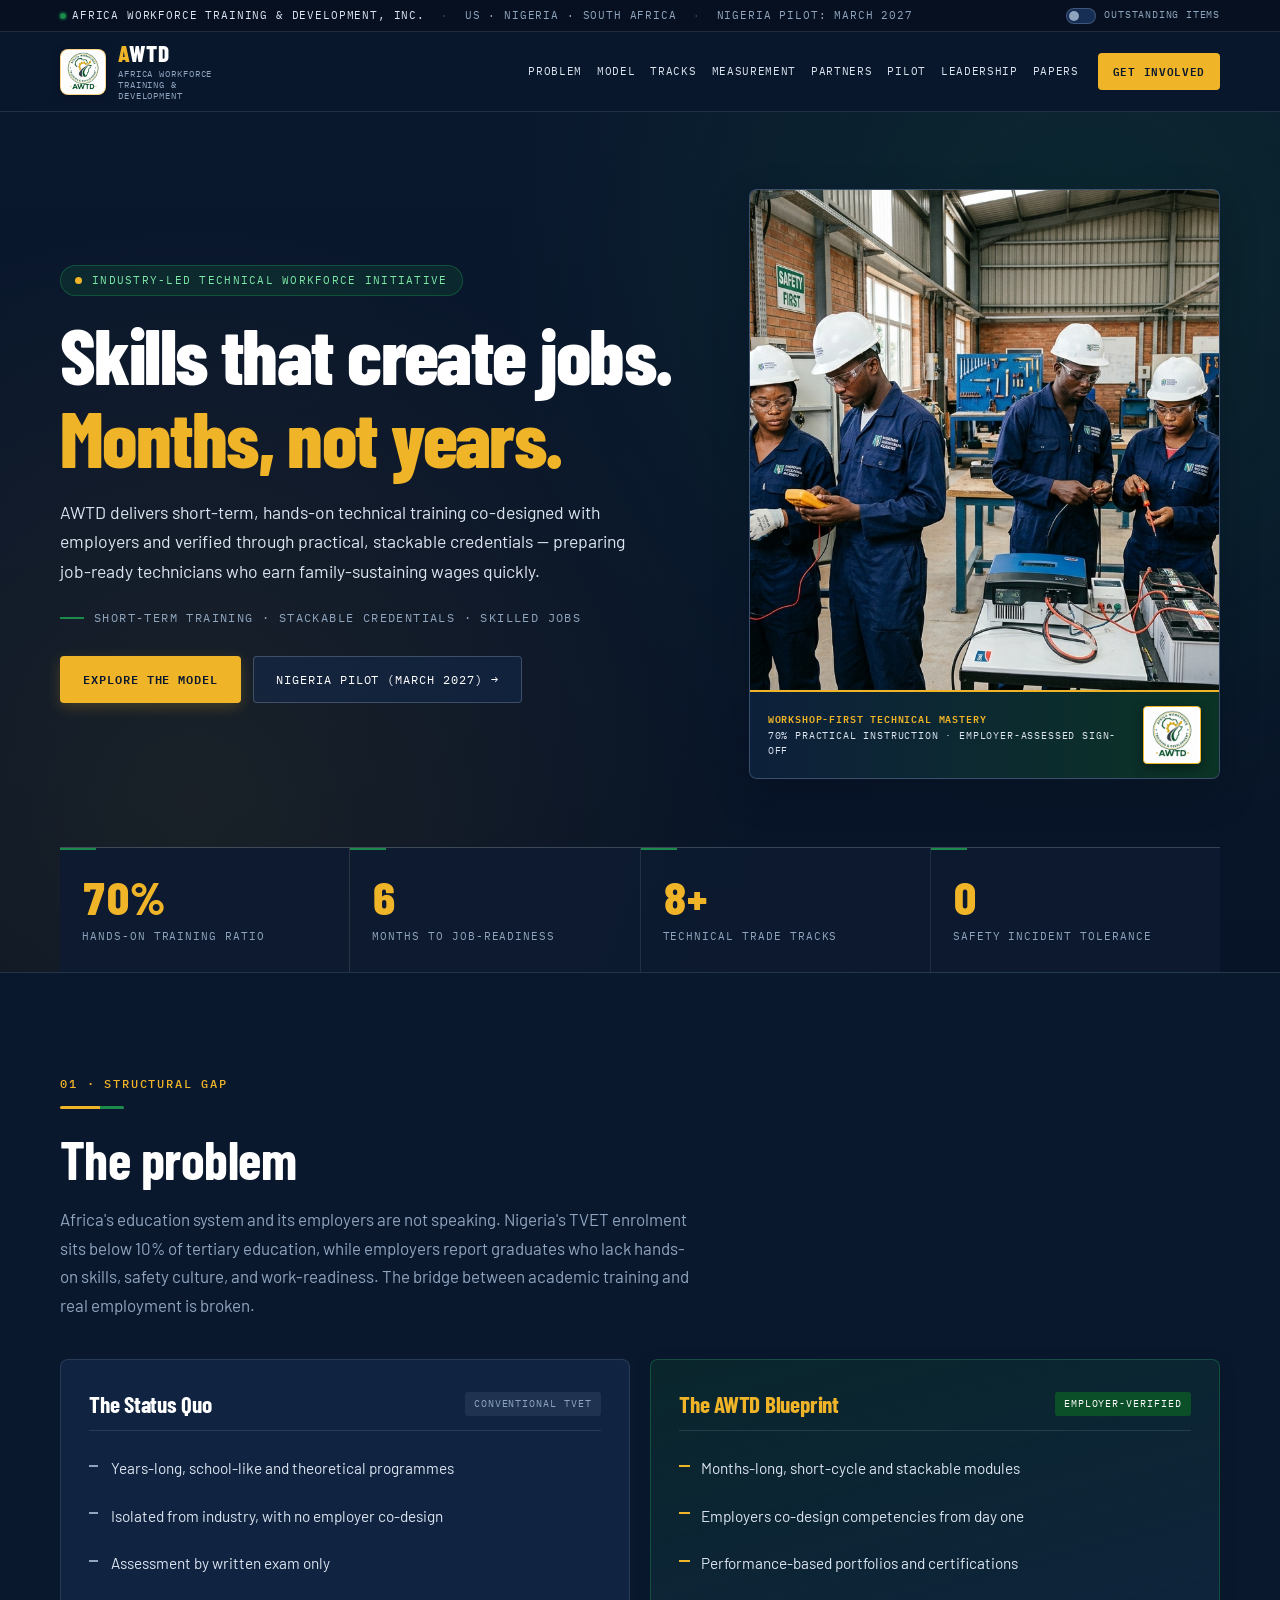
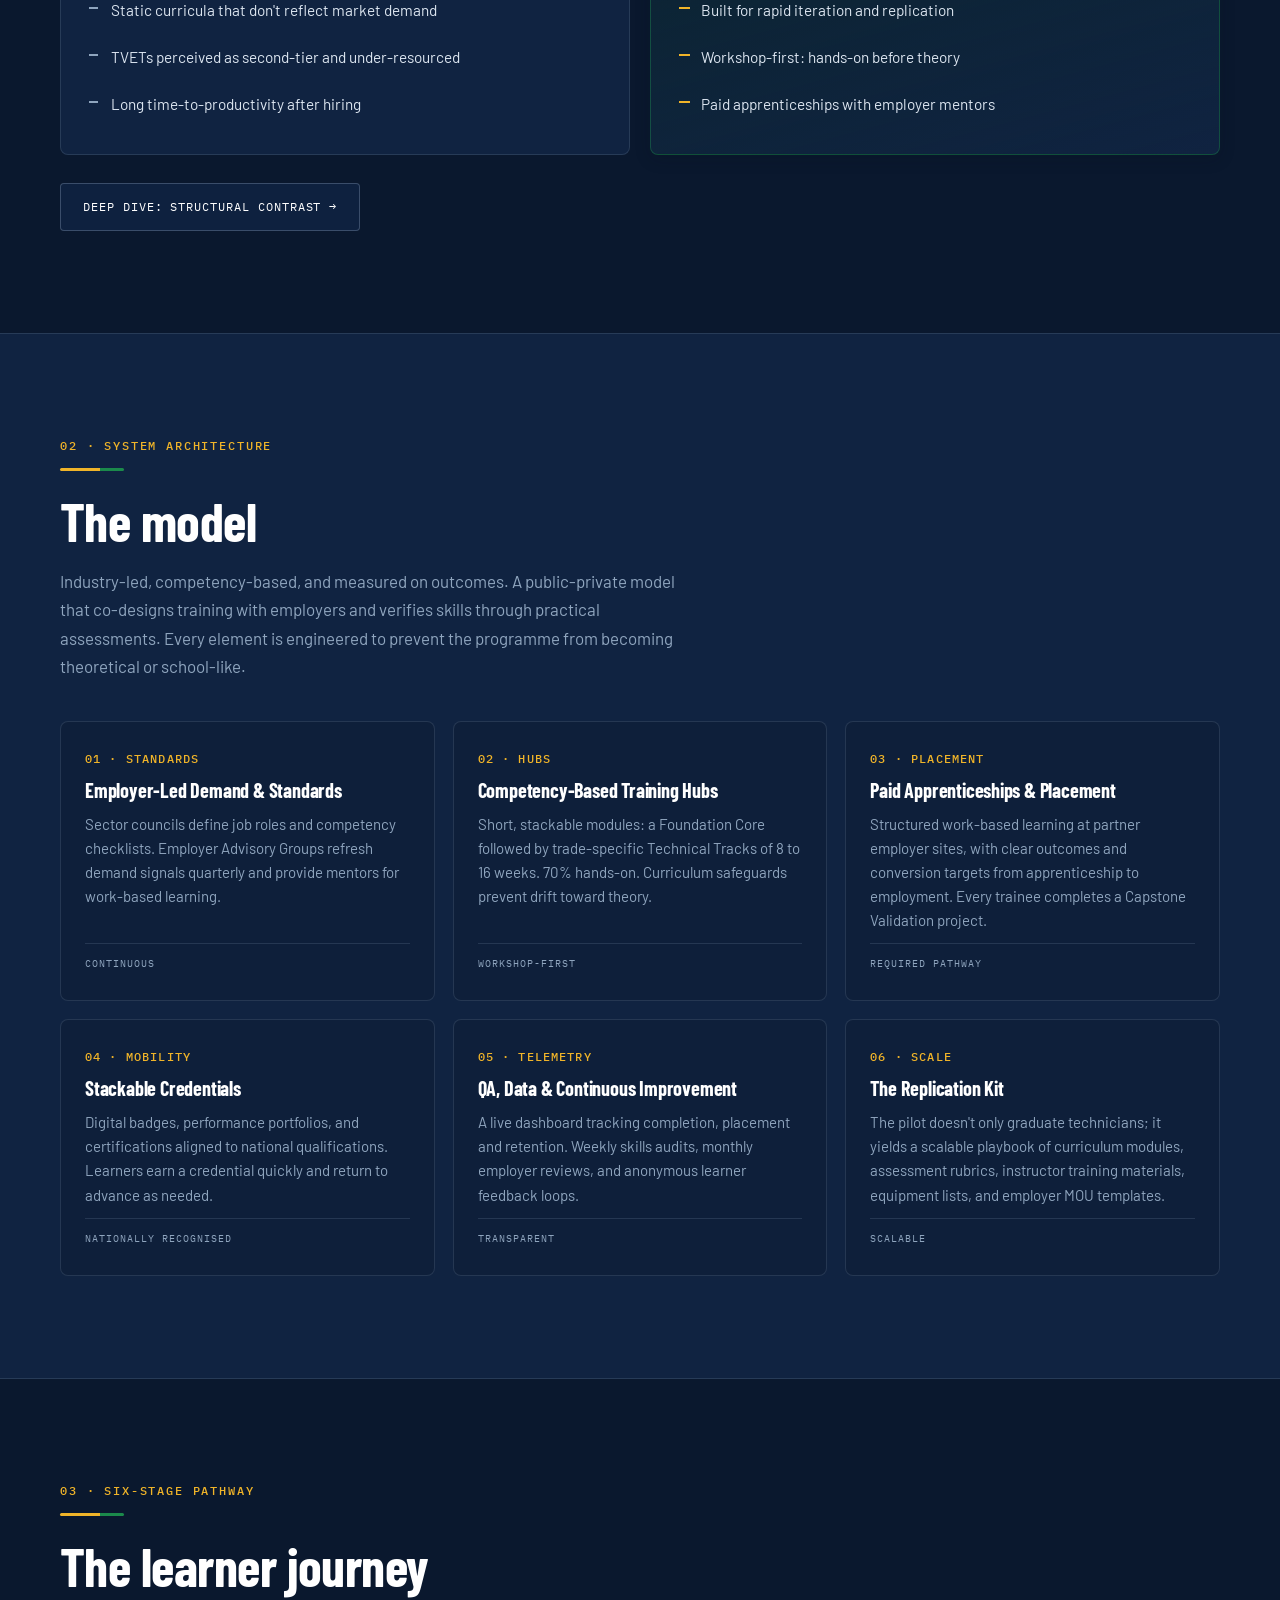
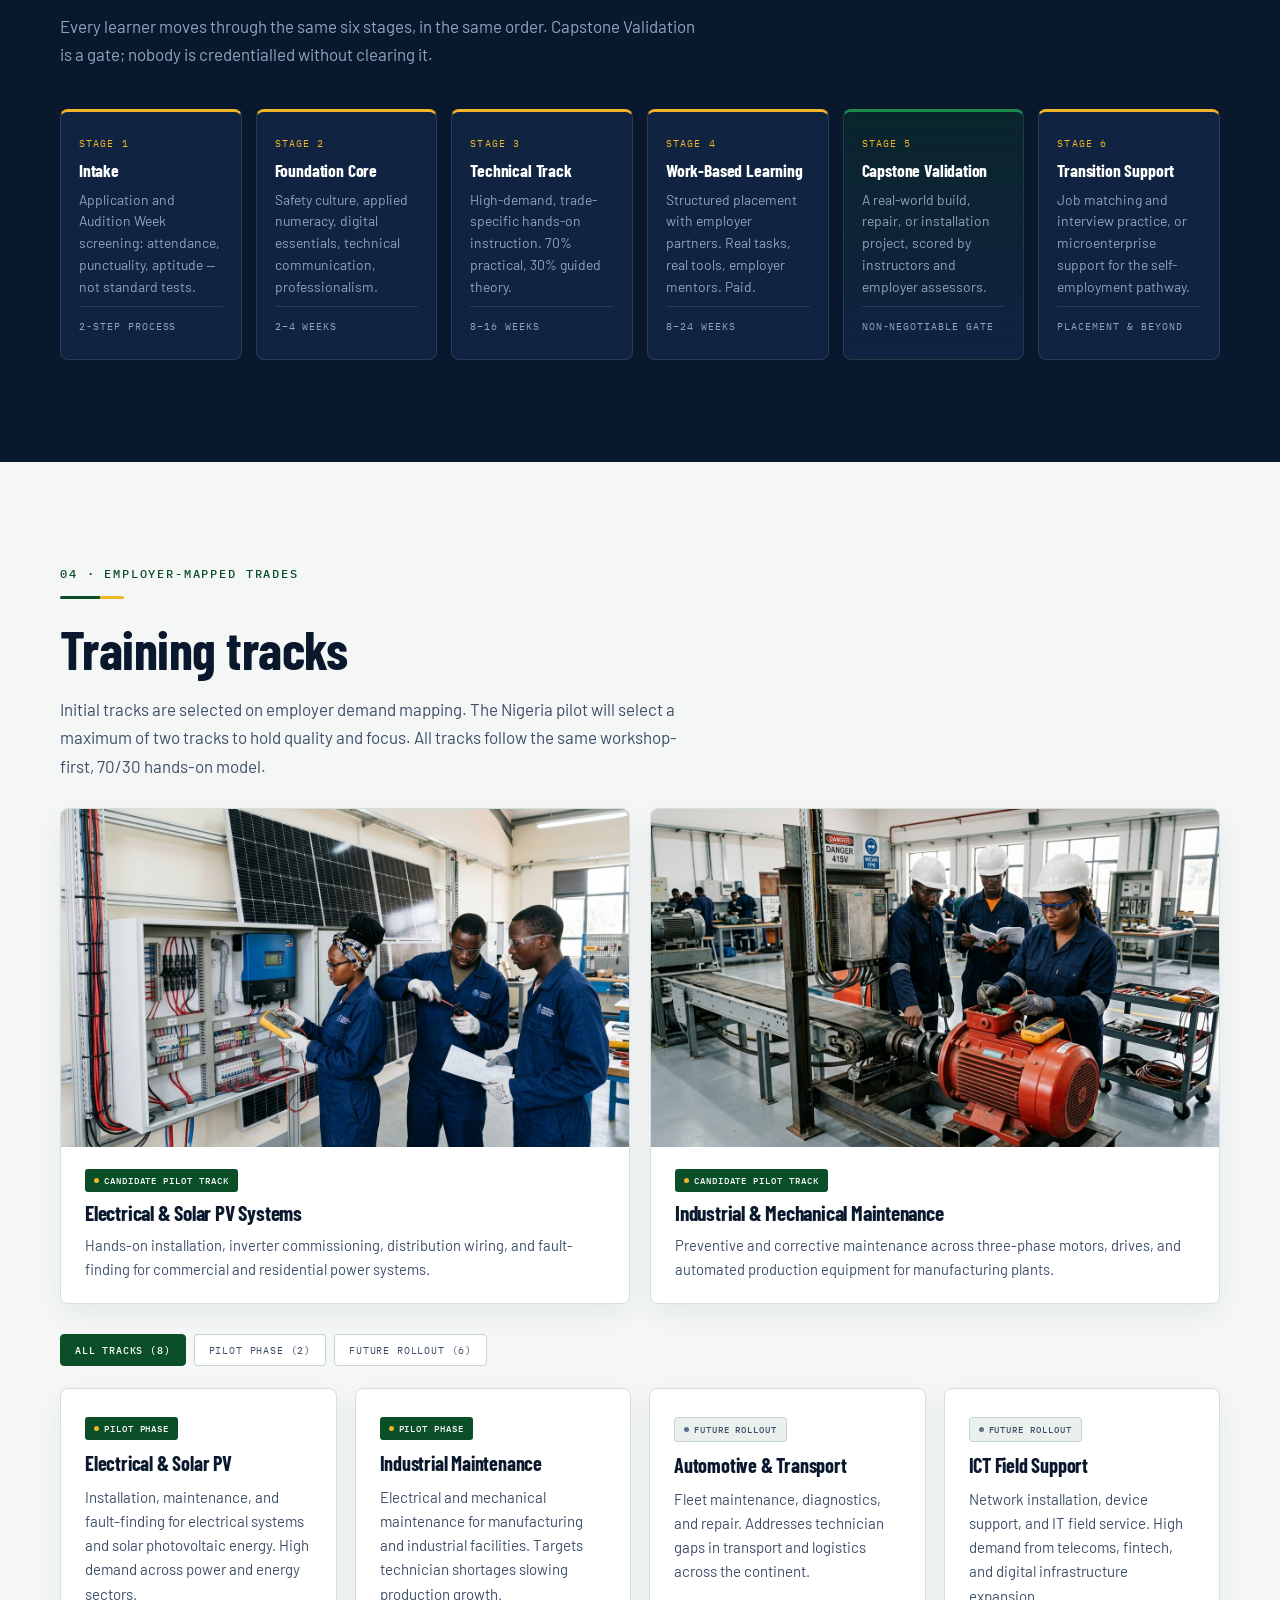
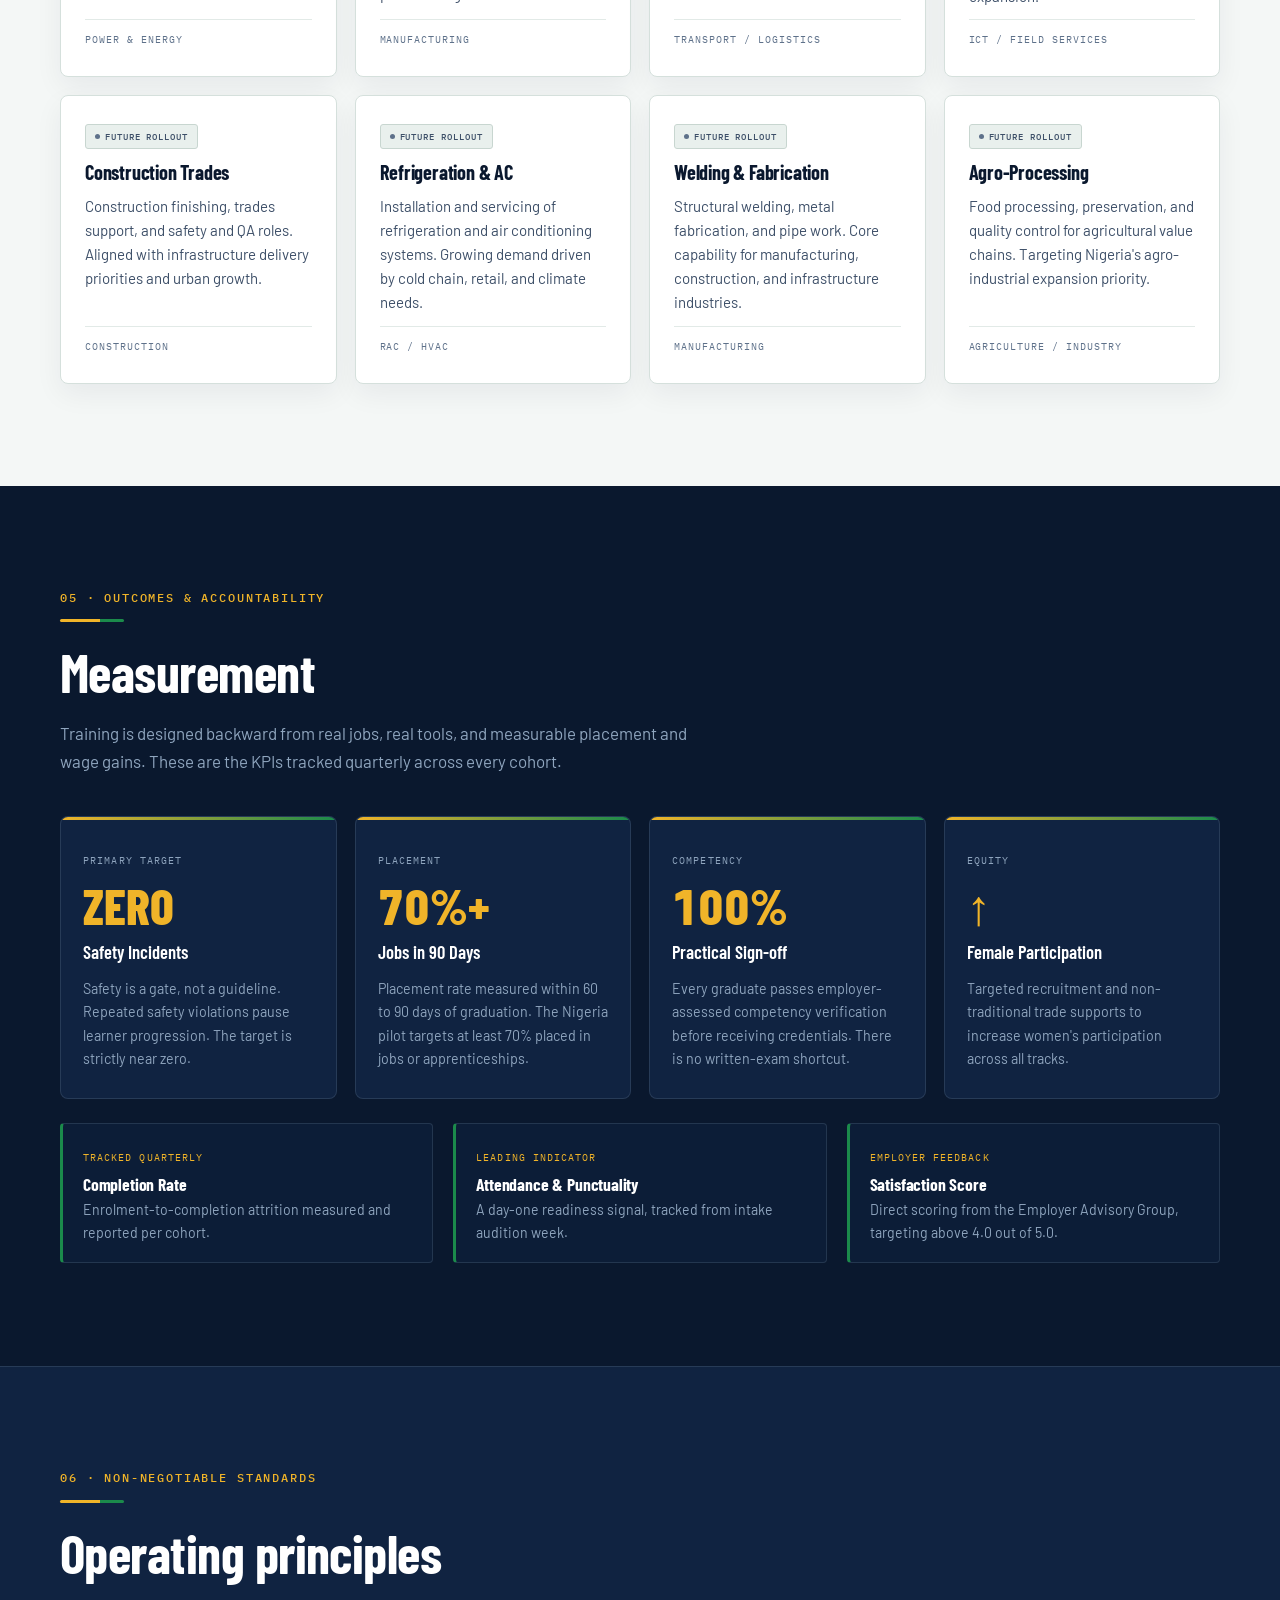
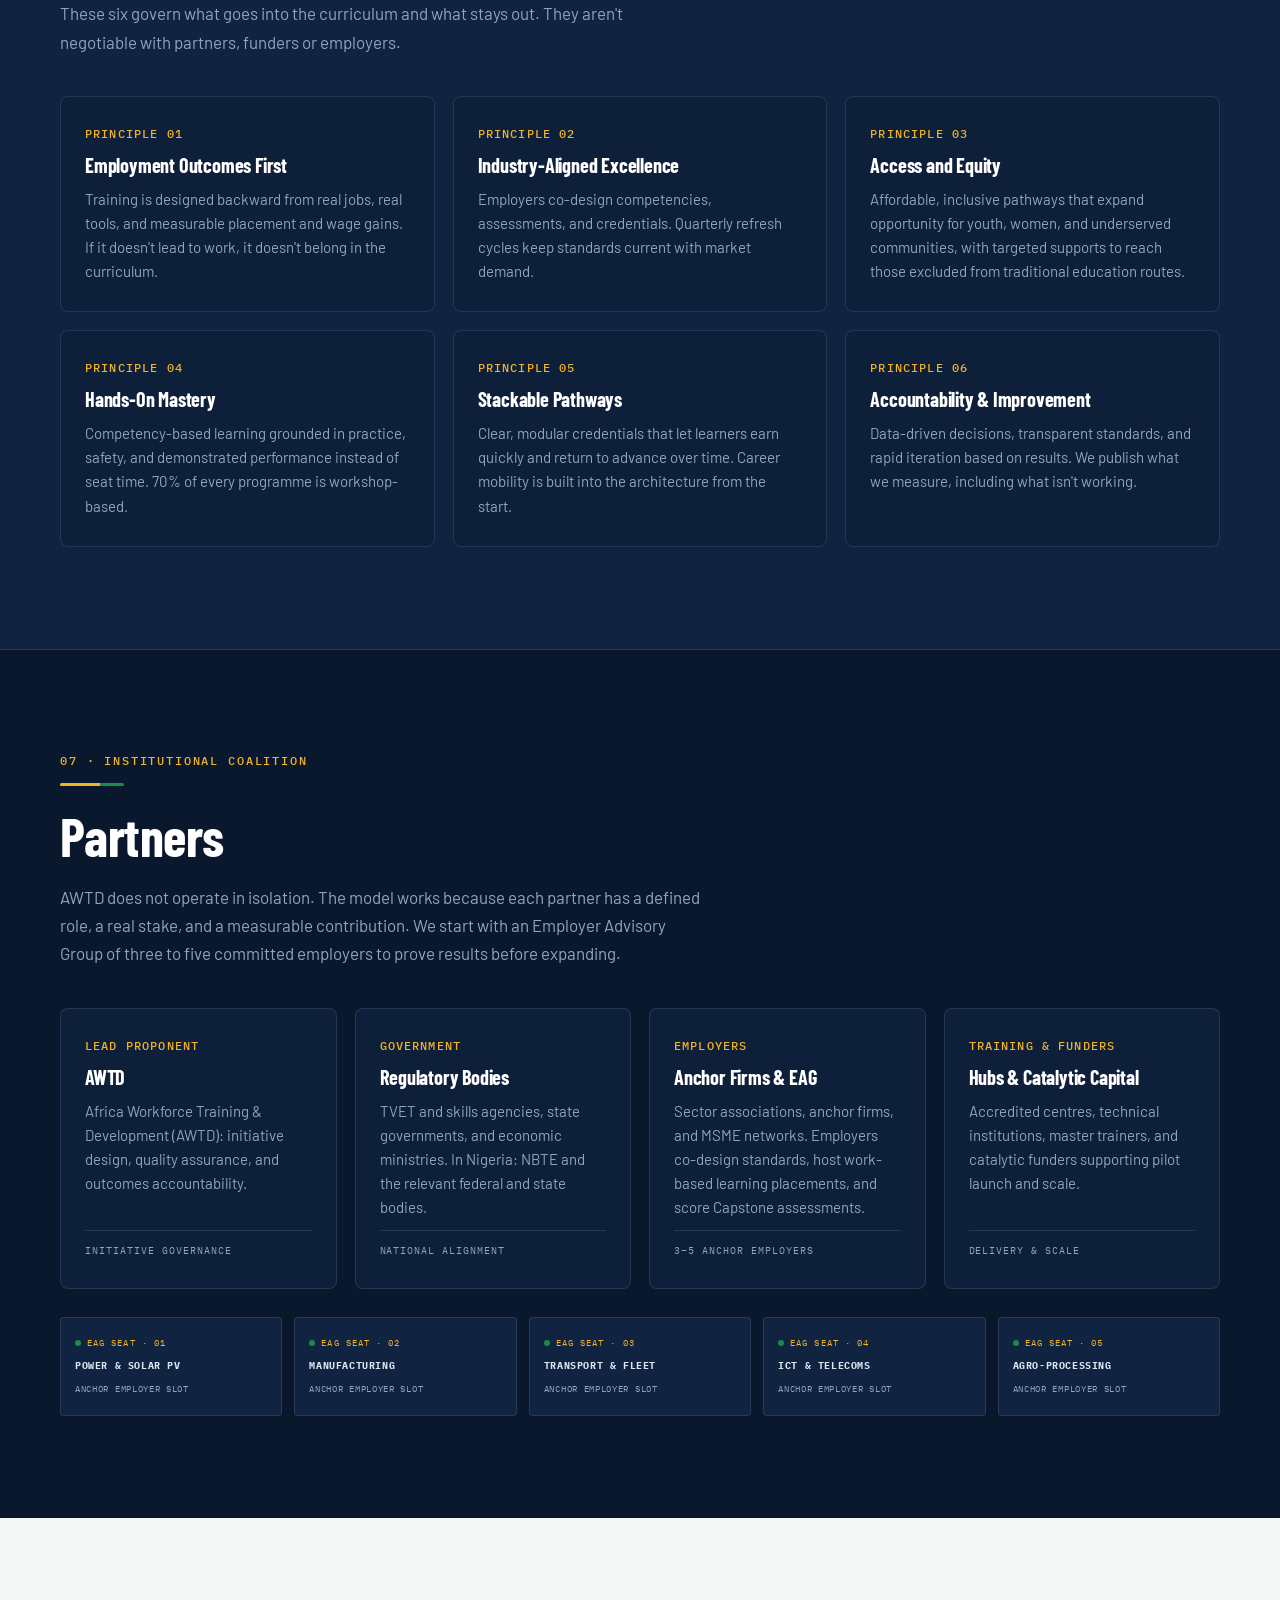
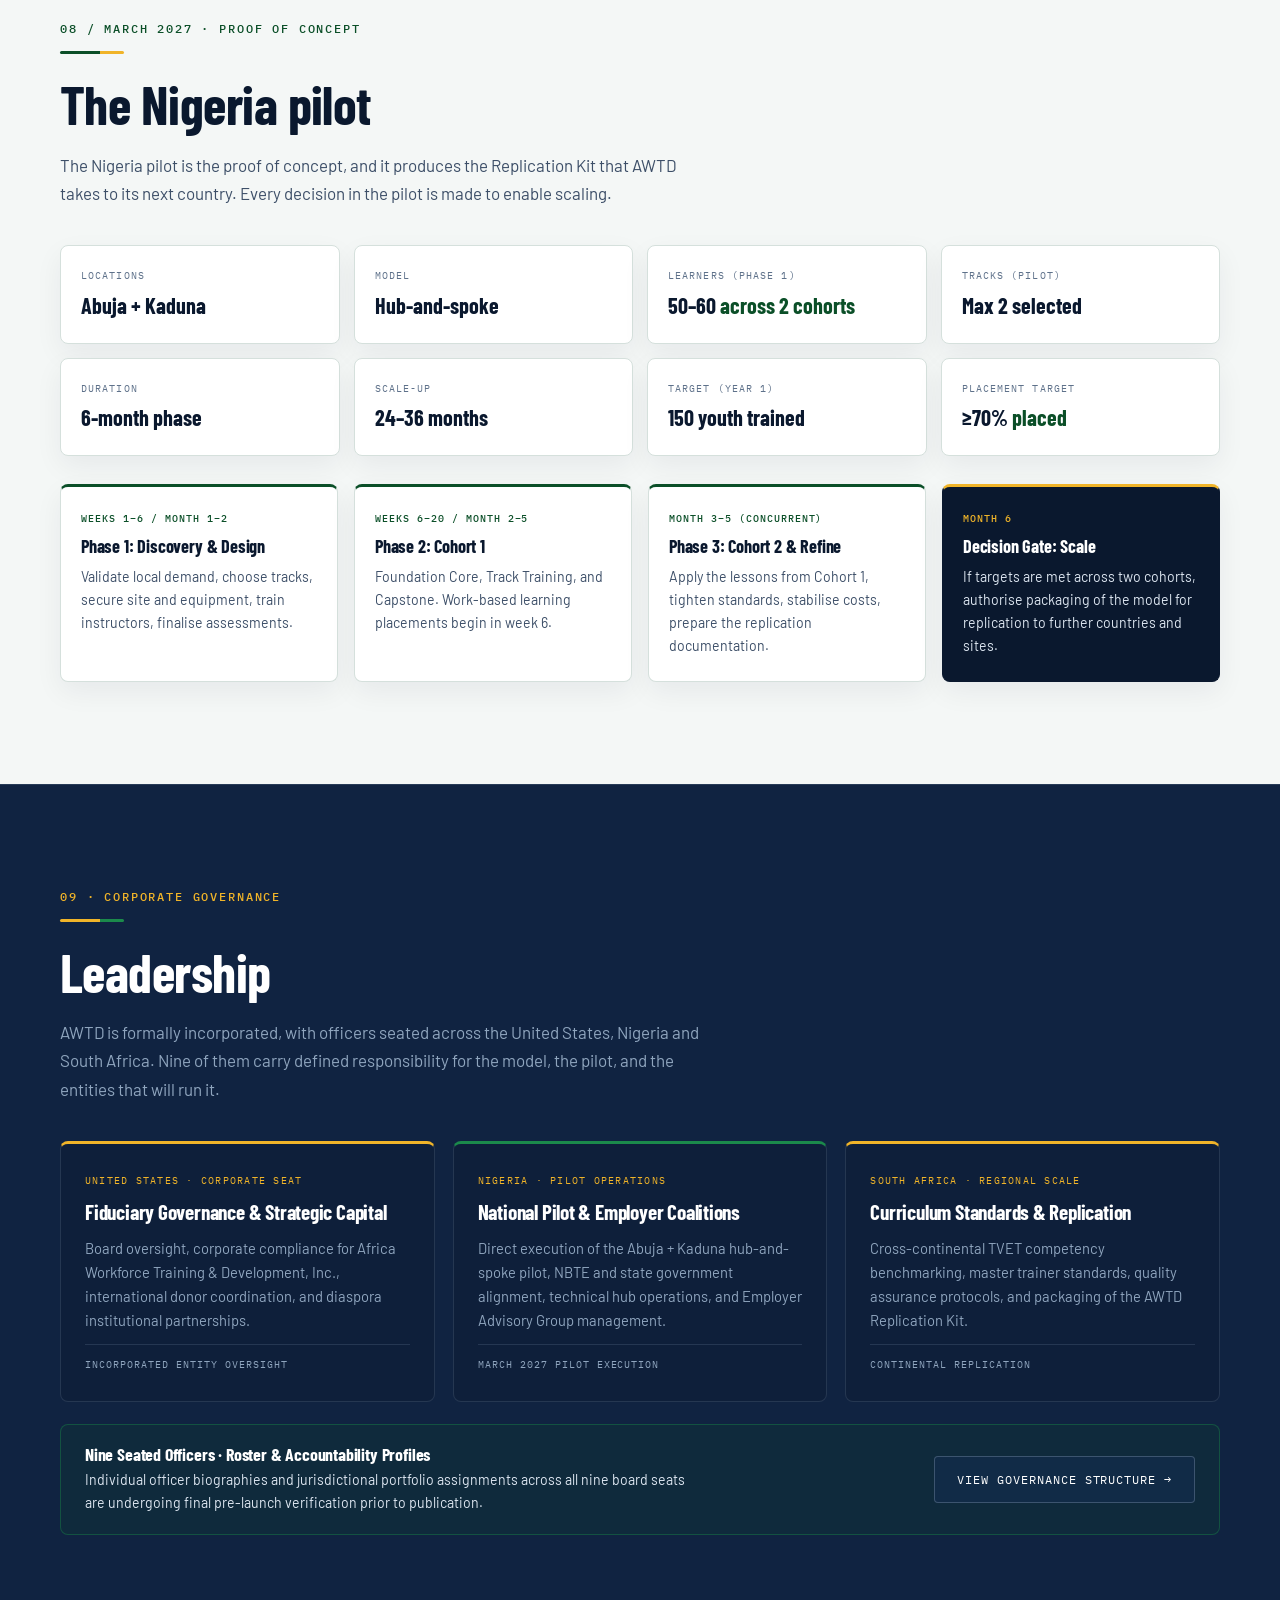
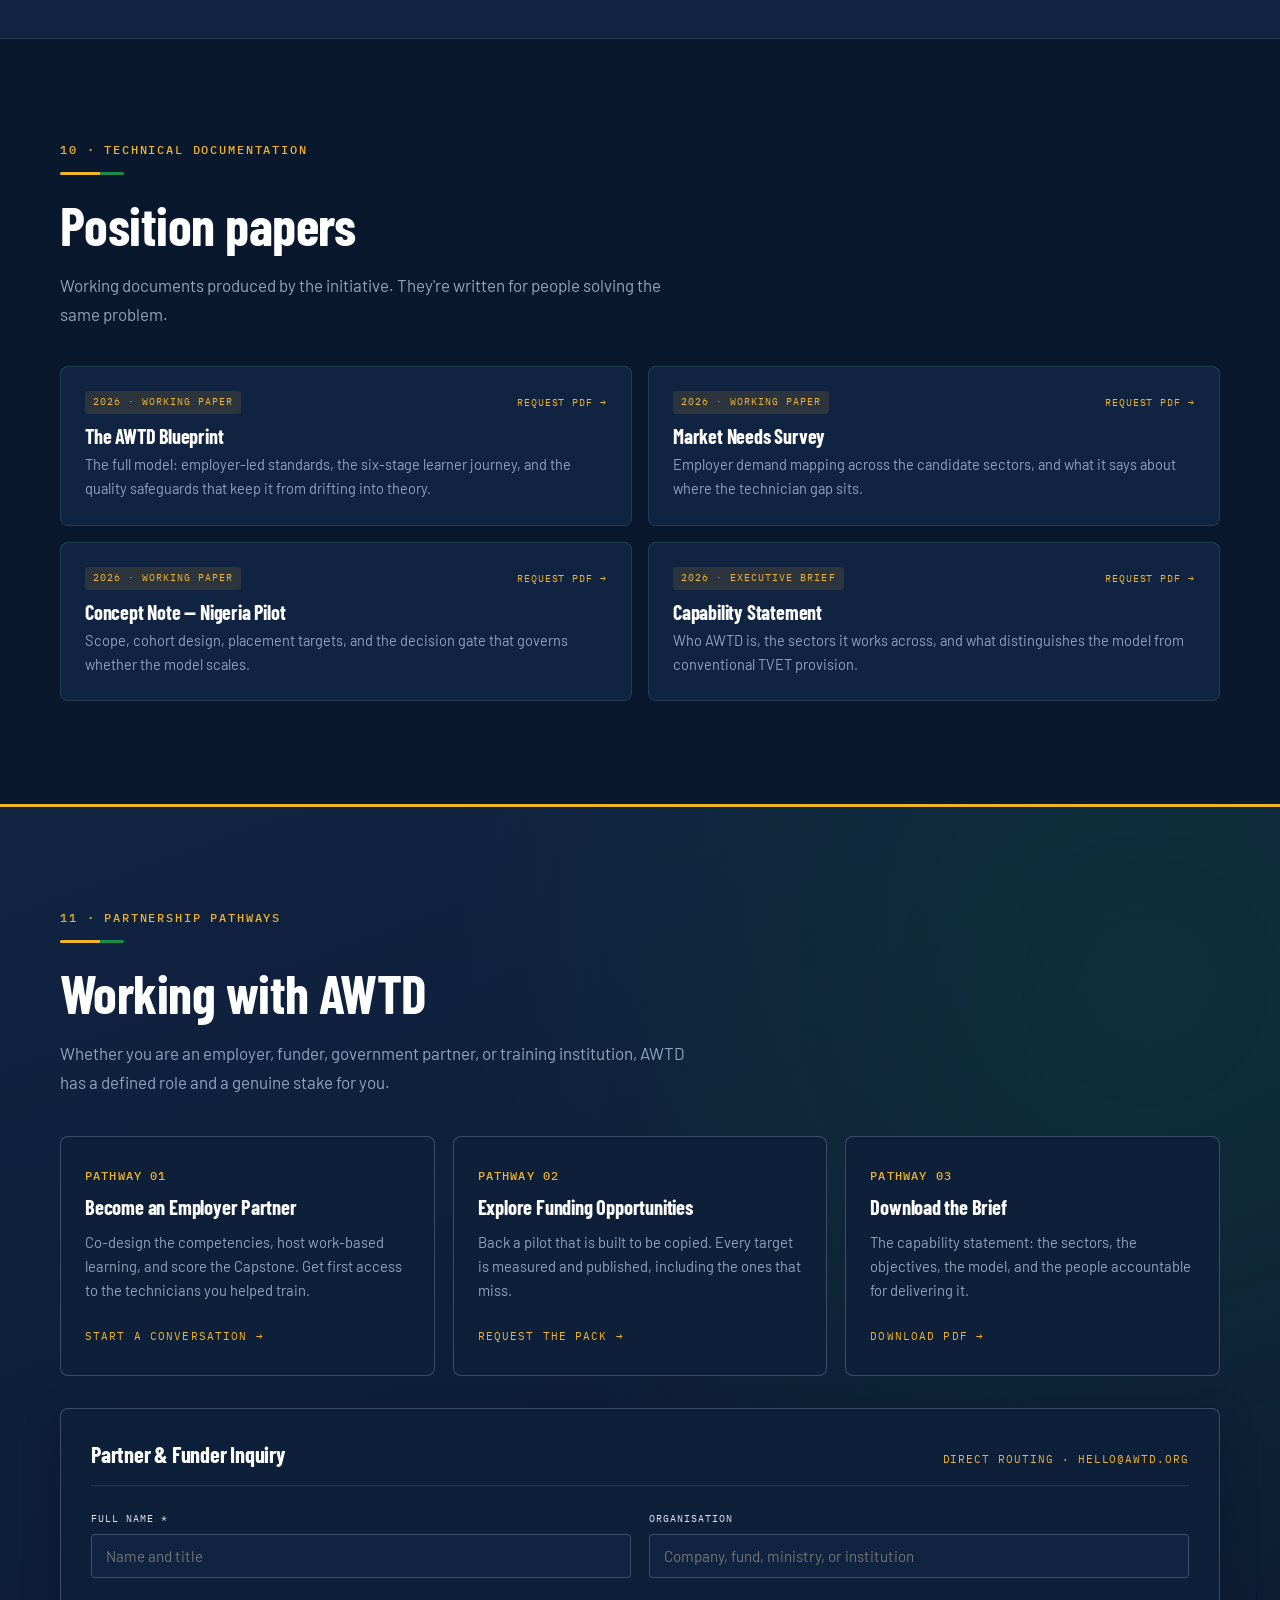
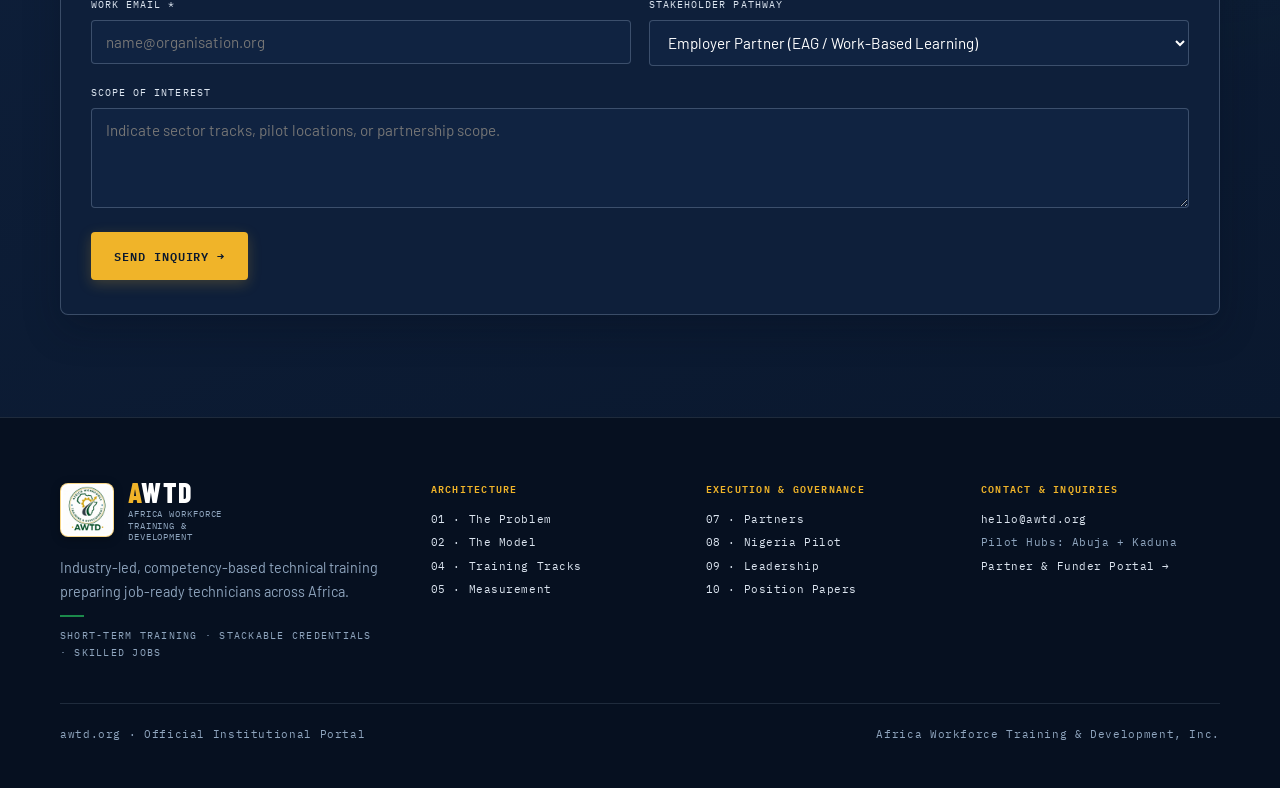
==== index.html @ 16ef82e9 "Upgrade AWTD website with official brand identity, multi-page layout, and responsive design" ====
<!DOCTYPE html>
<html lang="en">
<head>
  <meta charset="UTF-8">
  <meta name="viewport" content="width=device-width, initial-scale=1.0, viewport-fit=cover">
  <meta name="claude:viewport-fit-sides" content="cover">
  <meta name="description" content="Africa Workforce Training & Development (AWTD) — Industry-led technical training delivering short-term, hands-on training and stackable credentials across Africa.">
  <title>AWTD — Africa Workforce Training &amp; Development</title>
  <link rel="icon" type="image/jpeg" href="04%20Logos/awtd-official-logo.jpg">
  <link rel="preconnect" href="https://fonts.gstatic.com" crossorigin>
  <link rel="stylesheet" href="https://fonts.googleapis.com/css2?family=Barlow+Condensed:wght@500;600;700;800&family=Barlow:wght@400;500;600&family=IBM+Plex+Mono:wght@400;500&display=swap">
  <link rel="stylesheet" href="css/styles.css">
</head>
<body>

<a class="skip-link" href="#mainContent">Skip to content</a>

<!-- ── INSTITUTIONAL TOP BAR ─────────────────────────────────── -->
<div class="topbar" role="region" aria-label="Institutional status and governance controls">
  <div class="wrap topbar-in">
    <div class="topbar-meta">
      <span class="topbar-badge">
        <span class="topbar-dot" aria-hidden="true"></span>
        <span>Africa Workforce Training &amp; Development, Inc.</span>
      </span>
      <span class="topbar-sep topbar-hide-sm" aria-hidden="true">·</span>
      <span class="topbar-hide-sm">US · Nigeria · South Africa</span>
      <span class="topbar-sep topbar-hide-sm" aria-hidden="true">·</span>
      <span class="topbar-hide-sm">Nigeria Pilot: March 2027</span>
    </div>
    <label class="switch" title="Highlight slots awaiting final board sign-off or asset clearance">
      <input type="checkbox" id="reviewToggle" role="switch" aria-checked="false">
      <span>Outstanding items</span>
      <span class="switch-count" id="reviewCount" aria-label="Number of outstanding items">9</span>
    </label>
  </div>
</div>

<!-- ── PRIMARY NAVIGATION ────────────────────────────────────── -->
<nav class="nav" aria-label="Primary Navigation">
  <div class="wrap nav-in">
    <a class="mark" href="index.html" aria-label="AWTD — Africa Workforce Training & Development Home">
      <img class="mark-seal" src="04%20Logos/awtd-official-logo.jpg" alt="Official AWTD Logo" width="46" height="46">
      <div class="mark-text">
        <span class="mark-glyph"><em>A</em>WTD</span>
        <span class="mark-sub">Africa Workforce Training &amp; Development</span>
      </div>
    </a>

    <button class="nav-toggle" id="navToggle" type="button" aria-expanded="false" aria-controls="navLinks" aria-label="Toggle navigation menu">
      <span class="nav-toggle-bar"></span>
      <span class="nav-toggle-bar"></span>
      <span class="nav-toggle-bar"></span>
    </button>

    <div class="nav-links" id="navLinks">
      <a href="problem.html">Problem</a>
      <a href="model.html">Model</a>
      <a href="tracks.html">Tracks</a>
      <a href="measurement.html">Measurement</a>
      <a href="partners.html">Partners</a>
      <a href="pilot.html">Pilot</a>
      <a href="leadership.html">Leadership</a>
      <a href="papers.html">Papers</a>
      <a class="nav-cta" href="get-involved.html">Get Involved</a>
    </div>
  </div>

  <div class="review-bar" role="region" aria-label="Outstanding items review bar">
    <div class="wrap review-bar-in">
      <span>BOARD REVIEW MODE ACTIVE · Dashed gold borders mark slots awaiting final asset delivery or board sign-off.</span>
      <div class="review-bar-actions">
        <button type="button" class="review-jump-btn" id="reviewNextBtn">Next outstanding item →</button>
      </div>
    </div>
  </div>
</nav>

<main id="mainContent">
  <!-- ── HERO ──────────────────────────────────────────────────── -->
  <header class="band hero" id="top">
    <div class="wrap">
      <div class="hero-grid">
        <div>
          <div class="hero-badge">
            <span class="hero-badge-dot" aria-hidden="true"></span>
            <span>Industry-Led Technical Workforce Initiative</span>
          </div>
          <h1>Skills that create jobs.<span>Months, not years.</span></h1>
          <p class="hero-lead">AWTD delivers short-term, hands-on technical training co-designed with employers and verified through practical, stackable credentials — preparing job-ready technicians who earn family-sustaining wages quickly.</p>
          <p class="strap">Short-term training · Stackable credentials · Skilled jobs</p>
          <div class="btns">
            <a class="btn btn-p" href="#model">Explore the Model</a>
            <a class="btn btn-s" href="#pilot">Nigeria Pilot (March 2027) →</a>
          </div>
        </div>

        <div class="hero-visual pend">
          <div class="hero-media-card">
            <img class="hero-photo" src="05%20Images/hero-workshop.jpg" alt="Technical trainees wiring an industrial electrical panel and solar inverter under instructor competency supervision" width="800" height="500">
            <div class="hero-media-bar">
              <div class="hero-media-caption">
                <strong>Workshop-First Technical Mastery</strong>
                <span>70% Practical Instruction · Employer-Assessed Sign-Off</span>
              </div>
              <img class="hero-emblem-floater" src="04%20Logos/awtd-official-logo.jpg" alt="Official AWTD Emblem" width="58" height="58">
            </div>
          </div>
          <div class="pend-note">AWAITING · Site-specific photography from Dr Sadique Ishaku's technicon and pilot site board members will be slotted here as received.</div>
        </div>
      </div>

      <div class="stats" aria-label="Key Programme Figures">
        <div class="stat">
          <b data-stat-target="70" data-stat-suffix="%">70%</b>
          <span>Hands-on training ratio</span>
        </div>
        <div class="stat">
          <b data-stat-target="6" data-stat-suffix="">6</b>
          <span>Months to job-readiness</span>
        </div>
        <div class="stat">
          <b data-stat-target="8" data-stat-suffix="+">8+</b>
          <span>Technical trade tracks</span>
        </div>
        <div class="stat">
          <b data-stat-target="0" data-stat-suffix="">0</b>
          <span>Safety incident tolerance</span>
        </div>
      </div>
    </div>
  </header>

  <!-- ── 01 THE PROBLEM ────────────────────────────────────────── -->
  <section class="band reveal" id="problem" aria-labelledby="heading-problem">
    <div class="wrap">
      <div class="sec-head">
        <p class="eyebrow">01 · Structural Gap</p>
        <div class="rule"></div>
        <h2 class="h-sec" id="heading-problem">The problem</h2>
        <p class="lead">Africa's education system and its employers are not speaking. Nigeria's TVET enrolment sits below 10% of tertiary education, while employers report graduates who lack hands-on skills, safety culture, and work-readiness. The bridge between academic training and real employment is broken.</p>
      </div>

      <div class="cols">
        <div class="col">
          <div class="col-header">
            <h3>The Status Quo</h3>
            <span class="col-badge">Conventional TVET</span>
          </div>
          <ul>
            <li data-dim="cycle">Years-long, school-like and theoretical programmes</li>
            <li data-dim="industry">Isolated from industry, with no employer co-design</li>
            <li data-dim="assessment">Assessment by written exam only</li>
            <li data-dim="curriculum">Static curricula that don't reflect market demand</li>
            <li data-dim="workshop">TVETs perceived as second-tier and under-resourced</li>
            <li data-dim="transition">Long time-to-productivity after hiring</li>
          </ul>
        </div>
        <div class="col col--alt">
          <div class="col-header">
            <h3>The AWTD Blueprint</h3>
            <span class="col-badge">Employer-Verified</span>
          </div>
          <ul>
            <li data-dim="cycle">Months-long, short-cycle and stackable modules</li>
            <li data-dim="industry">Employers co-design competencies from day one</li>
            <li data-dim="assessment">Performance-based portfolios and certifications</li>
            <li data-dim="curriculum">Built for rapid iteration and replication</li>
            <li data-dim="workshop">Workshop-first: hands-on before theory</li>
            <li data-dim="transition">Paid apprenticeships with employer mentors</li>
          </ul>
        </div>
      </div>

      <div class="btns" style="margin-top:28px">
        <a class="btn btn-s" href="problem.html">Deep Dive: Structural Contrast →</a>
      </div>
    </div>
  </section>

  <!-- ── 02 THE MODEL ──────────────────────────────────────────── -->
  <section class="band band--mid reveal" id="model" aria-labelledby="heading-model">
    <div class="wrap">
      <div class="sec-head">
        <p class="eyebrow">02 · System Architecture</p>
        <div class="rule"></div>
        <h2 class="h-sec" id="heading-model">The model</h2>
        <p class="lead">Industry-led, competency-based, and measured on outcomes. A public-private model that co-designs training with employers and verifies skills through practical assessments. Every element is engineered to prevent the programme from becoming theoretical or school-like.</p>
      </div>

      <div class="grid g3">
        <article class="card">
          <span class="card-n">01 · Standards</span>
          <h3>Employer-Led Demand &amp; Standards</h3>
          <p>Sector councils define job roles and competency checklists. Employer Advisory Groups refresh demand signals quarterly and provide mentors for work-based learning.</p>
          <span class="tag">Continuous</span>
        </article>
        <article class="card">
          <span class="card-n">02 · Hubs</span>
          <h3>Competency-Based Training Hubs</h3>
          <p>Short, stackable modules: a Foundation Core followed by trade-specific Technical Tracks of 8 to 16 weeks. 70% hands-on. Curriculum safeguards prevent drift toward theory.</p>
          <span class="tag">Workshop-first</span>
        </article>
        <article class="card">
          <span class="card-n">03 · Placement</span>
          <h3>Paid Apprenticeships &amp; Placement</h3>
          <p>Structured work-based learning at partner employer sites, with clear outcomes and conversion targets from apprenticeship to employment. Every trainee completes a Capstone Validation project.</p>
          <span class="tag">Required pathway</span>
        </article>
        <article class="card">
          <span class="card-n">04 · Mobility</span>
          <h3>Stackable Credentials</h3>
          <p>Digital badges, performance portfolios, and certifications aligned to national qualifications. Learners earn a credential quickly and return to advance as needed.</p>
          <span class="tag">Nationally recognised</span>
        </article>
        <article class="card">
          <span class="card-n">05 · Telemetry</span>
          <h3>QA, Data &amp; Continuous Improvement</h3>
          <p>A live dashboard tracking completion, placement and retention. Weekly skills audits, monthly employer reviews, and anonymous learner feedback loops.</p>
          <span class="tag">Transparent</span>
        </article>
        <article class="card">
          <span class="card-n">06 · Scale</span>
          <h3>The Replication Kit</h3>
          <p>The pilot doesn't only graduate technicians; it yields a scalable playbook of curriculum modules, assessment rubrics, instructor training materials, equipment lists, and employer MOU templates.</p>
          <span class="tag">Scalable</span>
        </article>
      </div>
    </div>
  </section>

  <!-- ── 03 THE LEARNER JOURNEY ────────────────────────────────── -->
  <section class="band reveal" id="journey" aria-labelledby="heading-journey">
    <div class="wrap">
      <div class="sec-head">
        <p class="eyebrow">03 · Six-Stage Pathway</p>
        <div class="rule"></div>
        <h2 class="h-sec" id="heading-journey">The learner journey</h2>
        <p class="lead">Every learner moves through the same six stages, in the same order. Capstone Validation is a gate; nobody is credentialled without clearing it.</p>
      </div>

      <div class="pend">
        <div class="journey">
          <div class="step">
            <span class="step-n">Stage 1</span>
            <h3>Intake</h3>
            <p>Application and Audition Week screening: attendance, punctuality, aptitude — not standard tests.</p>
            <span class="tag">2-Step Process</span>
          </div>
          <div class="step">
            <span class="step-n">Stage 2</span>
            <h3>Foundation Core</h3>
            <p>Safety culture, applied numeracy, digital essentials, technical communication, professionalism.</p>
            <span class="tag">2–4 Weeks</span>
          </div>
          <div class="step">
            <span class="step-n">Stage 3</span>
            <h3>Technical Track</h3>
            <p>High-demand, trade-specific hands-on instruction. 70% practical, 30% guided theory.</p>
            <span class="tag">8–16 Weeks</span>
          </div>
          <div class="step">
            <span class="step-n">Stage 4</span>
            <h3>Work-Based Learning</h3>
            <p>Structured placement with employer partners. Real tasks, real tools, employer mentors. Paid.</p>
            <span class="tag">8–24 Weeks</span>
          </div>
          <div class="step">
            <span class="step-n">Stage 5</span>
            <h3>Capstone Validation</h3>
            <p>A real-world build, repair, or installation project, scored by instructors and employer assessors.</p>
            <span class="tag">Non-Negotiable Gate</span>
          </div>
          <div class="step">
            <span class="step-n">Stage 6</span>
            <h3>Transition Support</h3>
            <p>Job matching and interview practice, or microenterprise support for the self-employment pathway.</p>
            <span class="tag">Placement &amp; Beyond</span>
          </div>
        </div>
        <div class="pend-note">DURATION CONFIRMATION · Stages 2 (Foundation Core) and 4 (Work-Based Learning) durations are being confirmed against the updated training design.</div>
      </div>
    </div>
  </section>

  <!-- ── 04 TRAINING TRACKS ────────────────────────────────────── -->
  <section class="band band--light reveal" id="tracks" aria-labelledby="heading-tracks">
    <div class="wrap">
      <div class="sec-head">
        <p class="eyebrow">04 · Employer-Mapped Trades</p>
        <div class="rule"></div>
        <h2 class="h-sec" id="heading-tracks">Training tracks</h2>
        <p class="lead">Initial tracks are selected on employer demand mapping. The Nigeria pilot will select a maximum of two tracks to hold quality and focus. All tracks follow the same workshop-first, 70/30 hands-on model.</p>
      </div>

      <!-- Featured Pilot Track Spotlights -->
      <div class="track-spotlight-grid">
        <div class="track-spotlight">
          <img src="05%20Images/solar-electrical-bay.jpg" alt="Trainees testing solar photovoltaic panels and electrical distribution switchgear" width="600" height="338" loading="lazy">
          <div class="track-spotlight-body">
            <span class="chip">Candidate Pilot Track</span>
            <h3>Electrical &amp; Solar PV Systems</h3>
            <p>Hands-on installation, inverter commissioning, distribution wiring, and fault-finding for commercial and residential power systems.</p>
          </div>
        </div>
        <div class="track-spotlight">
          <img src="05%20Images/industrial-maintenance-bay.jpg" alt="Technicians diagnosing a three-phase industrial motor and automated conveyor system" width="600" height="338" loading="lazy">
          <div class="track-spotlight-body">
            <span class="chip">Candidate Pilot Track</span>
            <h3>Industrial &amp; Mechanical Maintenance</h3>
            <p>Preventive and corrective maintenance across three-phase motors, drives, and automated production equipment for manufacturing plants.</p>
          </div>
        </div>
      </div>

      <div class="tracks-toolbar" aria-label="Filter training tracks">
        <div class="track-filters" role="group" aria-label="Track phase filter">
          <button type="button" class="filter-btn is-active" data-track-filter="all" aria-pressed="true">All Tracks (8)</button>
          <button type="button" class="filter-btn" data-track-filter="pilot" aria-pressed="false">Pilot Phase (<span data-filter-count="pilot">2</span>)</button>
          <button type="button" class="filter-btn" data-track-filter="future" aria-pressed="false">Future Rollout (<span data-filter-count="future">6</span>)</button>
        </div>
        <span id="trackPilotStatus" class="eyebrow" style="margin:0;color:var(--green)" aria-live="polite"></span>
      </div>

      <div class="grid g4 pend" id="tracksGrid" style="margin-top:22px">
        <article class="card track-card" data-track-id="electrical-solar" data-pilot="true">
          <span class="chip">Pilot phase</span>
          <h3>Electrical &amp; Solar PV</h3>
          <p>Installation, maintenance, and fault-finding for electrical systems and solar photovoltaic energy. High demand across power and energy sectors.</p>
          <button type="button" class="track-pilot-toggle">Remove Pilot chip</button>
          <span class="tag">Power &amp; Energy</span>
        </article>
        <article class="card track-card" data-track-id="industrial-maintenance" data-pilot="true">
          <span class="chip">Pilot phase</span>
          <h3>Industrial Maintenance</h3>
          <p>Electrical and mechanical maintenance for manufacturing and industrial facilities. Targets technician shortages slowing production growth.</p>
          <button type="button" class="track-pilot-toggle">Remove Pilot chip</button>
          <span class="tag">Manufacturing</span>
        </article>
        <article class="card track-card" data-track-id="automotive-transport" data-pilot="false">
          <span class="chip chip--future">Future rollout</span>
          <h3>Automotive &amp; Transport</h3>
          <p>Fleet maintenance, diagnostics, and repair. Addresses technician gaps in transport and logistics across the continent.</p>
          <button type="button" class="track-pilot-toggle">Set as Pilot track</button>
          <span class="tag">Transport / Logistics</span>
        </article>
        <article class="card track-card" data-track-id="ict-field-support" data-pilot="false">
          <span class="chip chip--future">Future rollout</span>
          <h3>ICT Field Support</h3>
          <p>Network installation, device support, and IT field service. High demand from telecoms, fintech, and digital infrastructure expansion.</p>
          <button type="button" class="track-pilot-toggle">Set as Pilot track</button>
          <span class="tag">ICT / Field Services</span>
        </article>
        <article class="card track-card" data-track-id="construction-trades" data-pilot="false">
          <span class="chip chip--future">Future rollout</span>
          <h3>Construction Trades</h3>
          <p>Construction finishing, trades support, and safety and QA roles. Aligned with infrastructure delivery priorities and urban growth.</p>
          <button type="button" class="track-pilot-toggle">Set as Pilot track</button>
          <span class="tag">Construction</span>
        </article>
        <article class="card track-card" data-track-id="refrigeration-ac" data-pilot="false">
          <span class="chip chip--future">Future rollout</span>
          <h3>Refrigeration &amp; AC</h3>
          <p>Installation and servicing of refrigeration and air conditioning systems. Growing demand driven by cold chain, retail, and climate needs.</p>
          <button type="button" class="track-pilot-toggle">Set as Pilot track</button>
          <span class="tag">RAC / HVAC</span>
        </article>
        <article class="card track-card" data-track-id="welding-fabrication" data-pilot="false">
          <span class="chip chip--future">Future rollout</span>
          <h3>Welding &amp; Fabrication</h3>
          <p>Structural welding, metal fabrication, and pipe work. Core capability for manufacturing, construction, and infrastructure industries.</p>
          <button type="button" class="track-pilot-toggle">Set as Pilot track</button>
          <span class="tag">Manufacturing</span>
        </article>
        <article class="card track-card" data-track-id="agro-processing" data-pilot="false">
          <span class="chip chip--future">Future rollout</span>
          <h3>Agro-Processing</h3>
          <p>Food processing, preservation, and quality control for agricultural value chains. Targeting Nigeria's agro-industrial expansion priority.</p>
          <button type="button" class="track-pilot-toggle">Set as Pilot track</button>
          <span class="tag">Agriculture / Industry</span>
        </article>
        <div class="pend-note" style="grid-column: 1 / -1;">DECISION OUTSTANDING · The two "Pilot phase" chips are movable. Use the buttons on each card in Review Mode to reassign which two tracks the Nigeria pilot activates.</div>
      </div>
    </div>
  </section>

  <!-- ── 05 MEASUREMENT ────────────────────────────────────────── -->
  <section class="band reveal" id="impact" aria-labelledby="heading-impact">
    <div class="wrap">
      <div class="sec-head">
        <p class="eyebrow">05 · Outcomes &amp; Accountability</p>
        <div class="rule"></div>
        <h2 class="h-sec" id="heading-impact">Measurement</h2>
        <p class="lead">Training is designed backward from real jobs, real tools, and measurable placement and wage gains. These are the KPIs tracked quarterly across every cohort.</p>
      </div>

      <div class="metrics">
        <div class="metric">
          <span class="k">Primary Target</span>
          <div class="v">ZERO</div>
          <div class="l">Safety Incidents</div>
          <p>Safety is a gate, not a guideline. Repeated safety violations pause learner progression. The target is strictly near zero.</p>
        </div>
        <div class="metric">
          <span class="k">Placement</span>
          <div class="v">70%+</div>
          <div class="l">Jobs in 90 Days</div>
          <p>Placement rate measured within 60 to 90 days of graduation. The Nigeria pilot targets at least 70% placed in jobs or apprenticeships.</p>
        </div>
        <div class="metric">
          <span class="k">Competency</span>
          <div class="v">100%</div>
          <div class="l">Practical Sign-off</div>
          <p>Every graduate passes employer-assessed competency verification before receiving credentials. There is no written-exam shortcut.</p>
        </div>
        <div class="metric">
          <span class="k">Equity</span>
          <div class="v">↑</div>
          <div class="l">Female Participation</div>
          <p>Targeted recruitment and non-traditional trade supports to increase women's participation across all tracks.</p>
        </div>
      </div>

      <div class="sub-metrics">
        <div class="sub">
          <span class="k">Tracked Quarterly</span>
          <h4>Completion Rate</h4>
          <p>Enrolment-to-completion attrition measured and reported per cohort.</p>
        </div>
        <div class="sub">
          <span class="k">Leading Indicator</span>
          <h4>Attendance &amp; Punctuality</h4>
          <p>A day-one readiness signal, tracked from intake audition week.</p>
        </div>
        <div class="sub">
          <span class="k">Employer Feedback</span>
          <h4>Satisfaction Score</h4>
          <p>Direct scoring from the Employer Advisory Group, targeting above 4.0 out of 5.0.</p>
        </div>
      </div>
    </div>
  </section>

  <!-- ── 06 OPERATING PRINCIPLES ───────────────────────────────── -->
  <section class="band band--mid reveal" id="principles" aria-labelledby="heading-principles">
    <div class="wrap">
      <div class="sec-head">
        <p class="eyebrow">06 · Non-Negotiable Standards</p>
        <div class="rule"></div>
        <h2 class="h-sec" id="heading-principles">Operating principles</h2>
        <p class="lead">These six govern what goes into the curriculum and what stays out. They aren't negotiable with partners, funders or employers.</p>
      </div>

      <div class="grid g3">
        <article class="card">
          <span class="card-n">Principle 01</span>
          <h3>Employment Outcomes First</h3>
          <p>Training is designed backward from real jobs, real tools, and measurable placement and wage gains. If it doesn't lead to work, it doesn't belong in the curriculum.</p>
        </article>
        <article class="card">
          <span class="card-n">Principle 02</span>
          <h3>Industry-Aligned Excellence</h3>
          <p>Employers co-design competencies, assessments, and credentials. Quarterly refresh cycles keep standards current with market demand.</p>
        </article>
        <article class="card">
          <span class="card-n">Principle 03</span>
          <h3>Access and Equity</h3>
          <p>Affordable, inclusive pathways that expand opportunity for youth, women, and underserved communities, with targeted supports to reach those excluded from traditional education routes.</p>
        </article>
        <article class="card">
          <span class="card-n">Principle 04</span>
          <h3>Hands-On Mastery</h3>
          <p>Competency-based learning grounded in practice, safety, and demonstrated performance instead of seat time. 70% of every programme is workshop-based.</p>
        </article>
        <article class="card">
          <span class="card-n">Principle 05</span>
          <h3>Stackable Pathways</h3>
          <p>Clear, modular credentials that let learners earn quickly and return to advance over time. Career mobility is built into the architecture from the start.</p>
        </article>
        <article class="card">
          <span class="card-n">Principle 06</span>
          <h3>Accountability &amp; Improvement</h3>
          <p>Data-driven decisions, transparent standards, and rapid iteration based on results. We publish what we measure, including what isn't working.</p>
        </article>
      </div>
    </div>
  </section>

  <!-- ── 07 PARTNERS ───────────────────────────────────────────── -->
  <section class="band reveal" id="partners" aria-labelledby="heading-partners">
    <div class="wrap">
      <div class="sec-head">
        <p class="eyebrow">07 · Institutional Coalition</p>
        <div class="rule"></div>
        <h2 class="h-sec" id="heading-partners">Partners</h2>
        <p class="lead">AWTD does not operate in isolation. The model works because each partner has a defined role, a real stake, and a measurable contribution. We start with an Employer Advisory Group of three to five committed employers to prove results before expanding.</p>
      </div>

      <div class="grid g4">
        <div class="card">
          <span class="card-n">Lead Proponent</span>
          <h3>AWTD</h3>
          <p>Africa Workforce Training &amp; Development (AWTD): initiative design, quality assurance, and outcomes accountability.</p>
          <span class="tag">Initiative Governance</span>
        </div>
        <div class="card">
          <span class="card-n">Government</span>
          <h3>Regulatory Bodies</h3>
          <p>TVET and skills agencies, state governments, and economic ministries. In Nigeria: NBTE and the relevant federal and state bodies.</p>
          <span class="tag">National Alignment</span>
        </div>
        <div class="card">
          <span class="card-n">Employers</span>
          <h3>Anchor Firms &amp; EAG</h3>
          <p>Sector associations, anchor firms, and MSME networks. Employers co-design standards, host work-based learning placements, and score Capstone assessments.</p>
          <span class="tag">3–5 Anchor Employers</span>
        </div>
        <div class="card">
          <span class="card-n">Training &amp; Funders</span>
          <h3>Hubs &amp; Catalytic Capital</h3>
          <p>Accredited centres, technical institutions, master trainers, and catalytic funders supporting pilot launch and scale.</p>
          <span class="tag">Delivery &amp; Scale</span>
        </div>
      </div>

      <div class="pend">
        <div class="logos" aria-label="Employer Advisory Group Anchor Sector Seats">
          <div class="logo-slot">
            <span class="logo-slot-idx">EAG Seat · 01</span>
            <strong>Power &amp; Solar PV</strong>
            <span class="logo-slot-status">Anchor Employer Slot</span>
          </div>
          <div class="logo-slot">
            <span class="logo-slot-idx">EAG Seat · 02</span>
            <strong>Manufacturing</strong>
            <span class="logo-slot-status">Anchor Employer Slot</span>
          </div>
          <div class="logo-slot">
            <span class="logo-slot-idx">EAG Seat · 03</span>
            <strong>Transport &amp; Fleet</strong>
            <span class="logo-slot-status">Anchor Employer Slot</span>
          </div>
          <div class="logo-slot">
            <span class="logo-slot-idx">EAG Seat · 04</span>
            <strong>ICT &amp; Telecoms</strong>
            <span class="logo-slot-status">Anchor Employer Slot</span>
          </div>
          <div class="logo-slot">
            <span class="logo-slot-idx">EAG Seat · 05</span>
            <strong>Agro-Processing</strong>
            <span class="logo-slot-status">Anchor Employer Slot</span>
          </div>
        </div>
        <div class="pend-note">AWAITING PERMISSION · Anchor employers are not named publicly until formal co-branding consent is signed off.</div>
      </div>
    </div>
  </section>

  <!-- ── 08 THE NIGERIA PILOT ──────────────────────────────────── -->
  <section class="band band--light reveal" id="pilot" aria-labelledby="heading-pilot">
    <div class="wrap">
      <div class="sec-head">
        <p class="eyebrow">08 / March 2027 · Proof of Concept</p>
        <div class="rule"></div>
        <h2 class="h-sec" id="heading-pilot">The Nigeria pilot</h2>
        <p class="lead">The Nigeria pilot is the proof of concept, and it produces the Replication Kit that AWTD takes to its next country. Every decision in the pilot is made to enable scaling.</p>
      </div>

      <div class="specs">
        <div class="spec"><span class="k">Locations</span><span class="v" data-config="pilot-cities">Abuja + Kaduna</span></div>
        <div class="spec"><span class="k">Model</span><span class="v">Hub-and-spoke</span></div>
        <div class="spec"><span class="k">Learners (Phase 1)</span><span class="v">50–60 <em>across 2 cohorts</em></span></div>
        <div class="spec"><span class="k">Tracks (Pilot)</span><span class="v">Max 2 selected</span></div>
        <div class="spec"><span class="k">Duration</span><span class="v">6-month phase</span></div>
        <div class="spec"><span class="k">Scale-up</span><span class="v">24–36 months</span></div>
        <div class="spec"><span class="k">Target (Year 1)</span><span class="v">150 youth trained</span></div>
        <div class="spec"><span class="k">Placement Target</span><span class="v">≥70% <em>placed</em></span></div>
      </div>

      <div class="pend" style="margin-top:16px">
        <div class="pend-note">TWO ITEMS · Cities (<span data-config="pilot-cities">Abuja + Kaduna</span>) are wired to a single configuration field (<code>AWTD_CONFIG.pilotCities</code>). No budget figure appears on the public site.</div>
      </div>

      <div class="phases">
        <div class="phase">
          <span class="k">Weeks 1–6 / Month 1–2</span>
          <h4>Phase 1: Discovery &amp; Design</h4>
          <p>Validate local demand, choose tracks, secure site and equipment, train instructors, finalise assessments.</p>
        </div>
        <div class="phase">
          <span class="k">Weeks 6–20 / Month 2–5</span>
          <h4>Phase 2: Cohort 1</h4>
          <p>Foundation Core, Track Training, and Capstone. Work-based learning placements begin in week 6.</p>
        </div>
        <div class="phase">
          <span class="k">Month 3–5 (concurrent)</span>
          <h4>Phase 3: Cohort 2 &amp; Refine</h4>
          <p>Apply the lessons from Cohort 1, tighten standards, stabilise costs, prepare the replication documentation.</p>
        </div>
        <div class="phase phase--gate">
          <span class="k">Month 6</span>
          <h4>Decision Gate: Scale</h4>
          <p>If targets are met across two cohorts, authorise packaging of the model for replication to further countries and sites.</p>
        </div>
      </div>
    </div>
  </section>

  <!-- ── 09 LEADERSHIP ─────────────────────────────────────────── -->
  <section class="band band--mid reveal" id="team" aria-labelledby="heading-team">
    <div class="wrap">
      <div class="sec-head">
        <p class="eyebrow">09 · Corporate Governance</p>
        <div class="rule"></div>
        <h2 class="h-sec" id="heading-team">Leadership</h2>
        <p class="lead">AWTD is formally incorporated, with officers seated across the United States, Nigeria and South Africa. Nine of them carry defined responsibility for the model, the pilot, and the entities that will run it.</p>
      </div>

      <div class="pend">
        <div class="gov-grid">
          <article class="gov-card">
            <span class="gov-jurisdiction">United States · Corporate Seat</span>
            <h3>Fiduciary Governance &amp; Strategic Capital</h3>
            <p>Board oversight, corporate compliance for Africa Workforce Training &amp; Development, Inc., international donor coordination, and diaspora institutional partnerships.</p>
            <span class="tag">Incorporated Entity Oversight</span>
          </article>
          <article class="gov-card">
            <span class="gov-jurisdiction">Nigeria · Pilot Operations</span>
            <h3>National Pilot &amp; Employer Coalitions</h3>
            <p>Direct execution of the <span data-config="pilot-cities">Abuja + Kaduna</span> hub-and-spoke pilot, NBTE and state government alignment, technical hub operations, and Employer Advisory Group management.</p>
            <span class="tag">March 2027 Pilot Execution</span>
          </article>
          <article class="gov-card">
            <span class="gov-jurisdiction">South Africa · Regional Scale</span>
            <h3>Curriculum Standards &amp; Replication</h3>
            <p>Cross-continental TVET competency benchmarking, master trainer standards, quality assurance protocols, and packaging of the AWTD Replication Kit.</p>
            <span class="tag">Continental Replication</span>
          </article>
        </div>

        <div class="gov-roster-bar">
          <div class="gov-roster-text">
            <h4>Nine Seated Officers · Roster &amp; Accountability Profiles</h4>
            <p>Individual officer biographies and jurisdictional portfolio assignments across all nine board seats are undergoing final pre-launch verification prior to publication.</p>
          </div>
          <a class="btn btn-s" href="leadership.html">View Governance Structure →</a>
        </div>

        <div class="pend-note">LAUNCH GATE · Nine officers across the US, Nigeria, and South Africa. Individual officer names, titles, and 2–3 line biographies are withheld pending final reconciliation of the officer table across internal governance documents.</div>
      </div>
    </div>
  </section>

  <!-- ── 10 POSITION PAPERS ────────────────────────────────────── -->
  <section class="band reveal" id="insights" aria-labelledby="heading-insights">
    <div class="wrap">
      <div class="sec-head">
        <p class="eyebrow">10 · Technical Documentation</p>
        <div class="rule"></div>
        <h2 class="h-sec" id="heading-insights">Position papers</h2>
        <p class="lead">Working documents produced by the initiative. They're written for people solving the same problem.</p>
      </div>

      <div class="pend">
        <div class="papers">
          <div class="paper" role="button" tabindex="0" data-doc-id="blueprint" aria-label="View status for The AWTD Blueprint PDF">
            <div>
              <div class="paper-top">
                <span class="date">2026 · Working Paper</span>
                <span class="dl">Request PDF →</span>
              </div>
              <h4 style="margin-top:12px">The AWTD Blueprint</h4>
              <p>The full model: employer-led standards, the six-stage learner journey, and the quality safeguards that keep it from drifting into theory.</p>
            </div>
          </div>

          <div class="paper" role="button" tabindex="0" data-doc-id="market-survey" aria-label="View status for Market Needs Survey PDF">
            <div>
              <div class="paper-top">
                <span class="date">2026 · Working Paper</span>
                <span class="dl">Request PDF →</span>
              </div>
              <h4 style="margin-top:12px">Market Needs Survey</h4>
              <p>Employer demand mapping across the candidate sectors, and what it says about where the technician gap sits.</p>
            </div>
          </div>

          <div class="paper" role="button" tabindex="0" data-doc-id="concept-note" aria-label="View status for Concept Note, Nigeria Pilot PDF">
            <div>
              <div class="paper-top">
                <span class="date">2026 · Working Paper</span>
                <span class="dl">Request PDF →</span>
              </div>
              <h4 style="margin-top:12px">Concept Note — Nigeria Pilot</h4>
              <p>Scope, cohort design, placement targets, and the decision gate that governs whether the model scales.</p>
            </div>
          </div>

          <div class="paper" role="button" tabindex="0" data-doc-id="capability-statement" aria-label="View status for Capability Statement PDF">
            <div>
              <div class="paper-top">
                <span class="date">2026 · Executive Brief</span>
                <span class="dl">Request PDF →</span>
              </div>
              <h4 style="margin-top:12px">Capability Statement</h4>
              <p>Who AWTD is, the sectors it works across, and what distinguishes the model from conventional TVET provision.</p>
            </div>
          </div>
        </div>
        <div class="pend-note">PROPOSED, NOT CLEARED · These four working documents are awaiting final public release clearance. Selecting any document opens the release status modal and inquiry routing.</div>
      </div>
    </div>
  </section>

  <!-- ── 11 WORKING WITH AWTD ──────────────────────────────────── -->
  <section class="band cta-band reveal" id="cta" aria-labelledby="heading-cta">
    <div class="wrap">
      <div class="sec-head">
        <p class="eyebrow">11 · Partnership Pathways</p>
        <div class="rule"></div>
        <h2 class="h-sec" id="heading-cta">Working with AWTD</h2>
        <p class="lead">Whether you are an employer, funder, government partner, or training institution, AWTD has a defined role and a genuine stake for you.</p>
      </div>

      <div class="cta-grid pend">
        <button type="button" class="cta-c" data-inquiry-topic="Employer Partner">
          <span class="card-n">Pathway 01</span>
          <h3>Become an Employer Partner</h3>
          <p>Co-design the competencies, host work-based learning, and score the Capstone. Get first access to the technicians you helped train.</p>
          <span class="go">Start a conversation →</span>
        </button>
        <button type="button" class="cta-c" data-inquiry-topic="Funding &amp; Catalytic Support">
          <span class="card-n">Pathway 02</span>
          <h3>Explore Funding Opportunities</h3>
          <p>Back a pilot that is built to be copied. Every target is measured and published, including the ones that miss.</p>
          <span class="go">Request the pack →</span>
        </button>
        <button type="button" class="cta-c" data-doc-id="capability-statement">
          <span class="card-n">Pathway 03</span>
          <h3>Download the Brief</h3>
          <p>The capability statement: the sectors, the objectives, the model, and the people accountable for delivering it.</p>
          <span class="go">Download PDF →</span>
        </button>
        <div class="pend-note" style="grid-column: 1 / -1;">DESTINATIONS OUTSTANDING · Unified inquiry form below routes directly to the single AWTD inbox (<span data-config="contact-email">hello@awtd.org</span>).</div>
      </div>

      <!-- Single-Inbox Partner & Funder Form -->
      <div class="inquiry-panel" id="inquiryPanel">
        <div class="inquiry-head">
          <h3>Partner &amp; Funder Inquiry</h3>
          <span>Direct routing · <span data-config="contact-email">hello@awtd.org</span></span>
        </div>
        <form class="inquiry-form" id="awtdInquiryForm" novalidate>
          <div class="form-field">
            <label for="inquiryName">Full Name *</label>
            <input type="text" id="inquiryName" name="name" required autocomplete="name" placeholder="Name and title">
          </div>
          <div class="form-field">
            <label for="inquiryOrg">Organisation</label>
            <input type="text" id="inquiryOrg" name="organisation" autocomplete="organization" placeholder="Company, fund, ministry, or institution">
          </div>
          <div class="form-field">
            <label for="inquiryEmail">Work Email *</label>
            <input type="email" id="inquiryEmail" name="email" required autocomplete="email" placeholder="name@organisation.org">
          </div>
          <div class="form-field">
            <label for="inquiryRole">Stakeholder Pathway</label>
            <select id="inquiryRole" name="role">
              <option value="Employer Partner">Employer Partner (EAG / Work-Based Learning)</option>
              <option value="Funding &amp; Catalytic Support">Funding &amp; Catalytic Support</option>
              <option value="Government &amp; Regulatory Partner">Government &amp; Regulatory Partner</option>
              <option value="Training Institution">Training Institution / Technical Hub</option>
              <option value="Brief / Position Paper Request">Brief / Position Paper Request</option>
            </select>
          </div>
          <div class="form-field form-field--full">
            <label for="inquiryMessage">Scope of Interest</label>
            <textarea id="inquiryMessage" name="message" placeholder="Indicate sector tracks, pilot locations, or partnership scope."></textarea>
          </div>
          <div class="form-actions">
            <button type="submit" class="btn btn-p">Send Inquiry →</button>
            <span class="form-status" id="inquiryStatus" role="status" aria-live="polite"></span>
          </div>
        </form>
      </div>
    </div>
  </section>
</main>

<!-- ── DOCUMENT / CAPABILITY BRIEF MODAL ─────────────────────── -->
<div class="modal-backdrop" id="docModalBackdrop" aria-hidden="true" role="dialog" aria-modal="true" aria-labelledby="docModalTitle">
  <div class="modal">
    <div class="modal-eyebrow" id="docModalStatus">2026 · Pre-Release</div>
    <h3 id="docModalTitle">Capability Statement</h3>
    <p id="docModalDesc">Who AWTD is, the sectors it works across, and what distinguishes the model from conventional TVET provision.</p>
    <div class="modal-actions">
      <button type="button" class="btn btn-s" id="docModalClose">Close</button>
      <button type="button" class="btn btn-p" id="docModalRequest">Request Release Copy →</button>
    </div>
  </div>
</div>

<!-- ── 12 FOOTER ─────────────────────────────────────────────── -->
<footer class="foot">
  <div class="wrap">
    <div class="foot-in">
      <div class="foot-brand">
        <div class="foot-brand-mark">
          <img class="mark-seal" src="04%20Logos/awtd-official-logo.jpg" alt="Official AWTD Logo" width="54" height="54">
          <div class="mark-text">
            <span class="mark-glyph"><em>A</em>WTD</span>
            <span class="mark-sub">Africa Workforce Training &amp; Development</span>
          </div>
        </div>
        <p>Industry-led, competency-based technical training preparing job-ready technicians across Africa.</p>
        <p class="strap">Short-term training · Stackable credentials · Skilled jobs</p>
      </div>

      <div class="foot-meta">
        <b>Architecture</b>
        <a href="problem.html">01 · The Problem</a><br>
        <a href="model.html">02 · The Model</a><br>
        <a href="tracks.html">04 · Training Tracks</a><br>
        <a href="measurement.html">05 · Measurement</a>
      </div>

      <div class="foot-meta">
        <b>Execution &amp; Governance</b>
        <a href="partners.html">07 · Partners</a><br>
        <a href="pilot.html">08 · Nigeria Pilot</a><br>
        <a href="leadership.html">09 · Leadership</a><br>
        <a href="papers.html">10 · Position Papers</a>
      </div>

      <div class="foot-meta pend">
        <b>Contact &amp; Inquiries</b>
        <a href="mailto:hello@awtd.org" data-config="contact-email">hello@awtd.org</a><br>
        <span>Pilot Hubs: <span data-config="pilot-cities">Abuja + Kaduna</span></span><br>
        <a href="get-involved.html">Partner &amp; Funder Portal →</a>
        <div class="pend-note">AWAITING · Final public contact details to be confirmed prior to launch. No personal mobile numbers published.</div>
      </div>
    </div>

    <div class="foot-base">
      <span>awtd.org · Official Institutional Portal</span>
      <span class="pend" style="display:inline-block">
        <span data-config="legal-name">Africa Workforce Training &amp; Development, Inc.</span>
        <span class="pend-note">CONFIRM · Filed legal entity name is Africa Workforce Training &amp; Development, Inc.</span>
      </span>
    </div>
  </div>
</footer>

<script src="js/main.js"></script>
</body>
</html>
---- css/styles.css ----
/* ==========================================================================
   AWTD — Africa Workforce Training & Development
   Executive Corporate & Institutional Design System (css/styles.css)
   Visual Identity: Official AWTD Emblem Palette (Navy, Forest Green & Gold)
   ========================================================================== */

:root {
  /* Core Institutional Grounds */
  --navy: #0A182E;
  --navy-mid: #102341;
  --navy-lift: #162E54;
  --navy-card: #0E1F3A;

  /* Official AWTD Logo Brand Colors (Forest Green, Harvest Gold, Cerulean) */
  --green: #0B4F28;
  --green-mid: #126B38;
  --green-bright: #1B8A4B;
  --green-soft: rgba(18, 107, 56, 0.18);
  --green-border: rgba(27, 138, 75, 0.42);

  --gold: #F0B429;
  --gold-dim: #C8941E;
  --gold-deep: #8A640F;
  --gold-soft: rgba(240, 180, 41, 0.14);

  --accent: #29B6F0;
  --cerulean: #0F5C7E;

  /* Typography & Surface Neutrals */
  --white: #FFFFFF;
  --off-white: #F4F7F6;
  --off-white-alt: #EAEFEC;
  --text: #DCE5F0;
  --muted: #8FA5BE;
  --ink: #0A182E;
  --ink-soft: #3D4F68;
  --ink-muted: #5E718A;

  /* Structural Hairlines & Shadows */
  --line: rgba(143, 165, 190, 0.18);
  --line-strong: rgba(143, 165, 190, 0.34);
  --line-light: #D5E0DC;
  --shadow-sm: 0 4px 16px rgba(6, 15, 30, 0.18);
  --shadow-md: 0 14px 36px rgba(6, 15, 30, 0.28);
  --shadow-light: 0 10px 28px rgba(10, 24, 46, 0.06);

  /* Typography Families */
  --f-display: 'Barlow Condensed', "Haettenschweiler", "Arial Narrow", sans-serif;
  --f-body: 'Barlow', -apple-system, BlinkMacSystemFont, "Segoe UI", Roboto, sans-serif;
  --f-mono: 'IBM Plex Mono', ui-monospace, "SFMono-Regular", Menlo, monospace;

  /* Spacing & Transitions */
  --gut: max(20px, env(safe-area-inset-left, 0px));
  --gutr: max(20px, env(safe-area-inset-right, 0px));
  --radius-sm: 4px;
  --radius-md: 8px;
  --ease-out: cubic-bezier(0.22, 1, 0.36, 1);
  color-scheme: dark;
}

*, *::before, *::after {
  box-sizing: border-box;
}

html {
  scroll-behavior: smooth;
  scroll-padding-top: 84px;
}

body {
  margin: 0;
  background: var(--navy);
  color: var(--text);
  font-family: var(--f-body);
  font-size: 16px;
  line-height: 1.64;
  -webkit-font-smoothing: antialiased;
  -moz-osx-font-smoothing: grayscale;
  overflow-x: hidden;
}

img {
  max-width: 100%;
  display: block;
}

h1, h2, h3, h4 {
  font-family: var(--f-display);
  font-weight: 700;
  line-height: 1.05;
  letter-spacing: -0.01em;
  text-wrap: balance;
  margin: 0;
}

p {
  margin: 0;
}

a {
  color: inherit;
}

:focus-visible {
  outline: 2px solid var(--gold);
  outline-offset: 3px;
  border-radius: 2px;
}

/* ---- Accessibility Skip Link ---- */
.skip-link {
  position: absolute;
  top: -100px;
  left: 16px;
  z-index: 200;
  background: var(--gold);
  color: var(--navy);
  font-family: var(--f-mono);
  font-size: 0.75rem;
  font-weight: 600;
  letter-spacing: 0.08em;
  text-transform: uppercase;
  padding: 10px 16px;
  text-decoration: none;
  border-radius: var(--radius-sm);
  transition: top 0.2s var(--ease-out);
}

.skip-link:focus {
  top: 12px;
}

/* ---- Layout Containers & Section Bands ---- */
.wrap {
  max-width: 1200px;
  margin: 0 auto;
  padding-left: var(--gut);
  padding-right: var(--gutr);
}

.band {
  padding-block: clamp(68px, 8vw, 112px);
  position: relative;
}

.band--light {
  background: var(--off-white);
  color: var(--ink);
}

.band--mid {
  background: var(--navy-mid);
  border-top: 1px solid var(--line);
  border-bottom: 1px solid var(--line);
}

.band--light h1,
.band--light h2,
.band--light h3,
.band--light h4 {
  color: var(--ink);
}

.band--light .eyebrow {
  color: var(--green);
}

.band--light .lead {
  color: var(--ink-soft);
}

.sec-head {
  display: flex;
  flex-direction: column;
  align-items: flex-start;
  max-width: 760px;
}

.eyebrow {
  font-family: var(--f-mono);
  font-size: 0.72rem;
  font-weight: 500;
  letter-spacing: 0.16em;
  text-transform: uppercase;
  color: var(--gold);
  margin: 0 0 12px;
  display: inline-flex;
  align-items: center;
  gap: 8px;
}

.h-sec {
  font-size: clamp(2.15rem, 4.8vw, 3.35rem);
  color: var(--white);
}

.lead {
  max-width: 64ch;
  margin-top: 18px;
  color: var(--muted);
  font-size: 1.06rem;
  line-height: 1.68;
}

/* Dual-tone brand rule inspired by the AWTD logo (Harvest Gold + Forest Green) */
.rule {
  height: 3px;
  width: 64px;
  background: linear-gradient(90deg, var(--gold) 0%, var(--gold) 62%, var(--green-bright) 62%, var(--green-bright) 100%);
  margin: 0 0 22px;
  border-radius: 2px;
}

.band--light .rule {
  background: linear-gradient(90deg, var(--green) 0%, var(--green) 62%, var(--gold) 62%, var(--gold) 100%);
}

/* ---- Subtle Scroll Reveal Animations ---- */
.reveal {
  opacity: 0;
  transform: translateY(16px);
  transition: opacity 0.55s var(--ease-out), transform 0.55s var(--ease-out);
}

.reveal.is-visible {
  opacity: 1;
  transform: translateY(0);
}

/* ---- Institutional Top Utility Strip ---- */
.topbar {
  background: #061020;
  border-bottom: 1px solid var(--line);
  font-family: var(--f-mono);
  font-size: 0.66rem;
  letter-spacing: 0.08em;
  text-transform: uppercase;
  color: var(--muted);
  padding-block: 7px;
}

.topbar-in {
  display: flex;
  align-items: center;
  justify-content: space-between;
  gap: 16px;
  flex-wrap: wrap;
}

.topbar-meta {
  display: flex;
  align-items: center;
  gap: 16px;
  flex-wrap: wrap;
}

.topbar-badge {
  display: inline-flex;
  align-items: center;
  gap: 6px;
  color: var(--text);
}

.topbar-dot {
  width: 6px;
  height: 6px;
  border-radius: 50%;
  background: var(--green-bright);
  box-shadow: 0 0 0 2px rgba(27, 138, 75, 0.25);
}

.topbar-sep {
  color: var(--line-strong);
}

/* ---- Primary Sticky Navigation ---- */
.nav {
  position: sticky;
  top: env(safe-area-inset-top, 0px);
  z-index: 100;
  background: rgba(10, 24, 46, 0.95);
  backdrop-filter: blur(12px);
  -webkit-backdrop-filter: blur(12px);
  border-bottom: 1px solid var(--line);
  transition: border-color 0.25s var(--ease-out), box-shadow 0.25s var(--ease-out);
}

.nav.is-scrolled {
  border-bottom-color: var(--line-strong);
  box-shadow: 0 12px 32px rgba(4, 10, 22, 0.48);
}

.nav-in {
  display: flex;
  align-items: center;
  justify-content: space-between;
  gap: 16px;
  min-height: 72px;
  padding-block: 10px;
}

/* Official Logo Lockup — Unaltered Proportions & Colors */
.mark {
  display: flex;
  align-items: center;
  gap: 12px;
  text-decoration: none;
  flex: 0 0 auto;
  transition: opacity 0.2s var(--ease-out);
}

.mark:hover {
  opacity: 0.94;
}

.mark-seal {
  width: 46px;
  height: 46px;
  object-fit: contain;
  border-radius: 8px;
  background: var(--white);
  padding: 2px;
  border: 1.5px solid rgba(240, 180, 41, 0.55);
  box-shadow: 0 2px 10px rgba(0, 0, 0, 0.28);
  flex: 0 0 auto;
}

.mark-text {
  display: flex;
  flex-direction: column;
  gap: 2px;
}

.mark-glyph {
  font-family: var(--f-display);
  font-weight: 800;
  font-size: 1.45rem;
  letter-spacing: 0.05em;
  color: var(--white);
  line-height: 1;
}

.mark-glyph em {
  font-style: normal;
  color: var(--gold);
}

.mark-sub {
  font-family: var(--f-mono);
  font-size: 0.56rem;
  letter-spacing: 0.1em;
  text-transform: uppercase;
  color: var(--muted);
  line-height: 1.25;
  max-width: 24ch;
}

.nav-links {
  display: flex;
  gap: 15px;
  align-items: center;
  margin-left: auto;
}

.nav-links a {
  font-family: var(--f-mono);
  font-size: 0.71rem;
  letter-spacing: 0.06em;
  text-transform: uppercase;
  color: var(--text);
  text-decoration: none;
  position: relative;
  padding-block: 6px;
  white-space: nowrap;
  transition: color 0.2s var(--ease-out);
}

.nav-links a:not(.nav-cta)::after {
  content: "";
  position: absolute;
  left: 0;
  right: 0;
  bottom: 0;
  height: 2px;
  background: var(--gold);
  transform: scaleX(0);
  transform-origin: left center;
  transition: transform 0.22s var(--ease-out);
}

.nav-links a:hover,
.nav-links a.is-active {
  color: var(--gold);
}

.nav-links a:not(.nav-cta):hover::after,
.nav-links a:not(.nav-cta).is-active::after {
  transform: scaleX(1);
}

.nav-cta {
  font-family: var(--f-mono);
  font-size: 0.71rem;
  letter-spacing: 0.07em;
  text-transform: uppercase;
  color: var(--navy) !important;
  background: var(--gold);
  padding: 9px 15px !important;
  border-radius: var(--radius-sm);
  text-decoration: none;
  white-space: nowrap;
  font-weight: 600;
  margin-left: 4px;
  transition: background-color 0.2s var(--ease-out), transform 0.18s var(--ease-out);
}

.nav-cta:hover {
  background: var(--gold-dim);
  color: var(--navy) !important;
  transform: translateY(-1px);
}

/* ---- Mobile Menu Toggle ---- */
.nav-toggle {
  display: none;
  appearance: none;
  background: var(--navy-mid);
  border: 1px solid var(--line-strong);
  border-radius: var(--radius-sm);
  color: var(--text);
  width: 40px;
  height: 36px;
  padding: 0;
  cursor: pointer;
  align-items: center;
  justify-content: center;
  flex-direction: column;
  gap: 5px;
  margin-left: auto;
  transition: border-color 0.2s var(--ease-out), color 0.2s var(--ease-out);
}

.nav-toggle:hover {
  border-color: var(--gold);
  color: var(--gold);
}

.nav-toggle-bar {
  display: block;
  width: 18px;
  height: 1.5px;
  background: currentColor;
  transition: transform 0.22s var(--ease-out), opacity 0.22s var(--ease-out);
}

.nav-toggle[aria-expanded="true"] .nav-toggle-bar:nth-child(1) {
  transform: translateY(6.5px) rotate(45deg);
}

.nav-toggle[aria-expanded="true"] .nav-toggle-bar:nth-child(2) {
  opacity: 0;
}

.nav-toggle[aria-expanded="true"] .nav-toggle-bar:nth-child(3) {
  transform: translateY(-6.5px) rotate(-45deg);
}

/* ---- Review Switch ("Board Review / Outstanding Items") ---- */
.switch {
  display: inline-flex;
  align-items: center;
  gap: 8px;
  font-family: var(--f-mono);
  font-size: 0.63rem;
  letter-spacing: 0.08em;
  text-transform: uppercase;
  color: var(--muted);
  cursor: pointer;
  user-select: none;
  transition: color 0.2s var(--ease-out);
}

.switch:hover {
  color: var(--white);
}

.switch input {
  appearance: none;
  width: 30px;
  height: 16px;
  background: var(--navy-lift);
  border: 1px solid var(--line-strong);
  border-radius: 20px;
  position: relative;
  cursor: pointer;
  flex: 0 0 auto;
  margin: 0;
  transition: background-color 0.2s var(--ease-out), border-color 0.2s var(--ease-out);
}

.switch input::after {
  content: "";
  position: absolute;
  top: 2px;
  left: 2px;
  width: 10px;
  height: 10px;
  border-radius: 50%;
  background: var(--muted);
  transition: 0.18s var(--ease-out);
}

.switch input:checked {
  background: var(--gold-dim);
  border-color: var(--gold);
}

.switch input:checked::after {
  left: 16px;
  background: var(--navy);
}

.switch-count {
  display: none;
  background: rgba(240, 180, 41, 0.18);
  color: var(--gold);
  border: 1px solid var(--gold-dim);
  border-radius: 3px;
  font-size: 0.56rem;
  padding: 1px 5px;
  line-height: 1.2;
}

body.review .switch {
  color: var(--gold);
}

body.review .switch-count {
  display: inline-block;
}

/* ---- Pending Markers: Clean by default, highlighted when Review Mode is ON ---- */
.pend {
  position: relative;
  transition: outline-color 0.2s var(--ease-out);
}

.pend-note {
  display: none;
}

body.review .pend {
  outline: 1px dashed var(--gold-dim);
  outline-offset: 6px;
  border-radius: var(--radius-sm);
}

body.review .pend-note {
  display: block;
  font-family: var(--f-mono);
  font-size: 0.68rem;
  line-height: 1.55;
  letter-spacing: 0.02em;
  color: #FFD98A;
  background: rgba(240, 180, 41, 0.11);
  border-left: 3px solid var(--gold);
  padding: 10px 14px;
  margin-top: 14px;
  border-radius: 0 var(--radius-sm) var(--radius-sm) 0;
  animation: noteFadeIn 0.25s var(--ease-out);
}

.band--light .pend-note {
  color: #5C4500 !important;
  background: rgba(240, 180, 41, 0.16) !important;
}

@keyframes noteFadeIn {
  from {
    opacity: 0;
    transform: translateY(-4px);
  }
  to {
    opacity: 1;
    transform: translateY(0);
  }
}

/* ---- Review Status Bar ---- */
.review-bar {
  display: none;
  background: rgba(240, 180, 41, 0.12);
  border-bottom: 1px solid var(--gold-dim);
  font-family: var(--f-mono);
  font-size: 0.68rem;
  letter-spacing: 0.05em;
  color: #FFD98A;
  padding-block: 8px;
}

body.review .review-bar {
  display: block;
}

.review-bar-in {
  display: flex;
  align-items: center;
  justify-content: space-between;
  gap: 16px;
  flex-wrap: wrap;
}

.review-bar-actions {
  display: flex;
  align-items: center;
  gap: 10px;
}

.review-jump-btn {
  appearance: none;
  background: var(--navy-lift);
  border: 1px solid var(--gold-dim);
  border-radius: var(--radius-sm);
  color: var(--gold);
  font-family: var(--f-mono);
  font-size: 0.62rem;
  letter-spacing: 0.08em;
  text-transform: uppercase;
  padding: 5px 11px;
  cursor: pointer;
  transition: background-color 0.2s var(--ease-out), color 0.2s var(--ease-out);
}

.review-jump-btn:hover {
  background: var(--gold);
  color: var(--navy);
}

/* ---- Hero Section ---- */
.hero {
  padding-top: clamp(48px, 6vw, 84px);
  padding-bottom: 0;
  background:
    radial-gradient(circle at 85% 18%, rgba(18, 107, 56, 0.20) 0%, transparent 45%),
    radial-gradient(circle at 15% 80%, rgba(240, 180, 41, 0.08) 0%, transparent 45%),
    linear-gradient(180deg, var(--navy) 0%, #071326 100%);
  border-bottom: 1px solid var(--line);
}

.hero-grid {
  display: grid;
  grid-template-columns: 1.15fr 0.85fr;
  gap: clamp(28px, 4vw, 52px);
  align-items: center;
}

.hero-badge {
  display: inline-flex;
  align-items: center;
  gap: 10px;
  background: rgba(18, 107, 56, 0.22);
  border: 1px solid var(--green-border);
  border-radius: 100px;
  padding: 6px 14px;
  font-family: var(--f-mono);
  font-size: 0.66rem;
  letter-spacing: 0.12em;
  text-transform: uppercase;
  color: #7CE8A6;
  margin-bottom: 20px;
}

.hero-badge-dot {
  width: 7px;
  height: 7px;
  border-radius: 50%;
  background: var(--gold);
}

.hero h1 {
  font-size: clamp(2.8rem, 6.8vw, 4.9rem);
  color: var(--white);
  font-weight: 800;
  letter-spacing: -0.02em;
  line-height: 0.98;
}

.hero h1 span {
  display: block;
  color: var(--gold);
  margin-top: 6px;
}

.hero-lead {
  max-width: 58ch;
  margin-top: 22px;
  font-size: 1.1rem;
  line-height: 1.68;
  color: var(--text);
}

.strap {
  font-family: var(--f-mono);
  font-size: 0.73rem;
  letter-spacing: 0.12em;
  text-transform: uppercase;
  color: var(--muted);
  margin-top: 22px;
  display: flex;
  align-items: center;
  gap: 10px;
  flex-wrap: wrap;
}

.strap::before {
  content: "";
  width: 24px;
  height: 2px;
  background: var(--green-bright);
  display: inline-block;
}

.btns {
  display: flex;
  gap: 12px;
  flex-wrap: wrap;
  margin-top: 28px;
}

.btn {
  font-family: var(--f-mono);
  font-size: 0.74rem;
  letter-spacing: 0.08em;
  text-transform: uppercase;
  padding: 13px 22px;
  border-radius: var(--radius-sm);
  text-decoration: none;
  display: inline-flex;
  align-items: center;
  gap: 8px;
  cursor: pointer;
  border: 1px solid transparent;
  transition: background-color 0.2s var(--ease-out), border-color 0.2s var(--ease-out), color 0.2s var(--ease-out), transform 0.2s var(--ease-out), box-shadow 0.2s var(--ease-out);
}

.btn-p {
  background: var(--gold);
  color: var(--navy);
  font-weight: 600;
  box-shadow: 0 4px 14px rgba(240, 180, 41, 0.22);
}

.btn-p:hover {
  background: var(--gold-dim);
  transform: translateY(-1px);
}

.btn-s {
  background: rgba(22, 46, 84, 0.45);
  border: 1px solid var(--line-strong);
  color: var(--white);
}

.btn-s:hover {
  border-color: var(--gold);
  color: var(--gold);
  transform: translateY(-1px);
}

.band--light .btn-s {
  background: var(--white);
  border-color: #BCCAD8;
  color: var(--ink);
}

.band--light .btn-s:hover {
  border-color: var(--green);
  color: var(--green);
}

/* ---- Hero Visual Card & Official Brand Emblem Lockup ---- */
.hero-visual {
  position: relative;
}

.hero-media-card {
  background: var(--navy-mid);
  border: 1px solid var(--line-strong);
  border-radius: var(--radius-md);
  overflow: hidden;
  box-shadow: var(--shadow-md);
  position: relative;
}

.hero-media-card img.hero-photo {
  width: 100%;
  aspect-ratio: 16 / 10;
  object-fit: cover;
  display: block;
}

.hero-media-bar {
  display: flex;
  align-items: center;
  justify-content: space-between;
  gap: 14px;
  padding: 14px 18px;
  background: linear-gradient(90deg, #0D203B 0%, #0B3325 100%);
  border-top: 2px solid var(--gold);
}

.hero-media-caption {
  font-family: var(--f-mono);
  font-size: 0.65rem;
  letter-spacing: 0.08em;
  text-transform: uppercase;
  color: var(--text);
  line-height: 1.45;
}

.hero-media-caption strong {
  display: block;
  color: var(--gold);
  font-weight: 600;
  margin-bottom: 2px;
}

.hero-emblem-floater {
  width: 58px;
  height: 58px;
  border-radius: var(--radius-sm);
  background: var(--white);
  padding: 3px;
  border: 1.5px solid var(--gold);
  box-shadow: 0 4px 12px rgba(0, 0, 0, 0.35);
  flex: 0 0 auto;
  object-fit: contain;
}

/* ---- Key Stats Strip ---- */
.stats {
  display: grid;
  grid-template-columns: repeat(4, 1fr);
  gap: 1px;
  background: var(--line);
  border-top: 1px solid var(--line);
  margin-top: clamp(44px, 5.5vw, 68px);
}

.stat {
  background: rgba(10, 24, 46, 0.9);
  padding: 26px 22px;
  position: relative;
  transition: background-color 0.25s var(--ease-out);
}

.stat::before {
  content: "";
  position: absolute;
  top: 0;
  left: 0;
  width: 36px;
  height: 2px;
  background: var(--green-bright);
}

.stat:hover {
  background: var(--navy-mid);
}

.stat b {
  display: block;
  font-family: var(--f-display);
  font-size: clamp(2.1rem, 4.2vw, 2.9rem);
  font-weight: 800;
  color: var(--gold);
  line-height: 1;
  font-variant-numeric: tabular-nums;
}

.stat span {
  display: block;
  font-family: var(--f-mono);
  font-size: 0.66rem;
  letter-spacing: 0.09em;
  text-transform: uppercase;
  color: var(--muted);
  margin-top: 8px;
}

/* ---- Featured Documentary Image Frame (Inside Sections) ---- */
.media-showcase {
  margin-top: 42px;
  background: var(--navy-mid);
  border: 1px solid var(--line-strong);
  border-radius: var(--radius-md);
  overflow: hidden;
  box-shadow: var(--shadow-sm);
}

.band--light .media-showcase {
  background: var(--white);
  border-color: var(--line-light);
  box-shadow: var(--shadow-light);
}

.media-showcase-grid {
  display: grid;
  grid-template-columns: 1.35fr 0.65fr;
  align-items: stretch;
}

.media-showcase-img {
  width: 100%;
  height: 100%;
  min-height: 280px;
  max-height: 400px;
  object-fit: cover;
}

.media-showcase-body {
  padding: 28px 26px;
  display: flex;
  flex-direction: column;
  justify-content: center;
  gap: 12px;
  border-left: 1px solid var(--line);
}

.band--light .media-showcase-body {
  border-left-color: var(--line-light);
}

.media-showcase-body .k {
  font-family: var(--f-mono);
  font-size: 0.64rem;
  letter-spacing: 0.12em;
  text-transform: uppercase;
  color: var(--gold);
}

.band--light .media-showcase-body .k {
  color: var(--green);
}

.media-showcase-body h3 {
  font-size: 1.45rem;
  color: var(--white);
}

.band--light .media-showcase-body h3 {
  color: var(--ink);
}

.media-showcase-body p {
  font-size: 0.93rem;
  color: var(--muted);
}

.band--light .media-showcase-body p {
  color: var(--ink-soft);
}

/* ---- Two-Column Contrast (01 The Problem) ---- */
.cols {
  display: grid;
  grid-template-columns: 1fr 1fr;
  gap: 20px;
  margin-top: 40px;
}

.col {
  background: var(--navy-mid);
  border: 1px solid var(--line);
  border-radius: var(--radius-md);
  padding: 32px 28px;
  min-width: 0;
  transition: border-color 0.25s var(--ease-out), box-shadow 0.25s var(--ease-out);
}

.col--alt {
  background: linear-gradient(165deg, rgba(11, 79, 40, 0.26) 0%, var(--navy-mid) 100%);
  border: 1px solid var(--green-border);
  box-shadow: var(--shadow-sm);
}

.col-header {
  display: flex;
  align-items: center;
  justify-content: space-between;
  gap: 12px;
  margin-bottom: 20px;
  padding-bottom: 14px;
  border-bottom: 1px solid var(--line);
}

.col h3 {
  font-size: 1.45rem;
  color: var(--white);
}

.col--alt h3 {
  color: var(--gold);
}

.col-badge {
  font-family: var(--f-mono);
  font-size: 0.6rem;
  letter-spacing: 0.1em;
  text-transform: uppercase;
  padding: 4px 9px;
  border-radius: 3px;
  background: rgba(143, 165, 190, 0.12);
  color: var(--muted);
}

.col--alt .col-badge {
  background: var(--green);
  color: var(--white);
}

.col ul {
  list-style: none;
  margin: 0;
  padding: 0;
  display: flex;
  flex-direction: column;
  gap: 12px;
}

.col li {
  padding-left: 22px;
  position: relative;
  font-size: 0.96rem;
  color: var(--text);
  padding-block: 5px;
  transition: color 0.2s var(--ease-out), transform 0.2s var(--ease-out), opacity 0.2s var(--ease-out);
}

.col li::before {
  content: "";
  position: absolute;
  left: 0;
  top: 0.9em;
  width: 9px;
  height: 2px;
  background: var(--muted);
  transition: width 0.2s var(--ease-out), background-color 0.2s var(--ease-out);
}

.col--alt li::before {
  background: var(--gold);
  width: 11px;
}

.col li.is-dimmed {
  opacity: 0.32;
}

.col li.is-highlighted {
  color: var(--white);
  transform: translateX(4px);
}

.col--alt li.is-highlighted {
  color: var(--gold);
}

.col li.is-highlighted::before {
  width: 15px;
  background: var(--gold);
}

/* ---- Standalone Page Header & Breadcrumb ---- */
.page-hero {
  padding-top: clamp(44px, 5.5vw, 76px);
  padding-bottom: clamp(44px, 5.5vw, 68px);
  background:
    radial-gradient(circle at 85% 20%, rgba(18, 107, 56, 0.18) 0%, transparent 45%),
    linear-gradient(180deg, var(--navy) 0%, #071326 100%);
  border-bottom: 1px solid var(--line);
}

.breadcrumb {
  display: flex;
  align-items: center;
  gap: 10px;
  font-family: var(--f-mono);
  font-size: 0.67rem;
  letter-spacing: 0.11em;
  text-transform: uppercase;
  color: var(--muted);
  margin-bottom: 18px;
}

.breadcrumb a {
  text-decoration: none;
  color: var(--muted);
  transition: color 0.2s var(--ease-out);
}

.breadcrumb a:hover {
  color: var(--gold);
}

.breadcrumb-sep {
  color: var(--gold);
}

.contrast-toolbar {
  display: flex;
  align-items: center;
  justify-content: space-between;
  gap: 14px;
  flex-wrap: wrap;
  margin-top: 32px;
}

.contrast-filters {
  display: flex;
  gap: 8px;
  flex-wrap: wrap;
}

.contrast-btn {
  appearance: none;
  background: var(--navy-mid);
  border: 1px solid var(--line-strong);
  border-radius: var(--radius-sm);
  color: var(--muted);
  font-family: var(--f-mono);
  font-size: 0.63rem;
  letter-spacing: 0.08em;
  text-transform: uppercase;
  padding: 7px 12px;
  cursor: pointer;
  transition: background-color 0.2s var(--ease-out), border-color 0.2s var(--ease-out), color 0.2s var(--ease-out);
}

.contrast-btn:hover {
  border-color: var(--gold);
  color: var(--white);
}

.contrast-btn.is-active {
  background: var(--gold);
  border-color: var(--gold);
  color: var(--navy);
  font-weight: 600;
}

.next-band {
  background: linear-gradient(90deg, var(--navy-mid) 0%, #0C2524 100%);
  border-top: 1px solid var(--line);
  padding-block: clamp(44px, 5vw, 64px);
}

.next-band-in {
  display: flex;
  align-items: center;
  justify-content: space-between;
  gap: 24px;
  flex-wrap: wrap;
}

/* ---- Card Grids (02 Model, 04 Tracks, 06 Operating Principles, 07 Partners) ---- */
.grid {
  display: grid;
  gap: 18px;
  margin-top: 40px;
}

.g2 {
  grid-template-columns: repeat(2, 1fr);
}

.g3 {
  grid-template-columns: repeat(3, 1fr);
}

.g4 {
  grid-template-columns: repeat(4, 1fr);
}

.card {
  background: var(--navy-card);
  border: 1px solid var(--line);
  border-radius: var(--radius-md);
  padding: 28px 24px;
  min-width: 0;
  display: flex;
  flex-direction: column;
  gap: 11px;
  position: relative;
  overflow: hidden;
  transition: background-color 0.25s var(--ease-out), border-color 0.25s var(--ease-out), transform 0.25s var(--ease-out), box-shadow 0.25s var(--ease-out);
}

.card::before {
  content: "";
  position: absolute;
  top: 0;
  left: 0;
  right: 0;
  height: 3px;
  background: linear-gradient(90deg, var(--gold) 0%, var(--green-bright) 100%);
  transform: scaleX(0);
  transform-origin: left center;
  transition: transform 0.28s var(--ease-out);
}

.card:hover {
  background: var(--navy-lift);
  border-color: var(--line-strong);
  transform: translateY(-2px);
  box-shadow: var(--shadow-sm);
}

.card:hover::before {
  transform: scaleX(1);
}

.band--light .card {
  background: var(--white);
  border-color: var(--line-light);
  box-shadow: var(--shadow-light);
}

.band--light .card:hover {
  background: var(--white);
  border-color: var(--green-mid);
  box-shadow: 0 14px 34px rgba(10, 24, 46, 0.1);
}

.band--light .card p {
  color: var(--ink-soft);
}

.card-n {
  font-family: var(--f-mono);
  font-size: 0.72rem;
  font-weight: 500;
  color: var(--gold);
  letter-spacing: 0.1em;
  text-transform: uppercase;
}

.band--light .card-n {
  color: var(--green);
}

.card h3 {
  font-size: 1.26rem;
  color: var(--white);
}

.band--light .card h3 {
  color: var(--ink);
}

.card p {
  font-size: 0.94rem;
  color: var(--muted);
  margin: 0;
  line-height: 1.6;
}

.tag {
  font-family: var(--f-mono);
  font-size: 0.62rem;
  letter-spacing: 0.1em;
  text-transform: uppercase;
  color: var(--muted);
  border-top: 1px solid var(--line);
  padding-top: 12px;
  margin-top: auto;
}

.band--light .tag {
  border-color: #E2EAE7;
  color: var(--ink-muted);
}

.chip {
  display: inline-flex;
  align-items: center;
  gap: 5px;
  font-family: var(--f-mono);
  font-size: 0.58rem;
  letter-spacing: 0.1em;
  text-transform: uppercase;
  background: var(--green);
  color: var(--white);
  padding: 4px 9px;
  border-radius: 3px;
  margin-bottom: 2px;
  align-self: flex-start;
  font-weight: 500;
}

.chip::before {
  content: "";
  width: 5px;
  height: 5px;
  border-radius: 50%;
  background: var(--gold);
}

.chip--future {
  background: #E9F0ED;
  color: var(--ink-soft);
  border: 1px solid #C8D6D0;
}

.chip--future::before {
  background: var(--ink-muted);
}

/* ---- Track Filter Bar & Movable Pilot Chip Controls ---- */
.tracks-toolbar {
  display: flex;
  align-items: center;
  justify-content: space-between;
  gap: 16px;
  flex-wrap: wrap;
  margin-top: 30px;
}

.track-filters {
  display: flex;
  gap: 8px;
  flex-wrap: wrap;
}

.filter-btn {
  appearance: none;
  background: var(--white);
  border: 1px solid #C5D4CE;
  border-radius: var(--radius-sm);
  color: var(--ink-soft);
  font-family: var(--f-mono);
  font-size: 0.65rem;
  letter-spacing: 0.08em;
  text-transform: uppercase;
  padding: 8px 14px;
  cursor: pointer;
  transition: background-color 0.2s var(--ease-out), border-color 0.2s var(--ease-out), color 0.2s var(--ease-out);
}

.filter-btn:hover {
  border-color: var(--green);
  color: var(--green);
}

.filter-btn.is-active {
  background: var(--green);
  border-color: var(--green);
  color: var(--white);
  font-weight: 500;
}

.track-card.is-hidden {
  display: none;
}

.track-pilot-toggle {
  display: none;
  appearance: none;
  background: transparent;
  border: 1px dashed var(--gold-dim);
  border-radius: 3px;
  color: #6B5200;
  font-family: var(--f-mono);
  font-size: 0.58rem;
  letter-spacing: 0.08em;
  text-transform: uppercase;
  padding: 4px 8px;
  cursor: pointer;
  align-self: flex-start;
  margin-top: 6px;
  transition: background-color 0.2s var(--ease-out);
}

.track-pilot-toggle:hover {
  background: rgba(240, 180, 41, 0.2);
}

body.review .track-pilot-toggle {
  display: inline-block;
}

/* ---- Featured Track Showcase Split (Solar PV & Industrial Maintenance) ---- */
.track-spotlight-grid {
  display: grid;
  grid-template-columns: repeat(2, 1fr);
  gap: 20px;
  margin-top: 28px;
}

.track-spotlight {
  background: var(--white);
  border: 1px solid var(--line-light);
  border-radius: var(--radius-md);
  overflow: hidden;
  box-shadow: var(--shadow-light);
  display: flex;
  flex-direction: column;
}

.track-spotlight img {
  width: 100%;
  aspect-ratio: 16 / 9;
  object-fit: cover;
}

.track-spotlight-body {
  padding: 22px 24px;
  display: flex;
  flex-direction: column;
  gap: 8px;
  flex: 1;
}

.track-spotlight-body h3 {
  font-size: 1.32rem;
  color: var(--ink);
}

.track-spotlight-body p {
  font-size: 0.92rem;
  color: var(--ink-soft);
}

/* ---- Learner Journey (03) ---- */
.journey {
  display: grid;
  grid-template-columns: repeat(6, 1fr);
  gap: 14px;
  margin-top: 40px;
}

.step {
  background: var(--navy-mid);
  border: 1px solid var(--line);
  border-top: 3px solid var(--gold);
  border-radius: var(--radius-md);
  padding: 24px 18px;
  min-width: 0;
  display: flex;
  flex-direction: column;
  gap: 9px;
  transition: background-color 0.25s var(--ease-out), transform 0.25s var(--ease-out), border-color 0.25s var(--ease-out);
}

.step:nth-child(5) {
  border-top-color: var(--green-bright);
  background: linear-gradient(180deg, rgba(11, 79, 40, 0.24) 0%, var(--navy-mid) 100%);
}

.step:hover {
  background: var(--navy-lift);
  transform: translateY(-2px);
}

.step-n {
  font-family: var(--f-mono);
  font-size: 0.63rem;
  letter-spacing: 0.11em;
  text-transform: uppercase;
  color: var(--gold);
}

.step h3 {
  font-size: 1.1rem;
  color: var(--white);
}

.step p {
  font-size: 0.87rem;
  color: var(--muted);
  line-height: 1.56;
}

.step .tag {
  font-size: 0.6rem;
}

/* ---- Measurement Metrics (05) ---- */
.metrics {
  display: grid;
  grid-template-columns: repeat(4, 1fr);
  gap: 18px;
  margin-top: 40px;
}

.metric {
  background: var(--navy-mid);
  border: 1px solid var(--line);
  border-radius: var(--radius-md);
  padding: 28px 22px;
  min-width: 0;
  position: relative;
  overflow: hidden;
  transition: background-color 0.25s var(--ease-out), border-color 0.25s var(--ease-out);
}

.metric::after {
  content: "";
  position: absolute;
  top: 0;
  left: 0;
  width: 100%;
  height: 3px;
  background: linear-gradient(90deg, var(--gold), var(--green-bright));
}

.metric:hover {
  background: var(--navy-lift);
  border-color: var(--line-strong);
}

.metric .k {
  font-family: var(--f-mono);
  font-size: 0.63rem;
  letter-spacing: 0.11em;
  text-transform: uppercase;
  color: var(--muted);
}

.metric .v {
  font-family: var(--f-display);
  font-size: clamp(2.3rem, 4.2vw, 3.1rem);
  font-weight: 800;
  color: var(--gold);
  line-height: 1;
  margin: 10px 0 6px;
  font-variant-numeric: tabular-nums;
}

.metric .l {
  font-family: var(--f-display);
  font-size: 1.16rem;
  font-weight: 600;
  color: var(--white);
  margin-bottom: 10px;
}

.metric p {
  font-size: 0.89rem;
  color: var(--muted);
}

.sub-metrics {
  display: grid;
  grid-template-columns: repeat(3, 1fr);
  gap: 20px;
  margin-top: 24px;
}

.sub {
  background: rgba(16, 35, 65, 0.55);
  border: 1px solid var(--line);
  border-left: 3px solid var(--green-bright);
  border-radius: var(--radius-sm);
  padding: 18px 20px;
  min-width: 0;
  transition: border-color 0.25s var(--ease-out);
}

.sub:hover {
  border-left-color: var(--gold);
}

.sub .k {
  font-family: var(--f-mono);
  font-size: 0.6rem;
  letter-spacing: 0.11em;
  text-transform: uppercase;
  color: var(--gold);
}

.sub h4 {
  font-size: 1.1rem;
  color: var(--white);
  margin: 6px 0 5px;
}

.sub p {
  font-size: 0.88rem;
  color: var(--muted);
}

/* ---- Partners & EAG Sector Seats (07) ---- */
.logos {
  display: grid;
  grid-template-columns: repeat(5, 1fr);
  gap: 12px;
  margin-top: 28px;
}

.logo-slot {
  background: var(--navy-mid);
  border: 1px solid var(--line);
  border-radius: var(--radius-sm);
  padding: 18px 14px;
  display: flex;
  flex-direction: column;
  align-items: flex-start;
  justify-content: space-between;
  gap: 8px;
  font-family: var(--f-mono);
  font-size: 0.62rem;
  letter-spacing: 0.06em;
  text-transform: uppercase;
  color: var(--text);
  position: relative;
  overflow: hidden;
  transition: background-color 0.25s var(--ease-out), border-color 0.25s var(--ease-out);
}

.logo-slot:hover {
  background: var(--navy-lift);
  border-color: var(--gold-dim);
}

.logo-slot-idx {
  font-size: 0.56rem;
  color: var(--gold);
  letter-spacing: 0.12em;
  display: inline-flex;
  align-items: center;
  gap: 6px;
}

.logo-slot-idx::before {
  content: "";
  width: 6px;
  height: 6px;
  border-radius: 50%;
  background: var(--green-bright);
}

.logo-slot-status {
  font-size: 0.54rem;
  color: var(--muted);
  letter-spacing: 0.08em;
}

/* ---- Nigeria Pilot (08) ---- */
.specs {
  display: grid;
  grid-template-columns: repeat(4, 1fr);
  gap: 14px;
  margin-top: 38px;
}

.spec {
  background: var(--white);
  border: 1px solid var(--line-light);
  border-radius: var(--radius-md);
  padding: 22px 20px;
  min-width: 0;
  box-shadow: var(--shadow-light);
  transition: transform 0.2s var(--ease-out), border-color 0.2s var(--ease-out);
}

.spec:hover {
  border-color: var(--green);
  transform: translateY(-2px);
}

.spec .k {
  font-family: var(--f-mono);
  font-size: 0.62rem;
  letter-spacing: 0.11em;
  text-transform: uppercase;
  color: var(--ink-muted);
  display: block;
  margin-bottom: 8px;
}

.spec .v {
  font-family: var(--f-display);
  font-size: 1.38rem;
  font-weight: 700;
  color: var(--ink);
  line-height: 1.15;
}

.spec .v em {
  font-style: normal;
  color: var(--green);
}

.phases {
  display: grid;
  grid-template-columns: repeat(4, 1fr);
  gap: 16px;
  margin-top: 28px;
}

.phase {
  background: var(--white);
  border: 1px solid var(--line-light);
  border-top: 3px solid var(--green);
  border-radius: var(--radius-md);
  padding: 24px 20px;
  min-width: 0;
  display: flex;
  flex-direction: column;
  gap: 9px;
  box-shadow: var(--shadow-light);
}

.phase .k {
  font-family: var(--f-mono);
  font-size: 0.61rem;
  letter-spacing: 0.1em;
  text-transform: uppercase;
  color: var(--green);
  font-weight: 500;
}

.phase h4 {
  font-size: 1.14rem;
  color: var(--ink);
}

.phase p {
  font-size: 0.88rem;
  color: var(--ink-soft);
}

.phase--gate {
  background: var(--navy);
  border-color: var(--navy);
  border-top: 3px solid var(--gold);
}

.phase--gate .k {
  color: var(--gold);
}

.phase--gate h4 {
  color: var(--white) !important;
}

.phase--gate p {
  color: var(--text) !important;
}

/* ---- Leadership & Governance Architecture (09) ---- */
.gov-grid {
  display: grid;
  grid-template-columns: repeat(3, 1fr);
  gap: 18px;
  margin-top: 38px;
}

.gov-card {
  background: var(--navy-card);
  border: 1px solid var(--line);
  border-top: 3px solid var(--gold);
  border-radius: var(--radius-md);
  padding: 28px 24px;
  display: flex;
  flex-direction: column;
  gap: 12px;
}

.gov-card:nth-child(2) {
  border-top-color: var(--green-bright);
}

.gov-jurisdiction {
  display: inline-flex;
  align-items: center;
  gap: 8px;
  font-family: var(--f-mono);
  font-size: 0.65rem;
  letter-spacing: 0.12em;
  text-transform: uppercase;
  color: var(--gold);
}

.gov-card h3 {
  font-size: 1.32rem;
  color: var(--white);
}

.gov-card p {
  font-size: 0.92rem;
  color: var(--muted);
}

.gov-roster-bar {
  margin-top: 22px;
  background: rgba(11, 79, 40, 0.18);
  border: 1px solid var(--green-border);
  border-radius: var(--radius-md);
  padding: 20px 24px;
  display: flex;
  align-items: center;
  justify-content: space-between;
  gap: 20px;
  flex-wrap: wrap;
}

.gov-roster-text {
  max-width: 68ch;
}

.gov-roster-text h4 {
  font-size: 1.12rem;
  color: var(--white);
  margin-bottom: 4px;
}

.gov-roster-text p {
  font-size: 0.88rem;
  color: var(--text);
}

/* ---- Position Papers / Working Documents (10) ---- */
.papers {
  display: grid;
  grid-template-columns: repeat(2, 1fr);
  gap: 16px;
  margin-top: 38px;
}

.paper {
  background: var(--navy-mid);
  border: 1px solid var(--line);
  border-radius: var(--radius-md);
  padding: 24px 24px;
  display: flex;
  flex-direction: column;
  justify-content: space-between;
  gap: 14px;
  text-decoration: none;
  cursor: pointer;
  transition: background-color 0.22s var(--ease-out), border-color 0.22s var(--ease-out), transform 0.22s var(--ease-out);
}

.paper:hover {
  background: var(--navy-lift);
  border-color: var(--gold-dim);
  transform: translateY(-2px);
}

.paper-top {
  display: flex;
  align-items: center;
  justify-content: space-between;
  gap: 12px;
}

.paper .date {
  font-family: var(--f-mono);
  font-size: 0.64rem;
  letter-spacing: 0.1em;
  text-transform: uppercase;
  color: var(--gold);
  background: rgba(240, 180, 41, 0.12);
  padding: 3px 8px;
  border-radius: 3px;
}

.paper h4 {
  font-size: 1.26rem;
  color: var(--white);
  margin-bottom: 6px;
  transition: color 0.2s var(--ease-out);
}

.paper:hover h4 {
  color: var(--gold);
}

.paper p {
  font-size: 0.91rem;
  color: var(--muted);
}

.paper .dl {
  font-family: var(--f-mono);
  font-size: 0.65rem;
  letter-spacing: 0.09em;
  text-transform: uppercase;
  color: var(--gold);
  white-space: nowrap;
  transition: transform 0.2s var(--ease-out);
}

.paper:hover .dl {
  transform: translateX(3px);
}

/* ---- Working with AWTD CTA Band & Inquiry Form (11) ---- */
.cta-band {
  background:
    radial-gradient(circle at 90% 15%, rgba(18, 107, 56, 0.22) 0%, transparent 45%),
    linear-gradient(160deg, var(--navy-mid) 0%, var(--navy) 100%);
  border-top: 3px solid var(--gold);
}

.cta-grid {
  display: grid;
  grid-template-columns: repeat(3, 1fr);
  gap: 18px;
  margin-top: 40px;
}

.cta-c {
  background: var(--navy-card);
  border: 1px solid var(--line-strong);
  border-radius: var(--radius-md);
  padding: 30px 24px;
  min-width: 0;
  display: flex;
  flex-direction: column;
  gap: 11px;
  text-decoration: none;
  cursor: pointer;
  text-align: left;
  font: inherit;
  color: inherit;
  transition: background-color 0.25s var(--ease-out), border-color 0.25s var(--ease-out), transform 0.25s var(--ease-out);
}

.cta-c:hover {
  background: var(--navy-lift);
  border-color: var(--gold);
  transform: translateY(-2px);
}

.cta-c h3 {
  font-size: 1.28rem;
  color: var(--white);
}

.cta-c p {
  font-size: 0.92rem;
  color: var(--muted);
}

.cta-c .go {
  font-family: var(--f-mono);
  font-size: 0.7rem;
  letter-spacing: 0.1em;
  text-transform: uppercase;
  color: var(--gold);
  margin-top: auto;
  padding-top: 14px;
  display: inline-flex;
  align-items: center;
  gap: 6px;
  transition: transform 0.2s var(--ease-out);
}

.cta-c:hover .go {
  transform: translateX(4px);
}

/* ---- Single-Inbox Partner & Funder Inquiry Panel ---- */
.inquiry-panel {
  margin-top: 32px;
  background: var(--navy-card);
  border: 1px solid var(--line-strong);
  border-radius: var(--radius-md);
  padding: 34px 30px;
  box-shadow: var(--shadow-md);
}

.inquiry-head {
  display: flex;
  justify-content: space-between;
  align-items: baseline;
  gap: 16px;
  flex-wrap: wrap;
  margin-bottom: 24px;
  border-bottom: 1px solid var(--line);
  padding-bottom: 16px;
}

.inquiry-head h3 {
  font-size: 1.4rem;
  color: var(--white);
}

.inquiry-head span {
  font-family: var(--f-mono);
  font-size: 0.66rem;
  letter-spacing: 0.09em;
  text-transform: uppercase;
  color: var(--gold);
}

.inquiry-form {
  display: grid;
  grid-template-columns: repeat(2, 1fr);
  gap: 18px;
}

.form-field {
  display: flex;
  flex-direction: column;
  gap: 7px;
}

.form-field--full {
  grid-column: 1 / -1;
}

.form-field label {
  font-family: var(--f-mono);
  font-size: 0.65rem;
  letter-spacing: 0.1em;
  text-transform: uppercase;
  color: var(--text);
}

.form-field input,
.form-field select,
.form-field textarea {
  background: var(--navy-mid);
  border: 1px solid var(--line-strong);
  border-radius: var(--radius-sm);
  color: var(--white);
  font-family: var(--f-body);
  font-size: 0.95rem;
  padding: 12px 14px;
  transition: border-color 0.2s var(--ease-out), background-color 0.2s var(--ease-out);
}

.form-field input:focus,
.form-field select:focus,
.form-field textarea:focus {
  outline: none;
  border-color: var(--gold);
  background: var(--navy-lift);
}

.form-field textarea {
  min-height: 100px;
  resize: vertical;
}

.form-actions {
  grid-column: 1 / -1;
  display: flex;
  align-items: center;
  justify-content: space-between;
  gap: 16px;
  flex-wrap: wrap;
  margin-top: 6px;
}

.form-status {
  font-family: var(--f-mono);
  font-size: 0.72rem;
  letter-spacing: 0.04em;
  color: var(--gold);
}

.form-status.is-error {
  color: #FFD98A;
}

/* ---- Document / Brief Status Modal ---- */
.modal-backdrop {
  position: fixed;
  inset: 0;
  z-index: 150;
  background: rgba(6, 15, 30, 0.84);
  backdrop-filter: blur(5px);
  display: none;
  align-items: center;
  justify-content: center;
  padding: 20px;
}

.modal-backdrop.is-open {
  display: flex;
}

.modal {
  background: var(--navy-mid);
  border: 1px solid var(--line-strong);
  border-top: 3px solid var(--gold);
  border-radius: var(--radius-md);
  max-width: 520px;
  width: 100%;
  padding: 30px 28px;
  box-shadow: 0 24px 60px rgba(0, 0, 0, 0.6);
}

.modal-eyebrow {
  font-family: var(--f-mono);
  font-size: 0.64rem;
  letter-spacing: 0.14em;
  text-transform: uppercase;
  color: var(--gold);
  margin-bottom: 8px;
}

.modal h3 {
  font-size: 1.5rem;
  color: var(--white);
  margin-bottom: 12px;
}

.modal p {
  font-size: 0.95rem;
  color: var(--text);
  margin-bottom: 22px;
}

.modal-actions {
  display: flex;
  gap: 12px;
  flex-wrap: wrap;
  justify-content: flex-end;
}

/* ---- Footer ---- */
.foot {
  background: #061020;
  border-top: 1px solid var(--line);
  padding-block: 60px 44px;
}

.foot-in {
  display: grid;
  grid-template-columns: 1.4fr 1fr 1fr 1fr;
  gap: 36px;
  align-items: start;
}

.foot-brand {
  max-width: 36ch;
}

.foot-brand-mark {
  display: flex;
  align-items: center;
  gap: 14px;
}

.foot-brand-mark .mark-seal {
  width: 54px;
  height: 54px;
}

.foot .mark-glyph {
  font-size: 1.75rem;
}

.foot p {
  font-size: 0.9rem;
  color: var(--muted);
  margin-top: 14px;
}

.foot .strap {
  margin-top: 12px;
  font-size: 0.65rem;
}

.foot-meta {
  font-family: var(--f-mono);
  font-size: 0.7rem;
  line-height: 2.1;
  letter-spacing: 0.05em;
  color: var(--muted);
}

.foot-meta b {
  display: block;
  color: var(--gold);
  font-weight: 600;
  font-size: 0.64rem;
  letter-spacing: 0.12em;
  text-transform: uppercase;
  margin-bottom: 8px;
}

.foot-meta a {
  text-decoration: none;
  color: var(--text);
  transition: color 0.2s var(--ease-out);
}

.foot-meta a:hover {
  color: var(--gold);
}

.foot-base {
  border-top: 1px solid var(--line);
  margin-top: 42px;
  padding-top: 22px;
  font-family: var(--f-mono);
  font-size: 0.66rem;
  letter-spacing: 0.06em;
  color: var(--muted);
  display: flex;
  gap: 18px;
  flex-wrap: wrap;
  justify-content: space-between;
  align-items: center;
}

/* ---- Responsive Breakpoints ---- */
@media (max-width: 1080px) {
  .hero-grid {
    grid-template-columns: 1fr;
  }
  .media-showcase-grid {
    grid-template-columns: 1fr;
  }
  .media-showcase-body {
    border-left: none;
    border-top: 1px solid var(--line);
  }
  .g4,
  .metrics,
  .specs,
  .phases {
    grid-template-columns: repeat(2, 1fr);
  }
  .journey {
    grid-template-columns: repeat(3, 1fr);
  }
  .g3,
  .gov-grid,
  .cta-grid {
    grid-template-columns: repeat(2, 1fr);
  }
  .logos {
    grid-template-columns: repeat(3, 1fr);
  }
  .foot-in {
    grid-template-columns: repeat(2, 1fr);
  }
}

@media (max-width: 920px) {
  .nav-toggle {
    display: inline-flex;
  }
  .nav-in {
    flex-wrap: wrap;
  }
  .nav-links {
    display: none;
    width: 100%;
    flex-direction: column;
    align-items: flex-start;
    gap: 10px;
    padding-top: 14px;
    padding-bottom: 10px;
    border-top: 1px solid var(--line);
    margin-top: 8px;
  }
  .nav-links.is-open {
    display: flex;
  }
  .nav-cta {
    margin-left: 0;
    margin-top: 4px;
  }
  .sub-metrics,
  .track-spotlight-grid,
  .papers {
    grid-template-columns: 1fr;
  }
}

@media (max-width: 640px) {
  .topbar-meta .topbar-hide-sm {
    display: none;
  }
  .stats {
    grid-template-columns: repeat(2, 1fr);
  }
  .cols,
  .g2,
  .g3,
  .g4,
  .metrics,
  .specs,
  .phases,
  .journey,
  .gov-grid,
  .cta-grid,
  .inquiry-form,
  .foot-in {
    grid-template-columns: 1fr;
  }
  .logos {
    grid-template-columns: repeat(2, 1fr);
  }
}

@media (prefers-reduced-motion: reduce) {
  *,
  *::before,
  *::after {
    transition: none !important;
    animation: none !important;
    scroll-behavior: auto !important;
  }
  .reveal {
    opacity: 1 !important;
    transform: none !important;
  }
}
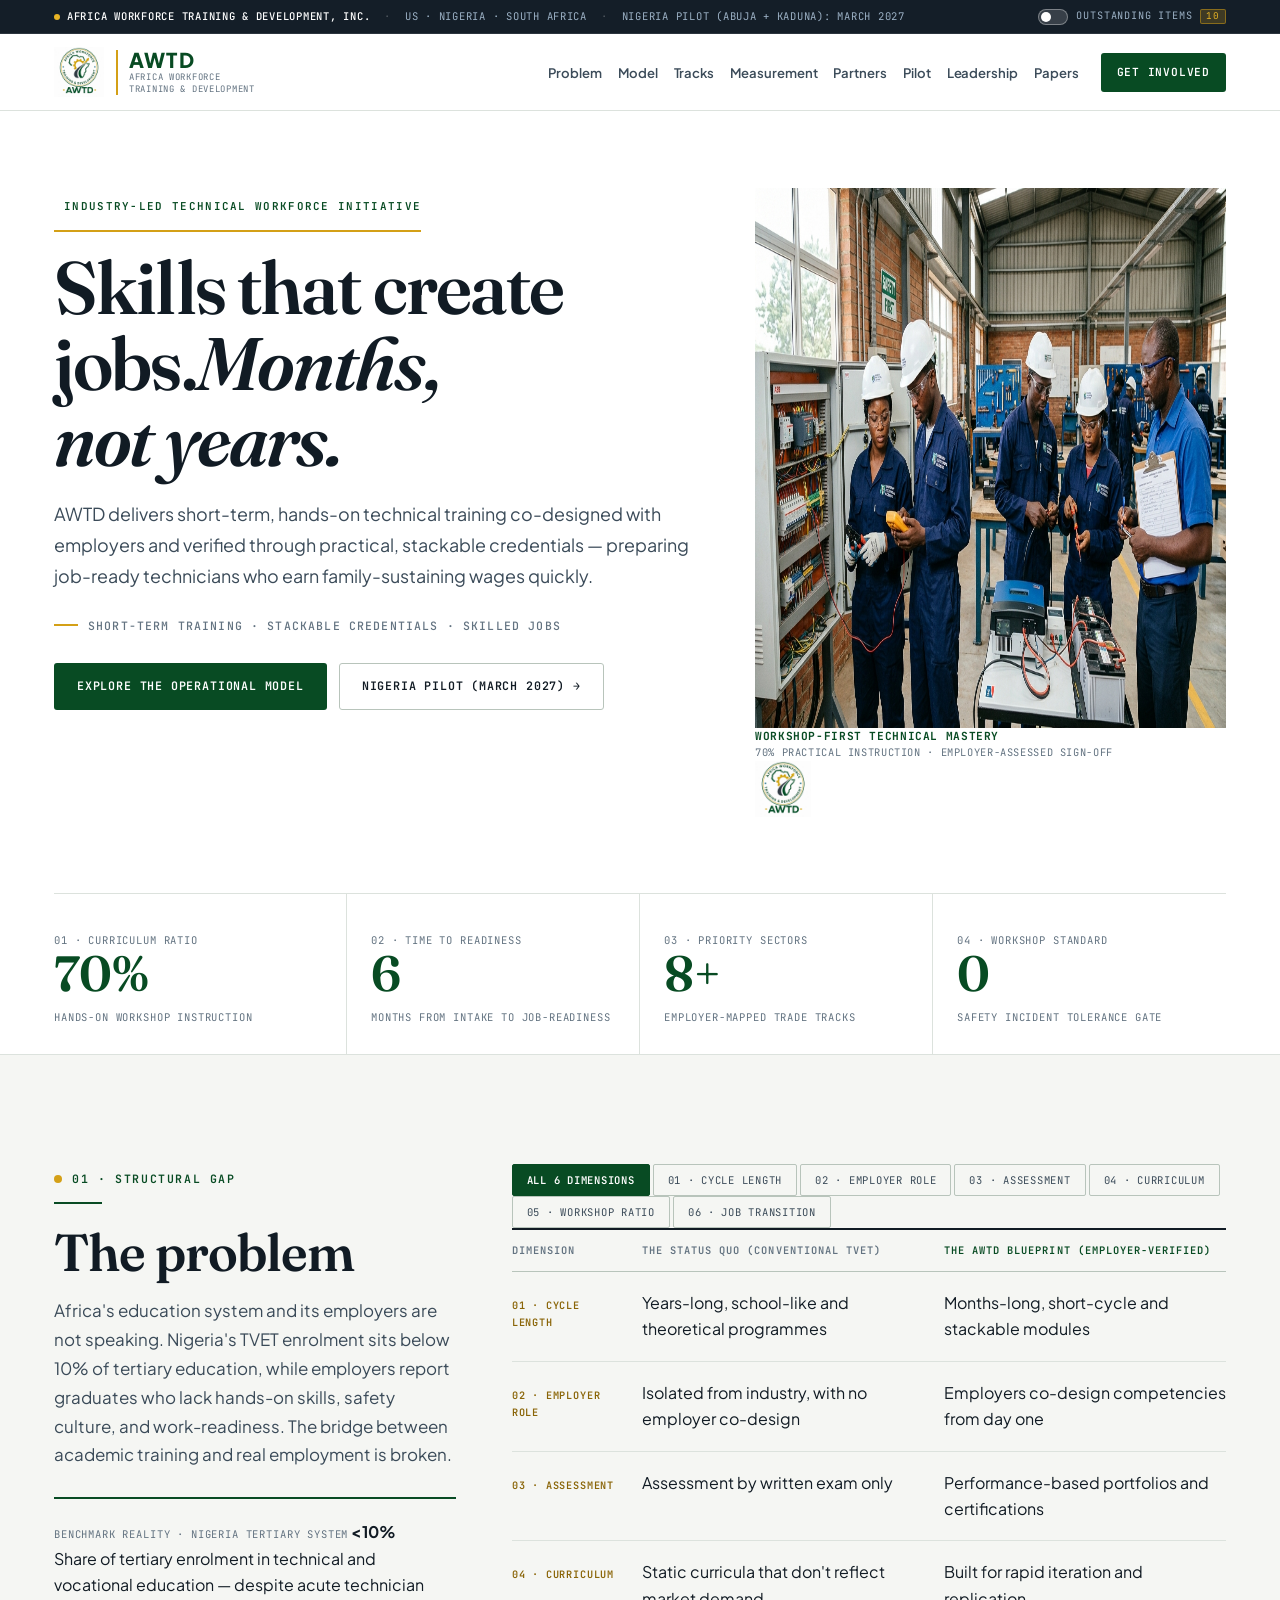
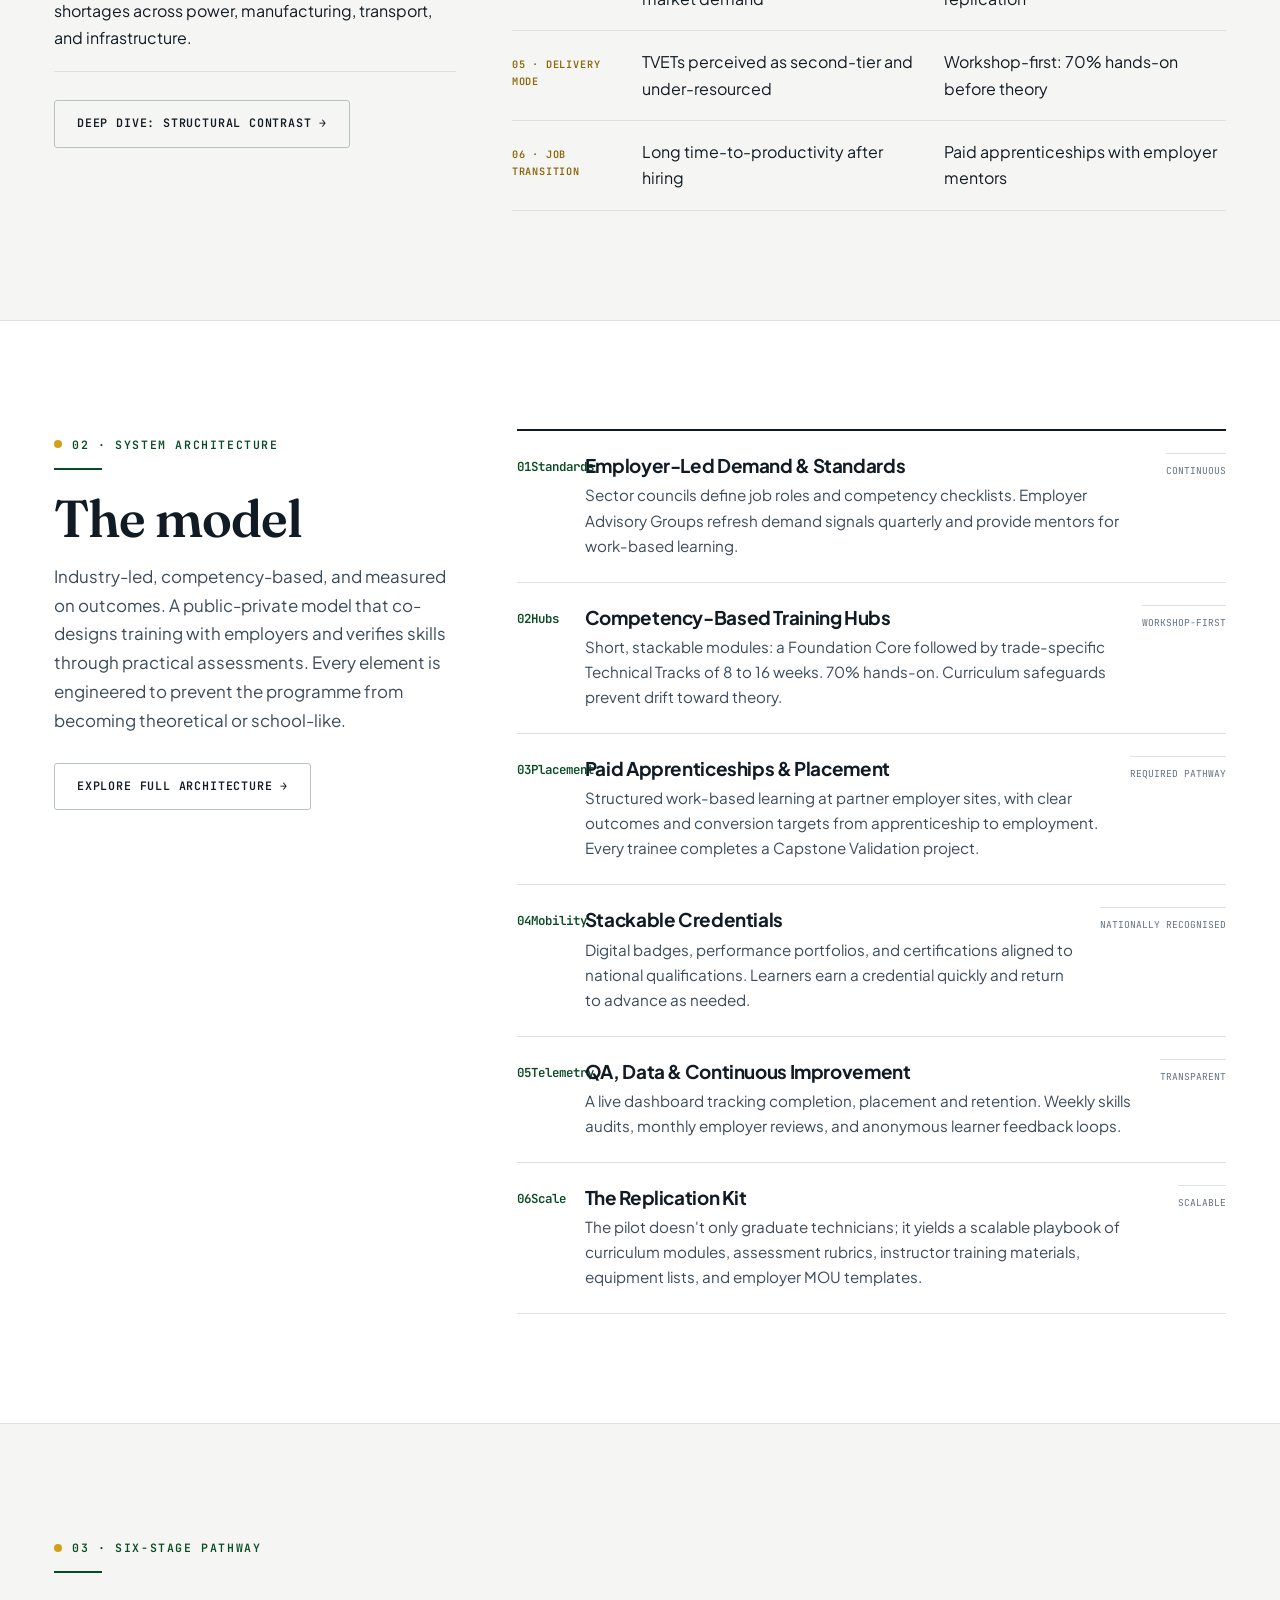
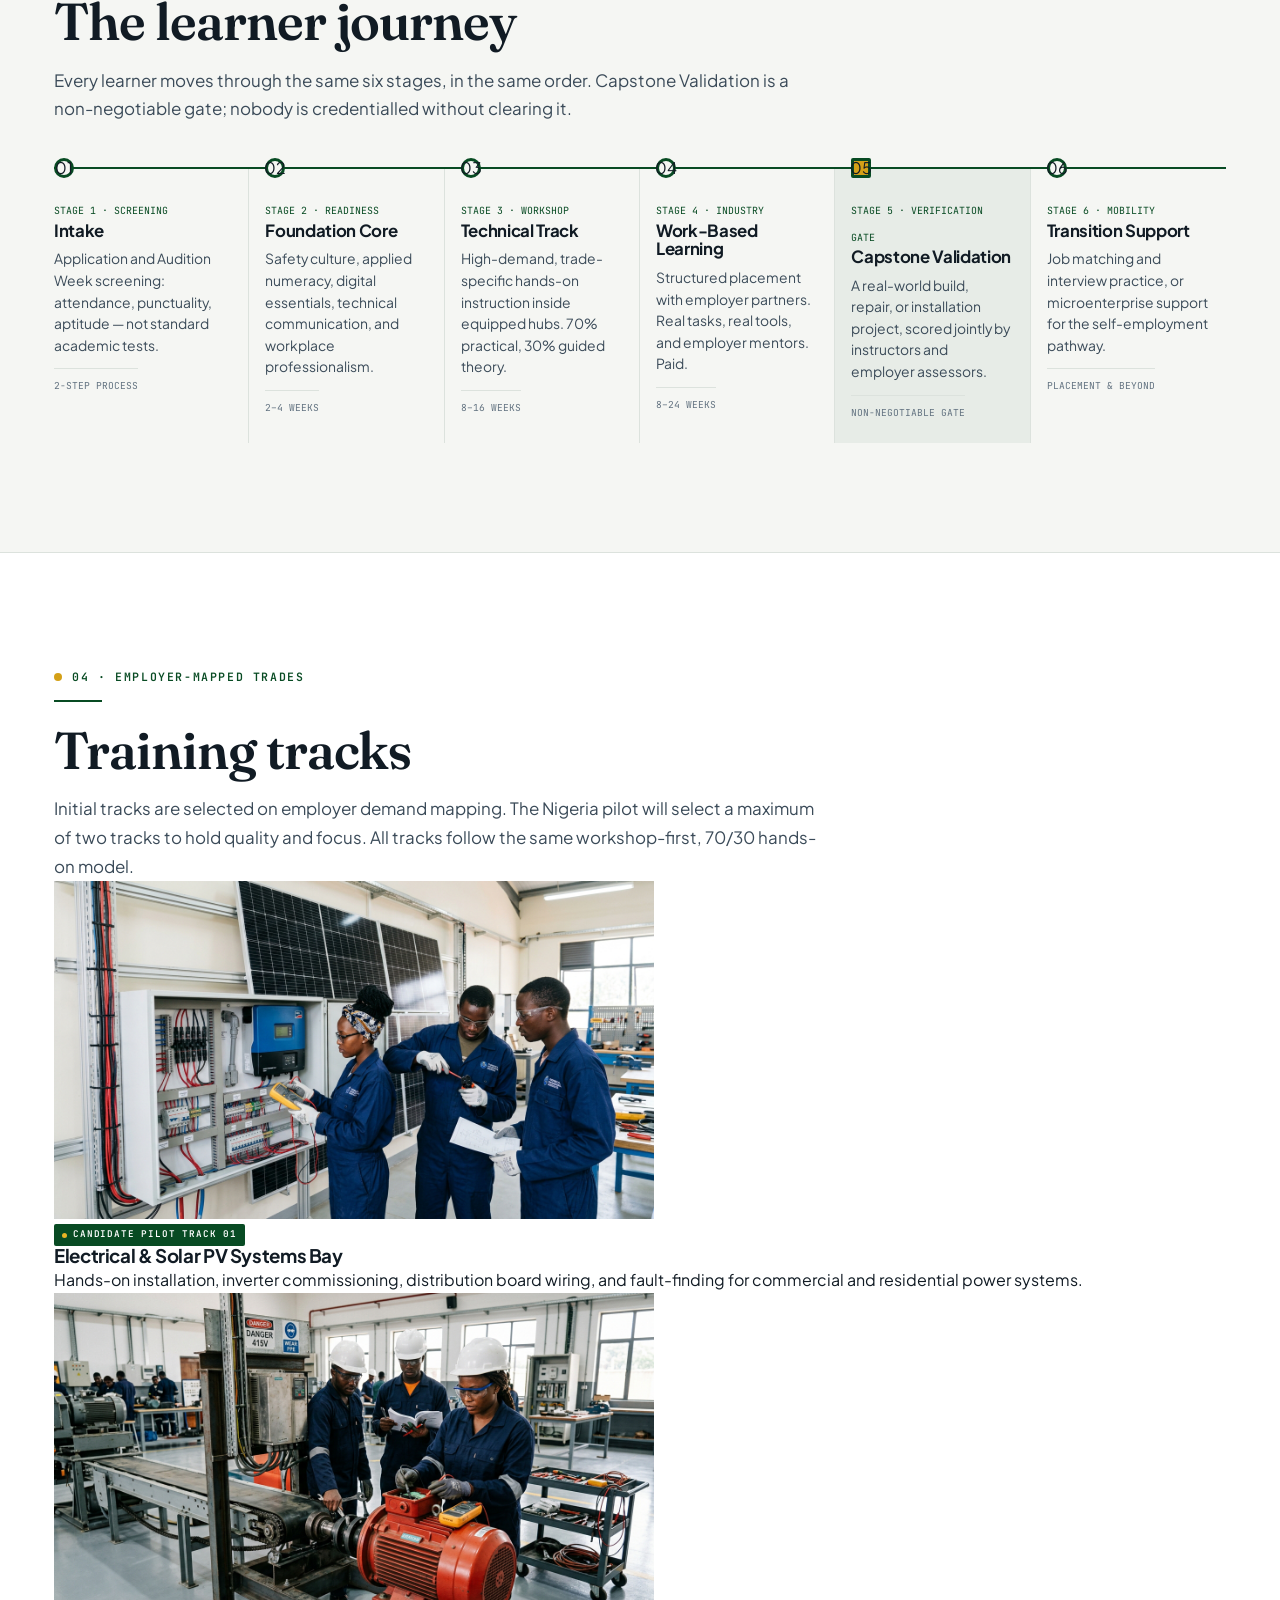
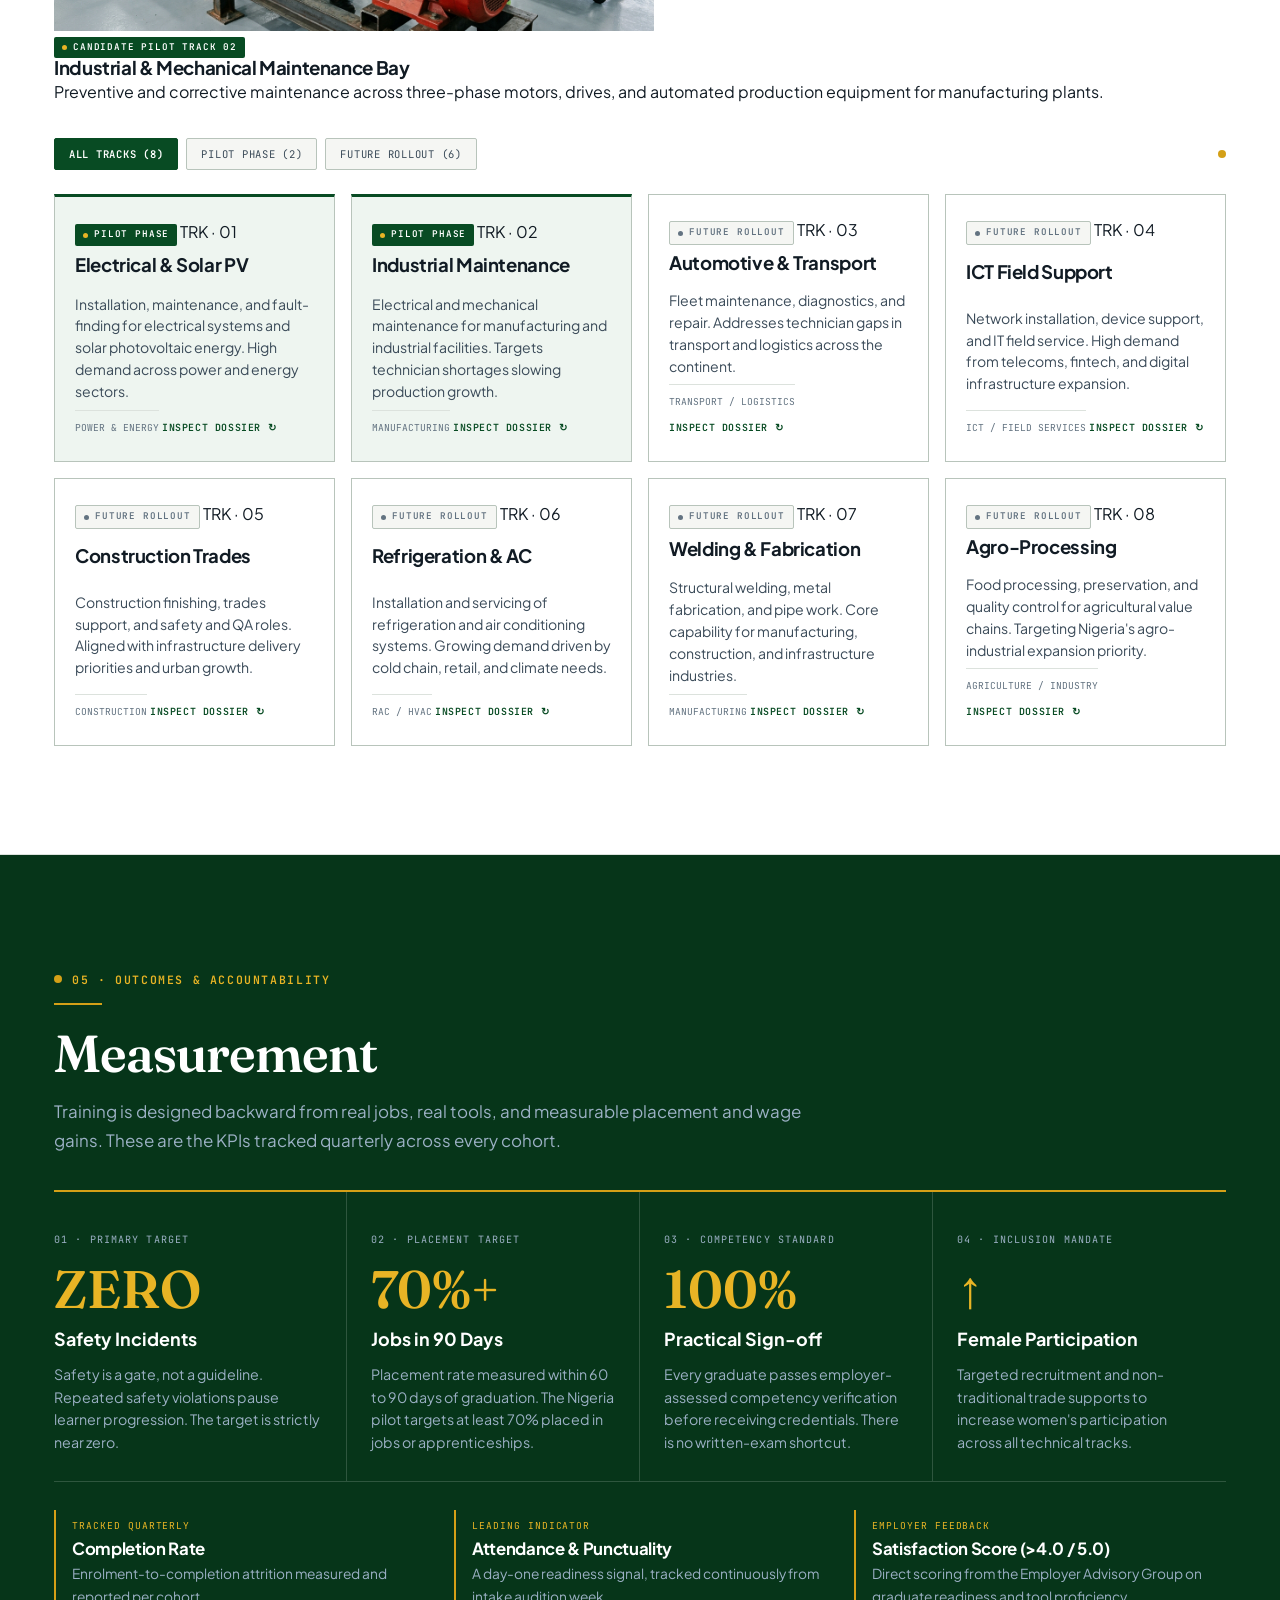
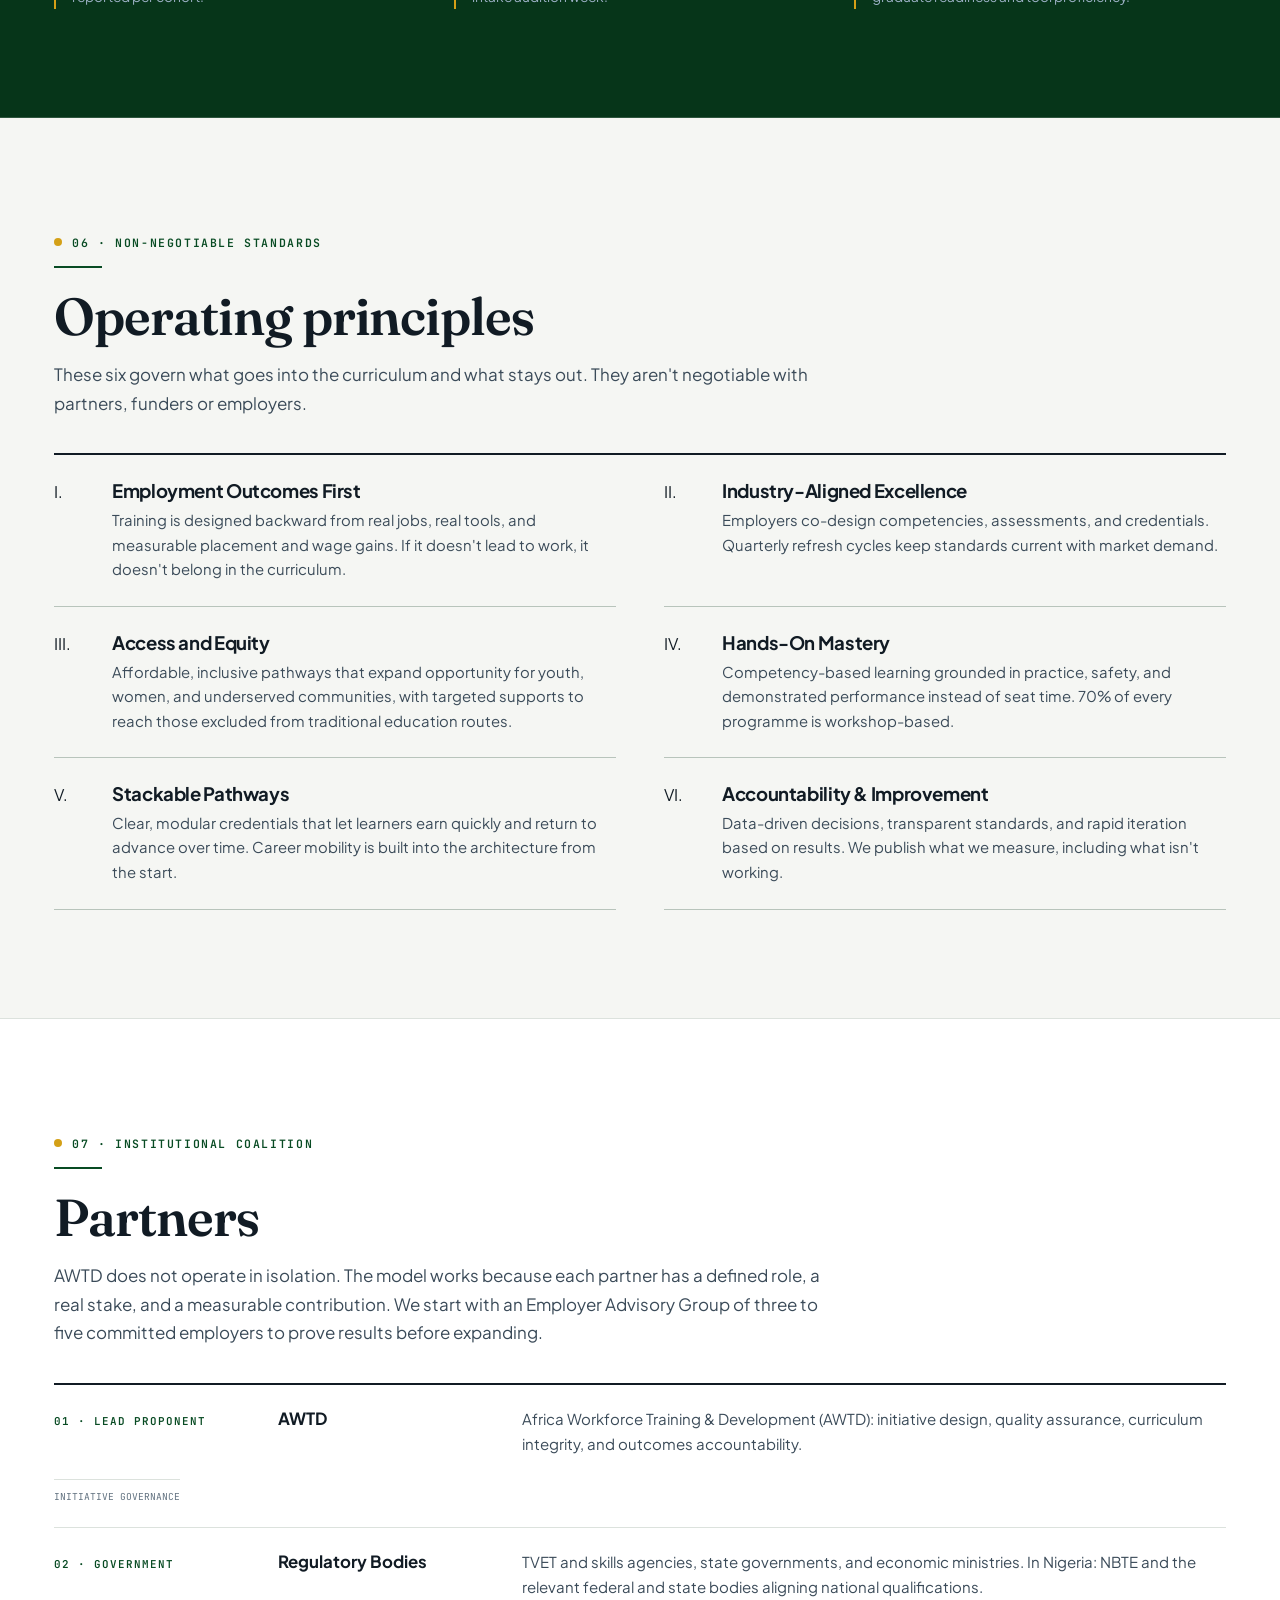
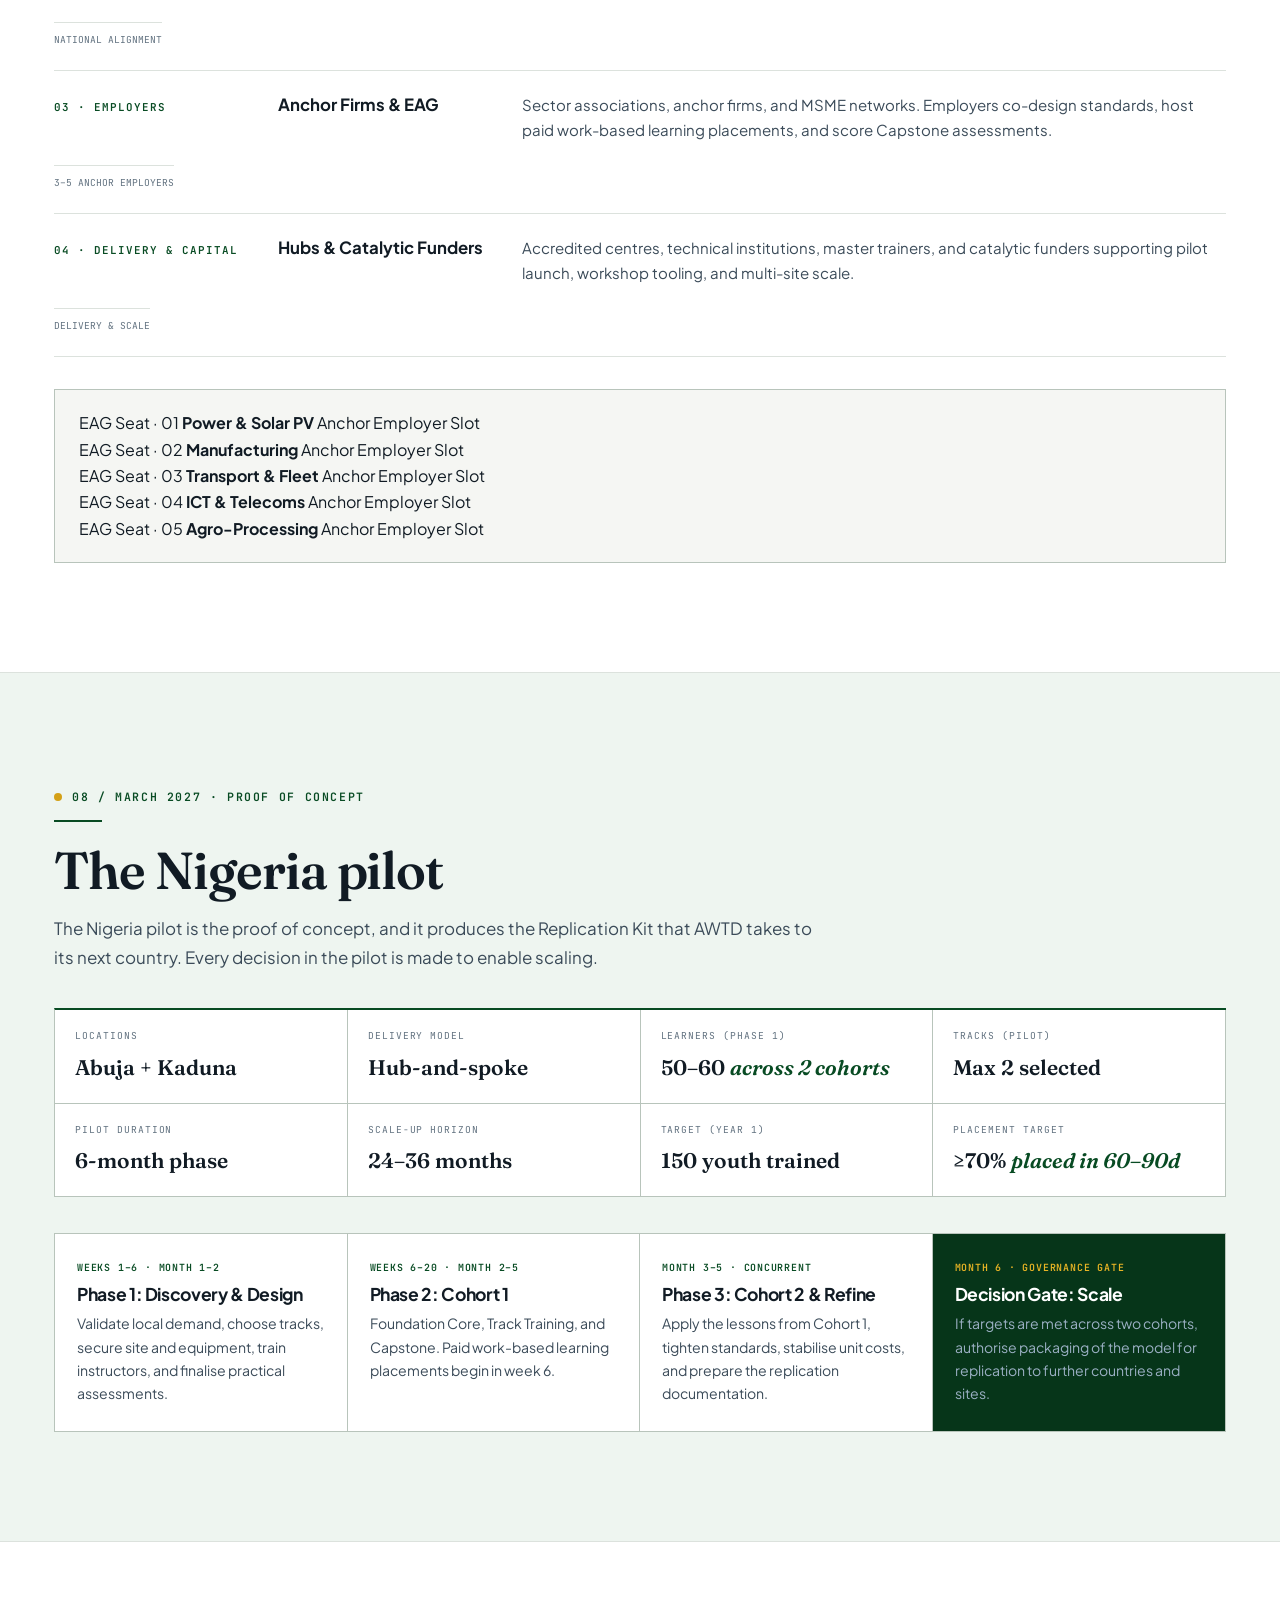
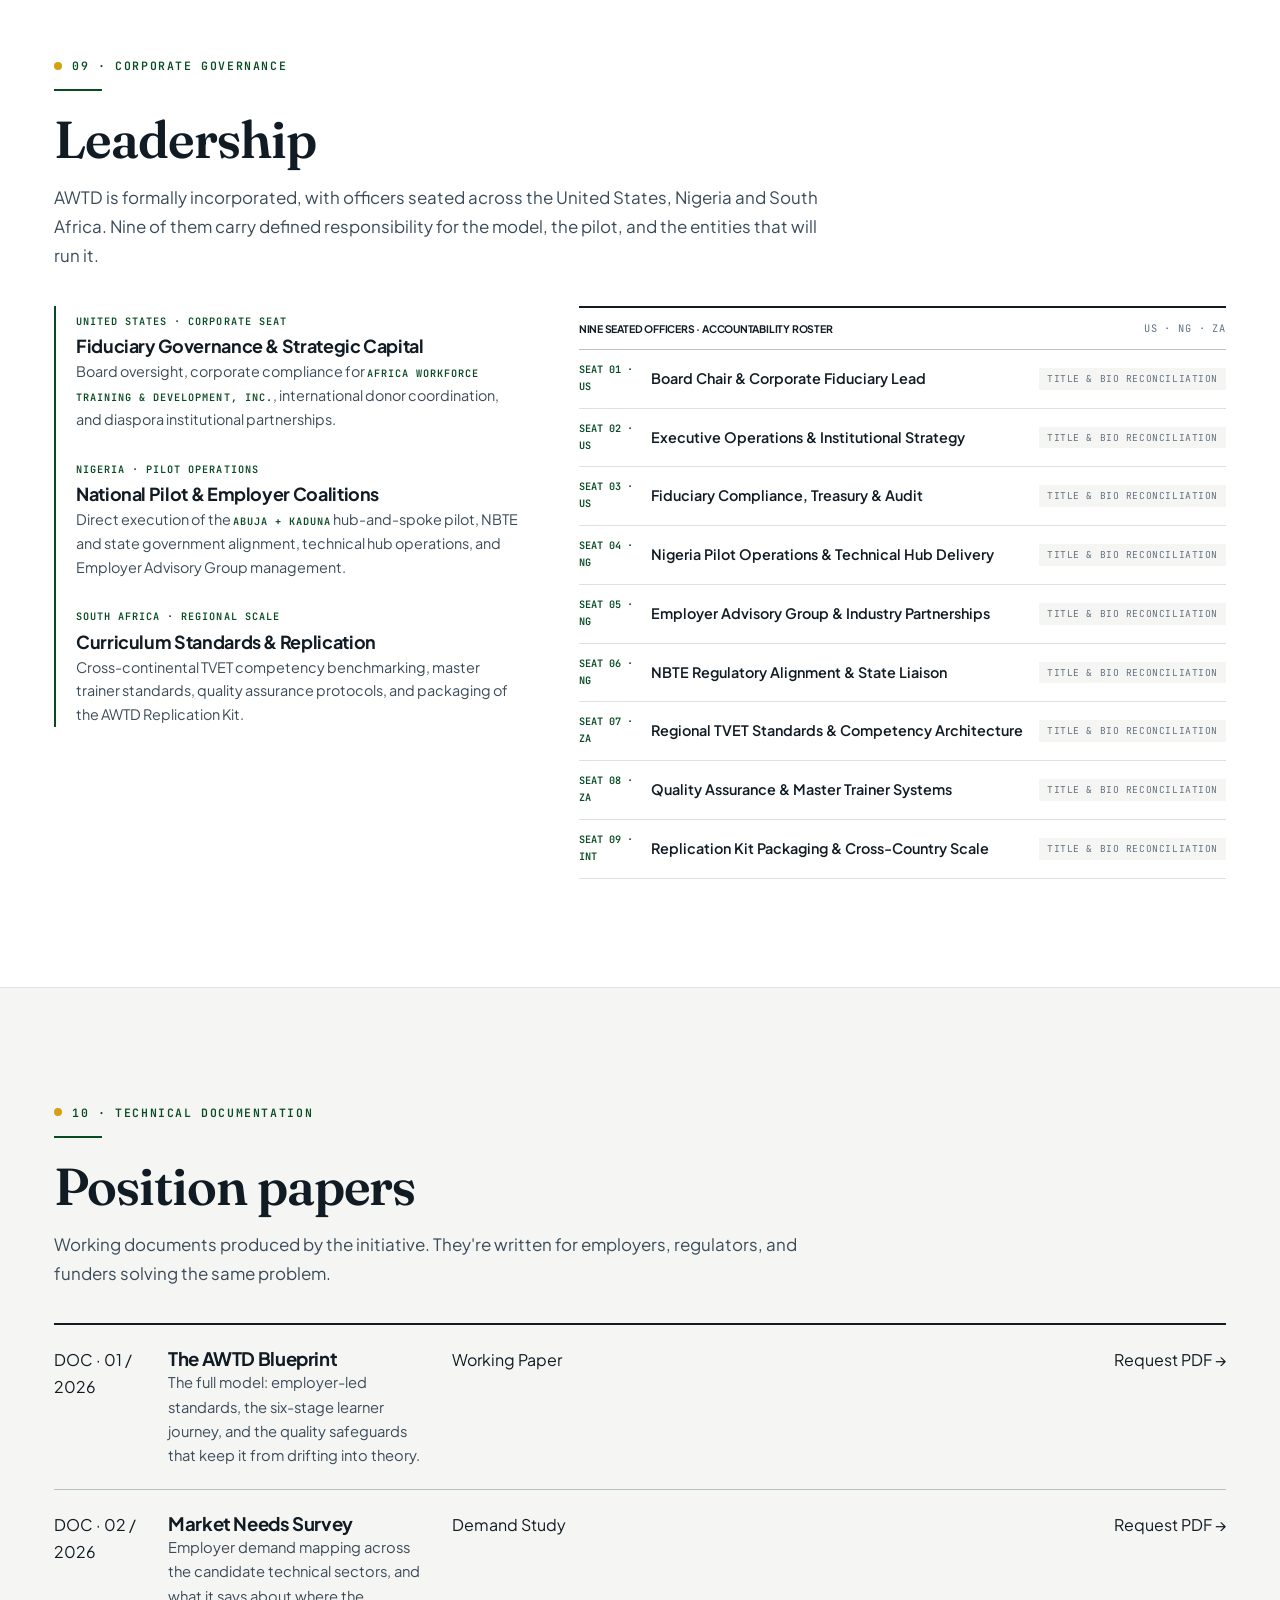
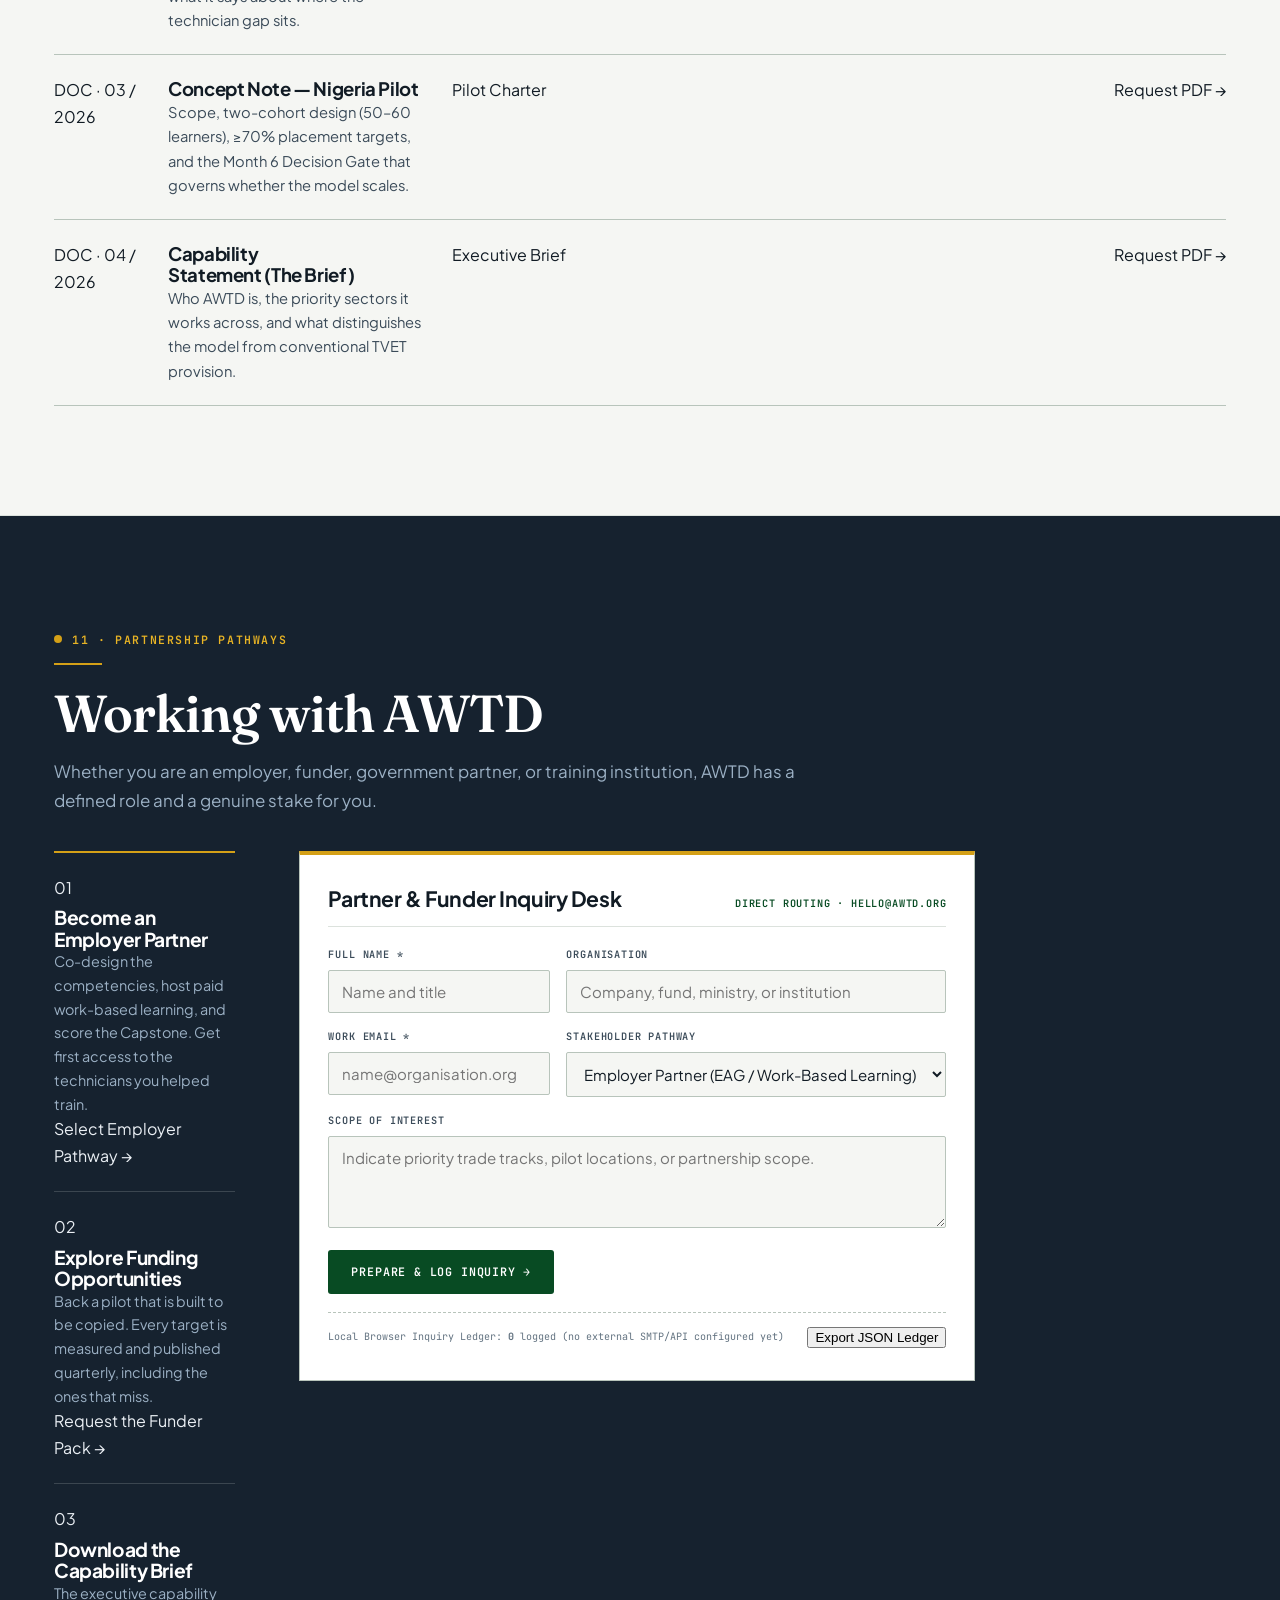
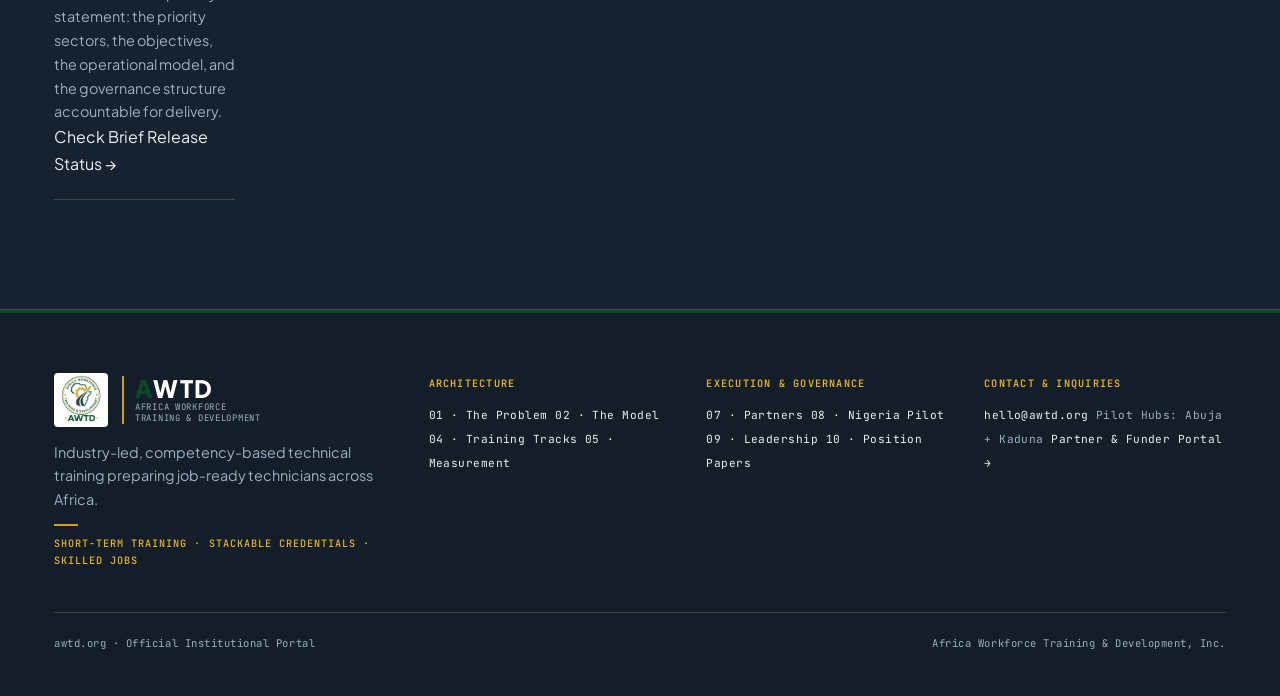
==== commit 1be3132f: "Redesign shared foundation and editorial Home page (Stage 1)" ====
--- a/index.html
+++ b/index.html
@@ -7,8 +7,9 @@
   <meta name="description" content="Africa Workforce Training & Development (AWTD) — Industry-led technical training delivering short-term, hands-on training and stackable credentials across Africa.">
   <title>AWTD — Africa Workforce Training &amp; Development</title>
   <link rel="icon" type="image/jpeg" href="04%20Logos/awtd-official-logo.jpg">
+  <link rel="preconnect" href="https://fonts.googleapis.com">
   <link rel="preconnect" href="https://fonts.gstatic.com" crossorigin>
-  <link rel="stylesheet" href="https://fonts.googleapis.com/css2?family=Barlow+Condensed:wght@500;600;700;800&family=Barlow:wght@400;500;600&family=IBM+Plex+Mono:wght@400;500&display=swap">
+  <link rel="stylesheet" href="https://fonts.googleapis.com/css2?family=Fraunces:opsz,wght@9..144,500;9..144,600;9..144,700&family=JetBrains+Mono:wght@400;500;600&family=Plus+Jakarta+Sans:wght@400;500;600;700&display=swap">
   <link rel="stylesheet" href="css/styles.css">
 </head>
 <body>
@@ -21,12 +22,12 @@
     <div class="topbar-meta">
       <span class="topbar-badge">
         <span class="topbar-dot" aria-hidden="true"></span>
-        <span>Africa Workforce Training &amp; Development, Inc.</span>
+        <span data-config="legal-name">Africa Workforce Training &amp; Development, Inc.</span>
       </span>
       <span class="topbar-sep topbar-hide-sm" aria-hidden="true">·</span>
       <span class="topbar-hide-sm">US · Nigeria · South Africa</span>
       <span class="topbar-sep topbar-hide-sm" aria-hidden="true">·</span>
-      <span class="topbar-hide-sm">Nigeria Pilot: March 2027</span>
+      <span class="topbar-hide-sm">Nigeria Pilot (<span data-config="pilot-cities">Abuja + Kaduna</span>): March 2027</span>
     </div>
     <label class="switch" title="Highlight slots awaiting final board sign-off or asset clearance">
       <input type="checkbox" id="reviewToggle" role="switch" aria-checked="false">
@@ -40,7 +41,7 @@
 <nav class="nav" aria-label="Primary Navigation">
   <div class="wrap nav-in">
     <a class="mark" href="index.html" aria-label="AWTD — Africa Workforce Training & Development Home">
-      <img class="mark-seal" src="04%20Logos/awtd-official-logo.jpg" alt="Official AWTD Logo" width="46" height="46">
+      <img class="mark-seal" src="04%20Logos/awtd-official-logo.jpg" alt="Official AWTD Logo" width="48" height="48">
       <div class="mark-text">
         <span class="mark-glyph"><em>A</em>WTD</span>
         <span class="mark-sub">Africa Workforce Training &amp; Development</span>
@@ -66,10 +67,16 @@
     </div>
   </div>
 
+  <!-- ── BOARD REVIEW & LIVE SINGLE-SOURCE CONFIG BAR ──────────── -->
   <div class="review-bar" role="region" aria-label="Outstanding items review bar">
     <div class="wrap review-bar-in">
       <span>BOARD REVIEW MODE ACTIVE · Dashed gold borders mark slots awaiting final asset delivery or board sign-off.</span>
       <div class="review-bar-actions">
+        <div class="review-city-editor" title="Single-source pilot cities field — updates every reference across the site">
+          <label for="reviewCityInput">Pilot Cities:</label>
+          <input type="text" id="reviewCityInput" value="Abuja + Kaduna" aria-label="Edit single-source pilot cities">
+          <button type="button" class="review-city-save" id="reviewCitySaveBtn">Apply</button>
+        </div>
         <button type="button" class="review-jump-btn" id="reviewNextBtn">Next outstanding item →</button>
       </div>
     </div>
@@ -77,202 +84,288 @@
 </nav>
 
 <main id="mainContent">
-  <!-- ── HERO ──────────────────────────────────────────────────── -->
-  <header class="band hero" id="top">
+
+  <!-- ── HERO: ASYMMETRIC EDITORIAL SPLIT + HAIRLINE STATS LEDGER ── -->
+  <header class="hero" id="top">
     <div class="wrap">
-      <div class="hero-grid">
-        <div>
-          <div class="hero-badge">
-            <span class="hero-badge-dot" aria-hidden="true"></span>
+      <div class="hero-editorial">
+        <div class="hero-copy">
+          <div class="hero-kicker">
+            <span class="hero-kicker-dot" aria-hidden="true"></span>
             <span>Industry-Led Technical Workforce Initiative</span>
           </div>
-          <h1>Skills that create jobs.<span>Months, not years.</span></h1>
+          <h1>Skills that create jobs.<em>Months, not years.</em></h1>
           <p class="hero-lead">AWTD delivers short-term, hands-on technical training co-designed with employers and verified through practical, stackable credentials — preparing job-ready technicians who earn family-sustaining wages quickly.</p>
           <p class="strap">Short-term training · Stackable credentials · Skilled jobs</p>
           <div class="btns">
-            <a class="btn btn-p" href="#model">Explore the Model</a>
+            <a class="btn btn-p" href="#model">Explore the Operational Model</a>
             <a class="btn btn-s" href="#pilot">Nigeria Pilot (March 2027) →</a>
           </div>
         </div>
 
-        <div class="hero-visual pend">
-          <div class="hero-media-card">
-            <img class="hero-photo" src="05%20Images/hero-workshop.jpg" alt="Technical trainees wiring an industrial electrical panel and solar inverter under instructor competency supervision" width="800" height="500">
-            <div class="hero-media-bar">
-              <div class="hero-media-caption">
+        <div class="hero-frame pend">
+          <div class="hero-plate">
+            <img class="hero-photo" src="05%20Images/hero-workshop.jpg" alt="Technical trainees wiring an industrial electrical distribution panel and solar inverter under instructor competency supervision" width="800" height="540">
+            <div class="hero-caption-bar">
+              <div class="hero-caption-meta">
                 <strong>Workshop-First Technical Mastery</strong>
                 <span>70% Practical Instruction · Employer-Assessed Sign-Off</span>
               </div>
-              <img class="hero-emblem-floater" src="04%20Logos/awtd-official-logo.jpg" alt="Official AWTD Emblem" width="58" height="58">
+              <img class="hero-seal-badge" src="04%20Logos/awtd-official-logo.jpg" alt="Official AWTD Emblem" width="54" height="54">
             </div>
           </div>
           <div class="pend-note">AWAITING · Site-specific photography from Dr Sadique Ishaku's technicon and pilot site board members will be slotted here as received.</div>
         </div>
       </div>
 
-      <div class="stats" aria-label="Key Programme Figures">
-        <div class="stat">
+      <!-- 4-Column Hairline Stats Ledger -->
+      <div class="stats-ledger" aria-label="Key Programme Figures">
+        <div class="stat-cell">
+          <span class="stat-index">01 · Curriculum Ratio</span>
           <b data-stat-target="70" data-stat-suffix="%">70%</b>
-          <span>Hands-on training ratio</span>
-        </div>
-        <div class="stat">
+          <span>Hands-on workshop instruction</span>
+        </div>
+        <div class="stat-cell">
+          <span class="stat-index">02 · Time to Readiness</span>
           <b data-stat-target="6" data-stat-suffix="">6</b>
-          <span>Months to job-readiness</span>
-        </div>
-        <div class="stat">
+          <span>Months from intake to job-readiness</span>
+        </div>
+        <div class="stat-cell">
+          <span class="stat-index">03 · Priority Sectors</span>
           <b data-stat-target="8" data-stat-suffix="+">8+</b>
-          <span>Technical trade tracks</span>
-        </div>
-        <div class="stat">
+          <span>Employer-mapped trade tracks</span>
+        </div>
+        <div class="stat-cell">
+          <span class="stat-index">04 · Workshop Standard</span>
           <b data-stat-target="0" data-stat-suffix="">0</b>
-          <span>Safety incident tolerance</span>
+          <span>Safety incident tolerance gate</span>
         </div>
       </div>
     </div>
   </header>
 
-  <!-- ── 01 THE PROBLEM ────────────────────────────────────────── -->
-  <section class="band reveal" id="problem" aria-labelledby="heading-problem">
+  <!-- ── 01 THE PROBLEM: ASYMMETRIC SPLIT + PAIRED COMPARISON MATRIX ── -->
+  <section class="band band--stone reveal" id="problem" aria-labelledby="heading-problem">
+    <div class="wrap">
+      <div class="problem-layout">
+        <div class="problem-narrative">
+          <p class="eyebrow">01 · Structural Gap</p>
+          <div class="rule"></div>
+          <h2 class="h-sec" id="heading-problem">The problem</h2>
+          <p class="lead">Africa's education system and its employers are not speaking. Nigeria's TVET enrolment sits below 10% of tertiary education, while employers report graduates who lack hands-on skills, safety culture, and work-readiness. The bridge between academic training and real employment is broken.</p>
+
+          <div class="problem-callout">
+            <span class="problem-callout-label">Benchmark Reality · Nigeria Tertiary System</span>
+            <strong>&lt;10%</strong>
+            <p>Share of tertiary enrolment in technical and vocational education — despite acute technician shortages across power, manufacturing, transport, and infrastructure.</p>
+          </div>
+
+          <div class="btns" style="margin-top:28px">
+            <a class="btn btn-s" href="problem.html">Deep Dive: Structural Contrast →</a>
+          </div>
+        </div>
+
+        <div>
+          <div class="contrast-controls" role="group" aria-label="Filter comparison dimensions">
+            <button type="button" class="filter-btn is-active" data-contrast-dim="all" aria-pressed="true">All 6 Dimensions</button>
+            <button type="button" class="filter-btn" data-contrast-dim="cycle" aria-pressed="false">01 · Cycle Length</button>
+            <button type="button" class="filter-btn" data-contrast-dim="industry" aria-pressed="false">02 · Employer Role</button>
+            <button type="button" class="filter-btn" data-contrast-dim="assessment" aria-pressed="false">03 · Assessment</button>
+            <button type="button" class="filter-btn" data-contrast-dim="curriculum" aria-pressed="false">04 · Curriculum</button>
+            <button type="button" class="filter-btn" data-contrast-dim="workshop" aria-pressed="false">05 · Workshop Ratio</button>
+            <button type="button" class="filter-btn" data-contrast-dim="transition" aria-pressed="false">06 · Job Transition</button>
+          </div>
+
+          <div class="comparison-table" role="region" aria-label="Status Quo versus AWTD Blueprint comparison matrix">
+            <div class="comparison-head">
+              <span>Dimension</span>
+              <span>The Status Quo (Conventional TVET)</span>
+              <span>The AWTD Blueprint (Employer-Verified)</span>
+            </div>
+
+            <div class="comparison-row" data-dim="cycle">
+              <div class="comparison-dim">01 · Cycle Length</div>
+              <div class="comparison-cell comparison-cell--quo">Years-long, school-like and theoretical programmes</div>
+              <div class="comparison-cell comparison-cell--awtd">Months-long, short-cycle and stackable modules</div>
+            </div>
+
+            <div class="comparison-row" data-dim="industry">
+              <div class="comparison-dim">02 · Employer Role</div>
+              <div class="comparison-cell comparison-cell--quo">Isolated from industry, with no employer co-design</div>
+              <div class="comparison-cell comparison-cell--awtd">Employers co-design competencies from day one</div>
+            </div>
+
+            <div class="comparison-row" data-dim="assessment">
+              <div class="comparison-dim">03 · Assessment</div>
+              <div class="comparison-cell comparison-cell--quo">Assessment by written exam only</div>
+              <div class="comparison-cell comparison-cell--awtd">Performance-based portfolios and certifications</div>
+            </div>
+
+            <div class="comparison-row" data-dim="curriculum">
+              <div class="comparison-dim">04 · Curriculum</div>
+              <div class="comparison-cell comparison-cell--quo">Static curricula that don't reflect market demand</div>
+              <div class="comparison-cell comparison-cell--awtd">Built for rapid iteration and replication</div>
+            </div>
+
+            <div class="comparison-row" data-dim="workshop">
+              <div class="comparison-dim">05 · Delivery Mode</div>
+              <div class="comparison-cell comparison-cell--quo">TVETs perceived as second-tier and under-resourced</div>
+              <div class="comparison-cell comparison-cell--awtd">Workshop-first: 70% hands-on before theory</div>
+            </div>
+
+            <div class="comparison-row" data-dim="transition">
+              <div class="comparison-dim">06 · Job Transition</div>
+              <div class="comparison-cell comparison-cell--quo">Long time-to-productivity after hiring</div>
+              <div class="comparison-cell comparison-cell--awtd">Paid apprenticeships with employer mentors</div>
+            </div>
+          </div>
+        </div>
+      </div>
+    </div>
+  </section>
+
+  <!-- ── 02 THE MODEL: STICKY ARCHITECTURAL SPINE + 6-PART DIVIDED INDEX ── -->
+  <section class="band reveal" id="model" aria-labelledby="heading-model">
+    <div class="wrap">
+      <div class="editorial-split">
+        <div class="editorial-spine">
+          <p class="eyebrow">02 · System Architecture</p>
+          <div class="rule"></div>
+          <h2 class="h-sec" id="heading-model">The model</h2>
+          <p class="lead">Industry-led, competency-based, and measured on outcomes. A public-private model that co-designs training with employers and verifies skills through practical assessments. Every element is engineered to prevent the programme from becoming theoretical or school-like.</p>
+          <div class="btns" style="margin-top:28px">
+            <a class="btn btn-s" href="model.html">Explore Full Architecture →</a>
+          </div>
+        </div>
+
+        <div class="spine-list" role="list">
+          <article class="spine-row" role="listitem">
+            <div class="spine-num">01<span>Standards</span></div>
+            <div class="spine-body">
+              <h3>Employer-Led Demand &amp; Standards</h3>
+              <p>Sector councils define job roles and competency checklists. Employer Advisory Groups refresh demand signals quarterly and provide mentors for work-based learning.</p>
+            </div>
+            <div class="spine-meta">
+              <span class="tag">Continuous</span>
+            </div>
+          </article>
+
+          <article class="spine-row" role="listitem">
+            <div class="spine-num">02<span>Hubs</span></div>
+            <div class="spine-body">
+              <h3>Competency-Based Training Hubs</h3>
+              <p>Short, stackable modules: a Foundation Core followed by trade-specific Technical Tracks of 8 to 16 weeks. 70% hands-on. Curriculum safeguards prevent drift toward theory.</p>
+            </div>
+            <div class="spine-meta">
+              <span class="tag">Workshop-first</span>
+            </div>
+          </article>
+
+          <article class="spine-row" role="listitem">
+            <div class="spine-num">03<span>Placement</span></div>
+            <div class="spine-body">
+              <h3>Paid Apprenticeships &amp; Placement</h3>
+              <p>Structured work-based learning at partner employer sites, with clear outcomes and conversion targets from apprenticeship to employment. Every trainee completes a Capstone Validation project.</p>
+            </div>
+            <div class="spine-meta">
+              <span class="tag">Required pathway</span>
+            </div>
+          </article>
+
+          <article class="spine-row" role="listitem">
+            <div class="spine-num">04<span>Mobility</span></div>
+            <div class="spine-body">
+              <h3>Stackable Credentials</h3>
+              <p>Digital badges, performance portfolios, and certifications aligned to national qualifications. Learners earn a credential quickly and return to advance as needed.</p>
+            </div>
+            <div class="spine-meta">
+              <span class="tag">Nationally recognised</span>
+            </div>
+          </article>
+
+          <article class="spine-row" role="listitem">
+            <div class="spine-num">05<span>Telemetry</span></div>
+            <div class="spine-body">
+              <h3>QA, Data &amp; Continuous Improvement</h3>
+              <p>A live dashboard tracking completion, placement and retention. Weekly skills audits, monthly employer reviews, and anonymous learner feedback loops.</p>
+            </div>
+            <div class="spine-meta">
+              <span class="tag">Transparent</span>
+            </div>
+          </article>
+
+          <article class="spine-row" role="listitem">
+            <div class="spine-num">06<span>Scale</span></div>
+            <div class="spine-body">
+              <h3>The Replication Kit</h3>
+              <p>The pilot doesn't only graduate technicians; it yields a scalable playbook of curriculum modules, assessment rubrics, instructor training materials, equipment lists, and employer MOU templates.</p>
+            </div>
+            <div class="spine-meta">
+              <span class="tag">Scalable</span>
+            </div>
+          </article>
+        </div>
+      </div>
+    </div>
+  </section>
+
+  <!-- ── 03 THE LEARNER JOURNEY: CONNECTED 6-STAGE PROCESS PIPELINE ── -->
+  <section class="band band--stone reveal" id="journey" aria-labelledby="heading-journey">
     <div class="wrap">
       <div class="sec-head">
-        <p class="eyebrow">01 · Structural Gap</p>
-        <div class="rule"></div>
-        <h2 class="h-sec" id="heading-problem">The problem</h2>
-        <p class="lead">Africa's education system and its employers are not speaking. Nigeria's TVET enrolment sits below 10% of tertiary education, while employers report graduates who lack hands-on skills, safety culture, and work-readiness. The bridge between academic training and real employment is broken.</p>
-      </div>
-
-      <div class="cols">
-        <div class="col">
-          <div class="col-header">
-            <h3>The Status Quo</h3>
-            <span class="col-badge">Conventional TVET</span>
-          </div>
-          <ul>
-            <li data-dim="cycle">Years-long, school-like and theoretical programmes</li>
-            <li data-dim="industry">Isolated from industry, with no employer co-design</li>
-            <li data-dim="assessment">Assessment by written exam only</li>
-            <li data-dim="curriculum">Static curricula that don't reflect market demand</li>
-            <li data-dim="workshop">TVETs perceived as second-tier and under-resourced</li>
-            <li data-dim="transition">Long time-to-productivity after hiring</li>
-          </ul>
-        </div>
-        <div class="col col--alt">
-          <div class="col-header">
-            <h3>The AWTD Blueprint</h3>
-            <span class="col-badge">Employer-Verified</span>
-          </div>
-          <ul>
-            <li data-dim="cycle">Months-long, short-cycle and stackable modules</li>
-            <li data-dim="industry">Employers co-design competencies from day one</li>
-            <li data-dim="assessment">Performance-based portfolios and certifications</li>
-            <li data-dim="curriculum">Built for rapid iteration and replication</li>
-            <li data-dim="workshop">Workshop-first: hands-on before theory</li>
-            <li data-dim="transition">Paid apprenticeships with employer mentors</li>
-          </ul>
-        </div>
-      </div>
-
-      <div class="btns" style="margin-top:28px">
-        <a class="btn btn-s" href="problem.html">Deep Dive: Structural Contrast →</a>
-      </div>
-    </div>
-  </section>
-
-  <!-- ── 02 THE MODEL ──────────────────────────────────────────── -->
-  <section class="band band--mid reveal" id="model" aria-labelledby="heading-model">
-    <div class="wrap">
-      <div class="sec-head">
-        <p class="eyebrow">02 · System Architecture</p>
-        <div class="rule"></div>
-        <h2 class="h-sec" id="heading-model">The model</h2>
-        <p class="lead">Industry-led, competency-based, and measured on outcomes. A public-private model that co-designs training with employers and verifies skills through practical assessments. Every element is engineered to prevent the programme from becoming theoretical or school-like.</p>
-      </div>
-
-      <div class="grid g3">
-        <article class="card">
-          <span class="card-n">01 · Standards</span>
-          <h3>Employer-Led Demand &amp; Standards</h3>
-          <p>Sector councils define job roles and competency checklists. Employer Advisory Groups refresh demand signals quarterly and provide mentors for work-based learning.</p>
-          <span class="tag">Continuous</span>
-        </article>
-        <article class="card">
-          <span class="card-n">02 · Hubs</span>
-          <h3>Competency-Based Training Hubs</h3>
-          <p>Short, stackable modules: a Foundation Core followed by trade-specific Technical Tracks of 8 to 16 weeks. 70% hands-on. Curriculum safeguards prevent drift toward theory.</p>
-          <span class="tag">Workshop-first</span>
-        </article>
-        <article class="card">
-          <span class="card-n">03 · Placement</span>
-          <h3>Paid Apprenticeships &amp; Placement</h3>
-          <p>Structured work-based learning at partner employer sites, with clear outcomes and conversion targets from apprenticeship to employment. Every trainee completes a Capstone Validation project.</p>
-          <span class="tag">Required pathway</span>
-        </article>
-        <article class="card">
-          <span class="card-n">04 · Mobility</span>
-          <h3>Stackable Credentials</h3>
-          <p>Digital badges, performance portfolios, and certifications aligned to national qualifications. Learners earn a credential quickly and return to advance as needed.</p>
-          <span class="tag">Nationally recognised</span>
-        </article>
-        <article class="card">
-          <span class="card-n">05 · Telemetry</span>
-          <h3>QA, Data &amp; Continuous Improvement</h3>
-          <p>A live dashboard tracking completion, placement and retention. Weekly skills audits, monthly employer reviews, and anonymous learner feedback loops.</p>
-          <span class="tag">Transparent</span>
-        </article>
-        <article class="card">
-          <span class="card-n">06 · Scale</span>
-          <h3>The Replication Kit</h3>
-          <p>The pilot doesn't only graduate technicians; it yields a scalable playbook of curriculum modules, assessment rubrics, instructor training materials, equipment lists, and employer MOU templates.</p>
-          <span class="tag">Scalable</span>
-        </article>
-      </div>
-    </div>
-  </section>
-
-  <!-- ── 03 THE LEARNER JOURNEY ────────────────────────────────── -->
-  <section class="band reveal" id="journey" aria-labelledby="heading-journey">
-    <div class="wrap">
-      <div class="sec-head">
-        <p class="eyebrow">03 · Six-Stage Pathway</p>
-        <div class="rule"></div>
-        <h2 class="h-sec" id="heading-journey">The learner journey</h2>
-        <p class="lead">Every learner moves through the same six stages, in the same order. Capstone Validation is a gate; nobody is credentialled without clearing it.</p>
+        <div>
+          <p class="eyebrow">03 · Six-Stage Pathway</p>
+          <div class="rule"></div>
+          <h2 class="h-sec" id="heading-journey">The learner journey</h2>
+        </div>
+        <p class="lead">Every learner moves through the same six stages, in the same order. Capstone Validation is a non-negotiable gate; nobody is credentialled without clearing it.</p>
       </div>
 
       <div class="pend">
-        <div class="journey">
-          <div class="step">
-            <span class="step-n">Stage 1</span>
+        <div class="pipeline-track" role="list" aria-label="Six-stage learner progression">
+          <div class="pipeline-stage" role="listitem">
+            <div class="pipeline-node" aria-hidden="true">01</div>
+            <span class="step-n">Stage 1 · Screening</span>
             <h3>Intake</h3>
-            <p>Application and Audition Week screening: attendance, punctuality, aptitude — not standard tests.</p>
+            <p>Application and Audition Week screening: attendance, punctuality, aptitude — not standard academic tests.</p>
             <span class="tag">2-Step Process</span>
           </div>
-          <div class="step">
-            <span class="step-n">Stage 2</span>
+
+          <div class="pipeline-stage" role="listitem">
+            <div class="pipeline-node" aria-hidden="true">02</div>
+            <span class="step-n">Stage 2 · Readiness</span>
             <h3>Foundation Core</h3>
-            <p>Safety culture, applied numeracy, digital essentials, technical communication, professionalism.</p>
+            <p>Safety culture, applied numeracy, digital essentials, technical communication, and workplace professionalism.</p>
             <span class="tag">2–4 Weeks</span>
           </div>
-          <div class="step">
-            <span class="step-n">Stage 3</span>
+
+          <div class="pipeline-stage" role="listitem">
+            <div class="pipeline-node" aria-hidden="true">03</div>
+            <span class="step-n">Stage 3 · Workshop</span>
             <h3>Technical Track</h3>
-            <p>High-demand, trade-specific hands-on instruction. 70% practical, 30% guided theory.</p>
+            <p>High-demand, trade-specific hands-on instruction inside equipped hubs. 70% practical, 30% guided theory.</p>
             <span class="tag">8–16 Weeks</span>
           </div>
-          <div class="step">
-            <span class="step-n">Stage 4</span>
+
+          <div class="pipeline-stage" role="listitem">
+            <div class="pipeline-node" aria-hidden="true">04</div>
+            <span class="step-n">Stage 4 · Industry</span>
             <h3>Work-Based Learning</h3>
-            <p>Structured placement with employer partners. Real tasks, real tools, employer mentors. Paid.</p>
+            <p>Structured placement with employer partners. Real tasks, real tools, and employer mentors. Paid.</p>
             <span class="tag">8–24 Weeks</span>
           </div>
-          <div class="step">
-            <span class="step-n">Stage 5</span>
+
+          <div class="pipeline-stage pipeline-stage--gate" role="listitem">
+            <div class="pipeline-node" aria-hidden="true">05</div>
+            <span class="step-n">Stage 5 · Verification Gate</span>
             <h3>Capstone Validation</h3>
-            <p>A real-world build, repair, or installation project, scored by instructors and employer assessors.</p>
+            <p>A real-world build, repair, or installation project, scored jointly by instructors and employer assessors.</p>
             <span class="tag">Non-Negotiable Gate</span>
           </div>
-          <div class="step">
-            <span class="step-n">Stage 6</span>
+
+          <div class="pipeline-stage" role="listitem">
+            <div class="pipeline-node" aria-hidden="true">06</div>
+            <span class="step-n">Stage 6 · Mobility</span>
             <h3>Transition Support</h3>
             <p>Job matching and interview practice, or microenterprise support for the self-employment pathway.</p>
             <span class="tag">Placement &amp; Beyond</span>
@@ -283,272 +376,545 @@
     </div>
   </section>
 
-  <!-- ── 04 TRAINING TRACKS ────────────────────────────────────── -->
-  <section class="band band--light reveal" id="tracks" aria-labelledby="heading-tracks">
+  <!-- ── 04 TRAINING TRACKS: PHOTOGRAPHY STRIP + INTERACTIVE 3D FLIP DOSSIERS ── -->
+  <section class="band reveal" id="tracks" aria-labelledby="heading-tracks">
     <div class="wrap">
       <div class="sec-head">
-        <p class="eyebrow">04 · Employer-Mapped Trades</p>
-        <div class="rule"></div>
-        <h2 class="h-sec" id="heading-tracks">Training tracks</h2>
+        <div>
+          <p class="eyebrow">04 · Employer-Mapped Trades</p>
+          <div class="rule"></div>
+          <h2 class="h-sec" id="heading-tracks">Training tracks</h2>
+        </div>
         <p class="lead">Initial tracks are selected on employer demand mapping. The Nigeria pilot will select a maximum of two tracks to hold quality and focus. All tracks follow the same workshop-first, 70/30 hands-on model.</p>
       </div>
 
-      <!-- Featured Pilot Track Spotlights -->
-      <div class="track-spotlight-grid">
-        <div class="track-spotlight">
+      <!-- Documentary Workshop Strip -->
+      <div class="workshop-feature-strip" aria-label="Candidate pilot workshop environments">
+        <div class="workshop-feature-item">
           <img src="05%20Images/solar-electrical-bay.jpg" alt="Trainees testing solar photovoltaic panels and electrical distribution switchgear" width="600" height="338" loading="lazy">
-          <div class="track-spotlight-body">
-            <span class="chip">Candidate Pilot Track</span>
-            <h3>Electrical &amp; Solar PV Systems</h3>
-            <p>Hands-on installation, inverter commissioning, distribution wiring, and fault-finding for commercial and residential power systems.</p>
-          </div>
-        </div>
-        <div class="track-spotlight">
+          <div class="workshop-feature-caption">
+            <span class="chip">Candidate Pilot Track 01</span>
+            <h3>Electrical &amp; Solar PV Systems Bay</h3>
+            <p>Hands-on installation, inverter commissioning, distribution board wiring, and fault-finding for commercial and residential power systems.</p>
+          </div>
+        </div>
+        <div class="workshop-feature-item">
           <img src="05%20Images/industrial-maintenance-bay.jpg" alt="Technicians diagnosing a three-phase industrial motor and automated conveyor system" width="600" height="338" loading="lazy">
-          <div class="track-spotlight-body">
-            <span class="chip">Candidate Pilot Track</span>
-            <h3>Industrial &amp; Mechanical Maintenance</h3>
+          <div class="workshop-feature-caption">
+            <span class="chip">Candidate Pilot Track 02</span>
+            <h3>Industrial &amp; Mechanical Maintenance Bay</h3>
             <p>Preventive and corrective maintenance across three-phase motors, drives, and automated production equipment for manufacturing plants.</p>
           </div>
         </div>
       </div>
 
+      <!-- Filter & Movable Pilot Status Toolbar -->
       <div class="tracks-toolbar" aria-label="Filter training tracks">
         <div class="track-filters" role="group" aria-label="Track phase filter">
           <button type="button" class="filter-btn is-active" data-track-filter="all" aria-pressed="true">All Tracks (8)</button>
           <button type="button" class="filter-btn" data-track-filter="pilot" aria-pressed="false">Pilot Phase (<span data-filter-count="pilot">2</span>)</button>
           <button type="button" class="filter-btn" data-track-filter="future" aria-pressed="false">Future Rollout (<span data-filter-count="future">6</span>)</button>
         </div>
-        <span id="trackPilotStatus" class="eyebrow" style="margin:0;color:var(--green)" aria-live="polite"></span>
-      </div>
-
-      <div class="grid g4 pend" id="tracksGrid" style="margin-top:22px">
-        <article class="card track-card" data-track-id="electrical-solar" data-pilot="true">
-          <span class="chip">Pilot phase</span>
-          <h3>Electrical &amp; Solar PV</h3>
-          <p>Installation, maintenance, and fault-finding for electrical systems and solar photovoltaic energy. High demand across power and energy sectors.</p>
-          <button type="button" class="track-pilot-toggle">Remove Pilot chip</button>
-          <span class="tag">Power &amp; Energy</span>
+        <span id="trackPilotStatus" class="eyebrow" style="margin:0;color:var(--forest)" aria-live="polite"></span>
+      </div>
+
+      <!-- 8 Interactive 3D Flip Dossier Cards -->
+      <div class="tracks-flip-grid pend" id="tracksGrid">
+        <!-- Track 1 -->
+        <article class="track-card" data-track-id="electrical-solar" data-pilot="true">
+          <div class="track-card-inner">
+            <div class="track-face track-face--front">
+              <div class="track-top">
+                <span class="chip">Pilot phase</span>
+                <span class="track-num">TRK · 01</span>
+              </div>
+              <h3>Electrical &amp; Solar PV</h3>
+              <p>Installation, maintenance, and fault-finding for electrical systems and solar photovoltaic energy. High demand across power and energy sectors.</p>
+              <div class="track-footer">
+                <div class="track-actions-row">
+                  <span class="tag">Power &amp; Energy</span>
+                  <button type="button" class="track-flip-btn" aria-expanded="false">Inspect Dossier ↻</button>
+                </div>
+                <button type="button" class="track-pilot-toggle">Remove Pilot chip</button>
+              </div>
+            </div>
+            <div class="track-face track-face--back">
+              <div class="track-top">
+                <span class="track-back-eyebrow">Competency Dossier · TRK 01</span>
+              </div>
+              <h4>Electrical &amp; Solar PV</h4>
+              <div class="track-spec-list">
+                <div class="track-spec-row"><span>Workshop Split</span><strong>70% Practical / 30% Theory</strong></div>
+                <div class="track-spec-row"><span>Track Duration</span><strong>8–16 Weeks + WBL</strong></div>
+                <div class="track-spec-row"><span>Core Scope</span><strong>PV Arrays, Inverters, Switchgear, Fault Diagnostics</strong></div>
+                <div class="track-spec-row"><span>Capstone Gate</span><strong>Live Solar-Hybrid Panel &amp; Load Commissioning</strong></div>
+              </div>
+              <div class="track-actions-row">
+                <span class="tag">Employer-Verified</span>
+                <button type="button" class="track-flip-btn" aria-expanded="true">← Overview</button>
+              </div>
+            </div>
+          </div>
         </article>
-        <article class="card track-card" data-track-id="industrial-maintenance" data-pilot="true">
-          <span class="chip">Pilot phase</span>
-          <h3>Industrial Maintenance</h3>
-          <p>Electrical and mechanical maintenance for manufacturing and industrial facilities. Targets technician shortages slowing production growth.</p>
-          <button type="button" class="track-pilot-toggle">Remove Pilot chip</button>
-          <span class="tag">Manufacturing</span>
+
+        <!-- Track 2 -->
+        <article class="track-card" data-track-id="industrial-maintenance" data-pilot="true">
+          <div class="track-card-inner">
+            <div class="track-face track-face--front">
+              <div class="track-top">
+                <span class="chip">Pilot phase</span>
+                <span class="track-num">TRK · 02</span>
+              </div>
+              <h3>Industrial Maintenance</h3>
+              <p>Electrical and mechanical maintenance for manufacturing and industrial facilities. Targets technician shortages slowing production growth.</p>
+              <div class="track-footer">
+                <div class="track-actions-row">
+                  <span class="tag">Manufacturing</span>
+                  <button type="button" class="track-flip-btn" aria-expanded="false">Inspect Dossier ↻</button>
+                </div>
+                <button type="button" class="track-pilot-toggle">Remove Pilot chip</button>
+              </div>
+            </div>
+            <div class="track-face track-face--back">
+              <div class="track-top">
+                <span class="track-back-eyebrow">Competency Dossier · TRK 02</span>
+              </div>
+              <h4>Industrial Maintenance</h4>
+              <div class="track-spec-list">
+                <div class="track-spec-row"><span>Workshop Split</span><strong>70% Practical / 30% Theory</strong></div>
+                <div class="track-spec-row"><span>Track Duration</span><strong>8–16 Weeks + WBL</strong></div>
+                <div class="track-spec-row"><span>Core Scope</span><strong>3-Phase Motors, Drives, Bearings, Preventive QA</strong></div>
+                <div class="track-spec-row"><span>Capstone Gate</span><strong>Timed Electro-Mechanical Line Fault Recovery</strong></div>
+              </div>
+              <div class="track-actions-row">
+                <span class="tag">Employer-Verified</span>
+                <button type="button" class="track-flip-btn" aria-expanded="true">← Overview</button>
+              </div>
+            </div>
+          </div>
         </article>
-        <article class="card track-card" data-track-id="automotive-transport" data-pilot="false">
-          <span class="chip chip--future">Future rollout</span>
-          <h3>Automotive &amp; Transport</h3>
-          <p>Fleet maintenance, diagnostics, and repair. Addresses technician gaps in transport and logistics across the continent.</p>
-          <button type="button" class="track-pilot-toggle">Set as Pilot track</button>
-          <span class="tag">Transport / Logistics</span>
+
+        <!-- Track 3 -->
+        <article class="track-card" data-track-id="automotive-transport" data-pilot="false">
+          <div class="track-card-inner">
+            <div class="track-face track-face--front">
+              <div class="track-top">
+                <span class="chip chip--future">Future rollout</span>
+                <span class="track-num">TRK · 03</span>
+              </div>
+              <h3>Automotive &amp; Transport</h3>
+              <p>Fleet maintenance, diagnostics, and repair. Addresses technician gaps in transport and logistics across the continent.</p>
+              <div class="track-footer">
+                <div class="track-actions-row">
+                  <span class="tag">Transport / Logistics</span>
+                  <button type="button" class="track-flip-btn" aria-expanded="false">Inspect Dossier ↻</button>
+                </div>
+                <button type="button" class="track-pilot-toggle">Set as Pilot track</button>
+              </div>
+            </div>
+            <div class="track-face track-face--back">
+              <div class="track-top">
+                <span class="track-back-eyebrow">Competency Dossier · TRK 03</span>
+              </div>
+              <h4>Automotive &amp; Transport</h4>
+              <div class="track-spec-list">
+                <div class="track-spec-row"><span>Workshop Split</span><strong>70% Practical / 30% Theory</strong></div>
+                <div class="track-spec-row"><span>Track Duration</span><strong>8–16 Weeks + WBL</strong></div>
+                <div class="track-spec-row"><span>Core Scope</span><strong>OBD Diagnostics, Braking, Electrical &amp; Powertrain</strong></div>
+                <div class="track-spec-row"><span>Capstone Gate</span><strong>Full Commercial Fleet Diagnostic &amp; Overhaul</strong></div>
+              </div>
+              <div class="track-actions-row">
+                <span class="tag">Employer-Verified</span>
+                <button type="button" class="track-flip-btn" aria-expanded="true">← Overview</button>
+              </div>
+            </div>
+          </div>
         </article>
-        <article class="card track-card" data-track-id="ict-field-support" data-pilot="false">
-          <span class="chip chip--future">Future rollout</span>
-          <h3>ICT Field Support</h3>
-          <p>Network installation, device support, and IT field service. High demand from telecoms, fintech, and digital infrastructure expansion.</p>
-          <button type="button" class="track-pilot-toggle">Set as Pilot track</button>
-          <span class="tag">ICT / Field Services</span>
+
+        <!-- Track 4 -->
+        <article class="track-card" data-track-id="ict-field-support" data-pilot="false">
+          <div class="track-card-inner">
+            <div class="track-face track-face--front">
+              <div class="track-top">
+                <span class="chip chip--future">Future rollout</span>
+                <span class="track-num">TRK · 04</span>
+              </div>
+              <h3>ICT Field Support</h3>
+              <p>Network installation, device support, and IT field service. High demand from telecoms, fintech, and digital infrastructure expansion.</p>
+              <div class="track-footer">
+                <div class="track-actions-row">
+                  <span class="tag">ICT / Field Services</span>
+                  <button type="button" class="track-flip-btn" aria-expanded="false">Inspect Dossier ↻</button>
+                </div>
+                <button type="button" class="track-pilot-toggle">Set as Pilot track</button>
+              </div>
+            </div>
+            <div class="track-face track-face--back">
+              <div class="track-top">
+                <span class="track-back-eyebrow">Competency Dossier · TRK 04</span>
+              </div>
+              <h4>ICT Field Support</h4>
+              <div class="track-spec-list">
+                <div class="track-spec-row"><span>Workshop Split</span><strong>70% Practical / 30% Theory</strong></div>
+                <div class="track-spec-row"><span>Track Duration</span><strong>8–16 Weeks + WBL</strong></div>
+                <div class="track-spec-row"><span>Core Scope</span><strong>Structured Cabling, Fibre Termination, Rack QA</strong></div>
+                <div class="track-spec-row"><span>Capstone Gate</span><strong>End-to-End Branch Network Deployment &amp; Test</strong></div>
+              </div>
+              <div class="track-actions-row">
+                <span class="tag">Employer-Verified</span>
+                <button type="button" class="track-flip-btn" aria-expanded="true">← Overview</button>
+              </div>
+            </div>
+          </div>
         </article>
-        <article class="card track-card" data-track-id="construction-trades" data-pilot="false">
-          <span class="chip chip--future">Future rollout</span>
-          <h3>Construction Trades</h3>
-          <p>Construction finishing, trades support, and safety and QA roles. Aligned with infrastructure delivery priorities and urban growth.</p>
-          <button type="button" class="track-pilot-toggle">Set as Pilot track</button>
-          <span class="tag">Construction</span>
+
+        <!-- Track 5 -->
+        <article class="track-card" data-track-id="construction-trades" data-pilot="false">
+          <div class="track-card-inner">
+            <div class="track-face track-face--front">
+              <div class="track-top">
+                <span class="chip chip--future">Future rollout</span>
+                <span class="track-num">TRK · 05</span>
+              </div>
+              <h3>Construction Trades</h3>
+              <p>Construction finishing, trades support, and safety and QA roles. Aligned with infrastructure delivery priorities and urban growth.</p>
+              <div class="track-footer">
+                <div class="track-actions-row">
+                  <span class="tag">Construction</span>
+                  <button type="button" class="track-flip-btn" aria-expanded="false">Inspect Dossier ↻</button>
+                </div>
+                <button type="button" class="track-pilot-toggle">Set as Pilot track</button>
+              </div>
+            </div>
+            <div class="track-face track-face--back">
+              <div class="track-top">
+                <span class="track-back-eyebrow">Competency Dossier · TRK 05</span>
+              </div>
+              <h4>Construction Trades</h4>
+              <div class="track-spec-list">
+                <div class="track-spec-row"><span>Workshop Split</span><strong>70% Practical / 30% Theory</strong></div>
+                <div class="track-spec-row"><span>Track Duration</span><strong>8–16 Weeks + WBL</strong></div>
+                <div class="track-spec-row"><span>Core Scope</span><strong>Precision Finishing, Plumbing, Site QA &amp; HSE</strong></div>
+                <div class="track-spec-row"><span>Capstone Gate</span><strong>Commercial Bay Build-Out to Code Tolerance</strong></div>
+              </div>
+              <div class="track-actions-row">
+                <span class="tag">Employer-Verified</span>
+                <button type="button" class="track-flip-btn" aria-expanded="true">← Overview</button>
+              </div>
+            </div>
+          </div>
         </article>
-        <article class="card track-card" data-track-id="refrigeration-ac" data-pilot="false">
-          <span class="chip chip--future">Future rollout</span>
-          <h3>Refrigeration &amp; AC</h3>
-          <p>Installation and servicing of refrigeration and air conditioning systems. Growing demand driven by cold chain, retail, and climate needs.</p>
-          <button type="button" class="track-pilot-toggle">Set as Pilot track</button>
-          <span class="tag">RAC / HVAC</span>
+
+        <!-- Track 6 -->
+        <article class="track-card" data-track-id="refrigeration-ac" data-pilot="false">
+          <div class="track-card-inner">
+            <div class="track-face track-face--front">
+              <div class="track-top">
+                <span class="chip chip--future">Future rollout</span>
+                <span class="track-num">TRK · 06</span>
+              </div>
+              <h3>Refrigeration &amp; AC</h3>
+              <p>Installation and servicing of refrigeration and air conditioning systems. Growing demand driven by cold chain, retail, and climate needs.</p>
+              <div class="track-footer">
+                <div class="track-actions-row">
+                  <span class="tag">RAC / HVAC</span>
+                  <button type="button" class="track-flip-btn" aria-expanded="false">Inspect Dossier ↻</button>
+                </div>
+                <button type="button" class="track-pilot-toggle">Set as Pilot track</button>
+              </div>
+            </div>
+            <div class="track-face track-face--back">
+              <div class="track-top">
+                <span class="track-back-eyebrow">Competency Dossier · TRK 06</span>
+              </div>
+              <h4>Refrigeration &amp; AC</h4>
+              <div class="track-spec-list">
+                <div class="track-spec-row"><span>Workshop Split</span><strong>70% Practical / 30% Theory</strong></div>
+                <div class="track-spec-row"><span>Track Duration</span><strong>8–16 Weeks + WBL</strong></div>
+                <div class="track-spec-row"><span>Core Scope</span><strong>Cold-Chain Compressors, Brazing, Refrigerant QA</strong></div>
+                <div class="track-spec-row"><span>Capstone Gate</span><strong>Commercial Cold-Room Commissioning &amp; Leak Test</strong></div>
+              </div>
+              <div class="track-actions-row">
+                <span class="tag">Employer-Verified</span>
+                <button type="button" class="track-flip-btn" aria-expanded="true">← Overview</button>
+              </div>
+            </div>
+          </div>
         </article>
-        <article class="card track-card" data-track-id="welding-fabrication" data-pilot="false">
-          <span class="chip chip--future">Future rollout</span>
-          <h3>Welding &amp; Fabrication</h3>
-          <p>Structural welding, metal fabrication, and pipe work. Core capability for manufacturing, construction, and infrastructure industries.</p>
-          <button type="button" class="track-pilot-toggle">Set as Pilot track</button>
-          <span class="tag">Manufacturing</span>
+
+        <!-- Track 7 -->
+        <article class="track-card" data-track-id="welding-fabrication" data-pilot="false">
+          <div class="track-card-inner">
+            <div class="track-face track-face--front">
+              <div class="track-top">
+                <span class="chip chip--future">Future rollout</span>
+                <span class="track-num">TRK · 07</span>
+              </div>
+              <h3>Welding &amp; Fabrication</h3>
+              <p>Structural welding, metal fabrication, and pipe work. Core capability for manufacturing, construction, and infrastructure industries.</p>
+              <div class="track-footer">
+                <div class="track-actions-row">
+                  <span class="tag">Manufacturing</span>
+                  <button type="button" class="track-flip-btn" aria-expanded="false">Inspect Dossier ↻</button>
+                </div>
+                <button type="button" class="track-pilot-toggle">Set as Pilot track</button>
+              </div>
+            </div>
+            <div class="track-face track-face--back">
+              <div class="track-top">
+                <span class="track-back-eyebrow">Competency Dossier · TRK 07</span>
+              </div>
+              <h4>Welding &amp; Fabrication</h4>
+              <div class="track-spec-list">
+                <div class="track-spec-row"><span>Workshop Split</span><strong>70% Practical / 30% Theory</strong></div>
+                <div class="track-spec-row"><span>Track Duration</span><strong>8–16 Weeks + WBL</strong></div>
+                <div class="track-spec-row"><span>Core Scope</span><strong>SMAW / GMAW / GTAW, Blueprint Reading, Pipe Fit</strong></div>
+                <div class="track-spec-row"><span>Capstone Gate</span><strong>Structural &amp; Pressure Weld Inspection Pass</strong></div>
+              </div>
+              <div class="track-actions-row">
+                <span class="tag">Employer-Verified</span>
+                <button type="button" class="track-flip-btn" aria-expanded="true">← Overview</button>
+              </div>
+            </div>
+          </div>
         </article>
-        <article class="card track-card" data-track-id="agro-processing" data-pilot="false">
-          <span class="chip chip--future">Future rollout</span>
-          <h3>Agro-Processing</h3>
-          <p>Food processing, preservation, and quality control for agricultural value chains. Targeting Nigeria's agro-industrial expansion priority.</p>
-          <button type="button" class="track-pilot-toggle">Set as Pilot track</button>
-          <span class="tag">Agriculture / Industry</span>
+
+        <!-- Track 8 -->
+        <article class="track-card" data-track-id="agro-processing" data-pilot="false">
+          <div class="track-card-inner">
+            <div class="track-face track-face--front">
+              <div class="track-top">
+                <span class="chip chip--future">Future rollout</span>
+                <span class="track-num">TRK · 08</span>
+              </div>
+              <h3>Agro-Processing</h3>
+              <p>Food processing, preservation, and quality control for agricultural value chains. Targeting Nigeria's agro-industrial expansion priority.</p>
+              <div class="track-footer">
+                <div class="track-actions-row">
+                  <span class="tag">Agriculture / Industry</span>
+                  <button type="button" class="track-flip-btn" aria-expanded="false">Inspect Dossier ↻</button>
+                </div>
+                <button type="button" class="track-pilot-toggle">Set as Pilot track</button>
+              </div>
+            </div>
+            <div class="track-face track-face--back">
+              <div class="track-top">
+                <span class="track-back-eyebrow">Competency Dossier · TRK 08</span>
+              </div>
+              <h4>Agro-Processing</h4>
+              <div class="track-spec-list">
+                <div class="track-spec-row"><span>Workshop Split</span><strong>70% Practical / 30% Theory</strong></div>
+                <div class="track-spec-row"><span>Track Duration</span><strong>8–16 Weeks + WBL</strong></div>
+                <div class="track-spec-row"><span>Core Scope</span><strong>Milling &amp; Drying Lines, Hygiene QA, Packaging Tech</strong></div>
+                <div class="track-spec-row"><span>Capstone Gate</span><strong>Processing Line Calibration &amp; Batch Safety Audit</strong></div>
+              </div>
+              <div class="track-actions-row">
+                <span class="tag">Employer-Verified</span>
+                <button type="button" class="track-flip-btn" aria-expanded="true">← Overview</button>
+              </div>
+            </div>
+          </div>
         </article>
-        <div class="pend-note" style="grid-column: 1 / -1;">DECISION OUTSTANDING · The two "Pilot phase" chips are movable. Use the buttons on each card in Review Mode to reassign which two tracks the Nigeria pilot activates.</div>
+
+        <div class="pend-note" style="grid-column: 1 / -1;">DECISION OUTSTANDING · The two "Pilot phase" chips are movable. Toggle "Outstanding items" in the top bar to reveal the reassignment buttons on each card and shift which two tracks the Nigeria pilot activates.</div>
       </div>
     </div>
   </section>
 
-  <!-- ── 05 MEASUREMENT ────────────────────────────────────────── -->
-  <section class="band reveal" id="impact" aria-labelledby="heading-impact">
+  <!-- ── 05 MEASUREMENT: DEEP FOREST TELEMETRY LEDGER ───────────── -->
+  <section class="band band--forest reveal" id="impact" aria-labelledby="heading-impact">
     <div class="wrap">
       <div class="sec-head">
-        <p class="eyebrow">05 · Outcomes &amp; Accountability</p>
-        <div class="rule"></div>
-        <h2 class="h-sec" id="heading-impact">Measurement</h2>
+        <div>
+          <p class="eyebrow">05 · Outcomes &amp; Accountability</p>
+          <div class="rule"></div>
+          <h2 class="h-sec" id="heading-impact">Measurement</h2>
+        </div>
         <p class="lead">Training is designed backward from real jobs, real tools, and measurable placement and wage gains. These are the KPIs tracked quarterly across every cohort.</p>
       </div>
 
-      <div class="metrics">
-        <div class="metric">
-          <span class="k">Primary Target</span>
+      <div class="telemetry-ledger" role="list" aria-label="Primary Quarterly Key Performance Indicators">
+        <div class="telemetry-cell" role="listitem">
+          <span class="k">01 · Primary Target</span>
           <div class="v">ZERO</div>
           <div class="l">Safety Incidents</div>
           <p>Safety is a gate, not a guideline. Repeated safety violations pause learner progression. The target is strictly near zero.</p>
         </div>
-        <div class="metric">
-          <span class="k">Placement</span>
+
+        <div class="telemetry-cell" role="listitem">
+          <span class="k">02 · Placement Target</span>
           <div class="v">70%+</div>
           <div class="l">Jobs in 90 Days</div>
           <p>Placement rate measured within 60 to 90 days of graduation. The Nigeria pilot targets at least 70% placed in jobs or apprenticeships.</p>
         </div>
-        <div class="metric">
-          <span class="k">Competency</span>
+
+        <div class="telemetry-cell" role="listitem">
+          <span class="k">03 · Competency Standard</span>
           <div class="v">100%</div>
           <div class="l">Practical Sign-off</div>
           <p>Every graduate passes employer-assessed competency verification before receiving credentials. There is no written-exam shortcut.</p>
         </div>
-        <div class="metric">
-          <span class="k">Equity</span>
+
+        <div class="telemetry-cell" role="listitem">
+          <span class="k">04 · Inclusion Mandate</span>
           <div class="v">↑</div>
           <div class="l">Female Participation</div>
-          <p>Targeted recruitment and non-traditional trade supports to increase women's participation across all tracks.</p>
-        </div>
-      </div>
-
-      <div class="sub-metrics">
-        <div class="sub">
+          <p>Targeted recruitment and non-traditional trade supports to increase women's participation across all technical tracks.</p>
+        </div>
+      </div>
+
+      <div class="sub-telemetry" role="list" aria-label="Supporting Cohort Telemetry">
+        <div class="sub-telemetry-item" role="listitem">
           <span class="k">Tracked Quarterly</span>
           <h4>Completion Rate</h4>
           <p>Enrolment-to-completion attrition measured and reported per cohort.</p>
         </div>
-        <div class="sub">
+        <div class="sub-telemetry-item" role="listitem">
           <span class="k">Leading Indicator</span>
           <h4>Attendance &amp; Punctuality</h4>
-          <p>A day-one readiness signal, tracked from intake audition week.</p>
-        </div>
-        <div class="sub">
+          <p>A day-one readiness signal, tracked continuously from intake audition week.</p>
+        </div>
+        <div class="sub-telemetry-item" role="listitem">
           <span class="k">Employer Feedback</span>
-          <h4>Satisfaction Score</h4>
-          <p>Direct scoring from the Employer Advisory Group, targeting above 4.0 out of 5.0.</p>
+          <h4>Satisfaction Score (&gt;4.0 / 5.0)</h4>
+          <p>Direct scoring from the Employer Advisory Group on graduate readiness and tool proficiency.</p>
         </div>
       </div>
     </div>
   </section>
 
-  <!-- ── 06 OPERATING PRINCIPLES ───────────────────────────────── -->
-  <section class="band band--mid reveal" id="principles" aria-labelledby="heading-principles">
+  <!-- ── 06 OPERATING PRINCIPLES: 2-COLUMN ROMAN NUMERAL MANIFESTO ── -->
+  <section class="band band--stone reveal" id="principles" aria-labelledby="heading-principles">
     <div class="wrap">
       <div class="sec-head">
-        <p class="eyebrow">06 · Non-Negotiable Standards</p>
-        <div class="rule"></div>
-        <h2 class="h-sec" id="heading-principles">Operating principles</h2>
+        <div>
+          <p class="eyebrow">06 · Non-Negotiable Standards</p>
+          <div class="rule"></div>
+          <h2 class="h-sec" id="heading-principles">Operating principles</h2>
+        </div>
         <p class="lead">These six govern what goes into the curriculum and what stays out. They aren't negotiable with partners, funders or employers.</p>
       </div>
 
-      <div class="grid g3">
-        <article class="card">
-          <span class="card-n">Principle 01</span>
-          <h3>Employment Outcomes First</h3>
-          <p>Training is designed backward from real jobs, real tools, and measurable placement and wage gains. If it doesn't lead to work, it doesn't belong in the curriculum.</p>
+      <div class="manifesto-grid" role="list">
+        <article class="manifesto-item" role="listitem">
+          <div class="manifesto-roman" aria-hidden="true">I.</div>
+          <div class="manifesto-content">
+            <h3>Employment Outcomes First</h3>
+            <p>Training is designed backward from real jobs, real tools, and measurable placement and wage gains. If it doesn't lead to work, it doesn't belong in the curriculum.</p>
+          </div>
         </article>
-        <article class="card">
-          <span class="card-n">Principle 02</span>
-          <h3>Industry-Aligned Excellence</h3>
-          <p>Employers co-design competencies, assessments, and credentials. Quarterly refresh cycles keep standards current with market demand.</p>
+
+        <article class="manifesto-item" role="listitem">
+          <div class="manifesto-roman" aria-hidden="true">II.</div>
+          <div class="manifesto-content">
+            <h3>Industry-Aligned Excellence</h3>
+            <p>Employers co-design competencies, assessments, and credentials. Quarterly refresh cycles keep standards current with market demand.</p>
+          </div>
         </article>
-        <article class="card">
-          <span class="card-n">Principle 03</span>
-          <h3>Access and Equity</h3>
-          <p>Affordable, inclusive pathways that expand opportunity for youth, women, and underserved communities, with targeted supports to reach those excluded from traditional education routes.</p>
+
+        <article class="manifesto-item" role="listitem">
+          <div class="manifesto-roman" aria-hidden="true">III.</div>
+          <div class="manifesto-content">
+            <h3>Access and Equity</h3>
+            <p>Affordable, inclusive pathways that expand opportunity for youth, women, and underserved communities, with targeted supports to reach those excluded from traditional education routes.</p>
+          </div>
         </article>
-        <article class="card">
-          <span class="card-n">Principle 04</span>
-          <h3>Hands-On Mastery</h3>
-          <p>Competency-based learning grounded in practice, safety, and demonstrated performance instead of seat time. 70% of every programme is workshop-based.</p>
+
+        <article class="manifesto-item" role="listitem">
+          <div class="manifesto-roman" aria-hidden="true">IV.</div>
+          <div class="manifesto-content">
+            <h3>Hands-On Mastery</h3>
+            <p>Competency-based learning grounded in practice, safety, and demonstrated performance instead of seat time. 70% of every programme is workshop-based.</p>
+          </div>
         </article>
-        <article class="card">
-          <span class="card-n">Principle 05</span>
-          <h3>Stackable Pathways</h3>
-          <p>Clear, modular credentials that let learners earn quickly and return to advance over time. Career mobility is built into the architecture from the start.</p>
+
+        <article class="manifesto-item" role="listitem">
+          <div class="manifesto-roman" aria-hidden="true">V.</div>
+          <div class="manifesto-content">
+            <h3>Stackable Pathways</h3>
+            <p>Clear, modular credentials that let learners earn quickly and return to advance over time. Career mobility is built into the architecture from the start.</p>
+          </div>
         </article>
-        <article class="card">
-          <span class="card-n">Principle 06</span>
-          <h3>Accountability &amp; Improvement</h3>
-          <p>Data-driven decisions, transparent standards, and rapid iteration based on results. We publish what we measure, including what isn't working.</p>
+
+        <article class="manifesto-item" role="listitem">
+          <div class="manifesto-roman" aria-hidden="true">VI.</div>
+          <div class="manifesto-content">
+            <h3>Accountability &amp; Improvement</h3>
+            <p>Data-driven decisions, transparent standards, and rapid iteration based on results. We publish what we measure, including what isn't working.</p>
+          </div>
         </article>
       </div>
     </div>
   </section>
 
-  <!-- ── 07 PARTNERS ───────────────────────────────────────────── -->
+  <!-- ── 07 PARTNERS: COALITION RESPONSIBILITY MATRIX + 5-SEAT EAG STRIP ── -->
   <section class="band reveal" id="partners" aria-labelledby="heading-partners">
     <div class="wrap">
       <div class="sec-head">
-        <p class="eyebrow">07 · Institutional Coalition</p>
-        <div class="rule"></div>
-        <h2 class="h-sec" id="heading-partners">Partners</h2>
+        <div>
+          <p class="eyebrow">07 · Institutional Coalition</p>
+          <div class="rule"></div>
+          <h2 class="h-sec" id="heading-partners">Partners</h2>
+        </div>
         <p class="lead">AWTD does not operate in isolation. The model works because each partner has a defined role, a real stake, and a measurable contribution. We start with an Employer Advisory Group of three to five committed employers to prove results before expanding.</p>
       </div>
 
-      <div class="grid g4">
-        <div class="card">
-          <span class="card-n">Lead Proponent</span>
-          <h3>AWTD</h3>
-          <p>Africa Workforce Training &amp; Development (AWTD): initiative design, quality assurance, and outcomes accountability.</p>
-          <span class="tag">Initiative Governance</span>
-        </div>
-        <div class="card">
-          <span class="card-n">Government</span>
-          <h3>Regulatory Bodies</h3>
-          <p>TVET and skills agencies, state governments, and economic ministries. In Nigeria: NBTE and the relevant federal and state bodies.</p>
-          <span class="tag">National Alignment</span>
-        </div>
-        <div class="card">
-          <span class="card-n">Employers</span>
-          <h3>Anchor Firms &amp; EAG</h3>
-          <p>Sector associations, anchor firms, and MSME networks. Employers co-design standards, host work-based learning placements, and score Capstone assessments.</p>
-          <span class="tag">3–5 Anchor Employers</span>
-        </div>
-        <div class="card">
-          <span class="card-n">Training &amp; Funders</span>
-          <h3>Hubs &amp; Catalytic Capital</h3>
-          <p>Accredited centres, technical institutions, master trainers, and catalytic funders supporting pilot launch and scale.</p>
-          <span class="tag">Delivery &amp; Scale</span>
+      <div class="coalition-table" role="list" aria-label="Partner Coalition Responsibility Matrix">
+        <div class="coalition-row" role="listitem">
+          <div class="coalition-role">01 · Lead Proponent</div>
+          <div class="coalition-entity">AWTD</div>
+          <div class="coalition-desc">Africa Workforce Training &amp; Development (AWTD): initiative design, quality assurance, curriculum integrity, and outcomes accountability.</div>
+          <div class="coalition-stake"><span class="tag">Initiative Governance</span></div>
+        </div>
+
+        <div class="coalition-row" role="listitem">
+          <div class="coalition-role">02 · Government</div>
+          <div class="coalition-entity">Regulatory Bodies</div>
+          <div class="coalition-desc">TVET and skills agencies, state governments, and economic ministries. In Nigeria: NBTE and the relevant federal and state bodies aligning national qualifications.</div>
+          <div class="coalition-stake"><span class="tag">National Alignment</span></div>
+        </div>
+
+        <div class="coalition-row" role="listitem">
+          <div class="coalition-role">03 · Employers</div>
+          <div class="coalition-entity">Anchor Firms &amp; EAG</div>
+          <div class="coalition-desc">Sector associations, anchor firms, and MSME networks. Employers co-design standards, host paid work-based learning placements, and score Capstone assessments.</div>
+          <div class="coalition-stake"><span class="tag">3–5 Anchor Employers</span></div>
+        </div>
+
+        <div class="coalition-row" role="listitem">
+          <div class="coalition-role">04 · Delivery &amp; Capital</div>
+          <div class="coalition-entity">Hubs &amp; Catalytic Funders</div>
+          <div class="coalition-desc">Accredited centres, technical institutions, master trainers, and catalytic funders supporting pilot launch, workshop tooling, and multi-site scale.</div>
+          <div class="coalition-stake"><span class="tag">Delivery &amp; Scale</span></div>
         </div>
       </div>
 
       <div class="pend">
-        <div class="logos" aria-label="Employer Advisory Group Anchor Sector Seats">
-          <div class="logo-slot">
-            <span class="logo-slot-idx">EAG Seat · 01</span>
+        <div class="eag-strip" aria-label="Employer Advisory Group Anchor Sector Seats">
+          <div class="eag-seat">
+            <span class="eag-seat-idx">EAG Seat · 01</span>
             <strong>Power &amp; Solar PV</strong>
-            <span class="logo-slot-status">Anchor Employer Slot</span>
-          </div>
-          <div class="logo-slot">
-            <span class="logo-slot-idx">EAG Seat · 02</span>
+            <span class="eag-seat-status">Anchor Employer Slot</span>
+          </div>
+          <div class="eag-seat">
+            <span class="eag-seat-idx">EAG Seat · 02</span>
             <strong>Manufacturing</strong>
-            <span class="logo-slot-status">Anchor Employer Slot</span>
-          </div>
-          <div class="logo-slot">
-            <span class="logo-slot-idx">EAG Seat · 03</span>
+            <span class="eag-seat-status">Anchor Employer Slot</span>
+          </div>
+          <div class="eag-seat">
+            <span class="eag-seat-idx">EAG Seat · 03</span>
             <strong>Transport &amp; Fleet</strong>
-            <span class="logo-slot-status">Anchor Employer Slot</span>
-          </div>
-          <div class="logo-slot">
-            <span class="logo-slot-idx">EAG Seat · 04</span>
+            <span class="eag-seat-status">Anchor Employer Slot</span>
+          </div>
+          <div class="eag-seat">
+            <span class="eag-seat-idx">EAG Seat · 04</span>
             <strong>ICT &amp; Telecoms</strong>
-            <span class="logo-slot-status">Anchor Employer Slot</span>
-          </div>
-          <div class="logo-slot">
-            <span class="logo-slot-idx">EAG Seat · 05</span>
+            <span class="eag-seat-status">Anchor Employer Slot</span>
+          </div>
+          <div class="eag-seat">
+            <span class="eag-seat-idx">EAG Seat · 05</span>
             <strong>Agro-Processing</strong>
-            <span class="logo-slot-status">Anchor Employer Slot</span>
+            <span class="eag-seat-status">Anchor Employer Slot</span>
           </div>
         </div>
         <div class="pend-note">AWAITING PERMISSION · Anchor employers are not named publicly until formal co-branding consent is signed off.</div>
@@ -556,49 +922,78 @@
     </div>
   </section>
 
-  <!-- ── 08 THE NIGERIA PILOT ──────────────────────────────────── -->
-  <section class="band band--light reveal" id="pilot" aria-labelledby="heading-pilot">
+  <!-- ── 08 THE NIGERIA PILOT: SPEC LEDGER + 4-PHASE ROADMAP TIMELINE ── -->
+  <section class="band band--sage reveal" id="pilot" aria-labelledby="heading-pilot">
     <div class="wrap">
       <div class="sec-head">
-        <p class="eyebrow">08 / March 2027 · Proof of Concept</p>
-        <div class="rule"></div>
-        <h2 class="h-sec" id="heading-pilot">The Nigeria pilot</h2>
+        <div>
+          <p class="eyebrow">08 / March 2027 · Proof of Concept</p>
+          <div class="rule"></div>
+          <h2 class="h-sec" id="heading-pilot">The Nigeria pilot</h2>
+        </div>
         <p class="lead">The Nigeria pilot is the proof of concept, and it produces the Replication Kit that AWTD takes to its next country. Every decision in the pilot is made to enable scaling.</p>
       </div>
 
-      <div class="specs">
-        <div class="spec"><span class="k">Locations</span><span class="v" data-config="pilot-cities">Abuja + Kaduna</span></div>
-        <div class="spec"><span class="k">Model</span><span class="v">Hub-and-spoke</span></div>
-        <div class="spec"><span class="k">Learners (Phase 1)</span><span class="v">50–60 <em>across 2 cohorts</em></span></div>
-        <div class="spec"><span class="k">Tracks (Pilot)</span><span class="v">Max 2 selected</span></div>
-        <div class="spec"><span class="k">Duration</span><span class="v">6-month phase</span></div>
-        <div class="spec"><span class="k">Scale-up</span><span class="v">24–36 months</span></div>
-        <div class="spec"><span class="k">Target (Year 1)</span><span class="v">150 youth trained</span></div>
-        <div class="spec"><span class="k">Placement Target</span><span class="v">≥70% <em>placed</em></span></div>
-      </div>
-
-      <div class="pend" style="margin-top:16px">
-        <div class="pend-note">TWO ITEMS · Cities (<span data-config="pilot-cities">Abuja + Kaduna</span>) are wired to a single configuration field (<code>AWTD_CONFIG.pilotCities</code>). No budget figure appears on the public site.</div>
-      </div>
-
-      <div class="phases">
-        <div class="phase">
-          <span class="k">Weeks 1–6 / Month 1–2</span>
+      <div class="pilot-spec-bar" role="list" aria-label="Nigeria Pilot Specifications">
+        <div class="pilot-spec-cell" role="listitem">
+          <span class="k">Locations</span>
+          <span class="v" data-config="pilot-cities">Abuja + Kaduna</span>
+        </div>
+        <div class="pilot-spec-cell" role="listitem">
+          <span class="k">Delivery Model</span>
+          <span class="v">Hub-and-spoke</span>
+        </div>
+        <div class="pilot-spec-cell" role="listitem">
+          <span class="k">Learners (Phase 1)</span>
+          <span class="v">50–60 <em>across 2 cohorts</em></span>
+        </div>
+        <div class="pilot-spec-cell" role="listitem">
+          <span class="k">Tracks (Pilot)</span>
+          <span class="v">Max 2 selected</span>
+        </div>
+        <div class="pilot-spec-cell" role="listitem">
+          <span class="k">Pilot Duration</span>
+          <span class="v">6-month phase</span>
+        </div>
+        <div class="pilot-spec-cell" role="listitem">
+          <span class="k">Scale-Up Horizon</span>
+          <span class="v">24–36 months</span>
+        </div>
+        <div class="pilot-spec-cell" role="listitem">
+          <span class="k">Target (Year 1)</span>
+          <span class="v">150 youth trained</span>
+        </div>
+        <div class="pilot-spec-cell" role="listitem">
+          <span class="k">Placement Target</span>
+          <span class="v">≥70% <em>placed in 60–90d</em></span>
+        </div>
+      </div>
+
+      <div class="pend" style="margin-bottom:28px">
+        <div class="pend-note">TWO ITEMS · Cities (<span data-config="pilot-cities">Abuja + Kaduna</span>) are wired to a single editable configuration field (<code>AWTD_CONFIG.pilotCities</code>) editable in the Review Bar above. No budget figure appears on the public site.</div>
+      </div>
+
+      <div class="roadmap-timeline" role="list" aria-label="Nigeria Pilot 6-Month Execution Roadmap">
+        <div class="roadmap-phase" role="listitem">
+          <span class="k">Weeks 1–6 · Month 1–2</span>
           <h4>Phase 1: Discovery &amp; Design</h4>
-          <p>Validate local demand, choose tracks, secure site and equipment, train instructors, finalise assessments.</p>
-        </div>
-        <div class="phase">
-          <span class="k">Weeks 6–20 / Month 2–5</span>
+          <p>Validate local demand, choose tracks, secure site and equipment, train instructors, and finalise practical assessments.</p>
+        </div>
+
+        <div class="roadmap-phase" role="listitem">
+          <span class="k">Weeks 6–20 · Month 2–5</span>
           <h4>Phase 2: Cohort 1</h4>
-          <p>Foundation Core, Track Training, and Capstone. Work-based learning placements begin in week 6.</p>
-        </div>
-        <div class="phase">
-          <span class="k">Month 3–5 (concurrent)</span>
+          <p>Foundation Core, Track Training, and Capstone. Paid work-based learning placements begin in week 6.</p>
+        </div>
+
+        <div class="roadmap-phase" role="listitem">
+          <span class="k">Month 3–5 · Concurrent</span>
           <h4>Phase 3: Cohort 2 &amp; Refine</h4>
-          <p>Apply the lessons from Cohort 1, tighten standards, stabilise costs, prepare the replication documentation.</p>
-        </div>
-        <div class="phase phase--gate">
-          <span class="k">Month 6</span>
+          <p>Apply the lessons from Cohort 1, tighten standards, stabilise unit costs, and prepare the replication documentation.</p>
+        </div>
+
+        <div class="roadmap-phase roadmap-phase--gate" role="listitem">
+          <span class="k">Month 6 · Governance Gate</span>
           <h4>Decision Gate: Scale</h4>
           <p>If targets are met across two cohorts, authorise packaging of the model for replication to further countries and sites.</p>
         </div>
@@ -606,185 +1001,253 @@
     </div>
   </section>
 
-  <!-- ── 09 LEADERSHIP ─────────────────────────────────────────── -->
-  <section class="band band--mid reveal" id="team" aria-labelledby="heading-team">
+  <!-- ── 09 LEADERSHIP: TRI-JURISDICTION STRUCTURE + 9-SEAT ROSTER LEDGER ── -->
+  <section class="band reveal" id="team" aria-labelledby="heading-team">
     <div class="wrap">
       <div class="sec-head">
-        <p class="eyebrow">09 · Corporate Governance</p>
-        <div class="rule"></div>
-        <h2 class="h-sec" id="heading-team">Leadership</h2>
+        <div>
+          <p class="eyebrow">09 · Corporate Governance</p>
+          <div class="rule"></div>
+          <h2 class="h-sec" id="heading-team">Leadership</h2>
+        </div>
         <p class="lead">AWTD is formally incorporated, with officers seated across the United States, Nigeria and South Africa. Nine of them carry defined responsibility for the model, the pilot, and the entities that will run it.</p>
       </div>
 
       <div class="pend">
-        <div class="gov-grid">
-          <article class="gov-card">
-            <span class="gov-jurisdiction">United States · Corporate Seat</span>
-            <h3>Fiduciary Governance &amp; Strategic Capital</h3>
-            <p>Board oversight, corporate compliance for Africa Workforce Training &amp; Development, Inc., international donor coordination, and diaspora institutional partnerships.</p>
-            <span class="tag">Incorporated Entity Oversight</span>
-          </article>
-          <article class="gov-card">
-            <span class="gov-jurisdiction">Nigeria · Pilot Operations</span>
-            <h3>National Pilot &amp; Employer Coalitions</h3>
-            <p>Direct execution of the <span data-config="pilot-cities">Abuja + Kaduna</span> hub-and-spoke pilot, NBTE and state government alignment, technical hub operations, and Employer Advisory Group management.</p>
-            <span class="tag">March 2027 Pilot Execution</span>
-          </article>
-          <article class="gov-card">
-            <span class="gov-jurisdiction">South Africa · Regional Scale</span>
-            <h3>Curriculum Standards &amp; Replication</h3>
-            <p>Cross-continental TVET competency benchmarking, master trainer standards, quality assurance protocols, and packaging of the AWTD Replication Kit.</p>
-            <span class="tag">Continental Replication</span>
-          </article>
-        </div>
-
-        <div class="gov-roster-bar">
-          <div class="gov-roster-text">
-            <h4>Nine Seated Officers · Roster &amp; Accountability Profiles</h4>
-            <p>Individual officer biographies and jurisdictional portfolio assignments across all nine board seats are undergoing final pre-launch verification prior to publication.</p>
-          </div>
-          <a class="btn btn-s" href="leadership.html">View Governance Structure →</a>
-        </div>
-
-        <div class="pend-note">LAUNCH GATE · Nine officers across the US, Nigeria, and South Africa. Individual officer names, titles, and 2–3 line biographies are withheld pending final reconciliation of the officer table across internal governance documents.</div>
+        <div class="leadership-layout">
+          <div class="jurisdiction-stack" role="list" aria-label="Three Operating Jurisdictions">
+            <article class="jurisdiction-item" role="listitem">
+              <span class="jurisdiction-code">United States · Corporate Seat</span>
+              <h3>Fiduciary Governance &amp; Strategic Capital</h3>
+              <p>Board oversight, corporate compliance for <span data-config="legal-name">Africa Workforce Training &amp; Development, Inc.</span>, international donor coordination, and diaspora institutional partnerships.</p>
+            </article>
+
+            <article class="jurisdiction-item" role="listitem">
+              <span class="jurisdiction-code">Nigeria · Pilot Operations</span>
+              <h3>National Pilot &amp; Employer Coalitions</h3>
+              <p>Direct execution of the <span data-config="pilot-cities">Abuja + Kaduna</span> hub-and-spoke pilot, NBTE and state government alignment, technical hub operations, and Employer Advisory Group management.</p>
+            </article>
+
+            <article class="jurisdiction-item" role="listitem">
+              <span class="jurisdiction-code">South Africa · Regional Scale</span>
+              <h3>Curriculum Standards &amp; Replication</h3>
+              <p>Cross-continental TVET competency benchmarking, master trainer standards, quality assurance protocols, and packaging of the AWTD Replication Kit.</p>
+            </article>
+          </div>
+
+          <div class="officer-ledger" role="region" aria-label="Nine Seated Officers Board Verification Ledger">
+            <div class="officer-ledger-head">
+              <h4>Nine Seated Officers · Accountability Roster</h4>
+              <span>US · NG · ZA</span>
+            </div>
+
+            <div class="officer-row">
+              <span class="officer-seat">SEAT 01 · US</span>
+              <span class="officer-domain">Board Chair &amp; Corporate Fiduciary Lead</span>
+              <span class="officer-status">Title &amp; Bio Reconciliation</span>
+            </div>
+            <div class="officer-row">
+              <span class="officer-seat">SEAT 02 · US</span>
+              <span class="officer-domain">Executive Operations &amp; Institutional Strategy</span>
+              <span class="officer-status">Title &amp; Bio Reconciliation</span>
+            </div>
+            <div class="officer-row">
+              <span class="officer-seat">SEAT 03 · US</span>
+              <span class="officer-domain">Fiduciary Compliance, Treasury &amp; Audit</span>
+              <span class="officer-status">Title &amp; Bio Reconciliation</span>
+            </div>
+            <div class="officer-row">
+              <span class="officer-seat">SEAT 04 · NG</span>
+              <span class="officer-domain">Nigeria Pilot Operations &amp; Technical Hub Delivery</span>
+              <span class="officer-status">Title &amp; Bio Reconciliation</span>
+            </div>
+            <div class="officer-row">
+              <span class="officer-seat">SEAT 05 · NG</span>
+              <span class="officer-domain">Employer Advisory Group &amp; Industry Partnerships</span>
+              <span class="officer-status">Title &amp; Bio Reconciliation</span>
+            </div>
+            <div class="officer-row">
+              <span class="officer-seat">SEAT 06 · NG</span>
+              <span class="officer-domain">NBTE Regulatory Alignment &amp; State Liaison</span>
+              <span class="officer-status">Title &amp; Bio Reconciliation</span>
+            </div>
+            <div class="officer-row">
+              <span class="officer-seat">SEAT 07 · ZA</span>
+              <span class="officer-domain">Regional TVET Standards &amp; Competency Architecture</span>
+              <span class="officer-status">Title &amp; Bio Reconciliation</span>
+            </div>
+            <div class="officer-row">
+              <span class="officer-seat">SEAT 08 · ZA</span>
+              <span class="officer-domain">Quality Assurance &amp; Master Trainer Systems</span>
+              <span class="officer-status">Title &amp; Bio Reconciliation</span>
+            </div>
+            <div class="officer-row">
+              <span class="officer-seat">SEAT 09 · INT</span>
+              <span class="officer-domain">Replication Kit Packaging &amp; Cross-Country Scale</span>
+              <span class="officer-status">Title &amp; Bio Reconciliation</span>
+            </div>
+          </div>
+        </div>
+
+        <div class="pend-note">LAUNCH GATE · Nine officers across the US, Nigeria, and South Africa. Individual officer names, titles, and 2–3 line biographies are withheld pending final reconciliation of the officer table across internal governance documents (resolving duplicate COO designations and regional role inversions).</div>
       </div>
     </div>
   </section>
 
-  <!-- ── 10 POSITION PAPERS ────────────────────────────────────── -->
-  <section class="band reveal" id="insights" aria-labelledby="heading-insights">
+  <!-- ── 10 POSITION PAPERS: EDITORIAL PUBLICATION INDEX ────────── -->
+  <section class="band band--stone reveal" id="insights" aria-labelledby="heading-insights">
     <div class="wrap">
       <div class="sec-head">
-        <p class="eyebrow">10 · Technical Documentation</p>
-        <div class="rule"></div>
-        <h2 class="h-sec" id="heading-insights">Position papers</h2>
-        <p class="lead">Working documents produced by the initiative. They're written for people solving the same problem.</p>
+        <div>
+          <p class="eyebrow">10 · Technical Documentation</p>
+          <div class="rule"></div>
+          <h2 class="h-sec" id="heading-insights">Position papers</h2>
+        </div>
+        <p class="lead">Working documents produced by the initiative. They're written for employers, regulators, and funders solving the same problem.</p>
       </div>
 
       <div class="pend">
-        <div class="papers">
-          <div class="paper" role="button" tabindex="0" data-doc-id="blueprint" aria-label="View status for The AWTD Blueprint PDF">
-            <div>
-              <div class="paper-top">
-                <span class="date">2026 · Working Paper</span>
-                <span class="dl">Request PDF →</span>
-              </div>
-              <h4 style="margin-top:12px">The AWTD Blueprint</h4>
+        <div class="publication-index" role="list">
+          <div class="publication-row" role="button" tabindex="0" data-doc-id="blueprint" aria-label="View release status for The AWTD Blueprint">
+            <span class="pub-code">DOC · 01 / 2026</span>
+            <div class="pub-main">
+              <h4>The AWTD Blueprint</h4>
               <p>The full model: employer-led standards, the six-stage learner journey, and the quality safeguards that keep it from drifting into theory.</p>
             </div>
-          </div>
-
-          <div class="paper" role="button" tabindex="0" data-doc-id="market-survey" aria-label="View status for Market Needs Survey PDF">
-            <div>
-              <div class="paper-top">
-                <span class="date">2026 · Working Paper</span>
-                <span class="dl">Request PDF →</span>
-              </div>
-              <h4 style="margin-top:12px">Market Needs Survey</h4>
-              <p>Employer demand mapping across the candidate sectors, and what it says about where the technician gap sits.</p>
-            </div>
-          </div>
-
-          <div class="paper" role="button" tabindex="0" data-doc-id="concept-note" aria-label="View status for Concept Note, Nigeria Pilot PDF">
-            <div>
-              <div class="paper-top">
-                <span class="date">2026 · Working Paper</span>
-                <span class="dl">Request PDF →</span>
-              </div>
-              <h4 style="margin-top:12px">Concept Note — Nigeria Pilot</h4>
-              <p>Scope, cohort design, placement targets, and the decision gate that governs whether the model scales.</p>
-            </div>
-          </div>
-
-          <div class="paper" role="button" tabindex="0" data-doc-id="capability-statement" aria-label="View status for Capability Statement PDF">
-            <div>
-              <div class="paper-top">
-                <span class="date">2026 · Executive Brief</span>
-                <span class="dl">Request PDF →</span>
-              </div>
-              <h4 style="margin-top:12px">Capability Statement</h4>
-              <p>Who AWTD is, the sectors it works across, and what distinguishes the model from conventional TVET provision.</p>
-            </div>
-          </div>
-        </div>
-        <div class="pend-note">PROPOSED, NOT CLEARED · These four working documents are awaiting final public release clearance. Selecting any document opens the release status modal and inquiry routing.</div>
+            <span class="pub-type">Working Paper</span>
+            <span class="pub-action">Request PDF →</span>
+          </div>
+
+          <div class="publication-row" role="button" tabindex="0" data-doc-id="market-survey" aria-label="View release status for Market Needs Survey">
+            <span class="pub-code">DOC · 02 / 2026</span>
+            <div class="pub-main">
+              <h4>Market Needs Survey</h4>
+              <p>Employer demand mapping across the candidate technical sectors, and what it says about where the technician gap sits.</p>
+            </div>
+            <span class="pub-type">Demand Study</span>
+            <span class="pub-action">Request PDF →</span>
+          </div>
+
+          <div class="publication-row" role="button" tabindex="0" data-doc-id="concept-note" aria-label="View release status for Concept Note — Nigeria Pilot">
+            <span class="pub-code">DOC · 03 / 2026</span>
+            <div class="pub-main">
+              <h4>Concept Note — Nigeria Pilot</h4>
+              <p>Scope, two-cohort design (50–60 learners), ≥70% placement targets, and the Month 6 Decision Gate that governs whether the model scales.</p>
+            </div>
+            <span class="pub-type">Pilot Charter</span>
+            <span class="pub-action">Request PDF →</span>
+          </div>
+
+          <div class="publication-row" role="button" tabindex="0" data-doc-id="capability-statement" aria-label="View release status for Capability Statement">
+            <span class="pub-code">DOC · 04 / 2026</span>
+            <div class="pub-main">
+              <h4>Capability Statement (The Brief)</h4>
+              <p>Who AWTD is, the priority sectors it works across, and what distinguishes the model from conventional TVET provision.</p>
+            </div>
+            <span class="pub-type">Executive Brief</span>
+            <span class="pub-action">Request PDF →</span>
+          </div>
+        </div>
+        <div class="pend-note">PROPOSED, NOT CLEARED · These four working documents are awaiting final public release clearance (including 5 factual edits on the Capability Statement). Selecting any row opens the release status modal and routes requests to the inquiry desk.</div>
       </div>
     </div>
   </section>
 
-  <!-- ── 11 WORKING WITH AWTD ──────────────────────────────────── -->
-  <section class="band cta-band reveal" id="cta" aria-labelledby="heading-cta">
+  <!-- ── 11 WORKING WITH AWTD: PATHWAYS + VALIDATED INQUIRY DESK ─── -->
+  <section class="band band--slate reveal" id="cta" aria-labelledby="heading-cta">
     <div class="wrap">
       <div class="sec-head">
-        <p class="eyebrow">11 · Partnership Pathways</p>
-        <div class="rule"></div>
-        <h2 class="h-sec" id="heading-cta">Working with AWTD</h2>
+        <div>
+          <p class="eyebrow">11 · Partnership Pathways</p>
+          <div class="rule"></div>
+          <h2 class="h-sec" id="heading-cta">Working with AWTD</h2>
+        </div>
         <p class="lead">Whether you are an employer, funder, government partner, or training institution, AWTD has a defined role and a genuine stake for you.</p>
       </div>
 
-      <div class="cta-grid pend">
-        <button type="button" class="cta-c" data-inquiry-topic="Employer Partner">
-          <span class="card-n">Pathway 01</span>
-          <h3>Become an Employer Partner</h3>
-          <p>Co-design the competencies, host work-based learning, and score the Capstone. Get first access to the technicians you helped train.</p>
-          <span class="go">Start a conversation →</span>
-        </button>
-        <button type="button" class="cta-c" data-inquiry-topic="Funding &amp; Catalytic Support">
-          <span class="card-n">Pathway 02</span>
-          <h3>Explore Funding Opportunities</h3>
-          <p>Back a pilot that is built to be copied. Every target is measured and published, including the ones that miss.</p>
-          <span class="go">Request the pack →</span>
-        </button>
-        <button type="button" class="cta-c" data-doc-id="capability-statement">
-          <span class="card-n">Pathway 03</span>
-          <h3>Download the Brief</h3>
-          <p>The capability statement: the sectors, the objectives, the model, and the people accountable for delivering it.</p>
-          <span class="go">Download PDF →</span>
-        </button>
-        <div class="pend-note" style="grid-column: 1 / -1;">DESTINATIONS OUTSTANDING · Unified inquiry form below routes directly to the single AWTD inbox (<span data-config="contact-email">hello@awtd.org</span>).</div>
-      </div>
-
-      <!-- Single-Inbox Partner & Funder Form -->
-      <div class="inquiry-panel" id="inquiryPanel">
-        <div class="inquiry-head">
-          <h3>Partner &amp; Funder Inquiry</h3>
-          <span>Direct routing · <span data-config="contact-email">hello@awtd.org</span></span>
-        </div>
-        <form class="inquiry-form" id="awtdInquiryForm" novalidate>
-          <div class="form-field">
-            <label for="inquiryName">Full Name *</label>
-            <input type="text" id="inquiryName" name="name" required autocomplete="name" placeholder="Name and title">
-          </div>
-          <div class="form-field">
-            <label for="inquiryOrg">Organisation</label>
-            <input type="text" id="inquiryOrg" name="organisation" autocomplete="organization" placeholder="Company, fund, ministry, or institution">
-          </div>
-          <div class="form-field">
-            <label for="inquiryEmail">Work Email *</label>
-            <input type="email" id="inquiryEmail" name="email" required autocomplete="email" placeholder="name@organisation.org">
-          </div>
-          <div class="form-field">
-            <label for="inquiryRole">Stakeholder Pathway</label>
-            <select id="inquiryRole" name="role">
-              <option value="Employer Partner">Employer Partner (EAG / Work-Based Learning)</option>
-              <option value="Funding &amp; Catalytic Support">Funding &amp; Catalytic Support</option>
-              <option value="Government &amp; Regulatory Partner">Government &amp; Regulatory Partner</option>
-              <option value="Training Institution">Training Institution / Technical Hub</option>
-              <option value="Brief / Position Paper Request">Brief / Position Paper Request</option>
-            </select>
-          </div>
-          <div class="form-field form-field--full">
-            <label for="inquiryMessage">Scope of Interest</label>
-            <textarea id="inquiryMessage" name="message" placeholder="Indicate sector tracks, pilot locations, or partnership scope."></textarea>
-          </div>
-          <div class="form-actions">
-            <button type="submit" class="btn btn-p">Send Inquiry →</button>
-            <span class="form-status" id="inquiryStatus" role="status" aria-live="polite"></span>
-          </div>
-        </form>
+      <div class="engage-layout">
+        <!-- Left Column: 3 Divided Pathway Rows -->
+        <div class="pend">
+          <div class="pathway-list" role="list">
+            <button type="button" class="pathway-item" data-inquiry-topic="Employer Partner">
+              <span class="pathway-num">01</span>
+              <div class="pathway-body">
+                <h3>Become an Employer Partner</h3>
+                <p>Co-design the competencies, host paid work-based learning, and score the Capstone. Get first access to the technicians you helped train.</p>
+                <span class="pathway-go">Select Employer Pathway →</span>
+              </div>
+            </button>
+
+            <button type="button" class="pathway-item" data-inquiry-topic="Funding &amp; Catalytic Support">
+              <span class="pathway-num">02</span>
+              <div class="pathway-body">
+                <h3>Explore Funding Opportunities</h3>
+                <p>Back a pilot that is built to be copied. Every target is measured and published quarterly, including the ones that miss.</p>
+                <span class="pathway-go">Request the Funder Pack →</span>
+              </div>
+            </button>
+
+            <button type="button" class="pathway-item" data-doc-id="capability-statement">
+              <span class="pathway-num">03</span>
+              <div class="pathway-body">
+                <h3>Download the Capability Brief</h3>
+                <p>The executive capability statement: the priority sectors, the objectives, the operational model, and the governance structure accountable for delivery.</p>
+                <span class="pathway-go">Check Brief Release Status →</span>
+              </div>
+            </button>
+          </div>
+          <div class="pend-note">DESTINATIONS OUTSTANDING · All three stakeholder pathways route to the single AWTD inbox (<span data-config="contact-email">hello@awtd.org</span>) until separate departmental endpoints are assigned.</div>
+        </div>
+
+        <!-- Right Column: Single-Inbox Partner & Funder Form -->
+        <div class="inquiry-panel" id="inquiryPanel">
+          <div class="inquiry-head">
+            <h3>Partner &amp; Funder Inquiry Desk</h3>
+            <span>Direct Routing · <span data-config="contact-email">hello@awtd.org</span></span>
+          </div>
+
+          <form class="inquiry-form" id="awtdInquiryForm" novalidate>
+            <div class="form-field">
+              <label for="inquiryName">Full Name *</label>
+              <input type="text" id="inquiryName" name="name" required autocomplete="name" placeholder="Name and title">
+            </div>
+            <div class="form-field">
+              <label for="inquiryOrg">Organisation</label>
+              <input type="text" id="inquiryOrg" name="organisation" autocomplete="organization" placeholder="Company, fund, ministry, or institution">
+            </div>
+            <div class="form-field">
+              <label for="inquiryEmail">Work Email *</label>
+              <input type="email" id="inquiryEmail" name="email" required autocomplete="email" placeholder="name@organisation.org">
+            </div>
+            <div class="form-field">
+              <label for="inquiryRole">Stakeholder Pathway</label>
+              <select id="inquiryRole" name="role">
+                <option value="Employer Partner">Employer Partner (EAG / Work-Based Learning)</option>
+                <option value="Funding &amp; Catalytic Support">Funding &amp; Catalytic Support</option>
+                <option value="Government &amp; Regulatory Partner">Government &amp; Regulatory Partner</option>
+                <option value="Training Institution">Training Institution / Technical Hub</option>
+                <option value="Brief / Position Paper Request">Brief / Position Paper Request</option>
+              </select>
+            </div>
+            <div class="form-field form-field--full">
+              <label for="inquiryMessage">Scope of Interest</label>
+              <textarea id="inquiryMessage" name="message" placeholder="Indicate priority trade tracks, pilot locations, or partnership scope."></textarea>
+            </div>
+            <div class="form-actions">
+              <button type="submit" class="btn btn-p">Prepare &amp; Log Inquiry →</button>
+              <span class="form-status" id="inquiryStatus" role="status" aria-live="polite"></span>
+            </div>
+          </form>
+
+          <div class="inquiry-ledger-box">
+            <span>Local Browser Inquiry Ledger: <strong id="inquiryLedgerCount">0</strong> logged (no external SMTP/API configured yet)</span>
+            <button type="button" class="ledger-export-btn" id="exportInquiriesBtn">Export JSON Ledger</button>
+          </div>
+        </div>
       </div>
     </div>
   </section>
+
 </main>
 
 <!-- ── DOCUMENT / CAPABILITY BRIEF MODAL ─────────────────────── -->
@@ -806,7 +1269,7 @@
     <div class="foot-in">
       <div class="foot-brand">
         <div class="foot-brand-mark">
-          <img class="mark-seal" src="04%20Logos/awtd-official-logo.jpg" alt="Official AWTD Logo" width="54" height="54">
+          <img class="mark-seal" src="04%20Logos/awtd-official-logo.jpg" alt="Official AWTD Logo" width="52" height="52">
           <div class="mark-text">
             <span class="mark-glyph"><em>A</em>WTD</span>
             <span class="mark-sub">Africa Workforce Training &amp; Development</span>
@@ -818,24 +1281,24 @@
 
       <div class="foot-meta">
         <b>Architecture</b>
-        <a href="problem.html">01 · The Problem</a><br>
-        <a href="model.html">02 · The Model</a><br>
-        <a href="tracks.html">04 · Training Tracks</a><br>
+        <a href="problem.html">01 · The Problem</a>
+        <a href="model.html">02 · The Model</a>
+        <a href="tracks.html">04 · Training Tracks</a>
         <a href="measurement.html">05 · Measurement</a>
       </div>
 
       <div class="foot-meta">
         <b>Execution &amp; Governance</b>
-        <a href="partners.html">07 · Partners</a><br>
-        <a href="pilot.html">08 · Nigeria Pilot</a><br>
-        <a href="leadership.html">09 · Leadership</a><br>
+        <a href="partners.html">07 · Partners</a>
+        <a href="pilot.html">08 · Nigeria Pilot</a>
+        <a href="leadership.html">09 · Leadership</a>
         <a href="papers.html">10 · Position Papers</a>
       </div>
 
       <div class="foot-meta pend">
         <b>Contact &amp; Inquiries</b>
-        <a href="mailto:hello@awtd.org" data-config="contact-email">hello@awtd.org</a><br>
-        <span>Pilot Hubs: <span data-config="pilot-cities">Abuja + Kaduna</span></span><br>
+        <a href="mailto:hello@awtd.org" data-config="contact-email">hello@awtd.org</a>
+        <span>Pilot Hubs: <span data-config="pilot-cities">Abuja + Kaduna</span></span>
         <a href="get-involved.html">Partner &amp; Funder Portal →</a>
         <div class="pend-note">AWAITING · Final public contact details to be confirmed prior to launch. No personal mobile numbers published.</div>
       </div>
--- a/css/styles.css
+++ b/css/styles.css
@@ -1,61 +1,83 @@
 /* ==========================================================================
    AWTD — Africa Workforce Training & Development
-   Executive Corporate & Institutional Design System (css/styles.css)
-   Visual Identity: Official AWTD Emblem Palette (Navy, Forest Green & Gold)
+   Stage 1: Editorial Design System & Shared Architectural Foundation
+   Palette: Derived directly from the official AWTD Emblem
+   - Heritage Forest Green (#084B23)
+   - Sovereign Harvest Gold (#D4A017)
+   - Charcoal Slate (#1E2C3A)
+   - Horizon Cerulean (#0F5C7E)
+   - Plain Clean Editorial Grounds (#FFFFFF, #F5F6F3, #EEF5F0, #063519, #16222F)
    ========================================================================== */
 
+@import url('https://fonts.googleapis.com/css2?family=Fraunces:ital,opsz,wght@0,9..144,500;0,9..144,600;0,9..144,700;1,9..144,500&family=JetBrains+Mono:wght@400;500;600&family=Plus+Jakarta+Sans:wght@400;500;600;700;800&display=swap');
+
 :root {
-  /* Core Institutional Grounds */
-  --navy: #0A182E;
-  --navy-mid: #102341;
-  --navy-lift: #162E54;
-  --navy-card: #0E1F3A;
-
-  /* Official AWTD Logo Brand Colors (Forest Green, Harvest Gold, Cerulean) */
-  --green: #0B4F28;
-  --green-mid: #126B38;
-  --green-bright: #1B8A4B;
-  --green-soft: rgba(18, 107, 56, 0.18);
-  --green-border: rgba(27, 138, 75, 0.42);
-
-  --gold: #F0B429;
-  --gold-dim: #C8941E;
-  --gold-deep: #8A640F;
-  --gold-soft: rgba(240, 180, 41, 0.14);
-
-  --accent: #29B6F0;
-  --cerulean: #0F5C7E;
-
-  /* Typography & Surface Neutrals */
+  /* Official AWTD Logo-Derived Brand Palette */
+  --awtd-green: #084B23;
+  --awtd-green-deep: #063519;
+  --awtd-green-mid: #0E6632;
+  --awtd-green-light: #198746;
+  --awtd-green-tint: #EEF5F0;
+
+  --awtd-gold: #D4A017;
+  --awtd-gold-bright: #E8B425;
+  --awtd-gold-deep: #8A6508;
+  --awtd-gold-tint: #FBF7EB;
+
+  --awtd-slate: #1E2C3A;
+  --awtd-slate-deep: #141E28;
+  --awtd-cerulean: #0F5C7E;
+
+  /* Plain, Clean Editorial Grounds */
+  --bg-white: #FFFFFF;
+  --bg-stone: #F5F6F3;
+  --bg-sage: #EEF5F0;
+  --bg-forest: #063519;
+  --bg-slate: #16222F;
+
+  /* Editorial Ink & Typography Colors */
+  --ink: #111B24;
+  --ink-soft: #3B4B59;
+  --ink-muted: #637381;
+  --text-on-dark: #EAEFF4;
+  --muted-on-dark: #9BB0C4;
+
+  /* Hairlines & Structural Dividers */
+  --rule: #DCE2DD;
+  --rule-strong: #B8C4BB;
+  --rule-dark: rgba(255, 255, 255, 0.16);
+  --rule-dark-strong: rgba(255, 255, 255, 0.32);
+
+  /* Legacy compatibility aliases for subpages prior to Stage 2+ redesign */
+  --navy: #16222F;
+  --navy-mid: #1E2C3A;
+  --navy-lift: #263849;
+  --navy-card: #1A2734;
+  --green: #084B23;
+  --green-mid: #0E6632;
+  --green-bright: #198746;
+  --green-border: rgba(25, 135, 70, 0.38);
+  --gold: #D4A017;
+  --gold-dim: #B88911;
   --white: #FFFFFF;
-  --off-white: #F4F7F6;
-  --off-white-alt: #EAEFEC;
-  --text: #DCE5F0;
-  --muted: #8FA5BE;
-  --ink: #0A182E;
-  --ink-soft: #3D4F68;
-  --ink-muted: #5E718A;
-
-  /* Structural Hairlines & Shadows */
-  --line: rgba(143, 165, 190, 0.18);
-  --line-strong: rgba(143, 165, 190, 0.34);
-  --line-light: #D5E0DC;
-  --shadow-sm: 0 4px 16px rgba(6, 15, 30, 0.18);
-  --shadow-md: 0 14px 36px rgba(6, 15, 30, 0.28);
-  --shadow-light: 0 10px 28px rgba(10, 24, 46, 0.06);
-
-  /* Typography Families */
-  --f-display: 'Barlow Condensed', "Haettenschweiler", "Arial Narrow", sans-serif;
-  --f-body: 'Barlow', -apple-system, BlinkMacSystemFont, "Segoe UI", Roboto, sans-serif;
-  --f-mono: 'IBM Plex Mono', ui-monospace, "SFMono-Regular", Menlo, monospace;
-
-  /* Spacing & Transitions */
-  --gut: max(20px, env(safe-area-inset-left, 0px));
-  --gutr: max(20px, env(safe-area-inset-right, 0px));
-  --radius-sm: 4px;
-  --radius-md: 8px;
+  --off-white: #F5F6F3;
+  --text: #EAEFF4;
+  --muted: #9BB0C4;
+  --line: #DCE2DD;
+  --line-strong: #B8C4BB;
+  --line-light: #DCE2DD;
+
+  /* Redesigned Typography System */
+  --f-display: 'Fraunces', Georgia, 'Times New Roman', serif;
+  --f-sans: 'Plus Jakarta Sans', -apple-system, BlinkMacSystemFont, 'Segoe UI', Roboto, sans-serif;
+  --f-body: 'Plus Jakarta Sans', -apple-system, BlinkMacSystemFont, 'Segoe UI', Roboto, sans-serif;
+  --f-mono: 'JetBrains Mono', ui-monospace, 'SFMono-Regular', Menlo, monospace;
+
+  /* Layout & Motion Tokens */
+  --gut: max(24px, env(safe-area-inset-left, 0px));
+  --gutr: max(24px, env(safe-area-inset-right, 0px));
   --ease-out: cubic-bezier(0.22, 1, 0.36, 1);
-  color-scheme: dark;
+  color-scheme: light;
 }
 
 *, *::before, *::after {
@@ -64,16 +86,16 @@
 
 html {
   scroll-behavior: smooth;
-  scroll-padding-top: 84px;
+  scroll-padding-top: 88px;
 }
 
 body {
   margin: 0;
-  background: var(--navy);
-  color: var(--text);
-  font-family: var(--f-body);
+  background: var(--bg-white);
+  color: var(--ink);
+  font-family: var(--f-sans);
   font-size: 16px;
-  line-height: 1.64;
+  line-height: 1.65;
   -webkit-font-smoothing: antialiased;
   -moz-osx-font-smoothing: grayscale;
   overflow-x: hidden;
@@ -85,12 +107,13 @@
 }
 
 h1, h2, h3, h4 {
-  font-family: var(--f-display);
+  margin: 0;
+  font-family: var(--f-sans);
   font-weight: 700;
-  line-height: 1.05;
-  letter-spacing: -0.01em;
+  line-height: 1.12;
+  letter-spacing: -0.02em;
+  color: var(--ink);
   text-wrap: balance;
-  margin: 0;
 }
 
 p {
@@ -102,27 +125,26 @@
 }
 
 :focus-visible {
-  outline: 2px solid var(--gold);
+  outline: 2px solid var(--awtd-green);
   outline-offset: 3px;
   border-radius: 2px;
 }
 
-/* ---- Accessibility Skip Link ---- */
+/* ---- Skip Link ---- */
 .skip-link {
   position: absolute;
   top: -100px;
-  left: 16px;
-  z-index: 200;
-  background: var(--gold);
-  color: var(--navy);
+  left: 20px;
+  z-index: 300;
+  background: var(--awtd-green);
+  color: var(--bg-white);
   font-family: var(--f-mono);
   font-size: 0.75rem;
   font-weight: 600;
-  letter-spacing: 0.08em;
+  letter-spacing: 0.06em;
   text-transform: uppercase;
   padding: 10px 16px;
   text-decoration: none;
-  border-radius: var(--radius-sm);
   transition: top 0.2s var(--ease-out);
 }
 
@@ -130,95 +152,167 @@
   top: 12px;
 }
 
-/* ---- Layout Containers & Section Bands ---- */
+/* ---- Layout Containers & Plain Editorial Bands ---- */
 .wrap {
-  max-width: 1200px;
+  max-width: 1220px;
   margin: 0 auto;
   padding-left: var(--gut);
   padding-right: var(--gutr);
 }
 
 .band {
-  padding-block: clamp(68px, 8vw, 112px);
+  padding-block: clamp(72px, 8.5vw, 120px);
   position: relative;
-}
-
+  background: var(--bg-white);
+  color: var(--ink);
+  border-bottom: 1px solid var(--rule);
+}
+
+.band--stone,
 .band--light {
-  background: var(--off-white);
+  background: var(--bg-stone);
   color: var(--ink);
 }
 
-.band--mid {
-  background: var(--navy-mid);
-  border-top: 1px solid var(--line);
-  border-bottom: 1px solid var(--line);
-}
-
-.band--light h1,
-.band--light h2,
-.band--light h3,
-.band--light h4 {
+.band--sage {
+  background: var(--bg-sage);
   color: var(--ink);
 }
 
-.band--light .eyebrow {
-  color: var(--green);
-}
-
-.band--light .lead {
-  color: var(--ink-soft);
-}
-
-.sec-head {
-  display: flex;
-  flex-direction: column;
-  align-items: flex-start;
-  max-width: 760px;
+.band--forest {
+  background: var(--bg-forest);
+  color: var(--text-on-dark);
+  border-bottom-color: var(--rule-dark);
+}
+
+.band--slate,
+.band--mid,
+.cta-band {
+  background: var(--bg-slate);
+  color: var(--text-on-dark);
+  border-bottom-color: var(--rule-dark);
+}
+
+.band--forest h1, .band--forest h2, .band--forest h3, .band--forest h4,
+.band--slate h1, .band--slate h2, .band--slate h3, .band--slate h4,
+.band--mid h1, .band--mid h2, .band--mid h3, .band--mid h4,
+.cta-band h1, .cta-band h2, .cta-band h3, .cta-band h4 {
+  color: var(--bg-white);
+}
+
+/* ---- Editorial Section Headers ---- */
+.sec-meta-row {
+  display: flex;
+  align-items: center;
+  justify-content: space-between;
+  gap: 16px;
+  padding-bottom: 16px;
+  margin-bottom: 32px;
+  border-bottom: 1px solid var(--rule);
+}
+
+.band--forest .sec-meta-row,
+.band--slate .sec-meta-row,
+.band--mid .sec-meta-row,
+.cta-band .sec-meta-row {
+  border-bottom-color: var(--rule-dark);
 }
 
 .eyebrow {
   font-family: var(--f-mono);
   font-size: 0.72rem;
+  font-weight: 600;
+  letter-spacing: 0.14em;
+  text-transform: uppercase;
+  color: var(--awtd-green);
+  margin: 0;
+  display: inline-flex;
+  align-items: center;
+  gap: 10px;
+}
+
+.eyebrow::before {
+  content: "";
+  width: 8px;
+  height: 8px;
+  border-radius: 50%;
+  background: var(--awtd-gold);
+  flex: 0 0 auto;
+}
+
+.band--forest .eyebrow,
+.band--slate .eyebrow,
+.band--mid .eyebrow,
+.cta-band .eyebrow {
+  color: var(--awtd-gold-bright);
+}
+
+.sec-index-tag {
+  font-family: var(--f-mono);
+  font-size: 0.7rem;
+  letter-spacing: 0.1em;
+  text-transform: uppercase;
+  color: var(--ink-muted);
+}
+
+.band--forest .sec-index-tag,
+.band--slate .sec-index-tag {
+  color: var(--muted-on-dark);
+}
+
+.h-sec {
+  font-family: var(--f-display);
+  font-weight: 600;
+  font-size: clamp(2.1rem, 4.2vw, 3.25rem);
+  line-height: 1.08;
+  letter-spacing: -0.02em;
+  color: var(--ink);
+}
+
+.h-sec em {
+  font-style: italic;
   font-weight: 500;
-  letter-spacing: 0.16em;
-  text-transform: uppercase;
-  color: var(--gold);
-  margin: 0 0 12px;
-  display: inline-flex;
-  align-items: center;
-  gap: 8px;
-}
-
-.h-sec {
-  font-size: clamp(2.15rem, 4.8vw, 3.35rem);
-  color: var(--white);
+  color: var(--awtd-green);
+}
+
+.band--forest .h-sec em,
+.band--slate .h-sec em {
+  color: var(--awtd-gold-bright);
 }
 
 .lead {
   max-width: 64ch;
-  margin-top: 18px;
-  color: var(--muted);
+  margin-top: 16px;
+  color: var(--ink-soft);
   font-size: 1.06rem;
-  line-height: 1.68;
-}
-
-/* Dual-tone brand rule inspired by the AWTD logo (Harvest Gold + Forest Green) */
+  line-height: 1.7;
+}
+
+.band--forest .lead,
+.band--slate .lead,
+.band--mid .lead,
+.cta-band .lead {
+  color: var(--muted-on-dark);
+}
+
 .rule {
-  height: 3px;
-  width: 64px;
-  background: linear-gradient(90deg, var(--gold) 0%, var(--gold) 62%, var(--green-bright) 62%, var(--green-bright) 100%);
-  margin: 0 0 22px;
-  border-radius: 2px;
-}
-
-.band--light .rule {
-  background: linear-gradient(90deg, var(--green) 0%, var(--green) 62%, var(--gold) 62%, var(--gold) 100%);
-}
-
-/* ---- Subtle Scroll Reveal Animations ---- */
+  height: 2px;
+  width: 48px;
+  background: var(--awtd-green);
+  margin: 12px 0 20px;
+}
+
+.band--forest .rule,
+.band--slate .rule,
+.band--mid .rule,
+.cta-band .rule {
+  background: var(--awtd-gold);
+}
+
+/* ---- Subtle Scroll Reveal ---- */
 .reveal {
   opacity: 0;
-  transform: translateY(16px);
+  transform: translateY(14px);
   transition: opacity 0.55s var(--ease-out), transform 0.55s var(--ease-out);
 }
 
@@ -229,14 +323,14 @@
 
 /* ---- Institutional Top Utility Strip ---- */
 .topbar {
-  background: #061020;
-  border-bottom: 1px solid var(--line);
+  background: var(--awtd-slate-deep);
+  color: var(--muted-on-dark);
   font-family: var(--f-mono);
   font-size: 0.66rem;
-  letter-spacing: 0.08em;
-  text-transform: uppercase;
-  color: var(--muted);
-  padding-block: 7px;
+  letter-spacing: 0.07em;
+  text-transform: uppercase;
+  padding-block: 8px;
+  border-bottom: 1px solid rgba(255, 255, 255, 0.1);
 }
 
 .topbar-in {
@@ -250,44 +344,44 @@
 .topbar-meta {
   display: flex;
   align-items: center;
-  gap: 16px;
+  gap: 14px;
   flex-wrap: wrap;
 }
 
 .topbar-badge {
   display: inline-flex;
   align-items: center;
-  gap: 6px;
-  color: var(--text);
+  gap: 7px;
+  color: var(--bg-white);
+  font-weight: 500;
 }
 
 .topbar-dot {
   width: 6px;
   height: 6px;
   border-radius: 50%;
-  background: var(--green-bright);
-  box-shadow: 0 0 0 2px rgba(27, 138, 75, 0.25);
+  background: var(--awtd-gold-bright);
 }
 
 .topbar-sep {
-  color: var(--line-strong);
-}
-
-/* ---- Primary Sticky Navigation ---- */
+  color: rgba(255, 255, 255, 0.25);
+}
+
+/* ---- Primary Sticky Navigation (Plain Clean White) ---- */
 .nav {
   position: sticky;
   top: env(safe-area-inset-top, 0px);
   z-index: 100;
-  background: rgba(10, 24, 46, 0.95);
-  backdrop-filter: blur(12px);
-  -webkit-backdrop-filter: blur(12px);
-  border-bottom: 1px solid var(--line);
-  transition: border-color 0.25s var(--ease-out), box-shadow 0.25s var(--ease-out);
+  background: rgba(255, 255, 255, 0.97);
+  backdrop-filter: blur(10px);
+  -webkit-backdrop-filter: blur(10px);
+  border-bottom: 1px solid var(--rule);
+  transition: box-shadow 0.25s var(--ease-out), border-color 0.25s var(--ease-out);
 }
 
 .nav.is-scrolled {
-  border-bottom-color: var(--line-strong);
-  box-shadow: 0 12px 32px rgba(4, 10, 22, 0.48);
+  border-bottom-color: var(--rule-strong);
+  box-shadow: 0 6px 24px rgba(17, 27, 36, 0.06);
 }
 
 .nav-in {
@@ -295,33 +389,23 @@
   align-items: center;
   justify-content: space-between;
   gap: 16px;
-  min-height: 72px;
+  min-height: 76px;
   padding-block: 10px;
 }
 
-/* Official Logo Lockup — Unaltered Proportions & Colors */
 .mark {
   display: flex;
   align-items: center;
   gap: 12px;
   text-decoration: none;
   flex: 0 0 auto;
-  transition: opacity 0.2s var(--ease-out);
-}
-
-.mark:hover {
-  opacity: 0.94;
 }
 
 .mark-seal {
-  width: 46px;
-  height: 46px;
+  width: 50px;
+  height: 50px;
   object-fit: contain;
-  border-radius: 8px;
-  background: var(--white);
-  padding: 2px;
-  border: 1.5px solid rgba(240, 180, 41, 0.55);
-  box-shadow: 0 2px 10px rgba(0, 0, 0, 0.28);
+  background: var(--bg-white);
   flex: 0 0 auto;
 }
 
@@ -329,45 +413,47 @@
   display: flex;
   flex-direction: column;
   gap: 2px;
+  border-left: 2px solid var(--awtd-gold);
+  padding-left: 11px;
 }
 
 .mark-glyph {
-  font-family: var(--f-display);
+  font-family: var(--f-sans);
   font-weight: 800;
-  font-size: 1.45rem;
-  letter-spacing: 0.05em;
-  color: var(--white);
+  font-size: 1.28rem;
+  letter-spacing: 0.06em;
+  color: var(--awtd-green);
   line-height: 1;
 }
 
 .mark-glyph em {
   font-style: normal;
-  color: var(--gold);
+  color: var(--awtd-green);
 }
 
 .mark-sub {
   font-family: var(--f-mono);
   font-size: 0.56rem;
-  letter-spacing: 0.1em;
-  text-transform: uppercase;
-  color: var(--muted);
+  letter-spacing: 0.08em;
+  text-transform: uppercase;
+  color: var(--ink-muted);
   line-height: 1.25;
-  max-width: 24ch;
+  max-width: 26ch;
 }
 
 .nav-links {
   display: flex;
-  gap: 15px;
+  gap: 16px;
   align-items: center;
   margin-left: auto;
 }
 
 .nav-links a {
-  font-family: var(--f-mono);
-  font-size: 0.71rem;
-  letter-spacing: 0.06em;
-  text-transform: uppercase;
-  color: var(--text);
+  font-family: var(--f-sans);
+  font-size: 0.82rem;
+  font-weight: 600;
+  letter-spacing: -0.005em;
+  color: var(--ink-soft);
   text-decoration: none;
   position: relative;
   padding-block: 6px;
@@ -382,7 +468,7 @@
   right: 0;
   bottom: 0;
   height: 2px;
-  background: var(--gold);
+  background: var(--awtd-green);
   transform: scaleX(0);
   transform-origin: left center;
   transition: transform 0.22s var(--ease-out);
@@ -390,7 +476,7 @@
 
 .nav-links a:hover,
 .nav-links a.is-active {
-  color: var(--gold);
+  color: var(--awtd-green);
 }
 
 .nav-links a:not(.nav-cta):hover::after,
@@ -399,24 +485,24 @@
 }
 
 .nav-cta {
-  font-family: var(--f-mono);
-  font-size: 0.71rem;
-  letter-spacing: 0.07em;
-  text-transform: uppercase;
-  color: var(--navy) !important;
-  background: var(--gold);
-  padding: 9px 15px !important;
-  border-radius: var(--radius-sm);
+  font-family: var(--f-mono) !important;
+  font-size: 0.7rem !important;
+  letter-spacing: 0.07em !important;
+  text-transform: uppercase;
+  color: var(--bg-white) !important;
+  background: var(--awtd-green);
+  padding: 10px 16px !important;
+  border-radius: 3px;
   text-decoration: none;
   white-space: nowrap;
-  font-weight: 600;
-  margin-left: 4px;
+  font-weight: 600 !important;
+  margin-left: 6px;
   transition: background-color 0.2s var(--ease-out), transform 0.18s var(--ease-out);
 }
 
 .nav-cta:hover {
-  background: var(--gold-dim);
-  color: var(--navy) !important;
+  background: var(--awtd-green-deep);
+  color: var(--bg-white) !important;
   transform: translateY(-1px);
 }
 
@@ -424,10 +510,10 @@
 .nav-toggle {
   display: none;
   appearance: none;
-  background: var(--navy-mid);
-  border: 1px solid var(--line-strong);
-  border-radius: var(--radius-sm);
-  color: var(--text);
+  background: var(--bg-stone);
+  border: 1px solid var(--rule-strong);
+  border-radius: 3px;
+  color: var(--ink);
   width: 40px;
   height: 36px;
   padding: 0;
@@ -437,12 +523,6 @@
   flex-direction: column;
   gap: 5px;
   margin-left: auto;
-  transition: border-color 0.2s var(--ease-out), color 0.2s var(--ease-out);
-}
-
-.nav-toggle:hover {
-  border-color: var(--gold);
-  color: var(--gold);
 }
 
 .nav-toggle-bar {
@@ -456,40 +536,37 @@
 .nav-toggle[aria-expanded="true"] .nav-toggle-bar:nth-child(1) {
   transform: translateY(6.5px) rotate(45deg);
 }
-
 .nav-toggle[aria-expanded="true"] .nav-toggle-bar:nth-child(2) {
   opacity: 0;
 }
-
 .nav-toggle[aria-expanded="true"] .nav-toggle-bar:nth-child(3) {
   transform: translateY(-6.5px) rotate(-45deg);
 }
 
-/* ---- Review Switch ("Board Review / Outstanding Items") ---- */
+/* ---- Outstanding Items / Board Review Switch & Interactive Control Bar ---- */
 .switch {
   display: inline-flex;
   align-items: center;
   gap: 8px;
   font-family: var(--f-mono);
-  font-size: 0.63rem;
+  font-size: 0.64rem;
   letter-spacing: 0.08em;
   text-transform: uppercase;
-  color: var(--muted);
+  color: var(--muted-on-dark);
   cursor: pointer;
   user-select: none;
-  transition: color 0.2s var(--ease-out);
 }
 
 .switch:hover {
-  color: var(--white);
+  color: var(--bg-white);
 }
 
 .switch input {
   appearance: none;
   width: 30px;
   height: 16px;
-  background: var(--navy-lift);
-  border: 1px solid var(--line-strong);
+  background: rgba(255, 255, 255, 0.15);
+  border: 1px solid rgba(255, 255, 255, 0.35);
   border-radius: 20px;
   position: relative;
   cursor: pointer;
@@ -506,43 +583,33 @@
   width: 10px;
   height: 10px;
   border-radius: 50%;
-  background: var(--muted);
+  background: var(--bg-white);
   transition: 0.18s var(--ease-out);
 }
 
 .switch input:checked {
-  background: var(--gold-dim);
-  border-color: var(--gold);
+  background: var(--awtd-gold);
+  border-color: var(--awtd-gold-bright);
 }
 
 .switch input:checked::after {
   left: 16px;
-  background: var(--navy);
+  background: var(--awtd-slate-deep);
 }
 
 .switch-count {
-  display: none;
-  background: rgba(240, 180, 41, 0.18);
-  color: var(--gold);
-  border: 1px solid var(--gold-dim);
-  border-radius: 3px;
-  font-size: 0.56rem;
+  display: inline-block;
+  background: rgba(212, 160, 23, 0.22);
+  color: var(--awtd-gold-bright);
+  border: 1px solid rgba(212, 160, 23, 0.5);
+  border-radius: 2px;
+  font-size: 0.58rem;
   padding: 1px 5px;
   line-height: 1.2;
 }
 
-body.review .switch {
-  color: var(--gold);
-}
-
-body.review .switch-count {
-  display: inline-block;
-}
-
-/* ---- Pending Markers: Clean by default, highlighted when Review Mode is ON ---- */
 .pend {
   position: relative;
-  transition: outline-color 0.2s var(--ease-out);
 }
 
 .pend-note {
@@ -550,52 +617,42 @@
 }
 
 body.review .pend {
-  outline: 1px dashed var(--gold-dim);
+  outline: 1.5px dashed var(--awtd-gold);
   outline-offset: 6px;
-  border-radius: var(--radius-sm);
 }
 
 body.review .pend-note {
   display: block;
   font-family: var(--f-mono);
-  font-size: 0.68rem;
+  font-size: 0.69rem;
   line-height: 1.55;
-  letter-spacing: 0.02em;
-  color: #FFD98A;
-  background: rgba(240, 180, 41, 0.11);
-  border-left: 3px solid var(--gold);
+  letter-spacing: 0.01em;
+  color: #5C4300;
+  background: var(--awtd-gold-tint);
+  border: 1px solid rgba(212, 160, 23, 0.45);
+  border-left: 3px solid var(--awtd-gold);
   padding: 10px 14px;
   margin-top: 14px;
-  border-radius: 0 var(--radius-sm) var(--radius-sm) 0;
-  animation: noteFadeIn 0.25s var(--ease-out);
-}
-
-.band--light .pend-note {
-  color: #5C4500 !important;
-  background: rgba(240, 180, 41, 0.16) !important;
-}
-
-@keyframes noteFadeIn {
-  from {
-    opacity: 0;
-    transform: translateY(-4px);
-  }
-  to {
-    opacity: 1;
-    transform: translateY(0);
-  }
-}
-
-/* ---- Review Status Bar ---- */
+}
+
+body.review .band--forest .pend-note,
+body.review .band--slate .pend-note,
+body.review .band--mid .pend-note,
+body.review .cta-band .pend-note,
+body.review .foot .pend-note {
+  color: #FFE299;
+  background: rgba(212, 160, 23, 0.14);
+  border-color: rgba(212, 160, 23, 0.4);
+}
+
 .review-bar {
   display: none;
-  background: rgba(240, 180, 41, 0.12);
-  border-bottom: 1px solid var(--gold-dim);
+  background: var(--awtd-gold-tint);
+  border-bottom: 1px solid rgba(212, 160, 23, 0.45);
   font-family: var(--f-mono);
   font-size: 0.68rem;
-  letter-spacing: 0.05em;
-  color: #FFD98A;
-  padding-block: 8px;
+  color: #4D3800;
+  padding-block: 10px;
 }
 
 body.review .review-bar {
@@ -614,98 +671,209 @@
   display: flex;
   align-items: center;
   gap: 10px;
+  flex-wrap: wrap;
 }
 
 .review-jump-btn {
   appearance: none;
-  background: var(--navy-lift);
-  border: 1px solid var(--gold-dim);
-  border-radius: var(--radius-sm);
-  color: var(--gold);
+  background: var(--awtd-slate);
+  border: 1px solid var(--awtd-slate);
+  color: var(--bg-white);
   font-family: var(--f-mono);
   font-size: 0.62rem;
-  letter-spacing: 0.08em;
-  text-transform: uppercase;
-  padding: 5px 11px;
+  letter-spacing: 0.06em;
+  text-transform: uppercase;
+  padding: 6px 12px;
+  border-radius: 2px;
   cursor: pointer;
-  transition: background-color 0.2s var(--ease-out), color 0.2s var(--ease-out);
 }
 
 .review-jump-btn:hover {
-  background: var(--gold);
-  color: var(--navy);
-}
-
-/* ---- Hero Section ---- */
+  background: var(--awtd-green);
+  border-color: var(--awtd-green);
+}
+
+/* Inline Editable Config Control inside Review Bar */
+.review-config-inline {
+  display: inline-flex;
+  align-items: center;
+  gap: 6px;
+  background: var(--bg-white);
+  border: 1px solid #D5C38A;
+  padding: 3px 8px;
+  border-radius: 2px;
+}
+
+.review-config-inline label {
+  font-size: 0.6rem;
+  text-transform: uppercase;
+  color: #5C4300;
+}
+
+.review-config-inline input {
+  font-family: var(--f-mono);
+  font-size: 0.65rem;
+  border: 1px solid var(--rule-strong);
+  padding: 2px 6px;
+  color: var(--ink);
+  width: 145px;
+}
+
+.review-config-inline button {
+  appearance: none;
+  background: var(--awtd-green);
+  color: var(--bg-white);
+  border: none;
+  font-family: var(--f-mono);
+  font-size: 0.58rem;
+  text-transform: uppercase;
+  padding: 3px 7px;
+  cursor: pointer;
+}
+
+/* ---- Buttons ---- */
+.btns {
+  display: flex;
+  gap: 12px;
+  flex-wrap: wrap;
+  margin-top: 28px;
+}
+
+.btn {
+  font-family: var(--f-mono);
+  font-size: 0.73rem;
+  font-weight: 600;
+  letter-spacing: 0.07em;
+  text-transform: uppercase;
+  padding: 13px 22px;
+  border-radius: 3px;
+  text-decoration: none;
+  display: inline-flex;
+  align-items: center;
+  gap: 8px;
+  cursor: pointer;
+  border: 1px solid transparent;
+  transition: background-color 0.2s var(--ease-out), border-color 0.2s var(--ease-out), color 0.2s var(--ease-out), transform 0.2s var(--ease-out);
+}
+
+.btn-p {
+  background: var(--awtd-green);
+  color: var(--bg-white);
+}
+
+.btn-p:hover {
+  background: var(--awtd-green-deep);
+  transform: translateY(-1px);
+}
+
+.band--forest .btn-p,
+.band--slate .btn-p,
+.cta-band .btn-p {
+  background: var(--awtd-gold);
+  color: var(--awtd-slate-deep);
+}
+
+.band--forest .btn-p:hover,
+.band--slate .btn-p:hover,
+.cta-band .btn-p:hover {
+  background: var(--awtd-gold-bright);
+}
+
+.btn-s {
+  background: transparent;
+  border: 1px solid var(--rule-strong);
+  color: var(--ink);
+}
+
+.btn-s:hover {
+  border-color: var(--awtd-green);
+  color: var(--awtd-green);
+  transform: translateY(-1px);
+}
+
+.band--forest .btn-s,
+.band--slate .btn-s,
+.band--mid .btn-s,
+.cta-band .btn-s {
+  border-color: var(--rule-dark-strong);
+  color: var(--bg-white);
+}
+
+.band--forest .btn-s:hover,
+.band--slate .btn-s:hover,
+.band--mid .btn-s:hover,
+.cta-band .btn-s:hover {
+  border-color: var(--awtd-gold-bright);
+  color: var(--awtd-gold-bright);
+}
+
+/* ==========================================================================
+   STAGE 1 HOME PAGE ARCHITECTURAL STRUCTURES (NON-CARD-HEAVY)
+   ========================================================================== */
+
+/* ---- HERO: Asymmetric Editorial Split on Plain White Ground ---- */
 .hero {
-  padding-top: clamp(48px, 6vw, 84px);
+  padding-top: clamp(48px, 6vw, 88px);
   padding-bottom: 0;
-  background:
-    radial-gradient(circle at 85% 18%, rgba(18, 107, 56, 0.20) 0%, transparent 45%),
-    radial-gradient(circle at 15% 80%, rgba(240, 180, 41, 0.08) 0%, transparent 45%),
-    linear-gradient(180deg, var(--navy) 0%, #071326 100%);
-  border-bottom: 1px solid var(--line);
-}
-
-.hero-grid {
+  background: var(--bg-white);
+  border-bottom: 1px solid var(--rule);
+}
+
+.hero-editorial {
   display: grid;
   grid-template-columns: 1.15fr 0.85fr;
-  gap: clamp(28px, 4vw, 52px);
-  align-items: center;
-}
-
-.hero-badge {
+  gap: clamp(32px, 5vw, 64px);
+  align-items: start;
+}
+
+.hero-kicker {
   display: inline-flex;
   align-items: center;
   gap: 10px;
-  background: rgba(18, 107, 56, 0.22);
-  border: 1px solid var(--green-border);
-  border-radius: 100px;
-  padding: 6px 14px;
-  font-family: var(--f-mono);
-  font-size: 0.66rem;
+  font-family: var(--f-mono);
+  font-size: 0.68rem;
+  font-weight: 600;
   letter-spacing: 0.12em;
   text-transform: uppercase;
-  color: #7CE8A6;
-  margin-bottom: 20px;
-}
-
-.hero-badge-dot {
-  width: 7px;
-  height: 7px;
-  border-radius: 50%;
-  background: var(--gold);
+  color: var(--awtd-green);
+  padding-bottom: 14px;
+  margin-bottom: 18px;
+  border-bottom: 2px solid var(--awtd-gold);
 }
 
 .hero h1 {
-  font-size: clamp(2.8rem, 6.8vw, 4.9rem);
-  color: var(--white);
-  font-weight: 800;
-  letter-spacing: -0.02em;
-  line-height: 0.98;
+  font-family: var(--f-display);
+  font-weight: 600;
+  font-size: clamp(2.85rem, 5.8vw, 4.65rem);
+  line-height: 1.02;
+  letter-spacing: -0.025em;
+  color: var(--ink);
 }
 
 .hero h1 span {
   display: block;
-  color: var(--gold);
+  font-style: italic;
+  font-weight: 500;
+  color: var(--awtd-green);
   margin-top: 6px;
 }
 
 .hero-lead {
   max-width: 58ch;
   margin-top: 22px;
-  font-size: 1.1rem;
-  line-height: 1.68;
-  color: var(--text);
+  font-size: 1.12rem;
+  line-height: 1.72;
+  color: var(--ink-soft);
 }
 
 .strap {
   font-family: var(--f-mono);
-  font-size: 0.73rem;
-  letter-spacing: 0.12em;
-  text-transform: uppercase;
-  color: var(--muted);
-  margin-top: 22px;
+  font-size: 0.72rem;
+  font-weight: 500;
+  letter-spacing: 0.1em;
+  text-transform: uppercase;
+  color: var(--ink-muted);
+  margin-top: 24px;
   display: flex;
   align-items: center;
   gap: 10px;
@@ -716,586 +884,556 @@
   content: "";
   width: 24px;
   height: 2px;
-  background: var(--green-bright);
+  background: var(--awtd-gold);
   display: inline-block;
 }
 
-.btns {
-  display: flex;
-  gap: 12px;
-  flex-wrap: wrap;
-  margin-top: 28px;
-}
-
-.btn {
-  font-family: var(--f-mono);
-  font-size: 0.74rem;
-  letter-spacing: 0.08em;
-  text-transform: uppercase;
-  padding: 13px 22px;
-  border-radius: var(--radius-sm);
-  text-decoration: none;
-  display: inline-flex;
-  align-items: center;
-  gap: 8px;
-  cursor: pointer;
-  border: 1px solid transparent;
-  transition: background-color 0.2s var(--ease-out), border-color 0.2s var(--ease-out), color 0.2s var(--ease-out), transform 0.2s var(--ease-out), box-shadow 0.2s var(--ease-out);
-}
-
-.btn-p {
-  background: var(--gold);
-  color: var(--navy);
-  font-weight: 600;
-  box-shadow: 0 4px 14px rgba(240, 180, 41, 0.22);
-}
-
-.btn-p:hover {
-  background: var(--gold-dim);
-  transform: translateY(-1px);
-}
-
-.btn-s {
-  background: rgba(22, 46, 84, 0.45);
-  border: 1px solid var(--line-strong);
-  color: var(--white);
-}
-
-.btn-s:hover {
-  border-color: var(--gold);
-  color: var(--gold);
-  transform: translateY(-1px);
-}
-
-.band--light .btn-s {
-  background: var(--white);
-  border-color: #BCCAD8;
-  color: var(--ink);
-}
-
-.band--light .btn-s:hover {
-  border-color: var(--green);
-  color: var(--green);
-}
-
-/* ---- Hero Visual Card & Official Brand Emblem Lockup ---- */
-.hero-visual {
+/* Hero Right Column: Editorial Frame & Spec Marginalia */
+.hero-composition {
   position: relative;
-}
-
-.hero-media-card {
-  background: var(--navy-mid);
-  border: 1px solid var(--line-strong);
-  border-radius: var(--radius-md);
-  overflow: hidden;
-  box-shadow: var(--shadow-md);
+  border: 1px solid var(--rule-strong);
+  background: var(--bg-stone);
+}
+
+.hero-figure {
+  margin: 0;
   position: relative;
 }
 
-.hero-media-card img.hero-photo {
+.hero-figure img {
   width: 100%;
   aspect-ratio: 16 / 10;
   object-fit: cover;
   display: block;
 }
 
-.hero-media-bar {
-  display: flex;
-  align-items: center;
-  justify-content: space-between;
-  gap: 14px;
-  padding: 14px 18px;
-  background: linear-gradient(90deg, #0D203B 0%, #0B3325 100%);
-  border-top: 2px solid var(--gold);
-}
-
-.hero-media-caption {
+.hero-caption-ledger {
+  display: grid;
+  grid-template-columns: 1fr auto;
+  align-items: center;
+  gap: 16px;
+  padding: 16px 20px;
+  background: var(--bg-white);
+  border-top: 2px solid var(--awtd-green);
+}
+
+.hero-caption-meta {
   font-family: var(--f-mono);
   font-size: 0.65rem;
-  letter-spacing: 0.08em;
-  text-transform: uppercase;
-  color: var(--text);
-  line-height: 1.45;
-}
-
-.hero-media-caption strong {
+  letter-spacing: 0.06em;
+  text-transform: uppercase;
+  color: var(--ink-muted);
+  line-height: 1.5;
+}
+
+.hero-caption-meta strong {
   display: block;
-  color: var(--gold);
-  font-weight: 600;
-  margin-bottom: 2px;
-}
-
-.hero-emblem-floater {
-  width: 58px;
-  height: 58px;
-  border-radius: var(--radius-sm);
-  background: var(--white);
-  padding: 3px;
-  border: 1.5px solid var(--gold);
-  box-shadow: 0 4px 12px rgba(0, 0, 0, 0.35);
+  color: var(--awtd-green);
+  font-size: 0.7rem;
+}
+
+.hero-seal-badge {
+  width: 56px;
+  height: 56px;
+  object-fit: contain;
   flex: 0 0 auto;
-  object-fit: contain;
-}
-
-/* ---- Key Stats Strip ---- */
-.stats {
+}
+
+/* Hero Bottom: 4-Column Architectural Hairline Strip (No Cards) */
+.stats-ledger {
   display: grid;
   grid-template-columns: repeat(4, 1fr);
-  gap: 1px;
-  background: var(--line);
-  border-top: 1px solid var(--line);
-  margin-top: clamp(44px, 5.5vw, 68px);
-}
-
-.stat {
-  background: rgba(10, 24, 46, 0.9);
-  padding: 26px 22px;
-  position: relative;
-  transition: background-color 0.25s var(--ease-out);
-}
-
-.stat::before {
-  content: "";
-  position: absolute;
-  top: 0;
-  left: 0;
-  width: 36px;
-  height: 2px;
-  background: var(--green-bright);
-}
-
-.stat:hover {
-  background: var(--navy-mid);
-}
-
-.stat b {
+  border-top: 1px solid var(--rule);
+  margin-top: clamp(48px, 6vw, 76px);
+}
+
+.stat-cell {
+  padding: 28px 24px;
+  border-right: 1px solid var(--rule);
+  background: var(--bg-white);
+  transition: background-color 0.2s var(--ease-out);
+}
+
+.stat-cell:first-child {
+  padding-left: 0;
+}
+
+.stat-cell:last-child {
+  border-right: none;
+}
+
+.stat-cell b {
   display: block;
   font-family: var(--f-display);
-  font-size: clamp(2.1rem, 4.2vw, 2.9rem);
-  font-weight: 800;
-  color: var(--gold);
+  font-size: clamp(2.2rem, 4vw, 3.1rem);
+  font-weight: 600;
+  color: var(--awtd-green);
   line-height: 1;
   font-variant-numeric: tabular-nums;
 }
 
-.stat span {
+.stat-cell span {
   display: block;
   font-family: var(--f-mono);
   font-size: 0.66rem;
-  letter-spacing: 0.09em;
-  text-transform: uppercase;
-  color: var(--muted);
-  margin-top: 8px;
-}
-
-/* ---- Featured Documentary Image Frame (Inside Sections) ---- */
-.media-showcase {
-  margin-top: 42px;
-  background: var(--navy-mid);
-  border: 1px solid var(--line-strong);
-  border-radius: var(--radius-md);
-  overflow: hidden;
-  box-shadow: var(--shadow-sm);
-}
-
-.band--light .media-showcase {
-  background: var(--white);
-  border-color: var(--line-light);
-  box-shadow: var(--shadow-light);
-}
-
-.media-showcase-grid {
+  letter-spacing: 0.08em;
+  text-transform: uppercase;
+  color: var(--ink-muted);
+  margin-top: 10px;
+}
+
+/* ---- 01 THE PROBLEM: Paired Horizontal Comparative Ledger (Lists with Dividers) ---- */
+.problem-layout {
   display: grid;
-  grid-template-columns: 1.35fr 0.65fr;
-  align-items: stretch;
-}
-
-.media-showcase-img {
-  width: 100%;
-  height: 100%;
-  min-height: 280px;
-  max-height: 400px;
-  object-fit: cover;
-}
-
-.media-showcase-body {
-  padding: 28px 26px;
-  display: flex;
-  flex-direction: column;
-  justify-content: center;
-  gap: 12px;
-  border-left: 1px solid var(--line);
-}
-
-.band--light .media-showcase-body {
-  border-left-color: var(--line-light);
-}
-
-.media-showcase-body .k {
-  font-family: var(--f-mono);
-  font-size: 0.64rem;
-  letter-spacing: 0.12em;
-  text-transform: uppercase;
-  color: var(--gold);
-}
-
-.band--light .media-showcase-body .k {
-  color: var(--green);
-}
-
-.media-showcase-body h3 {
-  font-size: 1.45rem;
-  color: var(--white);
-}
-
-.band--light .media-showcase-body h3 {
-  color: var(--ink);
-}
-
-.media-showcase-body p {
-  font-size: 0.93rem;
-  color: var(--muted);
-}
-
-.band--light .media-showcase-body p {
-  color: var(--ink-soft);
-}
-
-/* ---- Two-Column Contrast (01 The Problem) ---- */
-.cols {
-  display: grid;
-  grid-template-columns: 1fr 1fr;
-  gap: 20px;
-  margin-top: 40px;
-}
-
-.col {
-  background: var(--navy-mid);
-  border: 1px solid var(--line);
-  border-radius: var(--radius-md);
-  padding: 32px 28px;
-  min-width: 0;
-  transition: border-color 0.25s var(--ease-out), box-shadow 0.25s var(--ease-out);
-}
-
-.col--alt {
-  background: linear-gradient(165deg, rgba(11, 79, 40, 0.26) 0%, var(--navy-mid) 100%);
-  border: 1px solid var(--green-border);
-  box-shadow: var(--shadow-sm);
-}
-
-.col-header {
+  grid-template-columns: 0.36fr 0.64fr;
+  gap: clamp(28px, 4.5vw, 56px);
+  align-items: start;
+}
+
+.problem-callout {
+  margin-top: 28px;
+  padding: 20px 0;
+  border-top: 2px solid var(--awtd-green);
+  border-bottom: 1px solid var(--rule);
+}
+
+.problem-callout-num {
+  font-family: var(--f-display);
+  font-size: 2.8rem;
+  font-weight: 600;
+  color: var(--awtd-green);
+  line-height: 1;
+}
+
+.problem-callout-label {
+  font-family: var(--f-mono);
+  font-size: 0.66rem;
+  text-transform: uppercase;
+  letter-spacing: 0.08em;
+  color: var(--ink-muted);
+  margin-top: 6px;
+}
+
+.contrast-toolbar {
   display: flex;
   align-items: center;
   justify-content: space-between;
   gap: 12px;
+  flex-wrap: wrap;
   margin-bottom: 20px;
-  padding-bottom: 14px;
-  border-bottom: 1px solid var(--line);
-}
-
-.col h3 {
-  font-size: 1.45rem;
-  color: var(--white);
-}
-
-.col--alt h3 {
-  color: var(--gold);
-}
-
-.col-badge {
-  font-family: var(--f-mono);
-  font-size: 0.6rem;
+}
+
+.contrast-filters {
+  display: flex;
+  gap: 6px;
+  flex-wrap: wrap;
+}
+
+.contrast-btn {
+  appearance: none;
+  background: var(--bg-white);
+  border: 1px solid var(--rule-strong);
+  color: var(--ink-soft);
+  font-family: var(--f-mono);
+  font-size: 0.62rem;
+  letter-spacing: 0.07em;
+  text-transform: uppercase;
+  padding: 6px 11px;
+  border-radius: 2px;
+  cursor: pointer;
+  transition: all 0.18s var(--ease-out);
+}
+
+.contrast-btn:hover {
+  border-color: var(--awtd-green);
+  color: var(--awtd-green);
+}
+
+.contrast-btn.is-active {
+  background: var(--awtd-green);
+  border-color: var(--awtd-green);
+  color: var(--bg-white);
+}
+
+.comparison-table {
+  border-top: 2px solid var(--ink);
+}
+
+.comparison-head {
+  display: grid;
+  grid-template-columns: 110px 1fr 1fr;
+  gap: 20px;
+  padding: 12px 0;
+  border-bottom: 1px solid var(--rule-strong);
+  font-family: var(--f-mono);
+  font-size: 0.65rem;
+  font-weight: 600;
   letter-spacing: 0.1em;
   text-transform: uppercase;
-  padding: 4px 9px;
-  border-radius: 3px;
-  background: rgba(143, 165, 190, 0.12);
-  color: var(--muted);
-}
-
-.col--alt .col-badge {
-  background: var(--green);
-  color: var(--white);
-}
-
-.col ul {
-  list-style: none;
-  margin: 0;
-  padding: 0;
-  display: flex;
-  flex-direction: column;
-  gap: 12px;
-}
-
-.col li {
-  padding-left: 22px;
+  color: var(--ink-muted);
+}
+
+.comparison-head span:last-child {
+  color: var(--awtd-green);
+}
+
+.comparison-row {
+  display: grid;
+  grid-template-columns: 110px 1fr 1fr;
+  gap: 20px;
+  padding: 18px 0;
+  border-bottom: 1px solid var(--rule);
+  align-items: baseline;
+  transition: opacity 0.2s var(--ease-out), background-color 0.2s var(--ease-out);
+}
+
+.comparison-row.is-dimmed {
+  opacity: 0.28;
+}
+
+.comparison-row.is-highlighted {
+  background: rgba(8, 75, 35, 0.04);
+}
+
+.comparison-dim {
+  font-family: var(--f-mono);
+  font-size: 0.64rem;
+  letter-spacing: 0.08em;
+  text-transform: uppercase;
+  color: var(--awtd-gold-deep);
+  font-weight: 600;
+}
+
+.comparison-status-quo {
+  font-size: 0.94rem;
+  color: var(--ink-muted);
+  padding-right: 12px;
+}
+
+.comparison-blueprint {
+  font-size: 0.96rem;
+  font-weight: 600;
+  color: var(--ink);
   position: relative;
-  font-size: 0.96rem;
-  color: var(--text);
-  padding-block: 5px;
-  transition: color 0.2s var(--ease-out), transform 0.2s var(--ease-out), opacity 0.2s var(--ease-out);
-}
-
-.col li::before {
+  padding-left: 16px;
+}
+
+.comparison-blueprint::before {
   content: "";
   position: absolute;
   left: 0;
-  top: 0.9em;
-  width: 9px;
-  height: 2px;
-  background: var(--muted);
-  transition: width 0.2s var(--ease-out), background-color 0.2s var(--ease-out);
-}
-
-.col--alt li::before {
-  background: var(--gold);
-  width: 11px;
-}
-
-.col li.is-dimmed {
-  opacity: 0.32;
-}
-
-.col li.is-highlighted {
-  color: var(--white);
-  transform: translateX(4px);
-}
-
-.col--alt li.is-highlighted {
-  color: var(--gold);
-}
-
-.col li.is-highlighted::before {
-  width: 15px;
-  background: var(--gold);
-}
-
-/* ---- Standalone Page Header & Breadcrumb ---- */
-.page-hero {
-  padding-top: clamp(44px, 5.5vw, 76px);
-  padding-bottom: clamp(44px, 5.5vw, 68px);
-  background:
-    radial-gradient(circle at 85% 20%, rgba(18, 107, 56, 0.18) 0%, transparent 45%),
-    linear-gradient(180deg, var(--navy) 0%, #071326 100%);
-  border-bottom: 1px solid var(--line);
-}
-
-.breadcrumb {
-  display: flex;
-  align-items: center;
-  gap: 10px;
-  font-family: var(--f-mono);
-  font-size: 0.67rem;
-  letter-spacing: 0.11em;
-  text-transform: uppercase;
-  color: var(--muted);
-  margin-bottom: 18px;
-}
-
-.breadcrumb a {
-  text-decoration: none;
-  color: var(--muted);
-  transition: color 0.2s var(--ease-out);
-}
-
-.breadcrumb a:hover {
-  color: var(--gold);
-}
-
-.breadcrumb-sep {
-  color: var(--gold);
-}
-
-.contrast-toolbar {
+  top: 0.55em;
+  width: 6px;
+  height: 6px;
+  border-radius: 50%;
+  background: var(--awtd-green);
+}
+
+/* ---- 02 THE MODEL: Sticky Editorial Spine + 6-Row Architectural Index ---- */
+.editorial-split {
+  display: grid;
+  grid-template-columns: 0.36fr 0.64fr;
+  gap: clamp(32px, 5vw, 64px);
+  align-items: start;
+}
+
+.editorial-spine {
+  position: sticky;
+  top: 108px;
+}
+
+.spine-list {
+  border-top: 2px solid var(--ink);
+}
+
+.spine-row {
+  display: grid;
+  grid-template-columns: 48px 1fr auto;
+  gap: 20px;
+  padding: 24px 0;
+  border-bottom: 1px solid var(--rule);
+  align-items: start;
+  transition: background-color 0.2s var(--ease-out);
+}
+
+.spine-num {
+  font-family: var(--f-mono);
+  font-size: 0.78rem;
+  font-weight: 600;
+  color: var(--awtd-green);
+  padding-top: 2px;
+}
+
+.spine-body h3 {
+  font-size: 1.18rem;
+  font-weight: 700;
+  color: var(--ink);
+  margin-bottom: 6px;
+}
+
+.spine-body p {
+  font-size: 0.95rem;
+  color: var(--ink-soft);
+  max-width: 58ch;
+}
+
+.spine-tag {
+  font-family: var(--f-mono);
+  font-size: 0.62rem;
+  letter-spacing: 0.08em;
+  text-transform: uppercase;
+  color: var(--awtd-green);
+  background: var(--awtd-green-tint);
+  padding: 4px 10px;
+  border-radius: 2px;
+  white-space: nowrap;
+}
+
+/* ---- 03 THE LEARNER JOURNEY: Connected 6-Stage Process Pipeline ---- */
+.pipeline-track {
+  position: relative;
+  margin-top: 44px;
+  display: grid;
+  grid-template-columns: repeat(6, 1fr);
+  gap: 0;
+  border-top: 2px solid var(--awtd-green);
+}
+
+.pipeline-stage {
+  padding: 26px 18px 20px 0;
+  position: relative;
+  border-right: 1px solid var(--rule);
+  padding-left: 16px;
+}
+
+.pipeline-stage:first-child {
+  padding-left: 0;
+}
+
+.pipeline-stage:last-child {
+  border-right: none;
+}
+
+/* Connected node on the top pipeline rail */
+.pipeline-node {
+  position: absolute;
+  top: -11px;
+  left: 16px;
+  width: 20px;
+  height: 20px;
+  border-radius: 50%;
+  background: var(--bg-stone);
+  border: 3px solid var(--awtd-green);
+  display: flex;
+  align-items: center;
+  justify-content: center;
+  transition: transform 0.2s var(--ease-out), background-color 0.2s var(--ease-out);
+}
+
+.pipeline-stage:first-child .pipeline-node {
+  left: 0;
+}
+
+.pipeline-stage:hover .pipeline-node {
+  background: var(--awtd-gold);
+  transform: scale(1.15);
+}
+
+.pipeline-stage--gate {
+  background: rgba(8, 75, 35, 0.06);
+}
+
+.pipeline-stage--gate .pipeline-node {
+  background: var(--awtd-gold);
+  border-color: var(--awtd-green);
+  border-radius: 2px;
+}
+
+.pipeline-step-idx {
+  font-family: var(--f-mono);
+  font-size: 0.64rem;
+  font-weight: 600;
+  letter-spacing: 0.1em;
+  text-transform: uppercase;
+  color: var(--awtd-green);
+  display: block;
+  margin-bottom: 6px;
+}
+
+.pipeline-stage h3 {
+  font-size: 1.05rem;
+  font-weight: 700;
+  color: var(--ink);
+  margin-bottom: 8px;
+}
+
+.pipeline-stage p {
+  font-size: 0.87rem;
+  color: var(--ink-soft);
+  line-height: 1.55;
+  margin-bottom: 14px;
+}
+
+.pipeline-duration {
+  font-family: var(--f-mono);
+  font-size: 0.6rem;
+  letter-spacing: 0.08em;
+  text-transform: uppercase;
+  color: var(--ink-muted);
+  display: inline-block;
+  border-top: 1px solid var(--rule-strong);
+  padding-top: 6px;
+}
+
+.pipeline-stage--gate .pipeline-duration {
+  color: var(--awtd-green);
+  font-weight: 600;
+}
+
+/* ---- 04 TRAINING TRACKS: Selective Interactive 3D Flip Dossiers ---- */
+.tracks-toolbar {
   display: flex;
   align-items: center;
   justify-content: space-between;
-  gap: 14px;
+  gap: 16px;
   flex-wrap: wrap;
   margin-top: 32px;
-}
-
-.contrast-filters {
+  margin-bottom: 24px;
+}
+
+.track-filters {
   display: flex;
   gap: 8px;
   flex-wrap: wrap;
 }
 
-.contrast-btn {
+.filter-btn {
   appearance: none;
-  background: var(--navy-mid);
-  border: 1px solid var(--line-strong);
-  border-radius: var(--radius-sm);
-  color: var(--muted);
-  font-family: var(--f-mono);
-  font-size: 0.63rem;
-  letter-spacing: 0.08em;
-  text-transform: uppercase;
-  padding: 7px 12px;
+  background: var(--bg-stone);
+  border: 1px solid var(--rule-strong);
+  border-radius: 2px;
+  color: var(--ink-soft);
+  font-family: var(--f-mono);
+  font-size: 0.66rem;
+  letter-spacing: 0.07em;
+  text-transform: uppercase;
+  padding: 8px 14px;
   cursor: pointer;
-  transition: background-color 0.2s var(--ease-out), border-color 0.2s var(--ease-out), color 0.2s var(--ease-out);
-}
-
-.contrast-btn:hover {
-  border-color: var(--gold);
-  color: var(--white);
-}
-
-.contrast-btn.is-active {
-  background: var(--gold);
-  border-color: var(--gold);
-  color: var(--navy);
-  font-weight: 600;
-}
-
-.next-band {
-  background: linear-gradient(90deg, var(--navy-mid) 0%, #0C2524 100%);
-  border-top: 1px solid var(--line);
-  padding-block: clamp(44px, 5vw, 64px);
-}
-
-.next-band-in {
-  display: flex;
-  align-items: center;
+  transition: all 0.2s var(--ease-out);
+}
+
+.filter-btn:hover {
+  border-color: var(--awtd-green);
+  color: var(--awtd-green);
+}
+
+.filter-btn.is-active {
+  background: var(--awtd-green);
+  border-color: var(--awtd-green);
+  color: var(--bg-white);
+  font-weight: 600;
+}
+
+.tracks-flip-grid {
+  display: grid;
+  grid-template-columns: repeat(4, 1fr);
+  gap: 16px;
+}
+
+.track-card {
+  perspective: 1100px;
+  min-height: 268px;
+  position: relative;
+}
+
+.track-card.is-hidden {
+  display: none;
+}
+
+.track-flip-inner {
+  position: relative;
+  width: 100%;
+  height: 100%;
+  min-height: 268px;
+  transform-style: preserve-3d;
+  transition: transform 0.55s var(--ease-out);
+}
+
+.track-card.is-flipped .track-flip-inner {
+  transform: rotateY(180deg);
+}
+
+.track-face {
+  position: absolute;
+  inset: 0;
+  backface-visibility: hidden;
+  -webkit-backface-visibility: hidden;
+  padding: 22px 20px;
+  display: flex;
+  flex-direction: column;
   justify-content: space-between;
-  gap: 24px;
-  flex-wrap: wrap;
-}
-
-/* ---- Card Grids (02 Model, 04 Tracks, 06 Operating Principles, 07 Partners) ---- */
-.grid {
-  display: grid;
-  gap: 18px;
-  margin-top: 40px;
-}
-
-.g2 {
-  grid-template-columns: repeat(2, 1fr);
-}
-
-.g3 {
-  grid-template-columns: repeat(3, 1fr);
-}
-
-.g4 {
-  grid-template-columns: repeat(4, 1fr);
-}
-
-.card {
-  background: var(--navy-card);
-  border: 1px solid var(--line);
-  border-radius: var(--radius-md);
-  padding: 28px 24px;
-  min-width: 0;
+  border: 1px solid var(--rule-strong);
+  background: var(--bg-white);
+  transition: border-color 0.2s var(--ease-out);
+}
+
+.track-card[data-pilot="true"] .track-face--front {
+  border-top: 3px solid var(--awtd-green);
+  background: var(--bg-sage);
+}
+
+.track-face--back {
+  transform: rotateY(180deg);
+  background: var(--awtd-slate);
+  color: var(--text-on-dark);
+  border-color: var(--awtd-slate);
+  border-top: 3px solid var(--awtd-gold);
+}
+
+.track-face--back h4 {
+  color: var(--bg-white);
+  font-size: 1.05rem;
+  margin-bottom: 10px;
+}
+
+.track-spec-list {
+  list-style: none;
+  padding: 0;
+  margin: 0;
   display: flex;
   flex-direction: column;
-  gap: 11px;
-  position: relative;
-  overflow: hidden;
-  transition: background-color 0.25s var(--ease-out), border-color 0.25s var(--ease-out), transform 0.25s var(--ease-out), box-shadow 0.25s var(--ease-out);
-}
-
-.card::before {
-  content: "";
-  position: absolute;
-  top: 0;
-  left: 0;
-  right: 0;
-  height: 3px;
-  background: linear-gradient(90deg, var(--gold) 0%, var(--green-bright) 100%);
-  transform: scaleX(0);
-  transform-origin: left center;
-  transition: transform 0.28s var(--ease-out);
-}
-
-.card:hover {
-  background: var(--navy-lift);
-  border-color: var(--line-strong);
-  transform: translateY(-2px);
-  box-shadow: var(--shadow-sm);
-}
-
-.card:hover::before {
-  transform: scaleX(1);
-}
-
-.band--light .card {
-  background: var(--white);
-  border-color: var(--line-light);
-  box-shadow: var(--shadow-light);
-}
-
-.band--light .card:hover {
-  background: var(--white);
-  border-color: var(--green-mid);
-  box-shadow: 0 14px 34px rgba(10, 24, 46, 0.1);
-}
-
-.band--light .card p {
-  color: var(--ink-soft);
-}
-
-.card-n {
-  font-family: var(--f-mono);
-  font-size: 0.72rem;
+  gap: 7px;
+  font-family: var(--f-mono);
+  font-size: 0.64rem;
+  color: var(--muted-on-dark);
+}
+
+.track-spec-list li strong {
+  color: var(--awtd-gold-bright);
   font-weight: 500;
-  color: var(--gold);
-  letter-spacing: 0.1em;
-  text-transform: uppercase;
-}
-
-.band--light .card-n {
-  color: var(--green);
-}
-
-.card h3 {
-  font-size: 1.26rem;
-  color: var(--white);
-}
-
-.band--light .card h3 {
-  color: var(--ink);
-}
-
-.card p {
-  font-size: 0.94rem;
-  color: var(--muted);
-  margin: 0;
-  line-height: 1.6;
-}
-
-.tag {
-  font-family: var(--f-mono);
-  font-size: 0.62rem;
-  letter-spacing: 0.1em;
-  text-transform: uppercase;
-  color: var(--muted);
-  border-top: 1px solid var(--line);
-  padding-top: 12px;
-  margin-top: auto;
-}
-
-.band--light .tag {
-  border-color: #E2EAE7;
-  color: var(--ink-muted);
+}
+
+.track-card-top {
+  display: flex;
+  align-items: center;
+  justify-content: space-between;
+  gap: 8px;
+  margin-bottom: 10px;
 }
 
 .chip {
   display: inline-flex;
   align-items: center;
-  gap: 5px;
+  gap: 6px;
   font-family: var(--f-mono);
   font-size: 0.58rem;
-  letter-spacing: 0.1em;
-  text-transform: uppercase;
-  background: var(--green);
-  color: var(--white);
-  padding: 4px 9px;
-  border-radius: 3px;
-  margin-bottom: 2px;
-  align-self: flex-start;
-  font-weight: 500;
+  letter-spacing: 0.09em;
+  text-transform: uppercase;
+  background: var(--awtd-green);
+  color: var(--bg-white);
+  padding: 3px 8px;
+  border-radius: 2px;
+  font-weight: 600;
 }
 
 .chip::before {
@@ -1303,674 +1441,608 @@
   width: 5px;
   height: 5px;
   border-radius: 50%;
-  background: var(--gold);
+  background: var(--awtd-gold-bright);
 }
 
 .chip--future {
-  background: #E9F0ED;
-  color: var(--ink-soft);
-  border: 1px solid #C8D6D0;
+  background: var(--bg-stone);
+  color: var(--ink-muted);
+  border: 1px solid var(--rule-strong);
 }
 
 .chip--future::before {
   background: var(--ink-muted);
 }
 
-/* ---- Track Filter Bar & Movable Pilot Chip Controls ---- */
-.tracks-toolbar {
+.track-sector {
+  font-family: var(--f-mono);
+  font-size: 0.58rem;
+  letter-spacing: 0.08em;
+  text-transform: uppercase;
+  color: var(--ink-muted);
+}
+
+.track-face--front h3 {
+  font-size: 1.16rem;
+  color: var(--ink);
+  margin-bottom: 8px;
+}
+
+.track-face--front p {
+  font-size: 0.88rem;
+  color: var(--ink-soft);
+  line-height: 1.55;
+}
+
+.track-card-foot {
   display: flex;
   align-items: center;
   justify-content: space-between;
-  gap: 16px;
-  flex-wrap: wrap;
-  margin-top: 30px;
-}
-
-.track-filters {
-  display: flex;
   gap: 8px;
-  flex-wrap: wrap;
-}
-
-.filter-btn {
+  padding-top: 12px;
+  margin-top: 12px;
+  border-top: 1px solid var(--rule);
+}
+
+.track-face--back .track-card-foot {
+  border-top-color: var(--rule-dark);
+}
+
+.track-flip-btn {
   appearance: none;
-  background: var(--white);
-  border: 1px solid #C5D4CE;
-  border-radius: var(--radius-sm);
-  color: var(--ink-soft);
-  font-family: var(--f-mono);
-  font-size: 0.65rem;
-  letter-spacing: 0.08em;
-  text-transform: uppercase;
-  padding: 8px 14px;
+  background: transparent;
+  border: none;
+  padding: 0;
+  font-family: var(--f-mono);
+  font-size: 0.62rem;
+  font-weight: 600;
+  letter-spacing: 0.06em;
+  text-transform: uppercase;
+  color: var(--awtd-green);
   cursor: pointer;
-  transition: background-color 0.2s var(--ease-out), border-color 0.2s var(--ease-out), color 0.2s var(--ease-out);
-}
-
-.filter-btn:hover {
-  border-color: var(--green);
-  color: var(--green);
-}
-
-.filter-btn.is-active {
-  background: var(--green);
-  border-color: var(--green);
-  color: var(--white);
-  font-weight: 500;
-}
-
-.track-card.is-hidden {
-  display: none;
+}
+
+.track-face--back .track-flip-btn {
+  color: var(--awtd-gold-bright);
+}
+
+.track-flip-btn:hover {
+  text-decoration: underline;
 }
 
 .track-pilot-toggle {
   display: none;
   appearance: none;
-  background: transparent;
-  border: 1px dashed var(--gold-dim);
-  border-radius: 3px;
-  color: #6B5200;
-  font-family: var(--f-mono);
-  font-size: 0.58rem;
-  letter-spacing: 0.08em;
-  text-transform: uppercase;
-  padding: 4px 8px;
+  background: rgba(212, 160, 23, 0.16);
+  border: 1px dashed var(--awtd-gold);
+  color: #5C4300;
+  font-family: var(--f-mono);
+  font-size: 0.56rem;
+  letter-spacing: 0.06em;
+  text-transform: uppercase;
+  padding: 3px 7px;
   cursor: pointer;
-  align-self: flex-start;
-  margin-top: 6px;
-  transition: background-color 0.2s var(--ease-out);
-}
-
-.track-pilot-toggle:hover {
-  background: rgba(240, 180, 41, 0.2);
+}
+
+.track-face--back .track-pilot-toggle {
+  color: var(--awtd-gold-bright);
 }
 
 body.review .track-pilot-toggle {
   display: inline-block;
 }
 
-/* ---- Featured Track Showcase Split (Solar PV & Industrial Maintenance) ---- */
-.track-spotlight-grid {
+/* ---- 05 MEASUREMENT: Deep Forest Green Telemetry Ledger ---- */
+.telemetry-ledger {
+  display: grid;
+  grid-template-columns: repeat(4, 1fr);
+  border-top: 2px solid var(--awtd-gold);
+  border-bottom: 1px solid var(--rule-dark);
+  margin-top: 36px;
+}
+
+.telemetry-cell {
+  padding: 32px 24px 28px 24px;
+  border-right: 1px solid var(--rule-dark);
+}
+
+.telemetry-cell:first-child {
+  padding-left: 0;
+}
+
+.telemetry-cell:last-child {
+  border-right: none;
+}
+
+.telemetry-cell .k {
+  font-family: var(--f-mono);
+  font-size: 0.63rem;
+  letter-spacing: 0.11em;
+  text-transform: uppercase;
+  color: var(--muted-on-dark);
+}
+
+.telemetry-cell .v {
+  font-family: var(--f-display);
+  font-size: clamp(2.4rem, 4.4vw, 3.3rem);
+  font-weight: 600;
+  color: var(--awtd-gold-bright);
+  line-height: 1;
+  margin: 12px 0 8px;
+  font-variant-numeric: tabular-nums;
+}
+
+.telemetry-cell .l {
+  font-size: 1.12rem;
+  font-weight: 700;
+  color: var(--bg-white);
+  margin-bottom: 10px;
+}
+
+.telemetry-cell p {
+  font-size: 0.89rem;
+  color: var(--muted-on-dark);
+  line-height: 1.58;
+}
+
+.sub-telemetry {
+  display: grid;
+  grid-template-columns: repeat(3, 1fr);
+  gap: 28px;
+  margin-top: 28px;
+}
+
+.sub-telemetry-item {
+  padding-left: 16px;
+  border-left: 2px solid var(--awtd-gold);
+}
+
+.sub-telemetry-item .k {
+  font-family: var(--f-mono);
+  font-size: 0.6rem;
+  letter-spacing: 0.1em;
+  text-transform: uppercase;
+  color: var(--awtd-gold-bright);
+}
+
+.sub-telemetry-item h4 {
+  font-size: 1.05rem;
+  color: var(--bg-white);
+  margin: 4px 0;
+}
+
+.sub-telemetry-item p {
+  font-size: 0.86rem;
+  color: var(--muted-on-dark);
+}
+
+/* ---- 06 OPERATING PRINCIPLES: Two-Column Editorial Manifesto ---- */
+.manifesto-grid {
   display: grid;
   grid-template-columns: repeat(2, 1fr);
-  gap: 20px;
-  margin-top: 28px;
-}
-
-.track-spotlight {
-  background: var(--white);
-  border: 1px solid var(--line-light);
-  border-radius: var(--radius-md);
-  overflow: hidden;
-  box-shadow: var(--shadow-light);
-  display: flex;
-  flex-direction: column;
-}
-
-.track-spotlight img {
-  width: 100%;
-  aspect-ratio: 16 / 9;
-  object-fit: cover;
-}
-
-.track-spotlight-body {
-  padding: 22px 24px;
-  display: flex;
-  flex-direction: column;
-  gap: 8px;
-  flex: 1;
-}
-
-.track-spotlight-body h3 {
-  font-size: 1.32rem;
+  column-gap: 48px;
+  margin-top: 36px;
+  border-top: 2px solid var(--ink);
+}
+
+.manifesto-item {
+  display: grid;
+  grid-template-columns: 42px 1fr;
+  gap: 16px;
+  padding: 24px 0;
+  border-bottom: 1px solid var(--rule-strong);
+  align-items: baseline;
+}
+
+.manifesto-num {
+  font-family: var(--f-display);
+  font-style: italic;
+  font-size: 1.15rem;
+  font-weight: 600;
+  color: var(--awtd-green);
+}
+
+.manifesto-item h3 {
+  font-size: 1.16rem;
   color: var(--ink);
-}
-
-.track-spotlight-body p {
-  font-size: 0.92rem;
+  margin-bottom: 6px;
+}
+
+.manifesto-item p {
+  font-size: 0.93rem;
   color: var(--ink-soft);
 }
 
-/* ---- Learner Journey (03) ---- */
-.journey {
+/* ---- 07 PARTNERS: Coalition Matrix & EAG Anchor Arrangement ---- */
+.coalition-table {
+  margin-top: 36px;
+  border-top: 2px solid var(--ink);
+}
+
+.coalition-row {
   display: grid;
-  grid-template-columns: repeat(6, 1fr);
-  gap: 14px;
-  margin-top: 40px;
-}
-
-.step {
-  background: var(--navy-mid);
-  border: 1px solid var(--line);
-  border-top: 3px solid var(--gold);
-  border-radius: var(--radius-md);
-  padding: 24px 18px;
-  min-width: 0;
-  display: flex;
-  flex-direction: column;
-  gap: 9px;
-  transition: background-color 0.25s var(--ease-out), transform 0.25s var(--ease-out), border-color 0.25s var(--ease-out);
-}
-
-.step:nth-child(5) {
-  border-top-color: var(--green-bright);
-  background: linear-gradient(180deg, rgba(11, 79, 40, 0.24) 0%, var(--navy-mid) 100%);
-}
-
-.step:hover {
-  background: var(--navy-lift);
-  transform: translateY(-2px);
-}
-
-.step-n {
-  font-family: var(--f-mono);
-  font-size: 0.63rem;
-  letter-spacing: 0.11em;
-  text-transform: uppercase;
-  color: var(--gold);
-}
-
-.step h3 {
-  font-size: 1.1rem;
-  color: var(--white);
-}
-
-.step p {
-  font-size: 0.87rem;
-  color: var(--muted);
-  line-height: 1.56;
-}
-
-.step .tag {
-  font-size: 0.6rem;
-}
-
-/* ---- Measurement Metrics (05) ---- */
-.metrics {
-  display: grid;
-  grid-template-columns: repeat(4, 1fr);
-  gap: 18px;
-  margin-top: 40px;
-}
-
-.metric {
-  background: var(--navy-mid);
-  border: 1px solid var(--line);
-  border-radius: var(--radius-md);
-  padding: 28px 22px;
-  min-width: 0;
-  position: relative;
-  overflow: hidden;
-  transition: background-color 0.25s var(--ease-out), border-color 0.25s var(--ease-out);
-}
-
-.metric::after {
-  content: "";
-  position: absolute;
-  top: 0;
-  left: 0;
-  width: 100%;
-  height: 3px;
-  background: linear-gradient(90deg, var(--gold), var(--green-bright));
-}
-
-.metric:hover {
-  background: var(--navy-lift);
-  border-color: var(--line-strong);
-}
-
-.metric .k {
-  font-family: var(--f-mono);
-  font-size: 0.63rem;
-  letter-spacing: 0.11em;
-  text-transform: uppercase;
-  color: var(--muted);
-}
-
-.metric .v {
-  font-family: var(--f-display);
-  font-size: clamp(2.3rem, 4.2vw, 3.1rem);
-  font-weight: 800;
-  color: var(--gold);
-  line-height: 1;
-  margin: 10px 0 6px;
-  font-variant-numeric: tabular-nums;
-}
-
-.metric .l {
-  font-family: var(--f-display);
-  font-size: 1.16rem;
-  font-weight: 600;
-  color: var(--white);
-  margin-bottom: 10px;
-}
-
-.metric p {
-  font-size: 0.89rem;
-  color: var(--muted);
-}
-
-.sub-metrics {
-  display: grid;
-  grid-template-columns: repeat(3, 1fr);
-  gap: 20px;
-  margin-top: 24px;
-}
-
-.sub {
-  background: rgba(16, 35, 65, 0.55);
-  border: 1px solid var(--line);
-  border-left: 3px solid var(--green-bright);
-  border-radius: var(--radius-sm);
-  padding: 18px 20px;
-  min-width: 0;
-  transition: border-color 0.25s var(--ease-out);
-}
-
-.sub:hover {
-  border-left-color: var(--gold);
-}
-
-.sub .k {
-  font-family: var(--f-mono);
-  font-size: 0.6rem;
-  letter-spacing: 0.11em;
-  text-transform: uppercase;
-  color: var(--gold);
-}
-
-.sub h4 {
-  font-size: 1.1rem;
-  color: var(--white);
-  margin: 6px 0 5px;
-}
-
-.sub p {
-  font-size: 0.88rem;
-  color: var(--muted);
-}
-
-/* ---- Partners & EAG Sector Seats (07) ---- */
+  grid-template-columns: 200px 220px 1fr;
+  gap: 24px;
+  padding: 20px 0;
+  border-bottom: 1px solid var(--rule);
+  align-items: baseline;
+}
+
+.coalition-role {
+  font-family: var(--f-mono);
+  font-size: 0.68rem;
+  font-weight: 600;
+  letter-spacing: 0.09em;
+  text-transform: uppercase;
+  color: var(--awtd-green);
+}
+
+.coalition-entity {
+  font-weight: 700;
+  font-size: 1.05rem;
+  color: var(--ink);
+}
+
+.coalition-desc {
+  font-size: 0.94rem;
+  color: var(--ink-soft);
+}
+
+.eag-strip {
+  margin-top: 32px;
+  padding: 20px 24px;
+  background: var(--bg-stone);
+  border: 1px solid var(--rule-strong);
+}
+
+.eag-strip-head {
+  display: flex;
+  align-items: center;
+  justify-content: space-between;
+  gap: 12px;
+  flex-wrap: wrap;
+  margin-bottom: 16px;
+  font-family: var(--f-mono);
+  font-size: 0.65rem;
+  text-transform: uppercase;
+  letter-spacing: 0.08em;
+  color: var(--ink-muted);
+}
+
 .logos {
   display: grid;
   grid-template-columns: repeat(5, 1fr);
   gap: 12px;
-  margin-top: 28px;
 }
 
 .logo-slot {
-  background: var(--navy-mid);
-  border: 1px solid var(--line);
-  border-radius: var(--radius-sm);
-  padding: 18px 14px;
+  background: var(--bg-white);
+  border: 1px solid var(--rule);
+  padding: 14px 12px;
   display: flex;
   flex-direction: column;
-  align-items: flex-start;
-  justify-content: space-between;
-  gap: 8px;
+  gap: 4px;
   font-family: var(--f-mono);
   font-size: 0.62rem;
-  letter-spacing: 0.06em;
-  text-transform: uppercase;
-  color: var(--text);
+  color: var(--ink);
   position: relative;
-  overflow: hidden;
-  transition: background-color 0.25s var(--ease-out), border-color 0.25s var(--ease-out);
-}
-
-.logo-slot:hover {
-  background: var(--navy-lift);
-  border-color: var(--gold-dim);
 }
 
 .logo-slot-idx {
   font-size: 0.56rem;
-  color: var(--gold);
-  letter-spacing: 0.12em;
-  display: inline-flex;
-  align-items: center;
-  gap: 6px;
-}
-
-.logo-slot-idx::before {
-  content: "";
-  width: 6px;
-  height: 6px;
-  border-radius: 50%;
-  background: var(--green-bright);
+  color: var(--awtd-green);
+  font-weight: 600;
+  letter-spacing: 0.1em;
+  text-transform: uppercase;
 }
 
 .logo-slot-status {
   font-size: 0.54rem;
-  color: var(--muted);
-  letter-spacing: 0.08em;
-}
-
-/* ---- Nigeria Pilot (08) ---- */
-.specs {
+  color: var(--ink-muted);
+}
+
+/* ---- 08 THE NIGERIA PILOT: Spec Bar & Connected 4-Phase Roadmap ---- */
+.pilot-spec-bar {
   display: grid;
   grid-template-columns: repeat(4, 1fr);
-  gap: 14px;
-  margin-top: 38px;
-}
-
-.spec {
-  background: var(--white);
-  border: 1px solid var(--line-light);
-  border-radius: var(--radius-md);
-  padding: 22px 20px;
-  min-width: 0;
-  box-shadow: var(--shadow-light);
-  transition: transform 0.2s var(--ease-out), border-color 0.2s var(--ease-out);
-}
-
-.spec:hover {
-  border-color: var(--green);
-  transform: translateY(-2px);
-}
-
-.spec .k {
-  font-family: var(--f-mono);
-  font-size: 0.62rem;
-  letter-spacing: 0.11em;
+  border-top: 2px solid var(--awtd-green);
+  border-left: 1px solid var(--rule-strong);
+  margin-top: 36px;
+  background: var(--bg-white);
+}
+
+.pilot-spec-cell {
+  padding: 18px 20px;
+  border-right: 1px solid var(--rule-strong);
+  border-bottom: 1px solid var(--rule-strong);
+}
+
+.pilot-spec-cell .k {
+  font-family: var(--f-mono);
+  font-size: 0.6rem;
+  letter-spacing: 0.1em;
   text-transform: uppercase;
   color: var(--ink-muted);
   display: block;
-  margin-bottom: 8px;
-}
-
-.spec .v {
+  margin-bottom: 6px;
+}
+
+.pilot-spec-cell .v {
   font-family: var(--f-display);
-  font-size: 1.38rem;
-  font-weight: 700;
+  font-size: 1.32rem;
+  font-weight: 600;
   color: var(--ink);
-  line-height: 1.15;
-}
-
-.spec .v em {
-  font-style: normal;
-  color: var(--green);
-}
-
-.phases {
+}
+
+.pilot-spec-cell .v em {
+  font-style: italic;
+  color: var(--awtd-green);
+}
+
+.roadmap-timeline {
   display: grid;
   grid-template-columns: repeat(4, 1fr);
-  gap: 16px;
-  margin-top: 28px;
-}
-
-.phase {
-  background: var(--white);
-  border: 1px solid var(--line-light);
-  border-top: 3px solid var(--green);
-  border-radius: var(--radius-md);
-  padding: 24px 20px;
-  min-width: 0;
+  gap: 0;
+  margin-top: 36px;
+  border: 1px solid var(--rule-strong);
+  background: var(--bg-white);
+}
+
+.roadmap-phase {
+  padding: 26px 22px;
+  border-right: 1px solid var(--rule-strong);
   display: flex;
   flex-direction: column;
-  gap: 9px;
-  box-shadow: var(--shadow-light);
-}
-
-.phase .k {
-  font-family: var(--f-mono);
-  font-size: 0.61rem;
-  letter-spacing: 0.1em;
-  text-transform: uppercase;
-  color: var(--green);
-  font-weight: 500;
-}
-
-.phase h4 {
-  font-size: 1.14rem;
+  gap: 8px;
+  position: relative;
+}
+
+.roadmap-phase:last-child {
+  border-right: none;
+}
+
+.roadmap-phase .k {
+  font-family: var(--f-mono);
+  font-size: 0.62rem;
+  font-weight: 600;
+  letter-spacing: 0.08em;
+  text-transform: uppercase;
+  color: var(--awtd-green);
+}
+
+.roadmap-phase h4 {
+  font-size: 1.1rem;
   color: var(--ink);
 }
 
-.phase p {
+.roadmap-phase p {
   font-size: 0.88rem;
   color: var(--ink-soft);
 }
 
-.phase--gate {
-  background: var(--navy);
-  border-color: var(--navy);
-  border-top: 3px solid var(--gold);
-}
-
-.phase--gate .k {
-  color: var(--gold);
-}
-
-.phase--gate h4 {
-  color: var(--white) !important;
-}
-
-.phase--gate p {
-  color: var(--text) !important;
-}
-
-/* ---- Leadership & Governance Architecture (09) ---- */
-.gov-grid {
+.roadmap-phase--gate {
+  background: var(--awtd-green-deep);
+  color: var(--text-on-dark);
+}
+
+.roadmap-phase--gate .k {
+  color: var(--awtd-gold-bright);
+}
+
+.roadmap-phase--gate h4 {
+  color: var(--bg-white);
+}
+
+.roadmap-phase--gate p {
+  color: var(--muted-on-dark);
+}
+
+/* ---- 09 LEADERSHIP: Tri-Jurisdiction Spine & 9-Officer Roster Table ---- */
+.leadership-layout {
   display: grid;
-  grid-template-columns: repeat(3, 1fr);
-  gap: 18px;
-  margin-top: 38px;
-}
-
-.gov-card {
-  background: var(--navy-card);
-  border: 1px solid var(--line);
-  border-top: 3px solid var(--gold);
-  border-radius: var(--radius-md);
-  padding: 28px 24px;
+  grid-template-columns: 0.42fr 0.58fr;
+  gap: clamp(32px, 4.5vw, 56px);
+  margin-top: 36px;
+  align-items: start;
+}
+
+.jurisdiction-stack {
   display: flex;
   flex-direction: column;
-  gap: 12px;
-}
-
-.gov-card:nth-child(2) {
-  border-top-color: var(--green-bright);
-}
-
-.gov-jurisdiction {
-  display: inline-flex;
-  align-items: center;
-  gap: 8px;
+  border-left: 2px solid var(--awtd-green);
+  padding-left: 20px;
+  gap: 22px;
+}
+
+.jurisdiction-item span {
+  font-family: var(--f-mono);
+  font-size: 0.64rem;
+  font-weight: 600;
+  letter-spacing: 0.1em;
+  text-transform: uppercase;
+  color: var(--awtd-green);
+}
+
+.jurisdiction-item h3 {
+  font-size: 1.12rem;
+  margin: 4px 0;
+}
+
+.jurisdiction-item p {
+  font-size: 0.9rem;
+  color: var(--ink-soft);
+}
+
+.officer-ledger {
+  border-top: 2px solid var(--ink);
+}
+
+.officer-ledger-head {
+  display: flex;
+  justify-content: space-between;
+  align-items: center;
+  padding: 12px 0;
+  border-bottom: 1px solid var(--rule-strong);
   font-family: var(--f-mono);
   font-size: 0.65rem;
-  letter-spacing: 0.12em;
-  text-transform: uppercase;
-  color: var(--gold);
-}
-
-.gov-card h3 {
-  font-size: 1.32rem;
-  color: var(--white);
-}
-
-.gov-card p {
+  text-transform: uppercase;
+  letter-spacing: 0.08em;
+  color: var(--ink-muted);
+}
+
+.officer-row {
+  display: grid;
+  grid-template-columns: 56px 1fr auto;
+  gap: 16px;
+  padding: 12px 0;
+  border-bottom: 1px solid var(--rule);
+  align-items: center;
+  font-size: 0.9rem;
+}
+
+.officer-seat {
+  font-family: var(--f-mono);
+  font-size: 0.64rem;
+  color: var(--awtd-green);
+  font-weight: 600;
+}
+
+.officer-domain {
+  font-weight: 600;
+  color: var(--ink);
+}
+
+.officer-status {
+  font-family: var(--f-mono);
+  font-size: 0.6rem;
+  text-transform: uppercase;
+  letter-spacing: 0.06em;
+  color: var(--ink-muted);
+  background: var(--bg-stone);
+  padding: 3px 8px;
+}
+
+/* ---- 10 POSITION PAPERS: Editorial Publication Index (List with Dividers) ---- */
+.publication-index {
+  margin-top: 36px;
+  border-top: 2px solid var(--ink);
+}
+
+.publication-row {
+  display: grid;
+  grid-template-columns: 90px 260px 1fr auto;
+  gap: 24px;
+  padding: 22px 0;
+  border-bottom: 1px solid var(--rule-strong);
+  align-items: baseline;
+  cursor: pointer;
+  transition: background-color 0.18s var(--ease-out), padding-left 0.18s var(--ease-out);
+}
+
+.publication-row:hover {
+  background: rgba(8, 75, 35, 0.04);
+  padding-left: 10px;
+}
+
+.publication-row .date {
+  font-family: var(--f-mono);
+  font-size: 0.66rem;
+  font-weight: 600;
+  letter-spacing: 0.08em;
+  text-transform: uppercase;
+  color: var(--awtd-green);
+}
+
+.publication-row h4 {
+  font-size: 1.16rem;
+  color: var(--ink);
+}
+
+.publication-row p {
   font-size: 0.92rem;
-  color: var(--muted);
-}
-
-.gov-roster-bar {
-  margin-top: 22px;
-  background: rgba(11, 79, 40, 0.18);
-  border: 1px solid var(--green-border);
-  border-radius: var(--radius-md);
-  padding: 20px 24px;
-  display: flex;
-  align-items: center;
-  justify-content: space-between;
-  gap: 20px;
-  flex-wrap: wrap;
-}
-
-.gov-roster-text {
-  max-width: 68ch;
-}
-
-.gov-roster-text h4 {
-  font-size: 1.12rem;
-  color: var(--white);
-  margin-bottom: 4px;
-}
-
-.gov-roster-text p {
-  font-size: 0.88rem;
-  color: var(--text);
-}
-
-/* ---- Position Papers / Working Documents (10) ---- */
-.papers {
+  color: var(--ink-soft);
+}
+
+.publication-row .dl {
+  font-family: var(--f-mono);
+  font-size: 0.66rem;
+  font-weight: 600;
+  letter-spacing: 0.08em;
+  text-transform: uppercase;
+  color: var(--awtd-green);
+  white-space: nowrap;
+}
+
+/* ---- 11 WORKING WITH AWTD: Asymmetric Pathways + Validated Inquiry Portal ---- */
+.engage-layout {
   display: grid;
-  grid-template-columns: repeat(2, 1fr);
-  gap: 16px;
-  margin-top: 38px;
-}
-
-.paper {
-  background: var(--navy-mid);
-  border: 1px solid var(--line);
-  border-radius: var(--radius-md);
-  padding: 24px 24px;
+  grid-template-columns: 0.42fr 0.58fr;
+  gap: clamp(32px, 5vw, 64px);
+  margin-top: 36px;
+  align-items: start;
+}
+
+.pathway-list {
   display: flex;
   flex-direction: column;
-  justify-content: space-between;
-  gap: 14px;
-  text-decoration: none;
+  border-top: 2px solid var(--awtd-gold);
+}
+
+.pathway-item {
+  appearance: none;
+  background: transparent;
+  border: none;
+  border-bottom: 1px solid var(--rule-dark);
+  padding: 22px 0;
+  text-align: left;
+  color: inherit;
+  font: inherit;
   cursor: pointer;
-  transition: background-color 0.22s var(--ease-out), border-color 0.22s var(--ease-out), transform 0.22s var(--ease-out);
-}
-
-.paper:hover {
-  background: var(--navy-lift);
-  border-color: var(--gold-dim);
-  transform: translateY(-2px);
-}
-
-.paper-top {
-  display: flex;
-  align-items: center;
-  justify-content: space-between;
-  gap: 12px;
-}
-
-.paper .date {
-  font-family: var(--f-mono);
-  font-size: 0.64rem;
+  display: flex;
+  flex-direction: column;
+  gap: 6px;
+  transition: padding-left 0.2s var(--ease-out);
+}
+
+.pathway-item:hover {
+  padding-left: 8px;
+}
+
+.pathway-item .card-n {
+  font-family: var(--f-mono);
+  font-size: 0.62rem;
   letter-spacing: 0.1em;
   text-transform: uppercase;
-  color: var(--gold);
-  background: rgba(240, 180, 41, 0.12);
-  padding: 3px 8px;
-  border-radius: 3px;
-}
-
-.paper h4 {
-  font-size: 1.26rem;
-  color: var(--white);
-  margin-bottom: 6px;
-  transition: color 0.2s var(--ease-out);
-}
-
-.paper:hover h4 {
-  color: var(--gold);
-}
-
-.paper p {
-  font-size: 0.91rem;
-  color: var(--muted);
-}
-
-.paper .dl {
-  font-family: var(--f-mono);
-  font-size: 0.65rem;
-  letter-spacing: 0.09em;
-  text-transform: uppercase;
-  color: var(--gold);
-  white-space: nowrap;
-  transition: transform 0.2s var(--ease-out);
-}
-
-.paper:hover .dl {
-  transform: translateX(3px);
-}
-
-/* ---- Working with AWTD CTA Band & Inquiry Form (11) ---- */
-.cta-band {
-  background:
-    radial-gradient(circle at 90% 15%, rgba(18, 107, 56, 0.22) 0%, transparent 45%),
-    linear-gradient(160deg, var(--navy-mid) 0%, var(--navy) 100%);
-  border-top: 3px solid var(--gold);
-}
-
-.cta-grid {
-  display: grid;
-  grid-template-columns: repeat(3, 1fr);
-  gap: 18px;
-  margin-top: 40px;
-}
-
-.cta-c {
-  background: var(--navy-card);
-  border: 1px solid var(--line-strong);
-  border-radius: var(--radius-md);
-  padding: 30px 24px;
-  min-width: 0;
-  display: flex;
-  flex-direction: column;
-  gap: 11px;
-  text-decoration: none;
-  cursor: pointer;
-  text-align: left;
-  font: inherit;
-  color: inherit;
-  transition: background-color 0.25s var(--ease-out), border-color 0.25s var(--ease-out), transform 0.25s var(--ease-out);
-}
-
-.cta-c:hover {
-  background: var(--navy-lift);
-  border-color: var(--gold);
-  transform: translateY(-2px);
-}
-
-.cta-c h3 {
-  font-size: 1.28rem;
-  color: var(--white);
-}
-
-.cta-c p {
-  font-size: 0.92rem;
-  color: var(--muted);
-}
-
-.cta-c .go {
-  font-family: var(--f-mono);
-  font-size: 0.7rem;
-  letter-spacing: 0.1em;
-  text-transform: uppercase;
-  color: var(--gold);
-  margin-top: auto;
-  padding-top: 14px;
-  display: inline-flex;
-  align-items: center;
-  gap: 6px;
-  transition: transform 0.2s var(--ease-out);
-}
-
-.cta-c:hover .go {
-  transform: translateX(4px);
-}
-
-/* ---- Single-Inbox Partner & Funder Inquiry Panel ---- */
+  color: var(--awtd-gold-bright);
+}
+
+.pathway-item h3 {
+  font-size: 1.2rem;
+  color: var(--bg-white);
+}
+
+.pathway-item p {
+  font-size: 0.9rem;
+  color: var(--muted-on-dark);
+}
+
+.pathway-item .go {
+  font-family: var(--f-mono);
+  font-size: 0.66rem;
+  font-weight: 600;
+  letter-spacing: 0.08em;
+  text-transform: uppercase;
+  color: var(--awtd-gold-bright);
+  margin-top: 4px;
+}
+
+/* Inquiry Form Portal */
 .inquiry-panel {
-  margin-top: 32px;
-  background: var(--navy-card);
-  border: 1px solid var(--line-strong);
-  border-radius: var(--radius-md);
-  padding: 34px 30px;
-  box-shadow: var(--shadow-md);
+  background: var(--bg-white);
+  color: var(--ink);
+  border: 1px solid var(--rule-strong);
+  border-top: 4px solid var(--awtd-gold);
+  padding: 32px 28px;
 }
 
 .inquiry-head {
@@ -1979,34 +2051,35 @@
   align-items: baseline;
   gap: 16px;
   flex-wrap: wrap;
-  margin-bottom: 24px;
-  border-bottom: 1px solid var(--line);
-  padding-bottom: 16px;
+  margin-bottom: 20px;
+  border-bottom: 1px solid var(--rule);
+  padding-bottom: 14px;
 }
 
 .inquiry-head h3 {
-  font-size: 1.4rem;
-  color: var(--white);
+  font-size: 1.32rem;
+  color: var(--ink) !important;
 }
 
 .inquiry-head span {
   font-family: var(--f-mono);
-  font-size: 0.66rem;
-  letter-spacing: 0.09em;
-  text-transform: uppercase;
-  color: var(--gold);
+  font-size: 0.64rem;
+  letter-spacing: 0.08em;
+  text-transform: uppercase;
+  color: var(--awtd-green);
+  font-weight: 600;
 }
 
 .inquiry-form {
   display: grid;
   grid-template-columns: repeat(2, 1fr);
-  gap: 18px;
+  gap: 16px;
 }
 
 .form-field {
   display: flex;
   flex-direction: column;
-  gap: 7px;
+  gap: 6px;
 }
 
 .form-field--full {
@@ -2015,35 +2088,35 @@
 
 .form-field label {
   font-family: var(--f-mono);
-  font-size: 0.65rem;
-  letter-spacing: 0.1em;
-  text-transform: uppercase;
-  color: var(--text);
+  font-size: 0.64rem;
+  font-weight: 600;
+  letter-spacing: 0.08em;
+  text-transform: uppercase;
+  color: var(--ink-soft);
 }
 
 .form-field input,
 .form-field select,
 .form-field textarea {
-  background: var(--navy-mid);
-  border: 1px solid var(--line-strong);
-  border-radius: var(--radius-sm);
-  color: var(--white);
-  font-family: var(--f-body);
-  font-size: 0.95rem;
-  padding: 12px 14px;
-  transition: border-color 0.2s var(--ease-out), background-color 0.2s var(--ease-out);
+  background: var(--bg-stone);
+  border: 1px solid var(--rule-strong);
+  color: var(--ink);
+  font-family: var(--f-sans);
+  font-size: 0.94rem;
+  padding: 11px 13px;
+  border-radius: 2px;
 }
 
 .form-field input:focus,
 .form-field select:focus,
 .form-field textarea:focus {
   outline: none;
-  border-color: var(--gold);
-  background: var(--navy-lift);
+  border-color: var(--awtd-green);
+  background: var(--bg-white);
 }
 
 .form-field textarea {
-  min-height: 100px;
+  min-height: 92px;
   resize: vertical;
 }
 
@@ -2052,29 +2125,47 @@
   display: flex;
   align-items: center;
   justify-content: space-between;
-  gap: 16px;
+  gap: 14px;
   flex-wrap: wrap;
   margin-top: 6px;
 }
 
+.form-actions .btn-p {
+  background: var(--awtd-green) !important;
+  color: var(--bg-white) !important;
+}
+
 .form-status {
   font-family: var(--f-mono);
-  font-size: 0.72rem;
-  letter-spacing: 0.04em;
-  color: var(--gold);
+  font-size: 0.68rem;
+  color: var(--awtd-green);
 }
 
 .form-status.is-error {
-  color: #FFD98A;
-}
-
-/* ---- Document / Brief Status Modal ---- */
+  color: #B42318;
+}
+
+.inquiry-ledger-box {
+  margin-top: 18px;
+  padding-top: 14px;
+  border-top: 1px dashed var(--rule-strong);
+  font-family: var(--f-mono);
+  font-size: 0.63rem;
+  color: var(--ink-muted);
+  display: flex;
+  align-items: center;
+  justify-content: space-between;
+  gap: 12px;
+  flex-wrap: wrap;
+}
+
+/* ---- Document Modal ---- */
 .modal-backdrop {
   position: fixed;
   inset: 0;
-  z-index: 150;
-  background: rgba(6, 15, 30, 0.84);
-  backdrop-filter: blur(5px);
+  z-index: 200;
+  background: rgba(17, 27, 36, 0.72);
+  backdrop-filter: blur(4px);
   display: none;
   align-items: center;
   justify-content: center;
@@ -2086,34 +2177,36 @@
 }
 
 .modal {
-  background: var(--navy-mid);
-  border: 1px solid var(--line-strong);
-  border-top: 3px solid var(--gold);
-  border-radius: var(--radius-md);
+  background: var(--bg-white);
+  color: var(--ink);
+  border: 1px solid var(--rule-strong);
+  border-top: 4px solid var(--awtd-green);
   max-width: 520px;
   width: 100%;
   padding: 30px 28px;
-  box-shadow: 0 24px 60px rgba(0, 0, 0, 0.6);
+  box-shadow: 0 20px 50px rgba(0, 0, 0, 0.25);
 }
 
 .modal-eyebrow {
   font-family: var(--f-mono);
   font-size: 0.64rem;
-  letter-spacing: 0.14em;
-  text-transform: uppercase;
-  color: var(--gold);
+  font-weight: 600;
+  letter-spacing: 0.12em;
+  text-transform: uppercase;
+  color: var(--awtd-green);
   margin-bottom: 8px;
 }
 
 .modal h3 {
+  font-family: var(--f-display);
   font-size: 1.5rem;
-  color: var(--white);
+  color: var(--ink);
   margin-bottom: 12px;
 }
 
 .modal p {
   font-size: 0.95rem;
-  color: var(--text);
+  color: var(--ink-soft);
   margin-bottom: 22px;
 }
 
@@ -2126,8 +2219,9 @@
 
 /* ---- Footer ---- */
 .foot {
-  background: #061020;
-  border-top: 1px solid var(--line);
+  background: var(--awtd-slate-deep);
+  color: var(--text-on-dark);
+  border-top: 3px solid var(--awtd-green);
   padding-block: 60px 44px;
 }
 
@@ -2151,34 +2245,42 @@
 .foot-brand-mark .mark-seal {
   width: 54px;
   height: 54px;
+  border-radius: 4px;
+  padding: 2px;
 }
 
 .foot .mark-glyph {
-  font-size: 1.75rem;
+  color: var(--bg-white);
+  font-size: 1.5rem;
+}
+
+.foot .mark-sub {
+  color: var(--muted-on-dark);
 }
 
 .foot p {
   font-size: 0.9rem;
-  color: var(--muted);
+  color: var(--muted-on-dark);
   margin-top: 14px;
 }
 
 .foot .strap {
   margin-top: 12px;
-  font-size: 0.65rem;
+  font-size: 0.64rem;
+  color: var(--awtd-gold-bright);
 }
 
 .foot-meta {
   font-family: var(--f-mono);
   font-size: 0.7rem;
-  line-height: 2.1;
-  letter-spacing: 0.05em;
-  color: var(--muted);
+  line-height: 2.15;
+  letter-spacing: 0.04em;
+  color: var(--muted-on-dark);
 }
 
 .foot-meta b {
   display: block;
-  color: var(--gold);
+  color: var(--awtd-gold-bright);
   font-weight: 600;
   font-size: 0.64rem;
   letter-spacing: 0.12em;
@@ -2188,22 +2290,22 @@
 
 .foot-meta a {
   text-decoration: none;
-  color: var(--text);
+  color: var(--text-on-dark);
   transition: color 0.2s var(--ease-out);
 }
 
 .foot-meta a:hover {
-  color: var(--gold);
+  color: var(--awtd-gold-bright);
 }
 
 .foot-base {
-  border-top: 1px solid var(--line);
+  border-top: 1px solid var(--rule-dark);
   margin-top: 42px;
   padding-top: 22px;
   font-family: var(--f-mono);
   font-size: 0.66rem;
-  letter-spacing: 0.06em;
-  color: var(--muted);
+  letter-spacing: 0.05em;
+  color: var(--muted-on-dark);
   display: flex;
   gap: 18px;
   flex-wrap: wrap;
@@ -2211,34 +2313,94 @@
   align-items: center;
 }
 
+/* ==========================================================================
+   BACKWARD-COMPATIBLE CLASSES FOR SUBPAGES (AWAITING STAGE 2+ APPROVAL)
+   ========================================================================== */
+.page-hero {
+  padding-block: clamp(48px, 6vw, 76px);
+  background: var(--bg-stone);
+  border-bottom: 1px solid var(--rule);
+}
+.breadcrumb {
+  display: flex;
+  align-items: center;
+  gap: 10px;
+  font-family: var(--f-mono);
+  font-size: 0.67rem;
+  letter-spacing: 0.1em;
+  text-transform: uppercase;
+  color: var(--ink-muted);
+  margin-bottom: 16px;
+}
+.breadcrumb a { text-decoration: none; color: var(--awtd-green); }
+.cols { display: grid; grid-template-columns: 1fr 1fr; gap: 20px; margin-top: 32px; }
+.col { background: var(--bg-white); border: 1px solid var(--rule-strong); padding: 28px; }
+.col--alt { background: var(--bg-sage); border-color: var(--awtd-green); }
+.col-header { display: flex; justify-content: space-between; align-items: center; margin-bottom: 16px; padding-bottom: 12px; border-bottom: 1px solid var(--rule); }
+.col-badge { font-family: var(--f-mono); font-size: 0.6rem; text-transform: uppercase; padding: 3px 8px; background: var(--bg-stone); }
+.col ul { list-style: none; padding: 0; margin: 0; display: flex; flex-direction: column; gap: 10px; }
+.grid { display: grid; gap: 18px; margin-top: 36px; }
+.g3 { grid-template-columns: repeat(3, 1fr); }
+.g4 { grid-template-columns: repeat(4, 1fr); }
+.card { background: var(--bg-white); border: 1px solid var(--rule-strong); padding: 24px; display: flex; flex-direction: column; gap: 10px; }
+.band--mid .card { background: var(--navy-mid); border-color: var(--rule-dark); color: var(--text-on-dark); }
+.card-n { font-family: var(--f-mono); font-size: 0.68rem; color: var(--awtd-green); text-transform: uppercase; }
+.band--mid .card-n { color: var(--awtd-gold-bright); }
+.tag { font-family: var(--f-mono); font-size: 0.6rem; text-transform: uppercase; color: var(--ink-muted); border-top: 1px solid var(--rule); padding-top: 10px; margin-top: auto; }
+.journey { display: grid; grid-template-columns: repeat(6, 1fr); gap: 12px; margin-top: 36px; }
+.step { background: var(--bg-white); border: 1px solid var(--rule-strong); border-top: 3px solid var(--awtd-green); padding: 20px 16px; display: flex; flex-direction: column; gap: 8px; }
+.step-n { font-family: var(--f-mono); font-size: 0.62rem; color: var(--awtd-green); text-transform: uppercase; }
+.metrics, .specs, .phases { display: grid; grid-template-columns: repeat(4, 1fr); gap: 16px; margin-top: 32px; }
+.metric, .spec, .phase { background: var(--bg-white); border: 1px solid var(--rule-strong); padding: 22px 18px; }
+.metric .v { font-family: var(--f-display); font-size: 2.4rem; color: var(--awtd-green); font-weight: 600; }
+.sub-metrics, .gov-grid, .cta-grid { display: grid; grid-template-columns: repeat(3, 1fr); gap: 18px; margin-top: 28px; }
+.sub, .gov-card, .cta-c { background: var(--bg-white); border: 1px solid var(--rule-strong); padding: 22px; color: var(--ink); text-align: left; }
+.band--mid .gov-card { background: var(--navy-mid); border-color: var(--rule-dark); color: var(--text-on-dark); }
+.papers { display: grid; grid-template-columns: repeat(2, 1fr); gap: 16px; margin-top: 32px; }
+.paper { background: var(--bg-white); border: 1px solid var(--rule-strong); padding: 22px; cursor: pointer; }
+.stats { display: grid; grid-template-columns: repeat(4, 1fr); border-top: 1px solid var(--rule); margin-top: 40px; }
+.stat { padding: 22px 18px; border-right: 1px solid var(--rule); }
+.stat b { display: block; font-family: var(--f-display); font-size: 2.2rem; color: var(--awtd-green); }
+.stat span { font-family: var(--f-mono); font-size: 0.64rem; text-transform: uppercase; color: var(--ink-muted); }
+.media-showcase { margin-top: 36px; border: 1px solid var(--rule-strong); background: var(--bg-white); }
+.media-showcase-grid { display: grid; grid-template-columns: 1.3fr 0.7fr; }
+.media-showcase-img { width: 100%; height: 100%; object-fit: cover; max-height: 360px; }
+.media-showcase-body { padding: 24px; display: flex; flex-direction: column; justify-content: center; gap: 10px; }
+.track-spotlight-grid { display: grid; grid-template-columns: repeat(2, 1fr); gap: 20px; margin-top: 28px; }
+.track-spotlight { border: 1px solid var(--rule-strong); background: var(--bg-white); }
+.track-spotlight img { width: 100%; aspect-ratio: 16/9; object-fit: cover; }
+.track-spotlight-body { padding: 20px; }
+.next-band { background: var(--bg-stone); padding-block: 48px; border-top: 1px solid var(--rule); }
+.next-band-in { display: flex; justify-content: space-between; align-items: center; gap: 20px; flex-wrap: wrap; }
+
 /* ---- Responsive Breakpoints ---- */
 @media (max-width: 1080px) {
-  .hero-grid {
+  .hero-editorial,
+  .problem-layout,
+  .editorial-split,
+  .leadership-layout,
+  .engage-layout {
     grid-template-columns: 1fr;
   }
-  .media-showcase-grid {
-    grid-template-columns: 1fr;
+  .editorial-spine {
+    position: static;
   }
-  .media-showcase-body {
-    border-left: none;
-    border-top: 1px solid var(--line);
+  .pipeline-track {
+    grid-template-columns: repeat(3, 1fr);
+    row-gap: 28px;
   }
-  .g4,
-  .metrics,
-  .specs,
-  .phases {
+  .tracks-flip-grid {
     grid-template-columns: repeat(2, 1fr);
   }
-  .journey {
-    grid-template-columns: repeat(3, 1fr);
-  }
-  .g3,
-  .gov-grid,
-  .cta-grid {
+  .telemetry-ledger,
+  .pilot-spec-bar,
+  .roadmap-timeline {
     grid-template-columns: repeat(2, 1fr);
   }
-  .logos {
-    grid-template-columns: repeat(3, 1fr);
+  .coalition-row,
+  .publication-row {
+    grid-template-columns: 1fr;
+    gap: 8px;
   }
   .foot-in {
     grid-template-columns: repeat(2, 1fr);
@@ -2260,7 +2422,7 @@
     gap: 10px;
     padding-top: 14px;
     padding-bottom: 10px;
-    border-top: 1px solid var(--line);
+    border-top: 1px solid var(--rule);
     margin-top: 8px;
   }
   .nav-links.is-open {
@@ -2268,12 +2430,13 @@
   }
   .nav-cta {
     margin-left: 0;
-    margin-top: 4px;
   }
-  .sub-metrics,
-  .track-spotlight-grid,
-  .papers {
+  .manifesto-grid,
+  .sub-telemetry {
     grid-template-columns: 1fr;
+  }
+  .logos {
+    grid-template-columns: repeat(3, 1fr);
   }
 }
 
@@ -2281,21 +2444,39 @@
   .topbar-meta .topbar-hide-sm {
     display: none;
   }
+  .stats-ledger,
   .stats {
     grid-template-columns: repeat(2, 1fr);
   }
+  .stat-cell {
+    border-bottom: 1px solid var(--rule);
+    padding-left: 12px !important;
+  }
+  .comparison-head {
+    display: none;
+  }
+  .comparison-row,
+  .spine-row,
+  .pipeline-track,
+  .tracks-flip-grid,
+  .telemetry-ledger,
+  .pilot-spec-bar,
+  .roadmap-timeline,
+  .inquiry-form,
+  .foot-in,
   .cols,
-  .g2,
   .g3,
   .g4,
   .metrics,
   .specs,
   .phases,
   .journey,
+  .sub-metrics,
   .gov-grid,
   .cta-grid,
-  .inquiry-form,
-  .foot-in {
+  .papers,
+  .track-spotlight-grid,
+  .media-showcase-grid {
     grid-template-columns: 1fr;
   }
   .logos {
@@ -2304,9 +2485,7 @@
 }
 
 @media (prefers-reduced-motion: reduce) {
-  *,
-  *::before,
-  *::after {
+  *, *::before, *::after {
     transition: none !important;
     animation: none !important;
     scroll-behavior: auto !important;
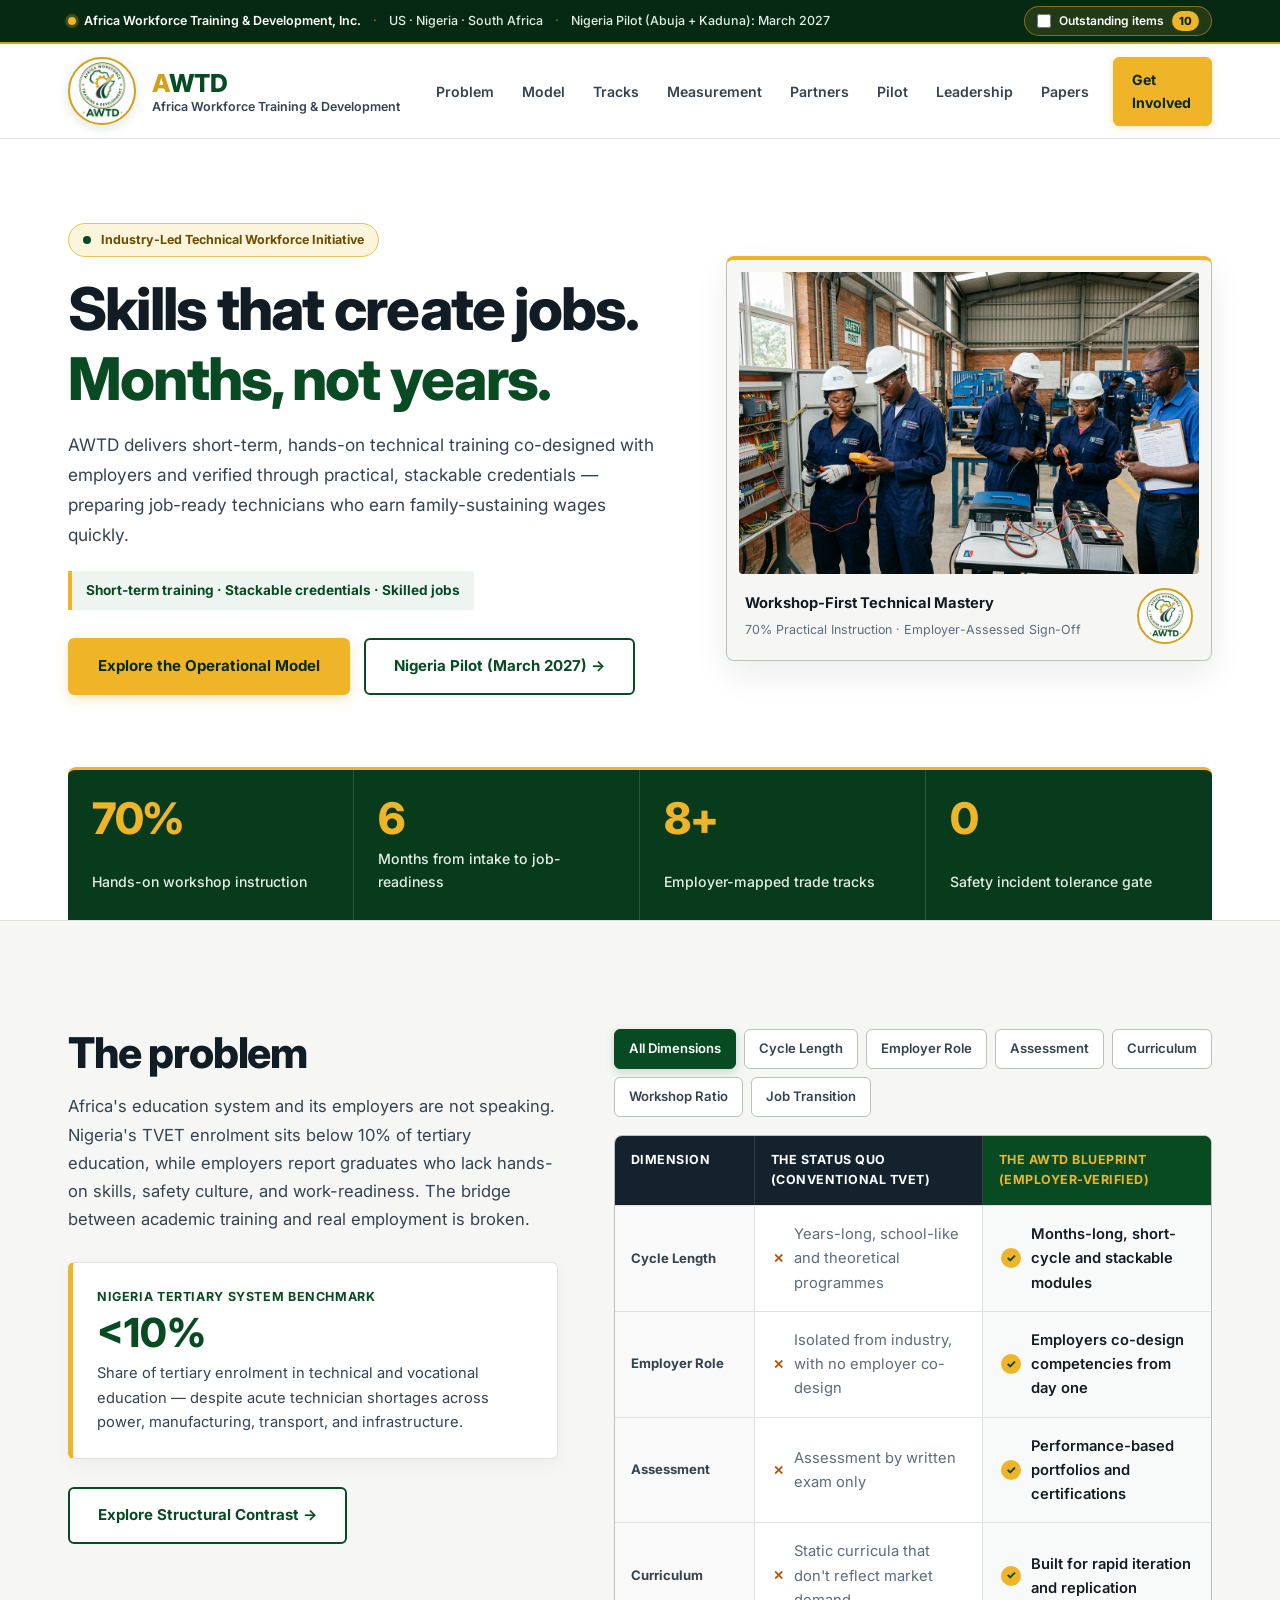
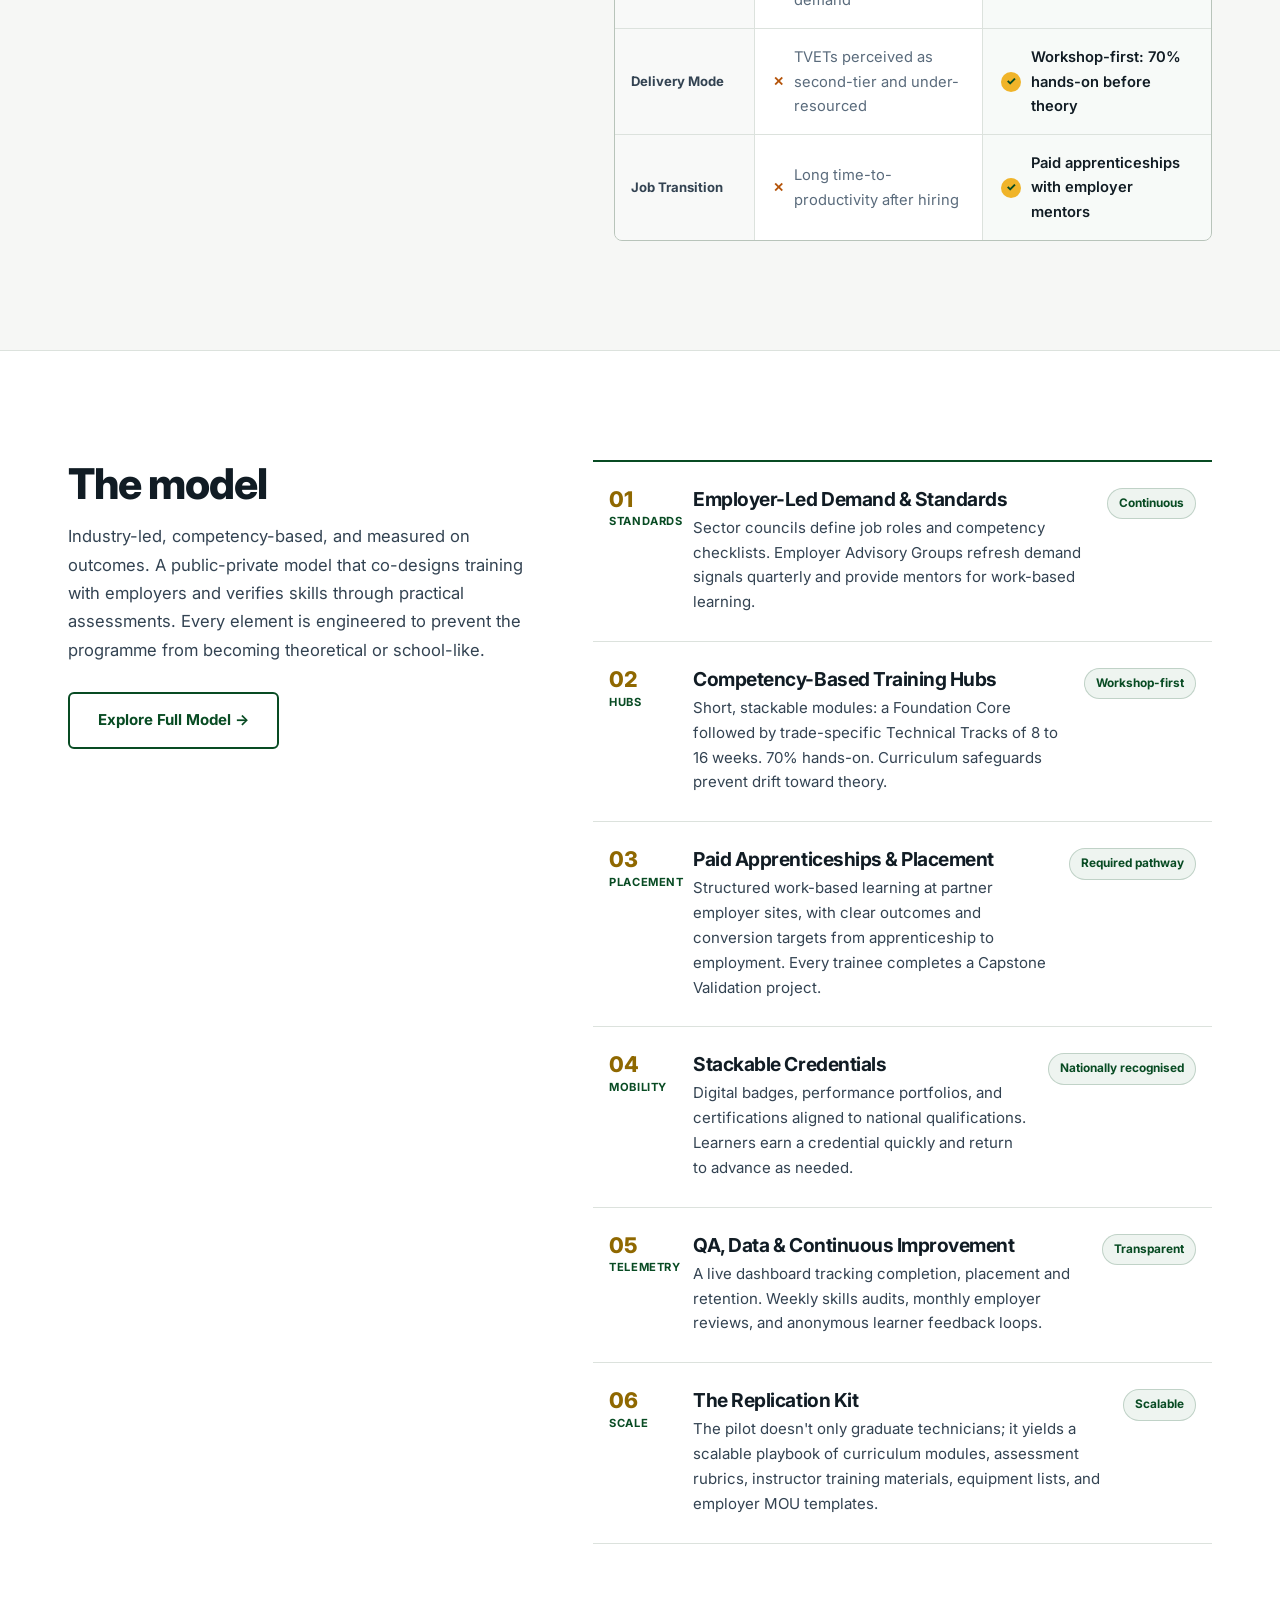
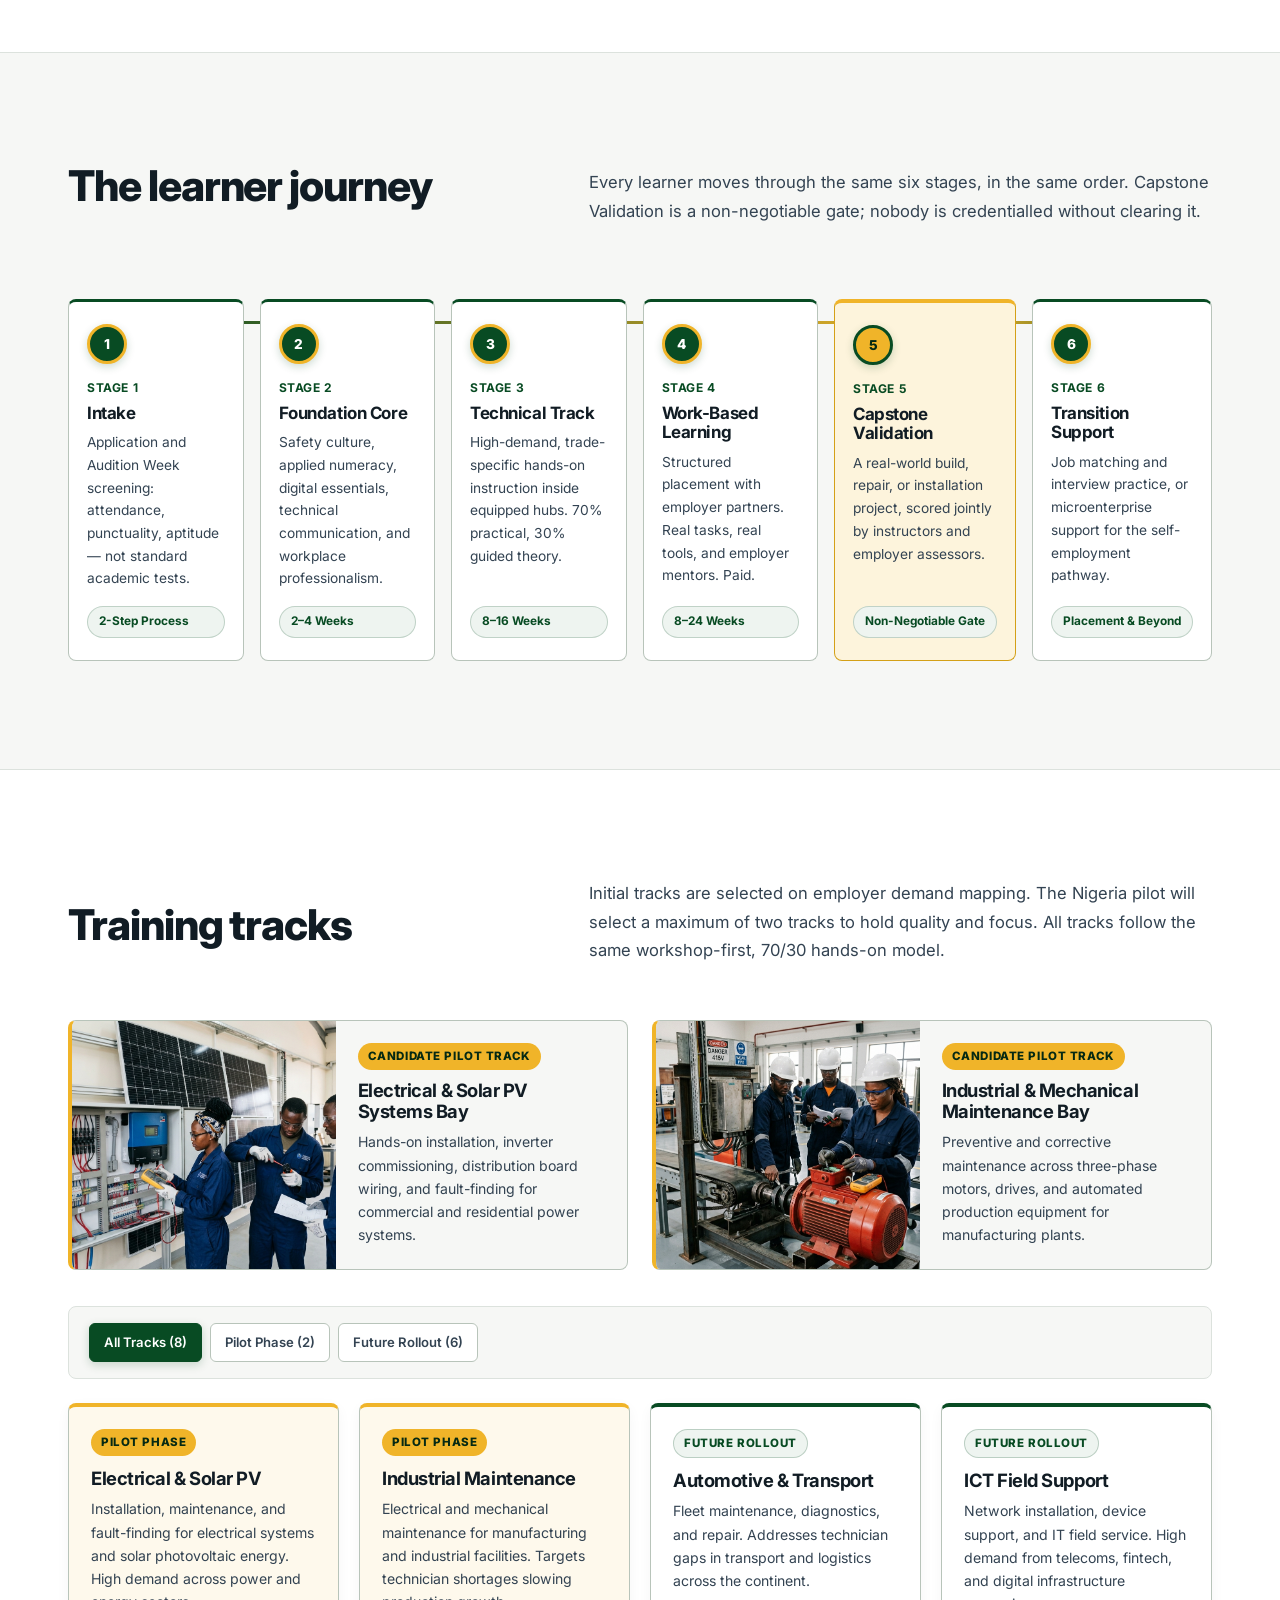
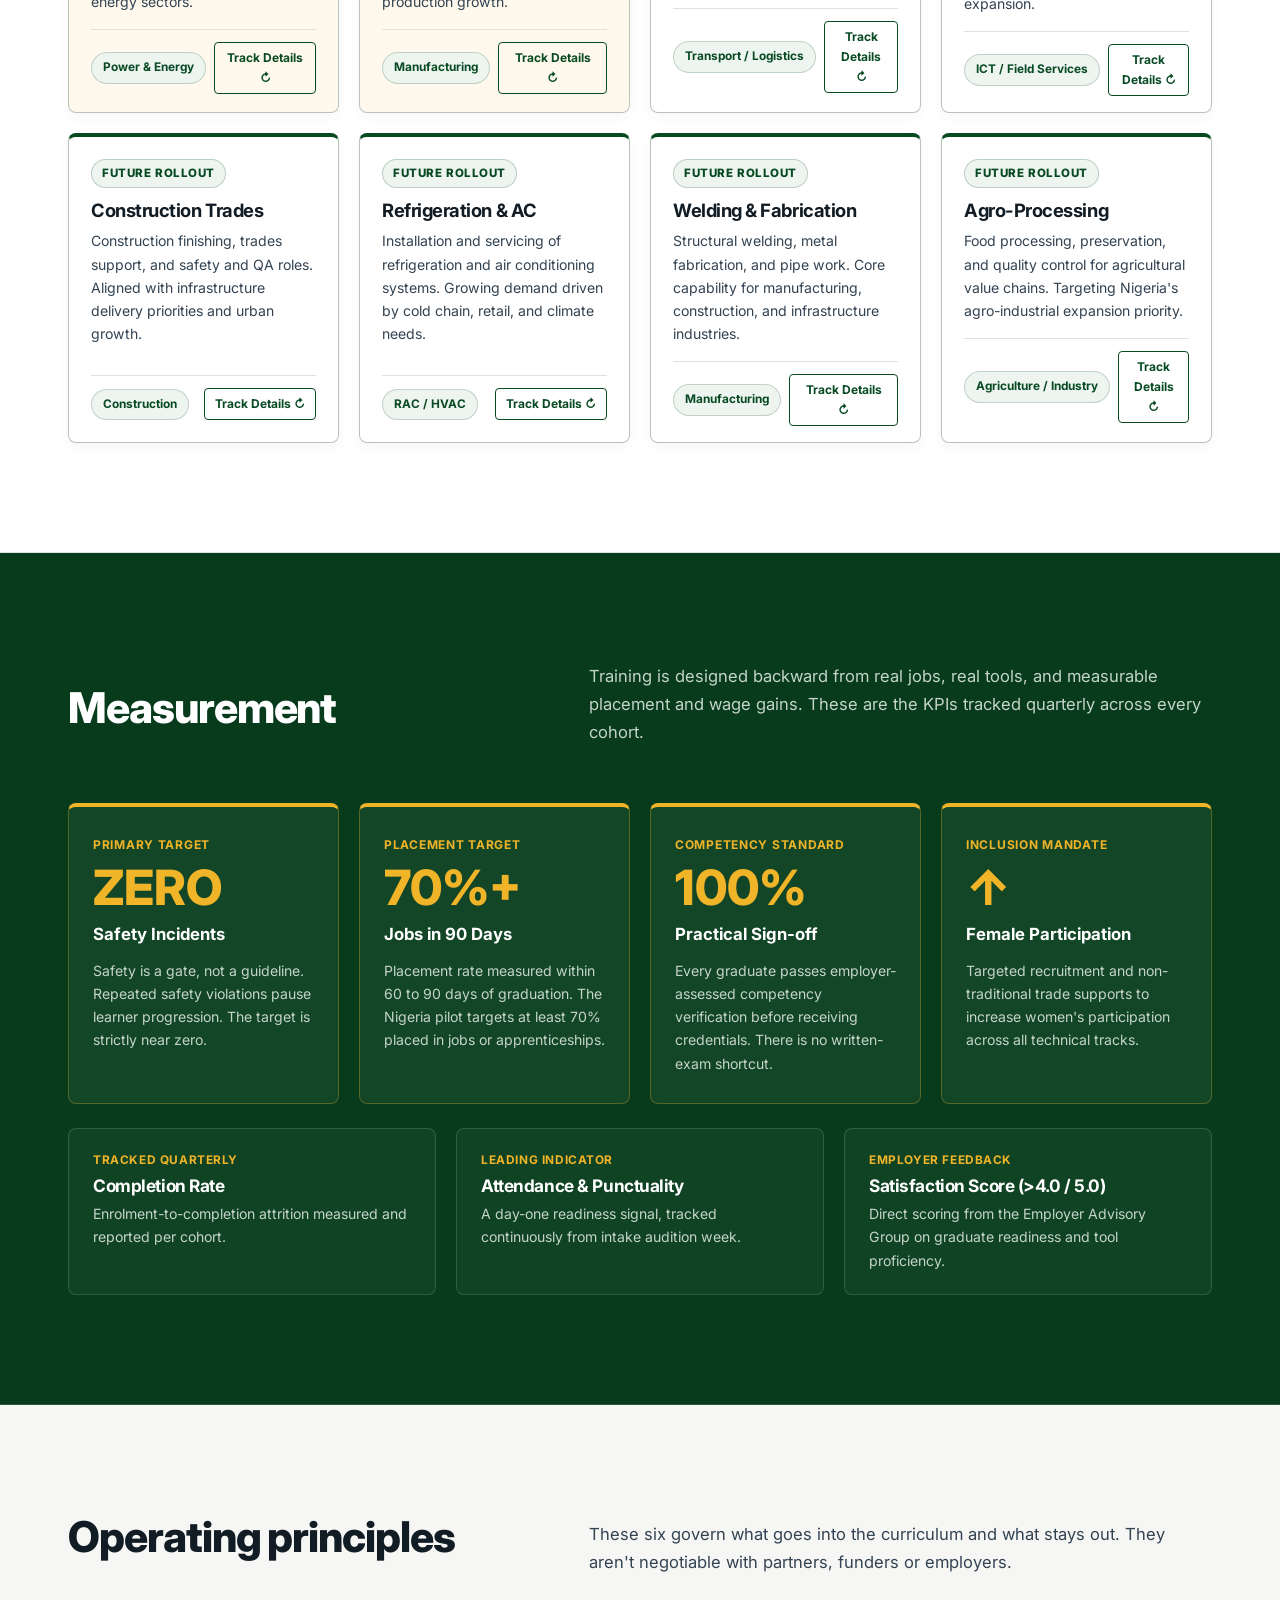
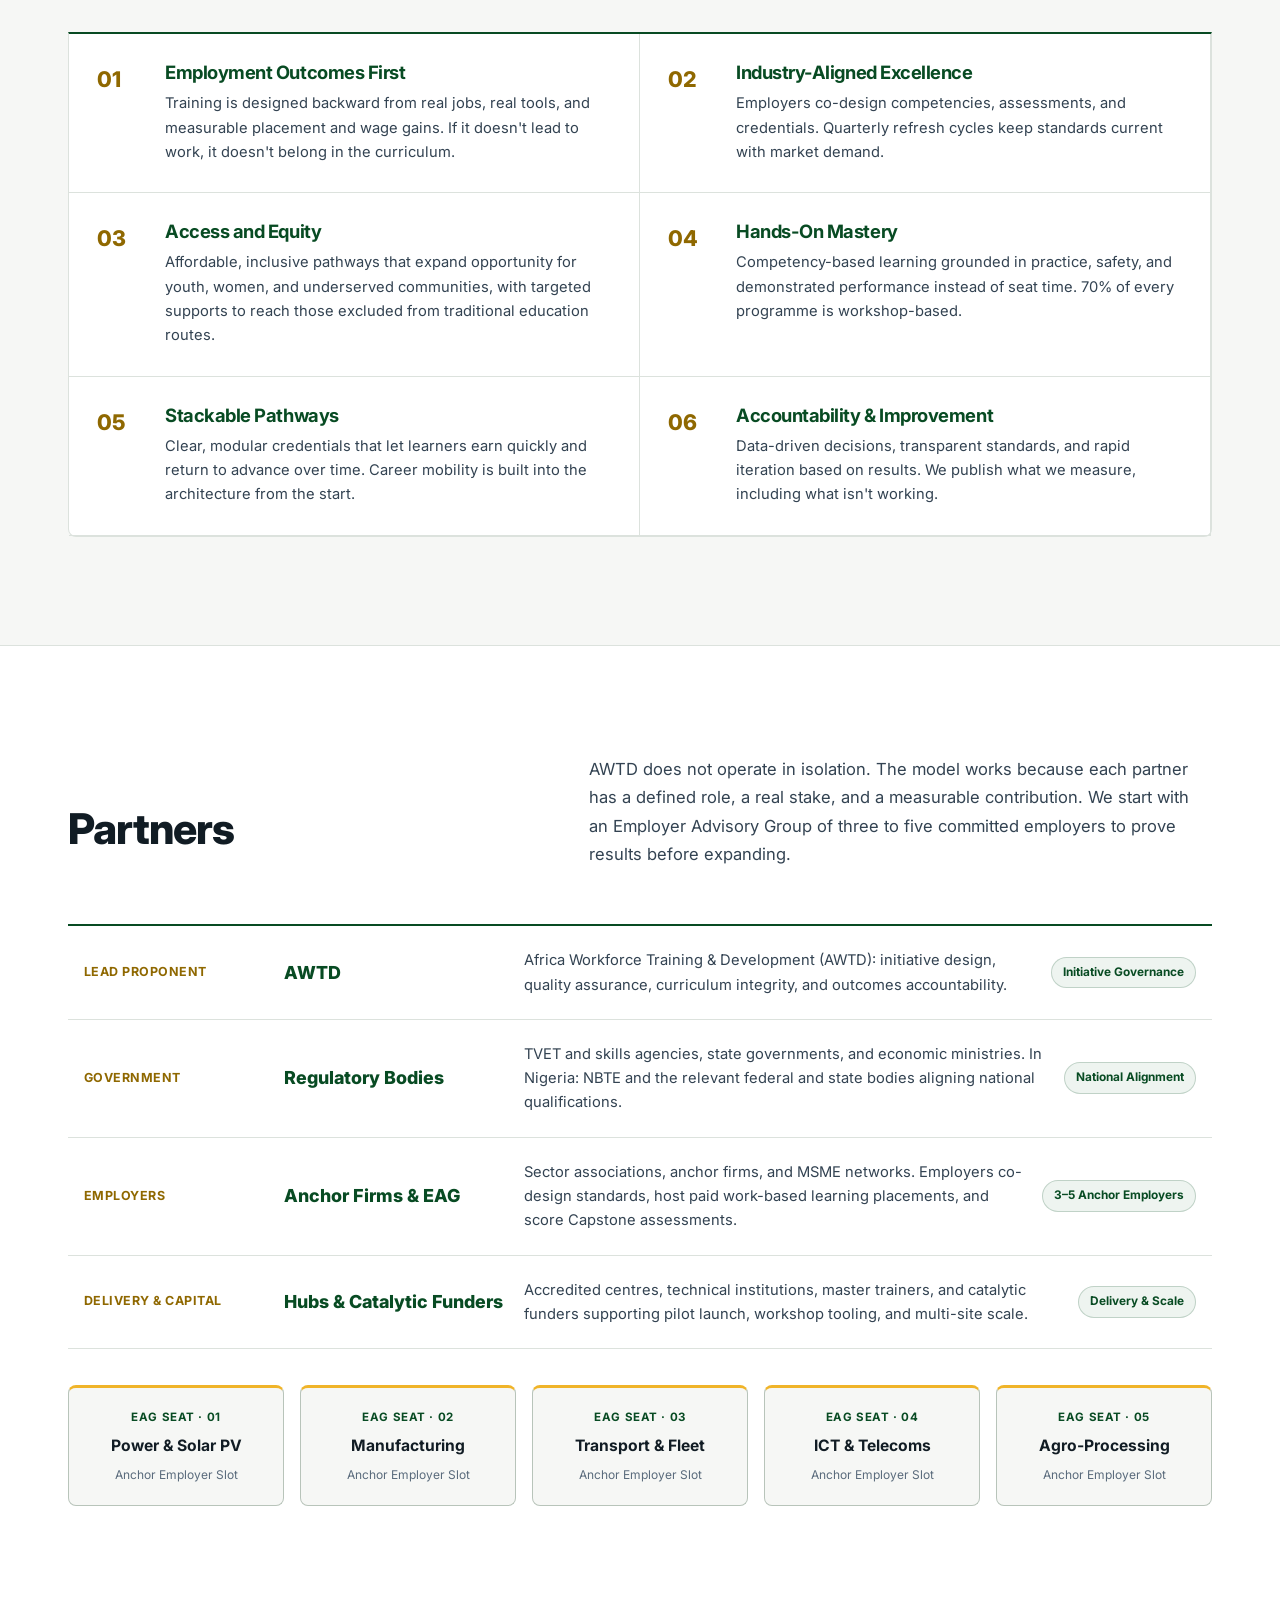
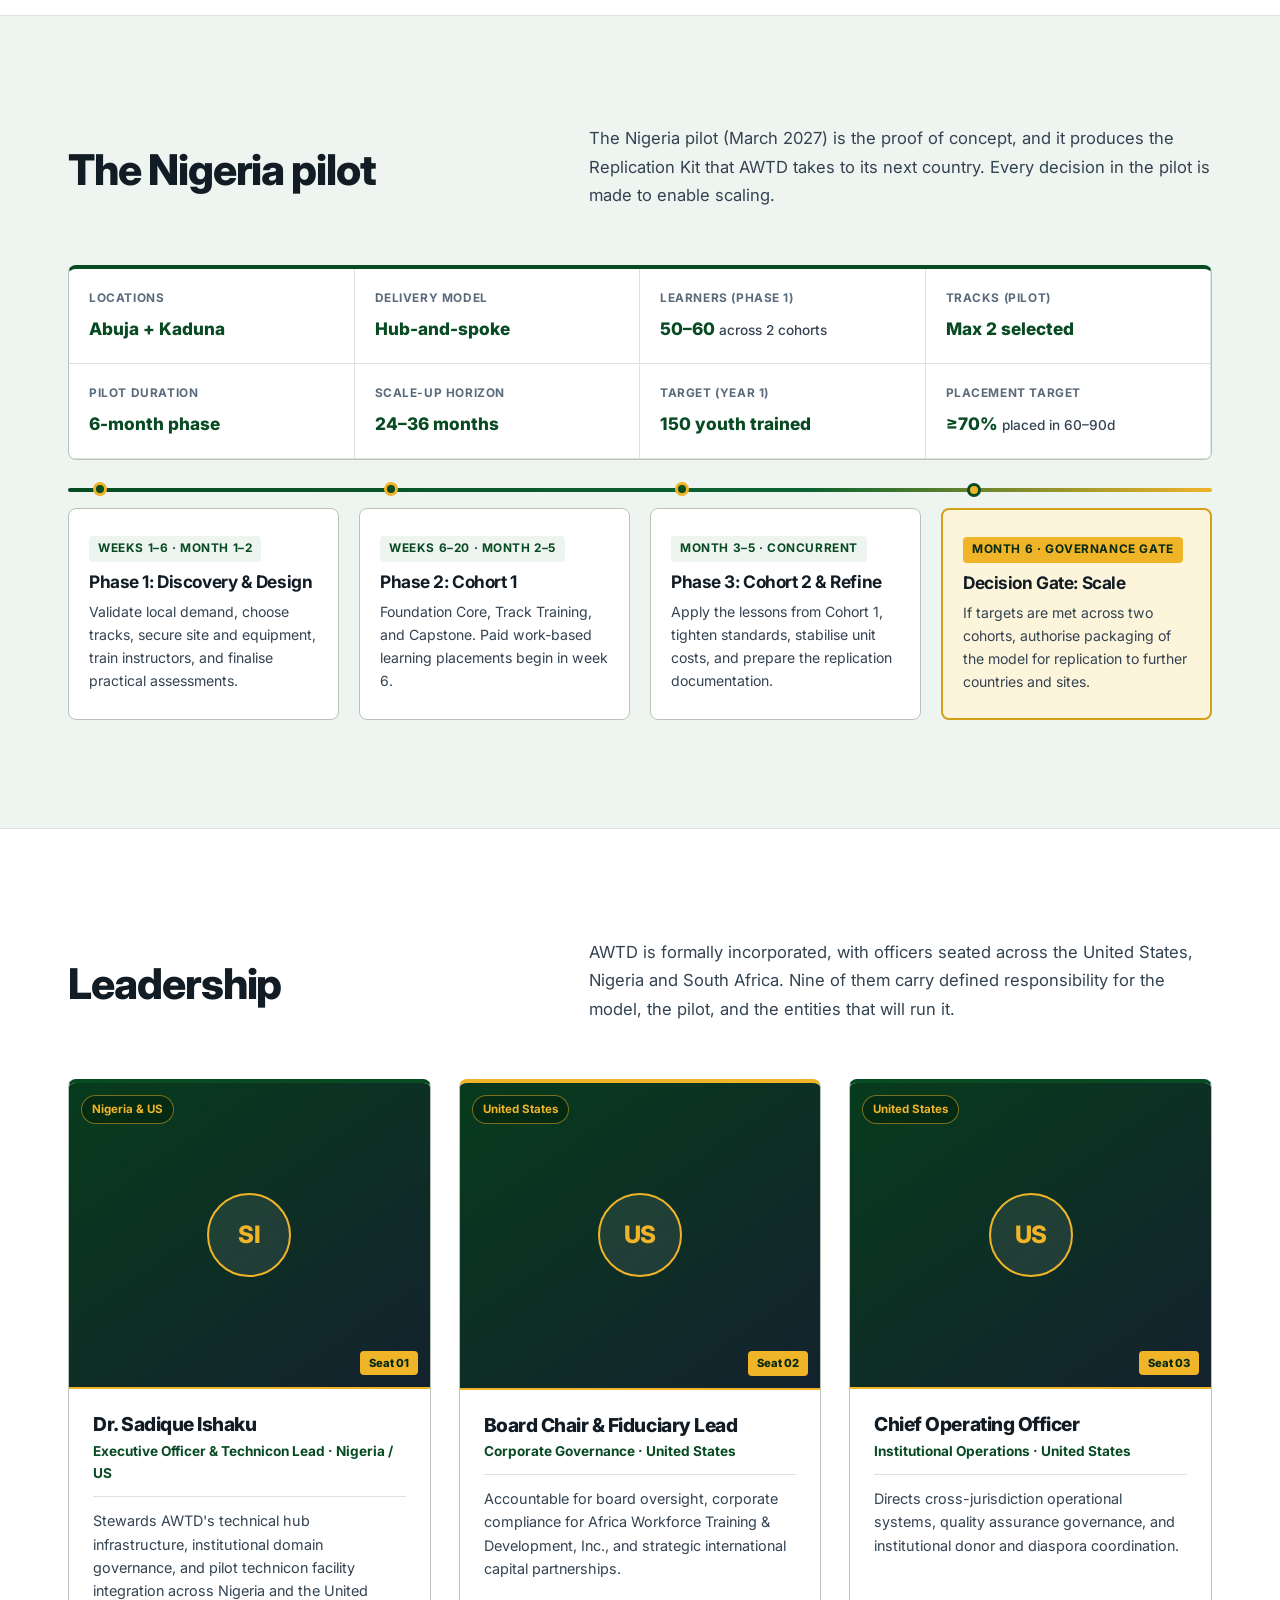
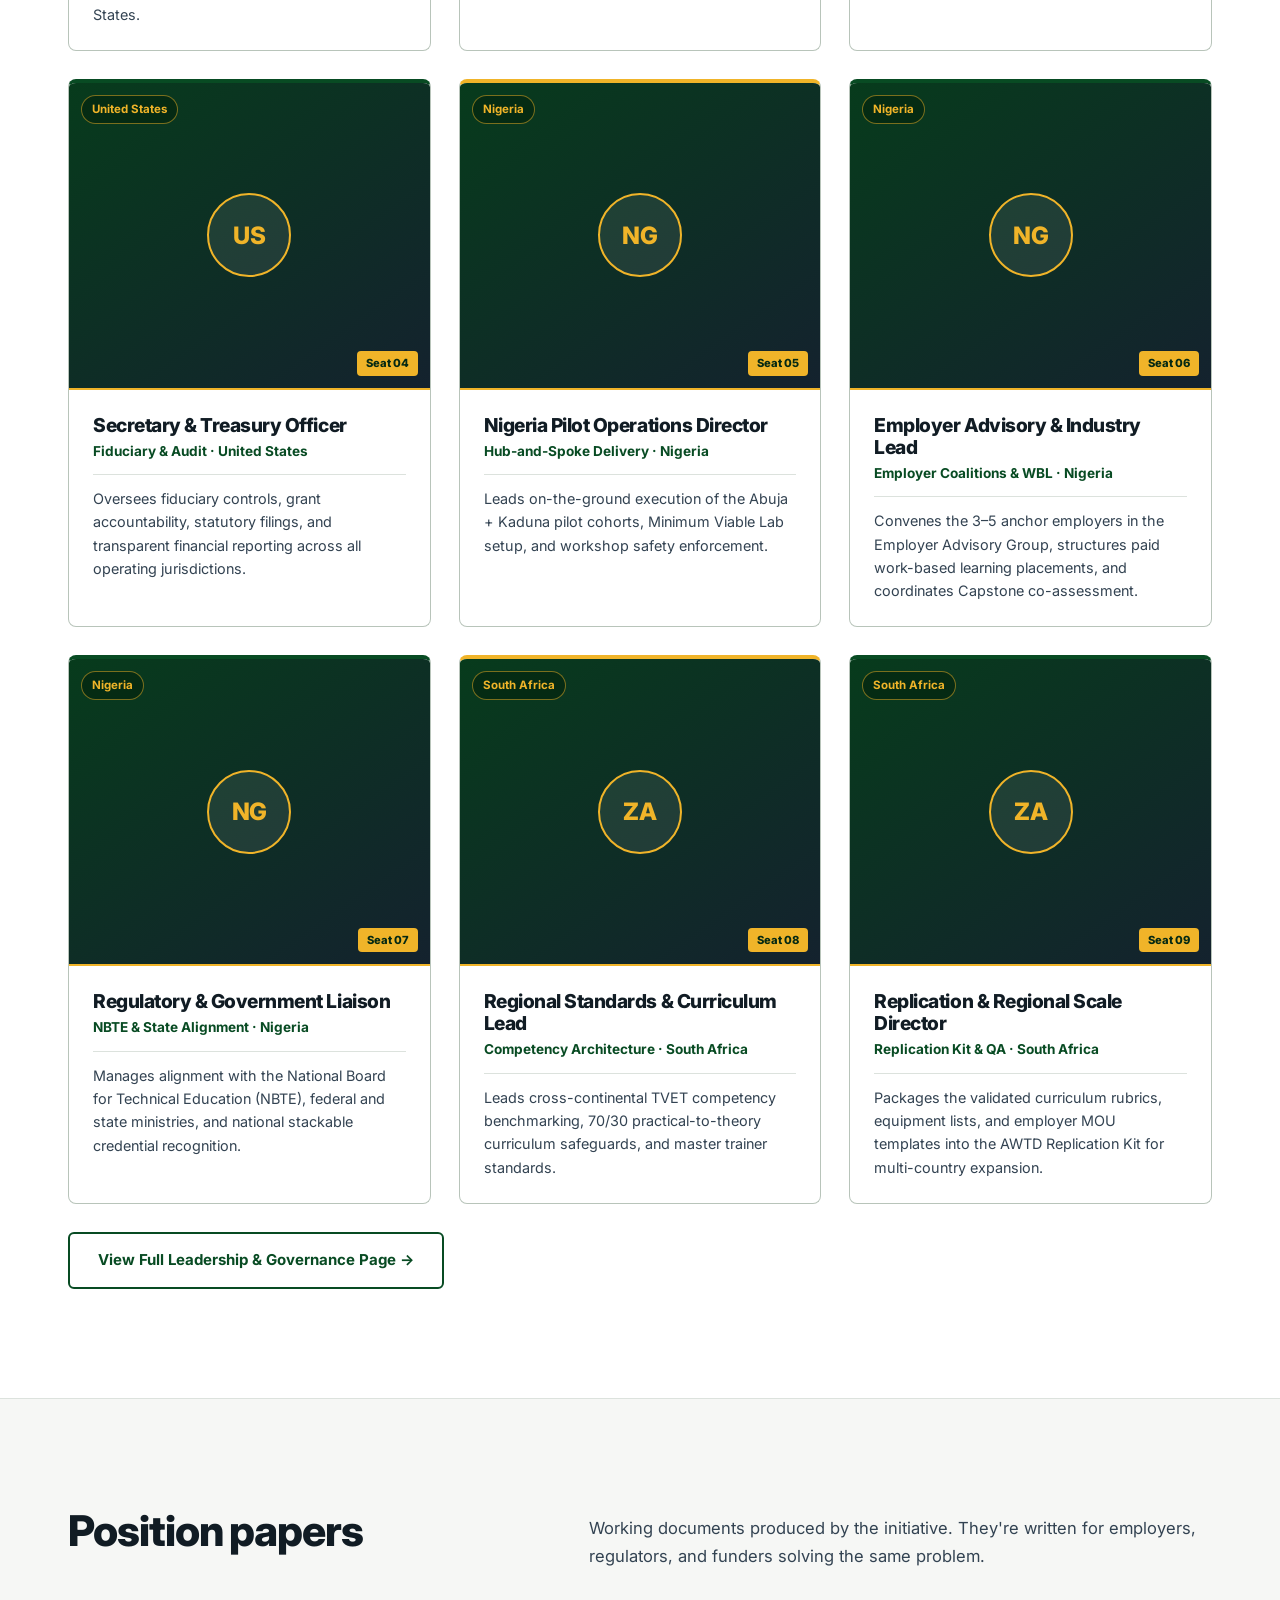
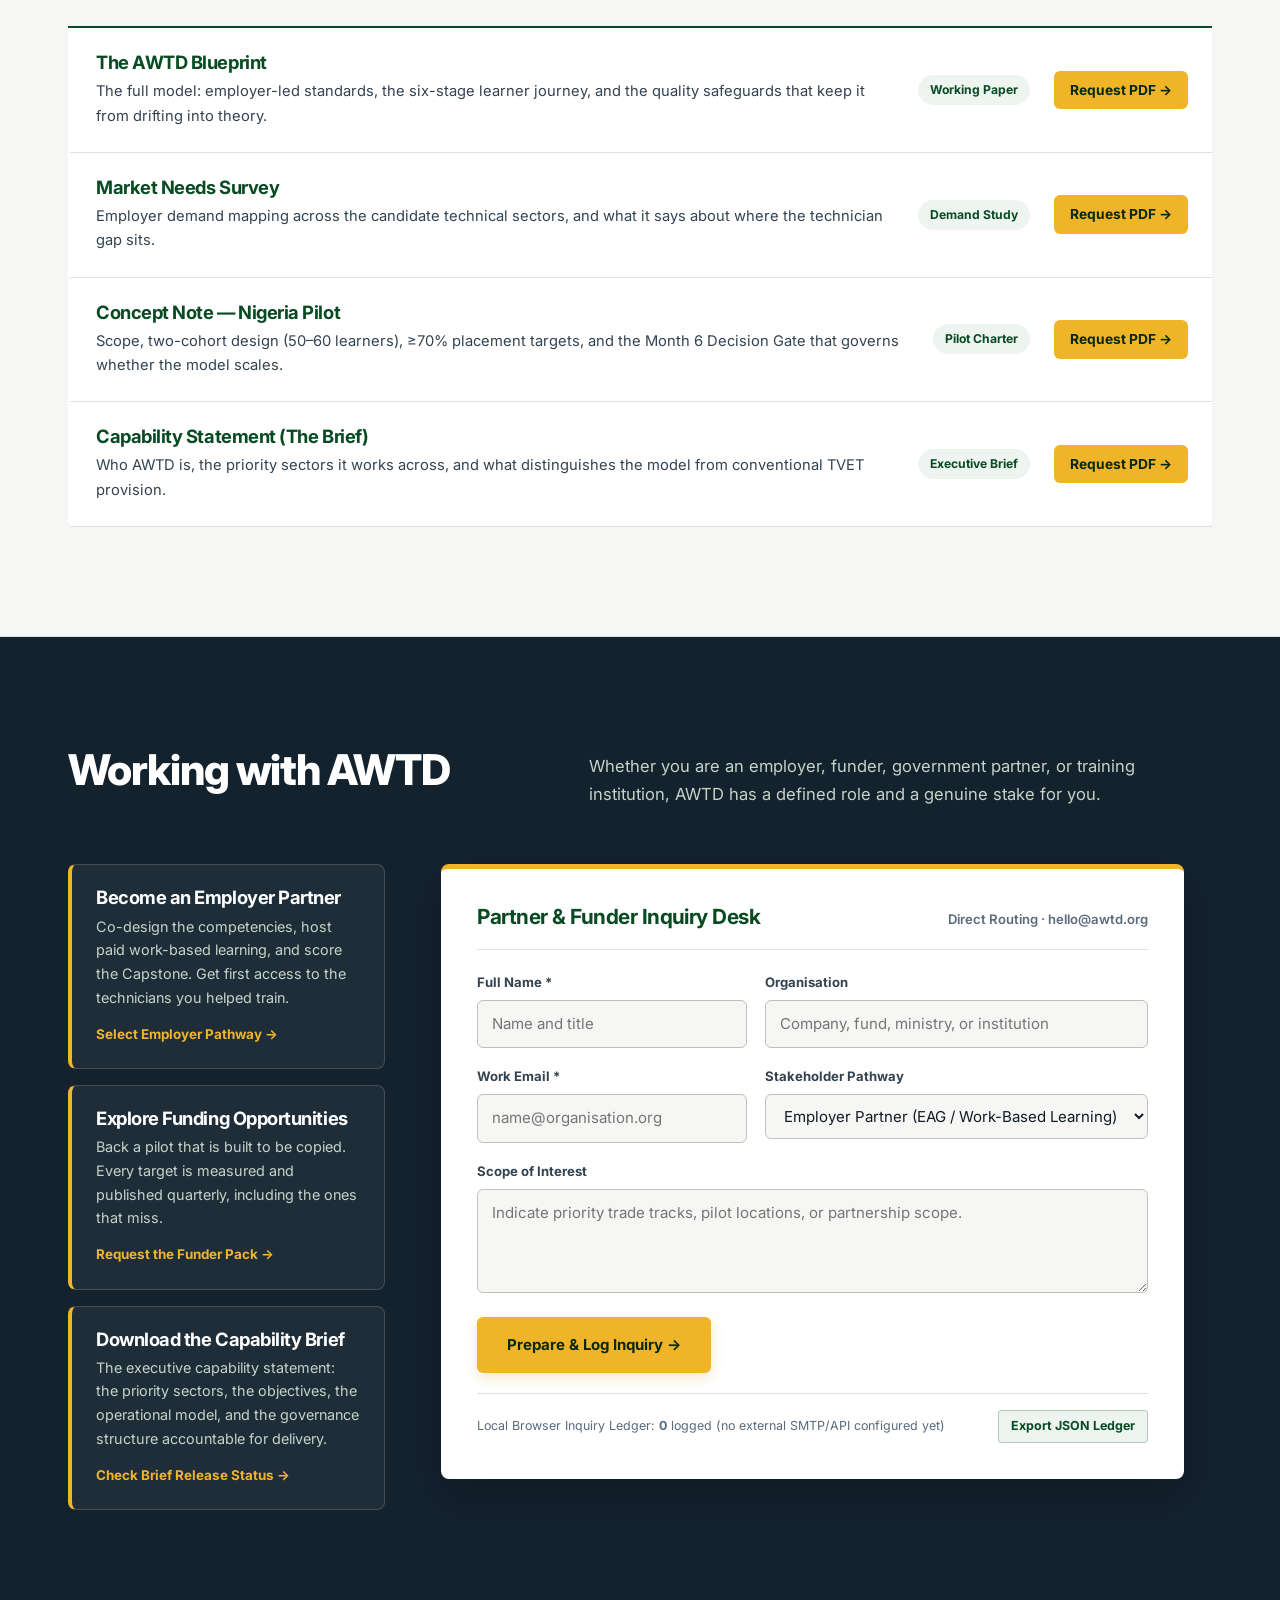
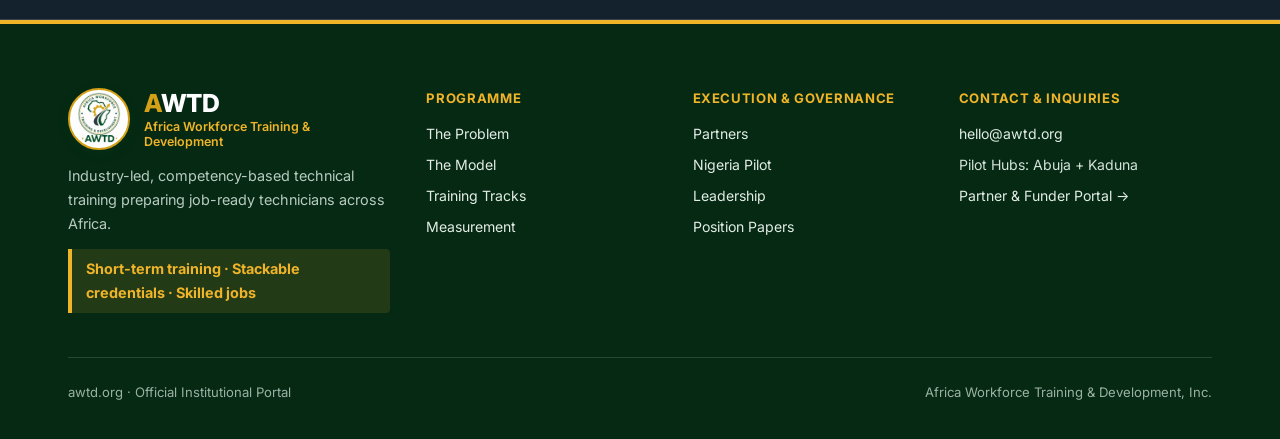
==== commit 585278ed: "Refine typography to Inter, enlarge logo, remove small labels/rules, enhance gold and green accents," ====
--- a/index.html
+++ b/index.html
@@ -9,7 +9,7 @@
   <link rel="icon" type="image/jpeg" href="04%20Logos/awtd-official-logo.jpg">
   <link rel="preconnect" href="https://fonts.googleapis.com">
   <link rel="preconnect" href="https://fonts.gstatic.com" crossorigin>
-  <link rel="stylesheet" href="https://fonts.googleapis.com/css2?family=Fraunces:opsz,wght@9..144,500;9..144,600;9..144,700&family=JetBrains+Mono:wght@400;500;600&family=Plus+Jakarta+Sans:wght@400;500;600;700&display=swap">
+  <link rel="stylesheet" href="https://fonts.googleapis.com/css2?family=Inter:wght@400;500;600;700;800&display=swap">
   <link rel="stylesheet" href="css/styles.css">
 </head>
 <body>
@@ -41,7 +41,7 @@
 <nav class="nav" aria-label="Primary Navigation">
   <div class="wrap nav-in">
     <a class="mark" href="index.html" aria-label="AWTD — Africa Workforce Training & Development Home">
-      <img class="mark-seal" src="04%20Logos/awtd-official-logo.jpg" alt="Official AWTD Logo" width="48" height="48">
+      <img class="mark-seal" src="04%20Logos/awtd-official-logo.jpg" alt="Official AWTD Logo" width="68" height="68">
       <div class="mark-text">
         <span class="mark-glyph"><em>A</em>WTD</span>
         <span class="mark-sub">Africa Workforce Training &amp; Development</span>
@@ -85,7 +85,7 @@
 
 <main id="mainContent">
 
-  <!-- ── HERO: ASYMMETRIC EDITORIAL SPLIT + HAIRLINE STATS LEDGER ── -->
+  <!-- ── HERO ──────────────────────────────────────────────────── -->
   <header class="hero" id="top">
     <div class="wrap">
       <div class="hero-editorial">
@@ -111,32 +111,28 @@
                 <strong>Workshop-First Technical Mastery</strong>
                 <span>70% Practical Instruction · Employer-Assessed Sign-Off</span>
               </div>
-              <img class="hero-seal-badge" src="04%20Logos/awtd-official-logo.jpg" alt="Official AWTD Emblem" width="54" height="54">
+              <img class="hero-seal-badge" src="04%20Logos/awtd-official-logo.jpg" alt="Official AWTD Emblem" width="56" height="56">
             </div>
           </div>
           <div class="pend-note">AWAITING · Site-specific photography from Dr Sadique Ishaku's technicon and pilot site board members will be slotted here as received.</div>
         </div>
       </div>
 
-      <!-- 4-Column Hairline Stats Ledger -->
+      <!-- 4-Column Key Programme Figures -->
       <div class="stats-ledger" aria-label="Key Programme Figures">
         <div class="stat-cell">
-          <span class="stat-index">01 · Curriculum Ratio</span>
           <b data-stat-target="70" data-stat-suffix="%">70%</b>
           <span>Hands-on workshop instruction</span>
         </div>
         <div class="stat-cell">
-          <span class="stat-index">02 · Time to Readiness</span>
           <b data-stat-target="6" data-stat-suffix="">6</b>
           <span>Months from intake to job-readiness</span>
         </div>
         <div class="stat-cell">
-          <span class="stat-index">03 · Priority Sectors</span>
           <b data-stat-target="8" data-stat-suffix="+">8+</b>
           <span>Employer-mapped trade tracks</span>
         </div>
         <div class="stat-cell">
-          <span class="stat-index">04 · Workshop Standard</span>
           <b data-stat-target="0" data-stat-suffix="">0</b>
           <span>Safety incident tolerance gate</span>
         </div>
@@ -144,36 +140,34 @@
     </div>
   </header>
 
-  <!-- ── 01 THE PROBLEM: ASYMMETRIC SPLIT + PAIRED COMPARISON MATRIX ── -->
+  <!-- ── THE PROBLEM ───────────────────────────────────────────── -->
   <section class="band band--stone reveal" id="problem" aria-labelledby="heading-problem">
     <div class="wrap">
       <div class="problem-layout">
         <div class="problem-narrative">
-          <p class="eyebrow">01 · Structural Gap</p>
-          <div class="rule"></div>
           <h2 class="h-sec" id="heading-problem">The problem</h2>
           <p class="lead">Africa's education system and its employers are not speaking. Nigeria's TVET enrolment sits below 10% of tertiary education, while employers report graduates who lack hands-on skills, safety culture, and work-readiness. The bridge between academic training and real employment is broken.</p>
 
           <div class="problem-callout">
-            <span class="problem-callout-label">Benchmark Reality · Nigeria Tertiary System</span>
+            <span class="problem-callout-label">Nigeria Tertiary System Benchmark</span>
             <strong>&lt;10%</strong>
             <p>Share of tertiary enrolment in technical and vocational education — despite acute technician shortages across power, manufacturing, transport, and infrastructure.</p>
           </div>
 
           <div class="btns" style="margin-top:28px">
-            <a class="btn btn-s" href="problem.html">Deep Dive: Structural Contrast →</a>
+            <a class="btn btn-s" href="problem.html">Explore Structural Contrast →</a>
           </div>
         </div>
 
         <div>
           <div class="contrast-controls" role="group" aria-label="Filter comparison dimensions">
-            <button type="button" class="filter-btn is-active" data-contrast-dim="all" aria-pressed="true">All 6 Dimensions</button>
-            <button type="button" class="filter-btn" data-contrast-dim="cycle" aria-pressed="false">01 · Cycle Length</button>
-            <button type="button" class="filter-btn" data-contrast-dim="industry" aria-pressed="false">02 · Employer Role</button>
-            <button type="button" class="filter-btn" data-contrast-dim="assessment" aria-pressed="false">03 · Assessment</button>
-            <button type="button" class="filter-btn" data-contrast-dim="curriculum" aria-pressed="false">04 · Curriculum</button>
-            <button type="button" class="filter-btn" data-contrast-dim="workshop" aria-pressed="false">05 · Workshop Ratio</button>
-            <button type="button" class="filter-btn" data-contrast-dim="transition" aria-pressed="false">06 · Job Transition</button>
+            <button type="button" class="filter-btn is-active" data-contrast-dim="all" aria-pressed="true">All Dimensions</button>
+            <button type="button" class="filter-btn" data-contrast-dim="cycle" aria-pressed="false">Cycle Length</button>
+            <button type="button" class="filter-btn" data-contrast-dim="industry" aria-pressed="false">Employer Role</button>
+            <button type="button" class="filter-btn" data-contrast-dim="assessment" aria-pressed="false">Assessment</button>
+            <button type="button" class="filter-btn" data-contrast-dim="curriculum" aria-pressed="false">Curriculum</button>
+            <button type="button" class="filter-btn" data-contrast-dim="workshop" aria-pressed="false">Workshop Ratio</button>
+            <button type="button" class="filter-btn" data-contrast-dim="transition" aria-pressed="false">Job Transition</button>
           </div>
 
           <div class="comparison-table" role="region" aria-label="Status Quo versus AWTD Blueprint comparison matrix">
@@ -184,37 +178,37 @@
             </div>
 
             <div class="comparison-row" data-dim="cycle">
-              <div class="comparison-dim">01 · Cycle Length</div>
+              <div class="comparison-dim">Cycle Length</div>
               <div class="comparison-cell comparison-cell--quo">Years-long, school-like and theoretical programmes</div>
               <div class="comparison-cell comparison-cell--awtd">Months-long, short-cycle and stackable modules</div>
             </div>
 
             <div class="comparison-row" data-dim="industry">
-              <div class="comparison-dim">02 · Employer Role</div>
+              <div class="comparison-dim">Employer Role</div>
               <div class="comparison-cell comparison-cell--quo">Isolated from industry, with no employer co-design</div>
               <div class="comparison-cell comparison-cell--awtd">Employers co-design competencies from day one</div>
             </div>
 
             <div class="comparison-row" data-dim="assessment">
-              <div class="comparison-dim">03 · Assessment</div>
+              <div class="comparison-dim">Assessment</div>
               <div class="comparison-cell comparison-cell--quo">Assessment by written exam only</div>
               <div class="comparison-cell comparison-cell--awtd">Performance-based portfolios and certifications</div>
             </div>
 
             <div class="comparison-row" data-dim="curriculum">
-              <div class="comparison-dim">04 · Curriculum</div>
+              <div class="comparison-dim">Curriculum</div>
               <div class="comparison-cell comparison-cell--quo">Static curricula that don't reflect market demand</div>
               <div class="comparison-cell comparison-cell--awtd">Built for rapid iteration and replication</div>
             </div>
 
             <div class="comparison-row" data-dim="workshop">
-              <div class="comparison-dim">05 · Delivery Mode</div>
+              <div class="comparison-dim">Delivery Mode</div>
               <div class="comparison-cell comparison-cell--quo">TVETs perceived as second-tier and under-resourced</div>
               <div class="comparison-cell comparison-cell--awtd">Workshop-first: 70% hands-on before theory</div>
             </div>
 
             <div class="comparison-row" data-dim="transition">
-              <div class="comparison-dim">06 · Job Transition</div>
+              <div class="comparison-dim">Job Transition</div>
               <div class="comparison-cell comparison-cell--quo">Long time-to-productivity after hiring</div>
               <div class="comparison-cell comparison-cell--awtd">Paid apprenticeships with employer mentors</div>
             </div>
@@ -224,17 +218,15 @@
     </div>
   </section>
 
-  <!-- ── 02 THE MODEL: STICKY ARCHITECTURAL SPINE + 6-PART DIVIDED INDEX ── -->
+  <!-- ── THE MODEL ─────────────────────────────────────────────── -->
   <section class="band reveal" id="model" aria-labelledby="heading-model">
     <div class="wrap">
       <div class="editorial-split">
         <div class="editorial-spine">
-          <p class="eyebrow">02 · System Architecture</p>
-          <div class="rule"></div>
           <h2 class="h-sec" id="heading-model">The model</h2>
           <p class="lead">Industry-led, competency-based, and measured on outcomes. A public-private model that co-designs training with employers and verifies skills through practical assessments. Every element is engineered to prevent the programme from becoming theoretical or school-like.</p>
           <div class="btns" style="margin-top:28px">
-            <a class="btn btn-s" href="model.html">Explore Full Architecture →</a>
+            <a class="btn btn-s" href="model.html">Explore Full Model →</a>
           </div>
         </div>
 
@@ -309,13 +301,11 @@
     </div>
   </section>
 
-  <!-- ── 03 THE LEARNER JOURNEY: CONNECTED 6-STAGE PROCESS PIPELINE ── -->
+  <!-- ── THE LEARNER JOURNEY ───────────────────────────────────── -->
   <section class="band band--stone reveal" id="journey" aria-labelledby="heading-journey">
     <div class="wrap">
       <div class="sec-head">
         <div>
-          <p class="eyebrow">03 · Six-Stage Pathway</p>
-          <div class="rule"></div>
           <h2 class="h-sec" id="heading-journey">The learner journey</h2>
         </div>
         <p class="lead">Every learner moves through the same six stages, in the same order. Capstone Validation is a non-negotiable gate; nobody is credentialled without clearing it.</p>
@@ -324,48 +314,48 @@
       <div class="pend">
         <div class="pipeline-track" role="list" aria-label="Six-stage learner progression">
           <div class="pipeline-stage" role="listitem">
-            <div class="pipeline-node" aria-hidden="true">01</div>
-            <span class="step-n">Stage 1 · Screening</span>
+            <div class="pipeline-node" aria-hidden="true">1</div>
+            <span class="step-n">Stage 1</span>
             <h3>Intake</h3>
             <p>Application and Audition Week screening: attendance, punctuality, aptitude — not standard academic tests.</p>
             <span class="tag">2-Step Process</span>
           </div>
 
           <div class="pipeline-stage" role="listitem">
-            <div class="pipeline-node" aria-hidden="true">02</div>
-            <span class="step-n">Stage 2 · Readiness</span>
+            <div class="pipeline-node" aria-hidden="true">2</div>
+            <span class="step-n">Stage 2</span>
             <h3>Foundation Core</h3>
             <p>Safety culture, applied numeracy, digital essentials, technical communication, and workplace professionalism.</p>
             <span class="tag">2–4 Weeks</span>
           </div>
 
           <div class="pipeline-stage" role="listitem">
-            <div class="pipeline-node" aria-hidden="true">03</div>
-            <span class="step-n">Stage 3 · Workshop</span>
+            <div class="pipeline-node" aria-hidden="true">3</div>
+            <span class="step-n">Stage 3</span>
             <h3>Technical Track</h3>
             <p>High-demand, trade-specific hands-on instruction inside equipped hubs. 70% practical, 30% guided theory.</p>
             <span class="tag">8–16 Weeks</span>
           </div>
 
           <div class="pipeline-stage" role="listitem">
-            <div class="pipeline-node" aria-hidden="true">04</div>
-            <span class="step-n">Stage 4 · Industry</span>
+            <div class="pipeline-node" aria-hidden="true">4</div>
+            <span class="step-n">Stage 4</span>
             <h3>Work-Based Learning</h3>
             <p>Structured placement with employer partners. Real tasks, real tools, and employer mentors. Paid.</p>
             <span class="tag">8–24 Weeks</span>
           </div>
 
           <div class="pipeline-stage pipeline-stage--gate" role="listitem">
-            <div class="pipeline-node" aria-hidden="true">05</div>
-            <span class="step-n">Stage 5 · Verification Gate</span>
+            <div class="pipeline-node" aria-hidden="true">5</div>
+            <span class="step-n">Stage 5</span>
             <h3>Capstone Validation</h3>
             <p>A real-world build, repair, or installation project, scored jointly by instructors and employer assessors.</p>
             <span class="tag">Non-Negotiable Gate</span>
           </div>
 
           <div class="pipeline-stage" role="listitem">
-            <div class="pipeline-node" aria-hidden="true">06</div>
-            <span class="step-n">Stage 6 · Mobility</span>
+            <div class="pipeline-node" aria-hidden="true">6</div>
+            <span class="step-n">Stage 6</span>
             <h3>Transition Support</h3>
             <p>Job matching and interview practice, or microenterprise support for the self-employment pathway.</p>
             <span class="tag">Placement &amp; Beyond</span>
@@ -376,13 +366,11 @@
     </div>
   </section>
 
-  <!-- ── 04 TRAINING TRACKS: PHOTOGRAPHY STRIP + INTERACTIVE 3D FLIP DOSSIERS ── -->
+  <!-- ── TRAINING TRACKS ───────────────────────────────────────── -->
   <section class="band reveal" id="tracks" aria-labelledby="heading-tracks">
     <div class="wrap">
       <div class="sec-head">
         <div>
-          <p class="eyebrow">04 · Employer-Mapped Trades</p>
-          <div class="rule"></div>
           <h2 class="h-sec" id="heading-tracks">Training tracks</h2>
         </div>
         <p class="lead">Initial tracks are selected on employer demand mapping. The Nigeria pilot will select a maximum of two tracks to hold quality and focus. All tracks follow the same workshop-first, 70/30 hands-on model.</p>
@@ -393,7 +381,7 @@
         <div class="workshop-feature-item">
           <img src="05%20Images/solar-electrical-bay.jpg" alt="Trainees testing solar photovoltaic panels and electrical distribution switchgear" width="600" height="338" loading="lazy">
           <div class="workshop-feature-caption">
-            <span class="chip">Candidate Pilot Track 01</span>
+            <span class="chip">Candidate Pilot Track</span>
             <h3>Electrical &amp; Solar PV Systems Bay</h3>
             <p>Hands-on installation, inverter commissioning, distribution board wiring, and fault-finding for commercial and residential power systems.</p>
           </div>
@@ -401,7 +389,7 @@
         <div class="workshop-feature-item">
           <img src="05%20Images/industrial-maintenance-bay.jpg" alt="Technicians diagnosing a three-phase industrial motor and automated conveyor system" width="600" height="338" loading="lazy">
           <div class="workshop-feature-caption">
-            <span class="chip">Candidate Pilot Track 02</span>
+            <span class="chip">Candidate Pilot Track</span>
             <h3>Industrial &amp; Mechanical Maintenance Bay</h3>
             <p>Preventive and corrective maintenance across three-phase motors, drives, and automated production equipment for manufacturing plants.</p>
           </div>
@@ -415,7 +403,7 @@
           <button type="button" class="filter-btn" data-track-filter="pilot" aria-pressed="false">Pilot Phase (<span data-filter-count="pilot">2</span>)</button>
           <button type="button" class="filter-btn" data-track-filter="future" aria-pressed="false">Future Rollout (<span data-filter-count="future">6</span>)</button>
         </div>
-        <span id="trackPilotStatus" class="eyebrow" style="margin:0;color:var(--forest)" aria-live="polite"></span>
+        <span id="trackPilotStatus" style="font-size:0.84rem;font-weight:700;color:var(--forest)" aria-live="polite"></span>
       </div>
 
       <!-- 8 Interactive 3D Flip Dossier Cards -->
@@ -426,32 +414,31 @@
             <div class="track-face track-face--front">
               <div class="track-top">
                 <span class="chip">Pilot phase</span>
-                <span class="track-num">TRK · 01</span>
               </div>
               <h3>Electrical &amp; Solar PV</h3>
               <p>Installation, maintenance, and fault-finding for electrical systems and solar photovoltaic energy. High demand across power and energy sectors.</p>
               <div class="track-footer">
                 <div class="track-actions-row">
                   <span class="tag">Power &amp; Energy</span>
-                  <button type="button" class="track-flip-btn" aria-expanded="false">Inspect Dossier ↻</button>
+                  <button type="button" class="track-flip-btn" aria-expanded="false">Track Details ↻</button>
                 </div>
                 <button type="button" class="track-pilot-toggle">Remove Pilot chip</button>
               </div>
             </div>
             <div class="track-face track-face--back">
               <div class="track-top">
-                <span class="track-back-eyebrow">Competency Dossier · TRK 01</span>
+                <span class="track-back-eyebrow">Track Standard</span>
               </div>
               <h4>Electrical &amp; Solar PV</h4>
               <div class="track-spec-list">
-                <div class="track-spec-row"><span>Workshop Split</span><strong>70% Practical / 30% Theory</strong></div>
-                <div class="track-spec-row"><span>Track Duration</span><strong>8–16 Weeks + WBL</strong></div>
-                <div class="track-spec-row"><span>Core Scope</span><strong>PV Arrays, Inverters, Switchgear, Fault Diagnostics</strong></div>
-                <div class="track-spec-row"><span>Capstone Gate</span><strong>Live Solar-Hybrid Panel &amp; Load Commissioning</strong></div>
+                <div class="track-spec-row"><span>Workshop Ratio</span><strong>70% Practical / 30% Theory</strong></div>
+                <div class="track-spec-row"><span>Track Duration</span><strong>8–16 Weeks + Paid WBL</strong></div>
+                <div class="track-spec-row"><span>Sector</span><strong>Power &amp; Energy</strong></div>
+                <div class="track-spec-row"><span>Sign-off Gate</span><strong>Capstone Validation Project</strong></div>
               </div>
               <div class="track-actions-row">
                 <span class="tag">Employer-Verified</span>
-                <button type="button" class="track-flip-btn" aria-expanded="true">← Overview</button>
+                <button type="button" class="track-flip-btn" aria-expanded="true">← Back</button>
               </div>
             </div>
           </div>
@@ -463,32 +450,31 @@
             <div class="track-face track-face--front">
               <div class="track-top">
                 <span class="chip">Pilot phase</span>
-                <span class="track-num">TRK · 02</span>
               </div>
               <h3>Industrial Maintenance</h3>
               <p>Electrical and mechanical maintenance for manufacturing and industrial facilities. Targets technician shortages slowing production growth.</p>
               <div class="track-footer">
                 <div class="track-actions-row">
                   <span class="tag">Manufacturing</span>
-                  <button type="button" class="track-flip-btn" aria-expanded="false">Inspect Dossier ↻</button>
+                  <button type="button" class="track-flip-btn" aria-expanded="false">Track Details ↻</button>
                 </div>
                 <button type="button" class="track-pilot-toggle">Remove Pilot chip</button>
               </div>
             </div>
             <div class="track-face track-face--back">
               <div class="track-top">
-                <span class="track-back-eyebrow">Competency Dossier · TRK 02</span>
+                <span class="track-back-eyebrow">Track Standard</span>
               </div>
               <h4>Industrial Maintenance</h4>
               <div class="track-spec-list">
-                <div class="track-spec-row"><span>Workshop Split</span><strong>70% Practical / 30% Theory</strong></div>
-                <div class="track-spec-row"><span>Track Duration</span><strong>8–16 Weeks + WBL</strong></div>
-                <div class="track-spec-row"><span>Core Scope</span><strong>3-Phase Motors, Drives, Bearings, Preventive QA</strong></div>
-                <div class="track-spec-row"><span>Capstone Gate</span><strong>Timed Electro-Mechanical Line Fault Recovery</strong></div>
+                <div class="track-spec-row"><span>Workshop Ratio</span><strong>70% Practical / 30% Theory</strong></div>
+                <div class="track-spec-row"><span>Track Duration</span><strong>8–16 Weeks + Paid WBL</strong></div>
+                <div class="track-spec-row"><span>Sector</span><strong>Manufacturing</strong></div>
+                <div class="track-spec-row"><span>Sign-off Gate</span><strong>Capstone Validation Project</strong></div>
               </div>
               <div class="track-actions-row">
                 <span class="tag">Employer-Verified</span>
-                <button type="button" class="track-flip-btn" aria-expanded="true">← Overview</button>
+                <button type="button" class="track-flip-btn" aria-expanded="true">← Back</button>
               </div>
             </div>
           </div>
@@ -500,32 +486,31 @@
             <div class="track-face track-face--front">
               <div class="track-top">
                 <span class="chip chip--future">Future rollout</span>
-                <span class="track-num">TRK · 03</span>
               </div>
               <h3>Automotive &amp; Transport</h3>
               <p>Fleet maintenance, diagnostics, and repair. Addresses technician gaps in transport and logistics across the continent.</p>
               <div class="track-footer">
                 <div class="track-actions-row">
                   <span class="tag">Transport / Logistics</span>
-                  <button type="button" class="track-flip-btn" aria-expanded="false">Inspect Dossier ↻</button>
+                  <button type="button" class="track-flip-btn" aria-expanded="false">Track Details ↻</button>
                 </div>
                 <button type="button" class="track-pilot-toggle">Set as Pilot track</button>
               </div>
             </div>
             <div class="track-face track-face--back">
               <div class="track-top">
-                <span class="track-back-eyebrow">Competency Dossier · TRK 03</span>
+                <span class="track-back-eyebrow">Track Standard</span>
               </div>
               <h4>Automotive &amp; Transport</h4>
               <div class="track-spec-list">
-                <div class="track-spec-row"><span>Workshop Split</span><strong>70% Practical / 30% Theory</strong></div>
-                <div class="track-spec-row"><span>Track Duration</span><strong>8–16 Weeks + WBL</strong></div>
-                <div class="track-spec-row"><span>Core Scope</span><strong>OBD Diagnostics, Braking, Electrical &amp; Powertrain</strong></div>
-                <div class="track-spec-row"><span>Capstone Gate</span><strong>Full Commercial Fleet Diagnostic &amp; Overhaul</strong></div>
+                <div class="track-spec-row"><span>Workshop Ratio</span><strong>70% Practical / 30% Theory</strong></div>
+                <div class="track-spec-row"><span>Track Duration</span><strong>8–16 Weeks + Paid WBL</strong></div>
+                <div class="track-spec-row"><span>Sector</span><strong>Transport / Logistics</strong></div>
+                <div class="track-spec-row"><span>Sign-off Gate</span><strong>Capstone Validation Project</strong></div>
               </div>
               <div class="track-actions-row">
                 <span class="tag">Employer-Verified</span>
-                <button type="button" class="track-flip-btn" aria-expanded="true">← Overview</button>
+                <button type="button" class="track-flip-btn" aria-expanded="true">← Back</button>
               </div>
             </div>
           </div>
@@ -537,32 +522,31 @@
             <div class="track-face track-face--front">
               <div class="track-top">
                 <span class="chip chip--future">Future rollout</span>
-                <span class="track-num">TRK · 04</span>
               </div>
               <h3>ICT Field Support</h3>
               <p>Network installation, device support, and IT field service. High demand from telecoms, fintech, and digital infrastructure expansion.</p>
               <div class="track-footer">
                 <div class="track-actions-row">
                   <span class="tag">ICT / Field Services</span>
-                  <button type="button" class="track-flip-btn" aria-expanded="false">Inspect Dossier ↻</button>
+                  <button type="button" class="track-flip-btn" aria-expanded="false">Track Details ↻</button>
                 </div>
                 <button type="button" class="track-pilot-toggle">Set as Pilot track</button>
               </div>
             </div>
             <div class="track-face track-face--back">
               <div class="track-top">
-                <span class="track-back-eyebrow">Competency Dossier · TRK 04</span>
+                <span class="track-back-eyebrow">Track Standard</span>
               </div>
               <h4>ICT Field Support</h4>
               <div class="track-spec-list">
-                <div class="track-spec-row"><span>Workshop Split</span><strong>70% Practical / 30% Theory</strong></div>
-                <div class="track-spec-row"><span>Track Duration</span><strong>8–16 Weeks + WBL</strong></div>
-                <div class="track-spec-row"><span>Core Scope</span><strong>Structured Cabling, Fibre Termination, Rack QA</strong></div>
-                <div class="track-spec-row"><span>Capstone Gate</span><strong>End-to-End Branch Network Deployment &amp; Test</strong></div>
+                <div class="track-spec-row"><span>Workshop Ratio</span><strong>70% Practical / 30% Theory</strong></div>
+                <div class="track-spec-row"><span>Track Duration</span><strong>8–16 Weeks + Paid WBL</strong></div>
+                <div class="track-spec-row"><span>Sector</span><strong>ICT / Field Services</strong></div>
+                <div class="track-spec-row"><span>Sign-off Gate</span><strong>Capstone Validation Project</strong></div>
               </div>
               <div class="track-actions-row">
                 <span class="tag">Employer-Verified</span>
-                <button type="button" class="track-flip-btn" aria-expanded="true">← Overview</button>
+                <button type="button" class="track-flip-btn" aria-expanded="true">← Back</button>
               </div>
             </div>
           </div>
@@ -574,32 +558,31 @@
             <div class="track-face track-face--front">
               <div class="track-top">
                 <span class="chip chip--future">Future rollout</span>
-                <span class="track-num">TRK · 05</span>
               </div>
               <h3>Construction Trades</h3>
               <p>Construction finishing, trades support, and safety and QA roles. Aligned with infrastructure delivery priorities and urban growth.</p>
               <div class="track-footer">
                 <div class="track-actions-row">
                   <span class="tag">Construction</span>
-                  <button type="button" class="track-flip-btn" aria-expanded="false">Inspect Dossier ↻</button>
+                  <button type="button" class="track-flip-btn" aria-expanded="false">Track Details ↻</button>
                 </div>
                 <button type="button" class="track-pilot-toggle">Set as Pilot track</button>
               </div>
             </div>
             <div class="track-face track-face--back">
               <div class="track-top">
-                <span class="track-back-eyebrow">Competency Dossier · TRK 05</span>
+                <span class="track-back-eyebrow">Track Standard</span>
               </div>
               <h4>Construction Trades</h4>
               <div class="track-spec-list">
-                <div class="track-spec-row"><span>Workshop Split</span><strong>70% Practical / 30% Theory</strong></div>
-                <div class="track-spec-row"><span>Track Duration</span><strong>8–16 Weeks + WBL</strong></div>
-                <div class="track-spec-row"><span>Core Scope</span><strong>Precision Finishing, Plumbing, Site QA &amp; HSE</strong></div>
-                <div class="track-spec-row"><span>Capstone Gate</span><strong>Commercial Bay Build-Out to Code Tolerance</strong></div>
+                <div class="track-spec-row"><span>Workshop Ratio</span><strong>70% Practical / 30% Theory</strong></div>
+                <div class="track-spec-row"><span>Track Duration</span><strong>8–16 Weeks + Paid WBL</strong></div>
+                <div class="track-spec-row"><span>Sector</span><strong>Construction</strong></div>
+                <div class="track-spec-row"><span>Sign-off Gate</span><strong>Capstone Validation Project</strong></div>
               </div>
               <div class="track-actions-row">
                 <span class="tag">Employer-Verified</span>
-                <button type="button" class="track-flip-btn" aria-expanded="true">← Overview</button>
+                <button type="button" class="track-flip-btn" aria-expanded="true">← Back</button>
               </div>
             </div>
           </div>
@@ -611,32 +594,31 @@
             <div class="track-face track-face--front">
               <div class="track-top">
                 <span class="chip chip--future">Future rollout</span>
-                <span class="track-num">TRK · 06</span>
               </div>
               <h3>Refrigeration &amp; AC</h3>
               <p>Installation and servicing of refrigeration and air conditioning systems. Growing demand driven by cold chain, retail, and climate needs.</p>
               <div class="track-footer">
                 <div class="track-actions-row">
                   <span class="tag">RAC / HVAC</span>
-                  <button type="button" class="track-flip-btn" aria-expanded="false">Inspect Dossier ↻</button>
+                  <button type="button" class="track-flip-btn" aria-expanded="false">Track Details ↻</button>
                 </div>
                 <button type="button" class="track-pilot-toggle">Set as Pilot track</button>
               </div>
             </div>
             <div class="track-face track-face--back">
               <div class="track-top">
-                <span class="track-back-eyebrow">Competency Dossier · TRK 06</span>
+                <span class="track-back-eyebrow">Track Standard</span>
               </div>
               <h4>Refrigeration &amp; AC</h4>
               <div class="track-spec-list">
-                <div class="track-spec-row"><span>Workshop Split</span><strong>70% Practical / 30% Theory</strong></div>
-                <div class="track-spec-row"><span>Track Duration</span><strong>8–16 Weeks + WBL</strong></div>
-                <div class="track-spec-row"><span>Core Scope</span><strong>Cold-Chain Compressors, Brazing, Refrigerant QA</strong></div>
-                <div class="track-spec-row"><span>Capstone Gate</span><strong>Commercial Cold-Room Commissioning &amp; Leak Test</strong></div>
+                <div class="track-spec-row"><span>Workshop Ratio</span><strong>70% Practical / 30% Theory</strong></div>
+                <div class="track-spec-row"><span>Track Duration</span><strong>8–16 Weeks + Paid WBL</strong></div>
+                <div class="track-spec-row"><span>Sector</span><strong>RAC / HVAC</strong></div>
+                <div class="track-spec-row"><span>Sign-off Gate</span><strong>Capstone Validation Project</strong></div>
               </div>
               <div class="track-actions-row">
                 <span class="tag">Employer-Verified</span>
-                <button type="button" class="track-flip-btn" aria-expanded="true">← Overview</button>
+                <button type="button" class="track-flip-btn" aria-expanded="true">← Back</button>
               </div>
             </div>
           </div>
@@ -648,32 +630,31 @@
             <div class="track-face track-face--front">
               <div class="track-top">
                 <span class="chip chip--future">Future rollout</span>
-                <span class="track-num">TRK · 07</span>
               </div>
               <h3>Welding &amp; Fabrication</h3>
               <p>Structural welding, metal fabrication, and pipe work. Core capability for manufacturing, construction, and infrastructure industries.</p>
               <div class="track-footer">
                 <div class="track-actions-row">
                   <span class="tag">Manufacturing</span>
-                  <button type="button" class="track-flip-btn" aria-expanded="false">Inspect Dossier ↻</button>
+                  <button type="button" class="track-flip-btn" aria-expanded="false">Track Details ↻</button>
                 </div>
                 <button type="button" class="track-pilot-toggle">Set as Pilot track</button>
               </div>
             </div>
             <div class="track-face track-face--back">
               <div class="track-top">
-                <span class="track-back-eyebrow">Competency Dossier · TRK 07</span>
+                <span class="track-back-eyebrow">Track Standard</span>
               </div>
               <h4>Welding &amp; Fabrication</h4>
               <div class="track-spec-list">
-                <div class="track-spec-row"><span>Workshop Split</span><strong>70% Practical / 30% Theory</strong></div>
-                <div class="track-spec-row"><span>Track Duration</span><strong>8–16 Weeks + WBL</strong></div>
-                <div class="track-spec-row"><span>Core Scope</span><strong>SMAW / GMAW / GTAW, Blueprint Reading, Pipe Fit</strong></div>
-                <div class="track-spec-row"><span>Capstone Gate</span><strong>Structural &amp; Pressure Weld Inspection Pass</strong></div>
+                <div class="track-spec-row"><span>Workshop Ratio</span><strong>70% Practical / 30% Theory</strong></div>
+                <div class="track-spec-row"><span>Track Duration</span><strong>8–16 Weeks + Paid WBL</strong></div>
+                <div class="track-spec-row"><span>Sector</span><strong>Manufacturing</strong></div>
+                <div class="track-spec-row"><span>Sign-off Gate</span><strong>Capstone Validation Project</strong></div>
               </div>
               <div class="track-actions-row">
                 <span class="tag">Employer-Verified</span>
-                <button type="button" class="track-flip-btn" aria-expanded="true">← Overview</button>
+                <button type="button" class="track-flip-btn" aria-expanded="true">← Back</button>
               </div>
             </div>
           </div>
@@ -685,32 +666,31 @@
             <div class="track-face track-face--front">
               <div class="track-top">
                 <span class="chip chip--future">Future rollout</span>
-                <span class="track-num">TRK · 08</span>
               </div>
               <h3>Agro-Processing</h3>
               <p>Food processing, preservation, and quality control for agricultural value chains. Targeting Nigeria's agro-industrial expansion priority.</p>
               <div class="track-footer">
                 <div class="track-actions-row">
                   <span class="tag">Agriculture / Industry</span>
-                  <button type="button" class="track-flip-btn" aria-expanded="false">Inspect Dossier ↻</button>
+                  <button type="button" class="track-flip-btn" aria-expanded="false">Track Details ↻</button>
                 </div>
                 <button type="button" class="track-pilot-toggle">Set as Pilot track</button>
               </div>
             </div>
             <div class="track-face track-face--back">
               <div class="track-top">
-                <span class="track-back-eyebrow">Competency Dossier · TRK 08</span>
+                <span class="track-back-eyebrow">Track Standard</span>
               </div>
               <h4>Agro-Processing</h4>
               <div class="track-spec-list">
-                <div class="track-spec-row"><span>Workshop Split</span><strong>70% Practical / 30% Theory</strong></div>
-                <div class="track-spec-row"><span>Track Duration</span><strong>8–16 Weeks + WBL</strong></div>
-                <div class="track-spec-row"><span>Core Scope</span><strong>Milling &amp; Drying Lines, Hygiene QA, Packaging Tech</strong></div>
-                <div class="track-spec-row"><span>Capstone Gate</span><strong>Processing Line Calibration &amp; Batch Safety Audit</strong></div>
+                <div class="track-spec-row"><span>Workshop Ratio</span><strong>70% Practical / 30% Theory</strong></div>
+                <div class="track-spec-row"><span>Track Duration</span><strong>8–16 Weeks + Paid WBL</strong></div>
+                <div class="track-spec-row"><span>Sector</span><strong>Agriculture / Industry</strong></div>
+                <div class="track-spec-row"><span>Sign-off Gate</span><strong>Capstone Validation Project</strong></div>
               </div>
               <div class="track-actions-row">
                 <span class="tag">Employer-Verified</span>
-                <button type="button" class="track-flip-btn" aria-expanded="true">← Overview</button>
+                <button type="button" class="track-flip-btn" aria-expanded="true">← Back</button>
               </div>
             </div>
           </div>
@@ -721,13 +701,11 @@
     </div>
   </section>
 
-  <!-- ── 05 MEASUREMENT: DEEP FOREST TELEMETRY LEDGER ───────────── -->
+  <!-- ── MEASUREMENT ───────────────────────────────────────────── -->
   <section class="band band--forest reveal" id="impact" aria-labelledby="heading-impact">
     <div class="wrap">
       <div class="sec-head">
         <div>
-          <p class="eyebrow">05 · Outcomes &amp; Accountability</p>
-          <div class="rule"></div>
           <h2 class="h-sec" id="heading-impact">Measurement</h2>
         </div>
         <p class="lead">Training is designed backward from real jobs, real tools, and measurable placement and wage gains. These are the KPIs tracked quarterly across every cohort.</p>
@@ -735,28 +713,28 @@
 
       <div class="telemetry-ledger" role="list" aria-label="Primary Quarterly Key Performance Indicators">
         <div class="telemetry-cell" role="listitem">
-          <span class="k">01 · Primary Target</span>
+          <span class="k">Primary Target</span>
           <div class="v">ZERO</div>
           <div class="l">Safety Incidents</div>
           <p>Safety is a gate, not a guideline. Repeated safety violations pause learner progression. The target is strictly near zero.</p>
         </div>
 
         <div class="telemetry-cell" role="listitem">
-          <span class="k">02 · Placement Target</span>
+          <span class="k">Placement Target</span>
           <div class="v">70%+</div>
           <div class="l">Jobs in 90 Days</div>
           <p>Placement rate measured within 60 to 90 days of graduation. The Nigeria pilot targets at least 70% placed in jobs or apprenticeships.</p>
         </div>
 
         <div class="telemetry-cell" role="listitem">
-          <span class="k">03 · Competency Standard</span>
+          <span class="k">Competency Standard</span>
           <div class="v">100%</div>
           <div class="l">Practical Sign-off</div>
           <p>Every graduate passes employer-assessed competency verification before receiving credentials. There is no written-exam shortcut.</p>
         </div>
 
         <div class="telemetry-cell" role="listitem">
-          <span class="k">04 · Inclusion Mandate</span>
+          <span class="k">Inclusion Mandate</span>
           <div class="v">↑</div>
           <div class="l">Female Participation</div>
           <p>Targeted recruitment and non-traditional trade supports to increase women's participation across all technical tracks.</p>
@@ -783,13 +761,11 @@
     </div>
   </section>
 
-  <!-- ── 06 OPERATING PRINCIPLES: 2-COLUMN ROMAN NUMERAL MANIFESTO ── -->
+  <!-- ── OPERATING PRINCIPLES ──────────────────────────────────── -->
   <section class="band band--stone reveal" id="principles" aria-labelledby="heading-principles">
     <div class="wrap">
       <div class="sec-head">
         <div>
-          <p class="eyebrow">06 · Non-Negotiable Standards</p>
-          <div class="rule"></div>
           <h2 class="h-sec" id="heading-principles">Operating principles</h2>
         </div>
         <p class="lead">These six govern what goes into the curriculum and what stays out. They aren't negotiable with partners, funders or employers.</p>
@@ -797,7 +773,7 @@
 
       <div class="manifesto-grid" role="list">
         <article class="manifesto-item" role="listitem">
-          <div class="manifesto-roman" aria-hidden="true">I.</div>
+          <div class="manifesto-roman" aria-hidden="true">01</div>
           <div class="manifesto-content">
             <h3>Employment Outcomes First</h3>
             <p>Training is designed backward from real jobs, real tools, and measurable placement and wage gains. If it doesn't lead to work, it doesn't belong in the curriculum.</p>
@@ -805,7 +781,7 @@
         </article>
 
         <article class="manifesto-item" role="listitem">
-          <div class="manifesto-roman" aria-hidden="true">II.</div>
+          <div class="manifesto-roman" aria-hidden="true">02</div>
           <div class="manifesto-content">
             <h3>Industry-Aligned Excellence</h3>
             <p>Employers co-design competencies, assessments, and credentials. Quarterly refresh cycles keep standards current with market demand.</p>
@@ -813,7 +789,7 @@
         </article>
 
         <article class="manifesto-item" role="listitem">
-          <div class="manifesto-roman" aria-hidden="true">III.</div>
+          <div class="manifesto-roman" aria-hidden="true">03</div>
           <div class="manifesto-content">
             <h3>Access and Equity</h3>
             <p>Affordable, inclusive pathways that expand opportunity for youth, women, and underserved communities, with targeted supports to reach those excluded from traditional education routes.</p>
@@ -821,7 +797,7 @@
         </article>
 
         <article class="manifesto-item" role="listitem">
-          <div class="manifesto-roman" aria-hidden="true">IV.</div>
+          <div class="manifesto-roman" aria-hidden="true">04</div>
           <div class="manifesto-content">
             <h3>Hands-On Mastery</h3>
             <p>Competency-based learning grounded in practice, safety, and demonstrated performance instead of seat time. 70% of every programme is workshop-based.</p>
@@ -829,7 +805,7 @@
         </article>
 
         <article class="manifesto-item" role="listitem">
-          <div class="manifesto-roman" aria-hidden="true">V.</div>
+          <div class="manifesto-roman" aria-hidden="true">05</div>
           <div class="manifesto-content">
             <h3>Stackable Pathways</h3>
             <p>Clear, modular credentials that let learners earn quickly and return to advance over time. Career mobility is built into the architecture from the start.</p>
@@ -837,7 +813,7 @@
         </article>
 
         <article class="manifesto-item" role="listitem">
-          <div class="manifesto-roman" aria-hidden="true">VI.</div>
+          <div class="manifesto-roman" aria-hidden="true">06</div>
           <div class="manifesto-content">
             <h3>Accountability &amp; Improvement</h3>
             <p>Data-driven decisions, transparent standards, and rapid iteration based on results. We publish what we measure, including what isn't working.</p>
@@ -847,13 +823,11 @@
     </div>
   </section>
 
-  <!-- ── 07 PARTNERS: COALITION RESPONSIBILITY MATRIX + 5-SEAT EAG STRIP ── -->
+  <!-- ── PARTNERS ──────────────────────────────────────────────── -->
   <section class="band reveal" id="partners" aria-labelledby="heading-partners">
     <div class="wrap">
       <div class="sec-head">
         <div>
-          <p class="eyebrow">07 · Institutional Coalition</p>
-          <div class="rule"></div>
           <h2 class="h-sec" id="heading-partners">Partners</h2>
         </div>
         <p class="lead">AWTD does not operate in isolation. The model works because each partner has a defined role, a real stake, and a measurable contribution. We start with an Employer Advisory Group of three to five committed employers to prove results before expanding.</p>
@@ -861,28 +835,28 @@
 
       <div class="coalition-table" role="list" aria-label="Partner Coalition Responsibility Matrix">
         <div class="coalition-row" role="listitem">
-          <div class="coalition-role">01 · Lead Proponent</div>
+          <div class="coalition-role">Lead Proponent</div>
           <div class="coalition-entity">AWTD</div>
           <div class="coalition-desc">Africa Workforce Training &amp; Development (AWTD): initiative design, quality assurance, curriculum integrity, and outcomes accountability.</div>
           <div class="coalition-stake"><span class="tag">Initiative Governance</span></div>
         </div>
 
         <div class="coalition-row" role="listitem">
-          <div class="coalition-role">02 · Government</div>
+          <div class="coalition-role">Government</div>
           <div class="coalition-entity">Regulatory Bodies</div>
           <div class="coalition-desc">TVET and skills agencies, state governments, and economic ministries. In Nigeria: NBTE and the relevant federal and state bodies aligning national qualifications.</div>
           <div class="coalition-stake"><span class="tag">National Alignment</span></div>
         </div>
 
         <div class="coalition-row" role="listitem">
-          <div class="coalition-role">03 · Employers</div>
+          <div class="coalition-role">Employers</div>
           <div class="coalition-entity">Anchor Firms &amp; EAG</div>
           <div class="coalition-desc">Sector associations, anchor firms, and MSME networks. Employers co-design standards, host paid work-based learning placements, and score Capstone assessments.</div>
           <div class="coalition-stake"><span class="tag">3–5 Anchor Employers</span></div>
         </div>
 
         <div class="coalition-row" role="listitem">
-          <div class="coalition-role">04 · Delivery &amp; Capital</div>
+          <div class="coalition-role">Delivery &amp; Capital</div>
           <div class="coalition-entity">Hubs &amp; Catalytic Funders</div>
           <div class="coalition-desc">Accredited centres, technical institutions, master trainers, and catalytic funders supporting pilot launch, workshop tooling, and multi-site scale.</div>
           <div class="coalition-stake"><span class="tag">Delivery &amp; Scale</span></div>
@@ -922,16 +896,14 @@
     </div>
   </section>
 
-  <!-- ── 08 THE NIGERIA PILOT: SPEC LEDGER + 4-PHASE ROADMAP TIMELINE ── -->
+  <!-- ── THE NIGERIA PILOT ─────────────────────────────────────── -->
   <section class="band band--sage reveal" id="pilot" aria-labelledby="heading-pilot">
     <div class="wrap">
       <div class="sec-head">
         <div>
-          <p class="eyebrow">08 / March 2027 · Proof of Concept</p>
-          <div class="rule"></div>
           <h2 class="h-sec" id="heading-pilot">The Nigeria pilot</h2>
         </div>
-        <p class="lead">The Nigeria pilot is the proof of concept, and it produces the Replication Kit that AWTD takes to its next country. Every decision in the pilot is made to enable scaling.</p>
+        <p class="lead">The Nigeria pilot (March 2027) is the proof of concept, and it produces the Replication Kit that AWTD takes to its next country. Every decision in the pilot is made to enable scaling.</p>
       </div>
 
       <div class="pilot-spec-bar" role="list" aria-label="Nigeria Pilot Specifications">
@@ -1001,106 +973,150 @@
     </div>
   </section>
 
-  <!-- ── 09 LEADERSHIP: TRI-JURISDICTION STRUCTURE + 9-SEAT ROSTER LEDGER ── -->
+  <!-- ── LEADERSHIP (ALL 9 SEATED OFFICERS EDITORIAL GRID) ─────── -->
   <section class="band reveal" id="team" aria-labelledby="heading-team">
     <div class="wrap">
       <div class="sec-head">
         <div>
-          <p class="eyebrow">09 · Corporate Governance</p>
-          <div class="rule"></div>
           <h2 class="h-sec" id="heading-team">Leadership</h2>
         </div>
         <p class="lead">AWTD is formally incorporated, with officers seated across the United States, Nigeria and South Africa. Nine of them carry defined responsibility for the model, the pilot, and the entities that will run it.</p>
       </div>
 
       <div class="pend">
-        <div class="leadership-layout">
-          <div class="jurisdiction-stack" role="list" aria-label="Three Operating Jurisdictions">
-            <article class="jurisdiction-item" role="listitem">
-              <span class="jurisdiction-code">United States · Corporate Seat</span>
-              <h3>Fiduciary Governance &amp; Strategic Capital</h3>
-              <p>Board oversight, corporate compliance for <span data-config="legal-name">Africa Workforce Training &amp; Development, Inc.</span>, international donor coordination, and diaspora institutional partnerships.</p>
-            </article>
-
-            <article class="jurisdiction-item" role="listitem">
-              <span class="jurisdiction-code">Nigeria · Pilot Operations</span>
-              <h3>National Pilot &amp; Employer Coalitions</h3>
-              <p>Direct execution of the <span data-config="pilot-cities">Abuja + Kaduna</span> hub-and-spoke pilot, NBTE and state government alignment, technical hub operations, and Employer Advisory Group management.</p>
-            </article>
-
-            <article class="jurisdiction-item" role="listitem">
-              <span class="jurisdiction-code">South Africa · Regional Scale</span>
-              <h3>Curriculum Standards &amp; Replication</h3>
-              <p>Cross-continental TVET competency benchmarking, master trainer standards, quality assurance protocols, and packaging of the AWTD Replication Kit.</p>
-            </article>
-          </div>
-
-          <div class="officer-ledger" role="region" aria-label="Nine Seated Officers Board Verification Ledger">
-            <div class="officer-ledger-head">
-              <h4>Nine Seated Officers · Accountability Roster</h4>
-              <span>US · NG · ZA</span>
-            </div>
-
-            <div class="officer-row">
-              <span class="officer-seat">SEAT 01 · US</span>
-              <span class="officer-domain">Board Chair &amp; Corporate Fiduciary Lead</span>
-              <span class="officer-status">Title &amp; Bio Reconciliation</span>
-            </div>
-            <div class="officer-row">
-              <span class="officer-seat">SEAT 02 · US</span>
-              <span class="officer-domain">Executive Operations &amp; Institutional Strategy</span>
-              <span class="officer-status">Title &amp; Bio Reconciliation</span>
-            </div>
-            <div class="officer-row">
-              <span class="officer-seat">SEAT 03 · US</span>
-              <span class="officer-domain">Fiduciary Compliance, Treasury &amp; Audit</span>
-              <span class="officer-status">Title &amp; Bio Reconciliation</span>
-            </div>
-            <div class="officer-row">
-              <span class="officer-seat">SEAT 04 · NG</span>
-              <span class="officer-domain">Nigeria Pilot Operations &amp; Technical Hub Delivery</span>
-              <span class="officer-status">Title &amp; Bio Reconciliation</span>
-            </div>
-            <div class="officer-row">
-              <span class="officer-seat">SEAT 05 · NG</span>
-              <span class="officer-domain">Employer Advisory Group &amp; Industry Partnerships</span>
-              <span class="officer-status">Title &amp; Bio Reconciliation</span>
-            </div>
-            <div class="officer-row">
-              <span class="officer-seat">SEAT 06 · NG</span>
-              <span class="officer-domain">NBTE Regulatory Alignment &amp; State Liaison</span>
-              <span class="officer-status">Title &amp; Bio Reconciliation</span>
-            </div>
-            <div class="officer-row">
-              <span class="officer-seat">SEAT 07 · ZA</span>
-              <span class="officer-domain">Regional TVET Standards &amp; Competency Architecture</span>
-              <span class="officer-status">Title &amp; Bio Reconciliation</span>
-            </div>
-            <div class="officer-row">
-              <span class="officer-seat">SEAT 08 · ZA</span>
-              <span class="officer-domain">Quality Assurance &amp; Master Trainer Systems</span>
-              <span class="officer-status">Title &amp; Bio Reconciliation</span>
-            </div>
-            <div class="officer-row">
-              <span class="officer-seat">SEAT 09 · INT</span>
-              <span class="officer-domain">Replication Kit Packaging &amp; Cross-Country Scale</span>
-              <span class="officer-status">Title &amp; Bio Reconciliation</span>
-            </div>
-          </div>
-        </div>
-
-        <div class="pend-note">LAUNCH GATE · Nine officers across the US, Nigeria, and South Africa. Individual officer names, titles, and 2–3 line biographies are withheld pending final reconciliation of the officer table across internal governance documents (resolving duplicate COO designations and regional role inversions).</div>
+        <div class="leadership-editorial-grid" role="list" aria-label="Nine Seated AWTD Officers">
+          <article class="leader-profile" role="listitem">
+            <div class="leader-portrait">
+              <div class="leader-avatar-monogram" aria-hidden="true">SI</div>
+              <span class="leader-jurisdiction-tag">Nigeria &amp; US</span>
+              <span class="leader-seat-badge">Seat 01</span>
+            </div>
+            <div class="leader-body">
+              <h3 class="leader-name">Dr. Sadique Ishaku</h3>
+              <p class="leader-role">Executive Officer &amp; Technicon Lead · Nigeria / US</p>
+              <p class="leader-bio">Stewards AWTD's technical hub infrastructure, institutional domain governance, and pilot technicon facility integration across Nigeria and the United States.</p>
+            </div>
+          </article>
+
+          <article class="leader-profile" role="listitem">
+            <div class="leader-portrait">
+              <div class="leader-avatar-monogram" aria-hidden="true">US</div>
+              <span class="leader-jurisdiction-tag">United States</span>
+              <span class="leader-seat-badge">Seat 02</span>
+            </div>
+            <div class="leader-body">
+              <h3 class="leader-name">Board Chair &amp; Fiduciary Lead</h3>
+              <p class="leader-role">Corporate Governance · United States</p>
+              <p class="leader-bio">Accountable for board oversight, corporate compliance for Africa Workforce Training &amp; Development, Inc., and strategic international capital partnerships.</p>
+            </div>
+          </article>
+
+          <article class="leader-profile" role="listitem">
+            <div class="leader-portrait">
+              <div class="leader-avatar-monogram" aria-hidden="true">US</div>
+              <span class="leader-jurisdiction-tag">United States</span>
+              <span class="leader-seat-badge">Seat 03</span>
+            </div>
+            <div class="leader-body">
+              <h3 class="leader-name">Chief Operating Officer</h3>
+              <p class="leader-role">Institutional Operations · United States</p>
+              <p class="leader-bio">Directs cross-jurisdiction operational systems, quality assurance governance, and institutional donor and diaspora coordination.</p>
+            </div>
+          </article>
+
+          <article class="leader-profile" role="listitem">
+            <div class="leader-portrait">
+              <div class="leader-avatar-monogram" aria-hidden="true">US</div>
+              <span class="leader-jurisdiction-tag">United States</span>
+              <span class="leader-seat-badge">Seat 04</span>
+            </div>
+            <div class="leader-body">
+              <h3 class="leader-name">Secretary &amp; Treasury Officer</h3>
+              <p class="leader-role">Fiduciary &amp; Audit · United States</p>
+              <p class="leader-bio">Oversees fiduciary controls, grant accountability, statutory filings, and transparent financial reporting across all operating jurisdictions.</p>
+            </div>
+          </article>
+
+          <article class="leader-profile" role="listitem">
+            <div class="leader-portrait">
+              <div class="leader-avatar-monogram" aria-hidden="true">NG</div>
+              <span class="leader-jurisdiction-tag">Nigeria</span>
+              <span class="leader-seat-badge">Seat 05</span>
+            </div>
+            <div class="leader-body">
+              <h3 class="leader-name">Nigeria Pilot Operations Director</h3>
+              <p class="leader-role">Hub-and-Spoke Delivery · Nigeria</p>
+              <p class="leader-bio">Leads on-the-ground execution of the <span data-config="pilot-cities">Abuja + Kaduna</span> pilot cohorts, Minimum Viable Lab setup, and workshop safety enforcement.</p>
+            </div>
+          </article>
+
+          <article class="leader-profile" role="listitem">
+            <div class="leader-portrait">
+              <div class="leader-avatar-monogram" aria-hidden="true">NG</div>
+              <span class="leader-jurisdiction-tag">Nigeria</span>
+              <span class="leader-seat-badge">Seat 06</span>
+            </div>
+            <div class="leader-body">
+              <h3 class="leader-name">Employer Advisory &amp; Industry Lead</h3>
+              <p class="leader-role">Employer Coalitions &amp; WBL · Nigeria</p>
+              <p class="leader-bio">Convenes the 3–5 anchor employers in the Employer Advisory Group, structures paid work-based learning placements, and coordinates Capstone co-assessment.</p>
+            </div>
+          </article>
+
+          <article class="leader-profile" role="listitem">
+            <div class="leader-portrait">
+              <div class="leader-avatar-monogram" aria-hidden="true">NG</div>
+              <span class="leader-jurisdiction-tag">Nigeria</span>
+              <span class="leader-seat-badge">Seat 07</span>
+            </div>
+            <div class="leader-body">
+              <h3 class="leader-name">Regulatory &amp; Government Liaison</h3>
+              <p class="leader-role">NBTE &amp; State Alignment · Nigeria</p>
+              <p class="leader-bio">Manages alignment with the National Board for Technical Education (NBTE), federal and state ministries, and national stackable credential recognition.</p>
+            </div>
+          </article>
+
+          <article class="leader-profile" role="listitem">
+            <div class="leader-portrait">
+              <div class="leader-avatar-monogram" aria-hidden="true">ZA</div>
+              <span class="leader-jurisdiction-tag">South Africa</span>
+              <span class="leader-seat-badge">Seat 08</span>
+            </div>
+            <div class="leader-body">
+              <h3 class="leader-name">Regional Standards &amp; Curriculum Lead</h3>
+              <p class="leader-role">Competency Architecture · South Africa</p>
+              <p class="leader-bio">Leads cross-continental TVET competency benchmarking, 70/30 practical-to-theory curriculum safeguards, and master trainer standards.</p>
+            </div>
+          </article>
+
+          <article class="leader-profile" role="listitem">
+            <div class="leader-portrait">
+              <div class="leader-avatar-monogram" aria-hidden="true">ZA</div>
+              <span class="leader-jurisdiction-tag">South Africa</span>
+              <span class="leader-seat-badge">Seat 09</span>
+            </div>
+            <div class="leader-body">
+              <h3 class="leader-name">Replication &amp; Regional Scale Director</h3>
+              <p class="leader-role">Replication Kit &amp; QA · South Africa</p>
+              <p class="leader-bio">Packages the validated curriculum rubrics, equipment lists, and employer MOU templates into the AWTD Replication Kit for multi-country expansion.</p>
+            </div>
+          </article>
+        </div>
+
+        <div class="btns" style="margin-top:28px">
+          <a class="btn btn-s" href="leadership.html">View Full Leadership &amp; Governance Page →</a>
+        </div>
+
+        <div class="pend-note">LAUNCH GATE · Nine officers across the US, Nigeria, and South Africa. Final personal names, headshots, and reconciled office titles (resolving duplicate COO designations and South African role inversions across internal documents) are slotted into these nine profiles upon board sign-off.</div>
       </div>
     </div>
   </section>
 
-  <!-- ── 10 POSITION PAPERS: EDITORIAL PUBLICATION INDEX ────────── -->
+  <!-- ── POSITION PAPERS ───────────────────────────────────────── -->
   <section class="band band--stone reveal" id="insights" aria-labelledby="heading-insights">
     <div class="wrap">
       <div class="sec-head">
         <div>
-          <p class="eyebrow">10 · Technical Documentation</p>
-          <div class="rule"></div>
           <h2 class="h-sec" id="heading-insights">Position papers</h2>
         </div>
         <p class="lead">Working documents produced by the initiative. They're written for employers, regulators, and funders solving the same problem.</p>
@@ -1109,7 +1125,6 @@
       <div class="pend">
         <div class="publication-index" role="list">
           <div class="publication-row" role="button" tabindex="0" data-doc-id="blueprint" aria-label="View release status for The AWTD Blueprint">
-            <span class="pub-code">DOC · 01 / 2026</span>
             <div class="pub-main">
               <h4>The AWTD Blueprint</h4>
               <p>The full model: employer-led standards, the six-stage learner journey, and the quality safeguards that keep it from drifting into theory.</p>
@@ -1119,7 +1134,6 @@
           </div>
 
           <div class="publication-row" role="button" tabindex="0" data-doc-id="market-survey" aria-label="View release status for Market Needs Survey">
-            <span class="pub-code">DOC · 02 / 2026</span>
             <div class="pub-main">
               <h4>Market Needs Survey</h4>
               <p>Employer demand mapping across the candidate technical sectors, and what it says about where the technician gap sits.</p>
@@ -1129,7 +1143,6 @@
           </div>
 
           <div class="publication-row" role="button" tabindex="0" data-doc-id="concept-note" aria-label="View release status for Concept Note — Nigeria Pilot">
-            <span class="pub-code">DOC · 03 / 2026</span>
             <div class="pub-main">
               <h4>Concept Note — Nigeria Pilot</h4>
               <p>Scope, two-cohort design (50–60 learners), ≥70% placement targets, and the Month 6 Decision Gate that governs whether the model scales.</p>
@@ -1139,7 +1152,6 @@
           </div>
 
           <div class="publication-row" role="button" tabindex="0" data-doc-id="capability-statement" aria-label="View release status for Capability Statement">
-            <span class="pub-code">DOC · 04 / 2026</span>
             <div class="pub-main">
               <h4>Capability Statement (The Brief)</h4>
               <p>Who AWTD is, the priority sectors it works across, and what distinguishes the model from conventional TVET provision.</p>
@@ -1153,24 +1165,21 @@
     </div>
   </section>
 
-  <!-- ── 11 WORKING WITH AWTD: PATHWAYS + VALIDATED INQUIRY DESK ─── -->
+  <!-- ── WORKING WITH AWTD ─────────────────────────────────────── -->
   <section class="band band--slate reveal" id="cta" aria-labelledby="heading-cta">
     <div class="wrap">
       <div class="sec-head">
         <div>
-          <p class="eyebrow">11 · Partnership Pathways</p>
-          <div class="rule"></div>
           <h2 class="h-sec" id="heading-cta">Working with AWTD</h2>
         </div>
         <p class="lead">Whether you are an employer, funder, government partner, or training institution, AWTD has a defined role and a genuine stake for you.</p>
       </div>
 
       <div class="engage-layout">
-        <!-- Left Column: 3 Divided Pathway Rows -->
+        <!-- Left Column: 3 Stakeholder Pathways -->
         <div class="pend">
           <div class="pathway-list" role="list">
             <button type="button" class="pathway-item" data-inquiry-topic="Employer Partner">
-              <span class="pathway-num">01</span>
               <div class="pathway-body">
                 <h3>Become an Employer Partner</h3>
                 <p>Co-design the competencies, host paid work-based learning, and score the Capstone. Get first access to the technicians you helped train.</p>
@@ -1179,7 +1188,6 @@
             </button>
 
             <button type="button" class="pathway-item" data-inquiry-topic="Funding &amp; Catalytic Support">
-              <span class="pathway-num">02</span>
               <div class="pathway-body">
                 <h3>Explore Funding Opportunities</h3>
                 <p>Back a pilot that is built to be copied. Every target is measured and published quarterly, including the ones that miss.</p>
@@ -1188,7 +1196,6 @@
             </button>
 
             <button type="button" class="pathway-item" data-doc-id="capability-statement">
-              <span class="pathway-num">03</span>
               <div class="pathway-body">
                 <h3>Download the Capability Brief</h3>
                 <p>The executive capability statement: the priority sectors, the objectives, the operational model, and the governance structure accountable for delivery.</p>
@@ -1263,13 +1270,13 @@
   </div>
 </div>
 
-<!-- ── 12 FOOTER ─────────────────────────────────────────────── -->
+<!-- ── FOOTER ────────────────────────────────────────────────── -->
 <footer class="foot">
   <div class="wrap">
     <div class="foot-in">
       <div class="foot-brand">
         <div class="foot-brand-mark">
-          <img class="mark-seal" src="04%20Logos/awtd-official-logo.jpg" alt="Official AWTD Logo" width="52" height="52">
+          <img class="mark-seal" src="04%20Logos/awtd-official-logo.jpg" alt="Official AWTD Logo" width="62" height="62">
           <div class="mark-text">
             <span class="mark-glyph"><em>A</em>WTD</span>
             <span class="mark-sub">Africa Workforce Training &amp; Development</span>
@@ -1280,19 +1287,19 @@
       </div>
 
       <div class="foot-meta">
-        <b>Architecture</b>
-        <a href="problem.html">01 · The Problem</a>
-        <a href="model.html">02 · The Model</a>
-        <a href="tracks.html">04 · Training Tracks</a>
-        <a href="measurement.html">05 · Measurement</a>
+        <b>Programme</b>
+        <a href="problem.html">The Problem</a>
+        <a href="model.html">The Model</a>
+        <a href="tracks.html">Training Tracks</a>
+        <a href="measurement.html">Measurement</a>
       </div>
 
       <div class="foot-meta">
         <b>Execution &amp; Governance</b>
-        <a href="partners.html">07 · Partners</a>
-        <a href="pilot.html">08 · Nigeria Pilot</a>
-        <a href="leadership.html">09 · Leadership</a>
-        <a href="papers.html">10 · Position Papers</a>
+        <a href="partners.html">Partners</a>
+        <a href="pilot.html">Nigeria Pilot</a>
+        <a href="leadership.html">Leadership</a>
+        <a href="papers.html">Position Papers</a>
       </div>
 
       <div class="foot-meta pend">
--- a/css/styles.css
+++ b/css/styles.css
@@ -1,339 +1,581 @@
 /* ==========================================================================
    AWTD — Africa Workforce Training & Development
-   Stage 1: Editorial Design System & Shared Architectural Foundation
-   Palette: Derived directly from the official AWTD Emblem
-   - Heritage Forest Green (#084B23)
-   - Sovereign Harvest Gold (#D4A017)
-   - Charcoal Slate (#1E2C3A)
-   - Horizon Cerulean (#0F5C7E)
-   - Plain Clean Editorial Grounds (#FFFFFF, #F5F6F3, #EEF5F0, #063519, #16222F)
+   Refined Design System & Multi-Page Architecture (css/styles.css)
+   ==========================================================================
+   1. TYPOGRAPHY: Clean, conventional, professional sans-serif ('Inter', Arial)
+   2. PALETTE: Derived from the official AWTD seal — Prominent Golden-Yellow
+      (#F0B429 / #D4A017) & Core Heritage Green (#084B23 / #063519) on
+      clean neutral grounds (#FFFFFF, #F6F7F5, #EEF4F0).
+   3. NO ORNAMENTAL RULES OR NUMBERED EYEBROW LABELS.
+   4. ENLARGED HEADER LOGO (68px desktop / 56px mobile, uncropped & unstretched).
    ========================================================================== */
 
-@import url('https://fonts.googleapis.com/css2?family=Fraunces:ital,opsz,wght@0,9..144,500;0,9..144,600;0,9..144,700;1,9..144,500&family=JetBrains+Mono:wght@400;500;600&family=Plus+Jakarta+Sans:wght@400;500;600;700;800&display=swap');
-
 :root {
-  /* Official AWTD Logo-Derived Brand Palette */
-  --awtd-green: #084B23;
-  --awtd-green-deep: #063519;
-  --awtd-green-mid: #0E6632;
-  --awtd-green-light: #198746;
-  --awtd-green-tint: #EEF5F0;
-
-  --awtd-gold: #D4A017;
-  --awtd-gold-bright: #E8B425;
-  --awtd-gold-deep: #8A6508;
-  --awtd-gold-tint: #FBF7EB;
-
-  --awtd-slate: #1E2C3A;
-  --awtd-slate-deep: #141E28;
-  --awtd-cerulean: #0F5C7E;
-
-  /* Plain, Clean Editorial Grounds */
-  --bg-white: #FFFFFF;
-  --bg-stone: #F5F6F3;
-  --bg-sage: #EEF5F0;
-  --bg-forest: #063519;
-  --bg-slate: #16222F;
-
-  /* Editorial Ink & Typography Colors */
-  --ink: #111B24;
-  --ink-soft: #3B4B59;
-  --ink-muted: #637381;
-  --text-on-dark: #EAEFF4;
-  --muted-on-dark: #9BB0C4;
-
-  /* Hairlines & Structural Dividers */
-  --rule: #DCE2DD;
-  --rule-strong: #B8C4BB;
-  --rule-dark: rgba(255, 255, 255, 0.16);
-  --rule-dark-strong: rgba(255, 255, 255, 0.32);
-
-  /* Legacy compatibility aliases for subpages prior to Stage 2+ redesign */
-  --navy: #16222F;
-  --navy-mid: #1E2C3A;
-  --navy-lift: #263849;
-  --navy-card: #1A2734;
-  --green: #084B23;
-  --green-mid: #0E6632;
-  --green-bright: #198746;
-  --green-border: rgba(25, 135, 70, 0.38);
-  --gold: #D4A017;
-  --gold-dim: #B88911;
-  --white: #FFFFFF;
-  --off-white: #F5F6F3;
-  --text: #EAEFF4;
-  --muted: #9BB0C4;
-  --line: #DCE2DD;
-  --line-strong: #B8C4BB;
-  --line-light: #DCE2DD;
-
-  /* Redesigned Typography System */
-  --f-display: 'Fraunces', Georgia, 'Times New Roman', serif;
-  --f-sans: 'Plus Jakarta Sans', -apple-system, BlinkMacSystemFont, 'Segoe UI', Roboto, sans-serif;
-  --f-body: 'Plus Jakarta Sans', -apple-system, BlinkMacSystemFont, 'Segoe UI', Roboto, sans-serif;
-  --f-mono: 'JetBrains Mono', ui-monospace, 'SFMono-Regular', Menlo, monospace;
-
-  /* Layout & Motion Tokens */
-  --gut: max(24px, env(safe-area-inset-left, 0px));
-  --gutr: max(24px, env(safe-area-inset-right, 0px));
-  --ease-out: cubic-bezier(0.22, 1, 0.36, 1);
-  color-scheme: light;
-}
-
+  /* ---- Clean Neutral Grounds ---- */
+  --bg-canvas:        #FFFFFF;
+  --bg-stone:         #F6F7F5;
+  --bg-sage:          #EEF4F0;
+  --bg-forest:        #073B1C;
+  --bg-forest-deep:   #052913;
+  --bg-slate:         #14222E;
+  --bg-gold-soft:     #FEF9EC;
+
+  /* ---- Core AWTD Brand Colors (Logo-Derived: Prominent Gold + Core Green) ---- */
+  --forest:           #084B23;
+  --forest-mid:       #0C6330;
+  --forest-bright:    #15803D;
+  --gold:             #D4A017;
+  --gold-bright:      #F0B429;
+  --gold-hover:       #E0A312;
+  --gold-deep:        #8F6800;
+  --gold-tint:        #FDF4DC;
+  --gold-border:      #E6C259;
+  --slate:            #1E2C3A;
+  --cerulean:         #0F5C7E;
+
+  /* ---- Legacy Variable Aliases ---- */
+  --green:            #084B23;
+  --green-dark:       #063519;
+  --green-mid:        #0C6330;
+  --green-tint:       #EEF4F0;
+  --navy:             #14222E;
+  --navy-mid:         #1E2C3A;
+  --white:            #FFFFFF;
+  --off:              #F6F7F5;
+
+  /* ---- Accessible Typography Hierarchy Colors ---- */
+  --ink:              #111C24;
+  --ink-secondary:    #334352;
+  --ink-muted:        #5A6B7C;
+  --ink-on-dark:      #F7F9F8;
+  --ink-muted-dark:   #C4D4C9;
+
+  /* ---- Structural Hairlines ---- */
+  --line:             #DCE2DD;
+  --line-strong:      #B8C4BA;
+  --line-dark:        rgba(255, 255, 255, 0.15);
+
+  /* ---- Conventional Professional Sans-Serif Typography (Inter / Arial) ---- */
+  --f-disp:           'Inter', Arial, -apple-system, BlinkMacSystemFont, 'Segoe UI', Roboto, sans-serif;
+  --f-body:           'Inter', Arial, -apple-system, BlinkMacSystemFont, 'Segoe UI', Roboto, sans-serif;
+  --f-mono:           'Inter', Arial, -apple-system, BlinkMacSystemFont, 'Segoe UI', Roboto, sans-serif;
+
+  /* ---- Layout & Spacing ---- */
+  --wrap-max:         1240px;
+  --band-pad:         clamp(68px, 8.5vw, 112px);
+  --ease-out:         cubic-bezier(0.16, 1, 0.3, 1);
+}
+
+/* ---- Reset & Base ---- */
 *, *::before, *::after {
   box-sizing: border-box;
+  margin: 0;
+  padding: 0;
 }
 
 html {
   scroll-behavior: smooth;
-  scroll-padding-top: 88px;
+  font-size: 16px;
 }
 
 body {
-  margin: 0;
-  background: var(--bg-white);
+  background-color: var(--bg-canvas);
   color: var(--ink);
-  font-family: var(--f-sans);
-  font-size: 16px;
+  font-family: var(--f-body);
+  font-size: 1rem;
   line-height: 1.65;
   -webkit-font-smoothing: antialiased;
   -moz-osx-font-smoothing: grayscale;
   overflow-x: hidden;
 }
 
-img {
+img, svg {
   max-width: 100%;
+  height: auto;
   display: block;
-}
-
-h1, h2, h3, h4 {
-  margin: 0;
-  font-family: var(--f-sans);
-  font-weight: 700;
-  line-height: 1.12;
-  letter-spacing: -0.02em;
-  color: var(--ink);
-  text-wrap: balance;
-}
-
-p {
-  margin: 0;
 }
 
 a {
   color: inherit;
-}
-
-:focus-visible {
-  outline: 2px solid var(--awtd-green);
-  outline-offset: 3px;
-  border-radius: 2px;
-}
-
-/* ---- Skip Link ---- */
+  transition: color 0.2s ease, background-color 0.2s ease, border-color 0.2s ease, transform 0.2s ease, box-shadow 0.2s ease;
+}
+
+button, input, select, textarea {
+  font: inherit;
+}
+
+/* Accessibility Skip Link */
 .skip-link {
   position: absolute;
   top: -100px;
-  left: 20px;
-  z-index: 300;
-  background: var(--awtd-green);
-  color: var(--bg-white);
-  font-family: var(--f-mono);
-  font-size: 0.75rem;
-  font-weight: 600;
-  letter-spacing: 0.06em;
-  text-transform: uppercase;
-  padding: 10px 16px;
+  left: 16px;
+  background: var(--gold-bright);
+  color: var(--bg-forest-deep);
+  padding: 10px 18px;
+  font-weight: 700;
+  font-size: 0.875rem;
+  z-index: 9999;
   text-decoration: none;
-  transition: top 0.2s var(--ease-out);
-}
-
+  border-radius: 4px;
+}
 .skip-link:focus {
   top: 12px;
 }
 
-/* ---- Layout Containers & Plain Editorial Bands ---- */
+:focus-visible {
+  outline: 2px solid var(--gold-bright);
+  outline-offset: 3px;
+}
+
+/* ---- Hide Decorative Rules & Unnecessary Small Labels ---- */
+.rule {
+  display: none !important;
+}
+
+.eyebrow {
+  display: none !important;
+}
+
+/* ---- Layout Containers & Section Bands ---- */
 .wrap {
-  max-width: 1220px;
+  max-width: var(--wrap-max);
   margin: 0 auto;
-  padding-left: var(--gut);
-  padding-right: var(--gutr);
+  padding: 0 clamp(20px, 4.5vw, 48px);
 }
 
 .band {
-  padding-block: clamp(72px, 8.5vw, 120px);
+  padding: var(--band-pad) 0;
+  background-color: var(--bg-canvas);
+  border-bottom: 1px solid var(--line);
   position: relative;
-  background: var(--bg-white);
-  color: var(--ink);
-  border-bottom: 1px solid var(--rule);
 }
 
 .band--stone,
 .band--light {
-  background: var(--bg-stone);
+  background-color: var(--bg-stone);
+}
+
+.band--sage,
+.band--mid {
+  background-color: var(--bg-sage);
+}
+
+.band--forest {
+  background-color: var(--bg-forest);
+  color: var(--ink-on-dark);
+  border-bottom-color: var(--line-dark);
+}
+
+.band--slate,
+.cta-band {
+  background-color: var(--bg-slate);
+  color: var(--ink-on-dark);
+  border-bottom-color: var(--line-dark);
+}
+
+/* ---- Consistent Sans-Serif Typography Hierarchy ---- */
+h1, h2, h3, h4 {
+  font-family: var(--f-disp);
   color: var(--ink);
-}
-
-.band--sage {
-  background: var(--bg-sage);
-  color: var(--ink);
-}
-
-.band--forest {
-  background: var(--bg-forest);
-  color: var(--text-on-dark);
-  border-bottom-color: var(--rule-dark);
-}
-
-.band--slate,
-.band--mid,
-.cta-band {
-  background: var(--bg-slate);
-  color: var(--text-on-dark);
-  border-bottom-color: var(--rule-dark);
+  font-weight: 700;
+  letter-spacing: -0.025em;
+  line-height: 1.15;
 }
 
 .band--forest h1, .band--forest h2, .band--forest h3, .band--forest h4,
 .band--slate h1, .band--slate h2, .band--slate h3, .band--slate h4,
-.band--mid h1, .band--mid h2, .band--mid h3, .band--mid h4,
 .cta-band h1, .cta-band h2, .cta-band h3, .cta-band h4 {
-  color: var(--bg-white);
-}
-
-/* ---- Editorial Section Headers ---- */
-.sec-meta-row {
+  color: #FFFFFF;
+}
+
+h1 {
+  font-size: clamp(2.35rem, 4.6vw, 3.75rem);
+  font-weight: 800;
+  line-height: 1.08;
+  letter-spacing: -0.03em;
+}
+
+h1 span,
+h1 em {
+  display: block;
+  font-style: normal;
+  color: var(--forest);
+  margin-top: 6px;
+  position: relative;
+}
+
+.h-sec {
+  font-size: clamp(1.85rem, 3.4vw, 2.65rem);
+  font-weight: 800;
+  letter-spacing: -0.025em;
+  margin-bottom: 14px;
+}
+
+.lead {
+  font-size: clamp(1.04rem, 1.3vw, 1.16rem);
+  line-height: 1.7;
+  color: var(--ink-secondary);
+  max-width: 68ch;
+}
+
+.band--forest .lead,
+.band--slate .lead,
+.cta-band .lead {
+  color: var(--ink-muted-dark);
+}
+
+/* Section Header Layout */
+.sec-head {
+  display: grid;
+  grid-template-columns: 1fr;
+  gap: 10px;
+  margin-bottom: clamp(36px, 5vw, 56px);
+}
+
+@media (min-width: 920px) {
+  .sec-head {
+    grid-template-columns: minmax(280px, 0.95fr) minmax(380px, 1.25fr);
+    align-items: end;
+    gap: 48px;
+  }
+  .sec-head > .h-sec {
+    margin-bottom: 0;
+  }
+  .sec-head > .lead {
+    margin-top: 0;
+  }
+}
+
+/* ---- Buttons (Prominent Gold & Core Green) ---- */
+.btns {
+  display: flex;
+  gap: 14px;
+  flex-wrap: wrap;
+  margin-top: 28px;
+}
+
+.btn {
+  display: inline-flex;
+  align-items: center;
+  justify-content: center;
+  gap: 10px;
+  font-family: var(--f-body);
+  font-size: 0.94rem;
+  font-weight: 700;
+  padding: 14px 28px;
+  border-radius: 6px;
+  text-decoration: none;
+  cursor: pointer;
+  border: 2px solid transparent;
+  transition: background-color 0.22s var(--ease-out), color 0.22s var(--ease-out), border-color 0.22s var(--ease-out), transform 0.22s var(--ease-out), box-shadow 0.22s var(--ease-out);
+}
+
+/* Primary Button: Prominent AWTD Golden-Yellow with Deep Forest contrast */
+.btn-p {
+  background-color: var(--gold-bright);
+  color: var(--bg-forest-deep);
+  border-color: var(--gold-bright);
+  box-shadow: 0 4px 14px rgba(212, 160, 23, 0.25);
+}
+
+.btn-p:hover {
+  background-color: var(--forest);
+  border-color: var(--forest);
+  color: #FFFFFF;
+  transform: translateY(-2px);
+  box-shadow: 0 8px 20px rgba(8, 75, 35, 0.25);
+}
+
+/* Secondary Button: Core AWTD Green outline with Gold/Green hover */
+.btn-s {
+  background-color: #FFFFFF;
+  color: var(--forest);
+  border-color: var(--forest);
+}
+
+.btn-s:hover {
+  background-color: var(--gold-tint);
+  border-color: var(--gold);
+  color: var(--bg-forest-deep);
+  transform: translateY(-2px);
+}
+
+.band--forest .btn-s,
+.band--slate .btn-s,
+.cta-band .btn-s {
+  background-color: rgba(255, 255, 255, 0.06);
+  color: #FFFFFF;
+  border-color: rgba(240, 180, 41, 0.55);
+}
+
+.band--forest .btn-s:hover,
+.band--slate .btn-s:hover,
+.cta-band .btn-s:hover {
+  background-color: var(--gold-bright);
+  color: var(--bg-forest-deep);
+  border-color: var(--gold-bright);
+}
+
+/* ==========================================================================
+   INSTITUTIONAL TOP BAR & PRIMARY NAVIGATION (ENLARGED LOGO)
+   ========================================================================== */
+.topbar {
+  background-color: var(--bg-forest-deep);
+  color: #E2ECE5;
+  border-bottom: 2px solid var(--gold);
+  font-size: 0.78rem;
+  font-weight: 500;
+}
+
+.topbar-in {
   display: flex;
   align-items: center;
   justify-content: space-between;
   gap: 16px;
-  padding-bottom: 16px;
-  margin-bottom: 32px;
-  border-bottom: 1px solid var(--rule);
-}
-
-.band--forest .sec-meta-row,
-.band--slate .sec-meta-row,
-.band--mid .sec-meta-row,
-.cta-band .sec-meta-row {
-  border-bottom-color: var(--rule-dark);
-}
-
-.eyebrow {
-  font-family: var(--f-mono);
-  font-size: 0.72rem;
+  min-height: 42px;
+  padding-top: 6px;
+  padding-bottom: 6px;
+  flex-wrap: wrap;
+}
+
+.topbar-meta {
+  display: flex;
+  align-items: center;
+  gap: 12px;
+  flex-wrap: wrap;
+}
+
+.topbar-badge {
+  display: inline-flex;
+  align-items: center;
+  gap: 8px;
+  color: #FFFFFF;
   font-weight: 600;
-  letter-spacing: 0.14em;
-  text-transform: uppercase;
-  color: var(--awtd-green);
-  margin: 0;
-  display: inline-flex;
-  align-items: center;
-  gap: 10px;
-}
-
-.eyebrow::before {
-  content: "";
+}
+
+.topbar-dot {
   width: 8px;
   height: 8px;
   border-radius: 50%;
-  background: var(--awtd-gold);
-  flex: 0 0 auto;
-}
-
-.band--forest .eyebrow,
-.band--slate .eyebrow,
-.band--mid .eyebrow,
-.cta-band .eyebrow {
-  color: var(--awtd-gold-bright);
-}
-
-.sec-index-tag {
-  font-family: var(--f-mono);
+  background-color: var(--gold-bright);
+  box-shadow: 0 0 0 3px rgba(240, 180, 41, 0.25);
+}
+
+.topbar-sep {
+  color: rgba(240, 180, 41, 0.55);
+}
+
+/* Outstanding Items Toggle */
+.switch {
+  display: inline-flex;
+  align-items: center;
+  gap: 8px;
+  cursor: pointer;
+  user-select: none;
+  color: #FFFFFF;
+  padding: 4px 12px;
+  border: 1px solid rgba(240, 180, 41, 0.45);
+  background: rgba(240, 180, 41, 0.12);
+  border-radius: 999px;
+  font-size: 0.75rem;
+  font-weight: 600;
+  transition: background-color 0.2s ease, border-color 0.2s ease;
+}
+
+.switch:hover {
+  border-color: var(--gold-bright);
+  background: rgba(240, 180, 41, 0.22);
+}
+
+.switch input {
+  accent-color: var(--gold-bright);
+  width: 14px;
+  height: 14px;
+  cursor: pointer;
+}
+
+.switch-count {
+  background: var(--gold-bright);
+  color: var(--bg-forest-deep);
+  font-weight: 800;
+  padding: 1px 7px;
+  border-radius: 999px;
   font-size: 0.7rem;
-  letter-spacing: 0.1em;
-  text-transform: uppercase;
-  color: var(--ink-muted);
-}
-
-.band--forest .sec-index-tag,
-.band--slate .sec-index-tag {
-  color: var(--muted-on-dark);
-}
-
-.h-sec {
-  font-family: var(--f-display);
+}
+
+/* Sticky Navigation with Noticeably Enlarged Official Logo */
+.nav {
+  position: sticky;
+  top: 0;
+  z-index: 120;
+  background-color: rgba(255, 255, 255, 0.98);
+  backdrop-filter: blur(10px);
+  border-bottom: 1px solid var(--line);
+  transition: box-shadow 0.25s ease, border-color 0.25s ease;
+}
+
+.nav.is-scrolled {
+  box-shadow: 0 8px 28px rgba(17, 28, 36, 0.08);
+  border-bottom-color: var(--gold-border);
+}
+
+.nav-in {
+  display: flex;
+  align-items: center;
+  justify-content: space-between;
+  min-height: 94px;
+  padding-top: 10px;
+  padding-bottom: 10px;
+  gap: 24px;
+}
+
+.mark {
+  display: inline-flex;
+  align-items: center;
+  gap: 16px;
+  text-decoration: none;
+  flex-shrink: 0;
+}
+
+/* Enlarged Header Logo — Unstretched, Uncropped, Proportional */
+.mark-seal {
+  width: 68px !important;
+  height: 68px !important;
+  object-fit: contain;
+  border-radius: 50%;
+  border: 2px solid var(--gold);
+  background-color: #FFFFFF;
+  padding: 2px;
+  box-shadow: 0 3px 12px rgba(8, 75, 35, 0.14);
+  flex-shrink: 0;
+  transition: transform 0.25s var(--ease-out), border-color 0.25s ease;
+}
+
+.mark:hover .mark-seal {
+  transform: scale(1.04);
+  border-color: var(--forest);
+}
+
+.mark-text {
+  display: flex;
+  flex-direction: column;
+  line-height: 1.15;
+}
+
+.mark-glyph {
+  font-family: var(--f-disp);
+  font-weight: 800;
+  font-size: 1.55rem;
+  letter-spacing: -0.02em;
+  color: var(--forest);
+}
+
+.mark-glyph em {
+  color: var(--gold);
+  font-style: normal;
+}
+
+.mark-sub {
+  font-family: var(--f-body);
+  font-size: 0.78rem;
   font-weight: 600;
-  font-size: clamp(2.1rem, 4.2vw, 3.25rem);
-  line-height: 1.08;
-  letter-spacing: -0.02em;
-  color: var(--ink);
-}
-
-.h-sec em {
-  font-style: italic;
-  font-weight: 500;
-  color: var(--awtd-green);
-}
-
-.band--forest .h-sec em,
-.band--slate .h-sec em {
-  color: var(--awtd-gold-bright);
-}
-
-.lead {
-  max-width: 64ch;
-  margin-top: 16px;
-  color: var(--ink-soft);
-  font-size: 1.06rem;
-  line-height: 1.7;
-}
-
-.band--forest .lead,
-.band--slate .lead,
-.band--mid .lead,
-.cta-band .lead {
-  color: var(--muted-on-dark);
-}
-
-.rule {
+  color: var(--ink-secondary);
+  margin-top: 3px;
+}
+
+.nav-links {
+  display: flex;
+  align-items: center;
+  gap: 4px;
+}
+
+.nav-links a {
+  font-family: var(--f-body);
+  font-size: 0.88rem;
+  font-weight: 600;
+  color: var(--ink-secondary);
+  text-decoration: none;
+  padding: 9px 12px;
+  border-radius: 6px;
+  position: relative;
+}
+
+.nav-links a:hover,
+.nav-links a.is-active {
+  color: var(--forest);
+  background-color: var(--bg-sage);
+}
+
+.nav-links a.is-active::after {
+  content: '';
+  position: absolute;
+  left: 12px;
+  right: 12px;
+  bottom: 4px;
+  height: 2.5px;
+  background-color: var(--gold-bright);
+  border-radius: 2px;
+}
+
+.nav-links a.nav-cta {
+  background-color: var(--gold-bright);
+  color: var(--bg-forest-deep);
+  font-weight: 700;
+  padding: 10px 18px;
+  margin-left: 8px;
+  border: 1.5px solid var(--gold-bright);
+  box-shadow: 0 2px 8px rgba(212, 160, 23, 0.22);
+}
+
+.nav-links a.nav-cta:hover {
+  background-color: var(--forest);
+  border-color: var(--forest);
+  color: #FFFFFF;
+}
+
+.nav-links a.nav-cta::after {
+  display: none;
+}
+
+/* Mobile Menu Button */
+.nav-toggle {
+  display: none;
+  background: transparent;
+  border: 1.5px solid var(--line-strong);
+  border-radius: 6px;
+  width: 44px;
+  height: 44px;
+  align-items: center;
+  justify-content: center;
+  flex-direction: column;
+  gap: 5px;
+  cursor: pointer;
+}
+
+.nav-toggle-bar {
+  width: 20px;
   height: 2px;
-  width: 48px;
-  background: var(--awtd-green);
-  margin: 12px 0 20px;
-}
-
-.band--forest .rule,
-.band--slate .rule,
-.band--mid .rule,
-.cta-band .rule {
-  background: var(--awtd-gold);
-}
-
-/* ---- Subtle Scroll Reveal ---- */
-.reveal {
-  opacity: 0;
-  transform: translateY(14px);
-  transition: opacity 0.55s var(--ease-out), transform 0.55s var(--ease-out);
-}
-
-.reveal.is-visible {
-  opacity: 1;
-  transform: translateY(0);
-}
-
-/* ---- Institutional Top Utility Strip ---- */
-.topbar {
-  background: var(--awtd-slate-deep);
-  color: var(--muted-on-dark);
-  font-family: var(--f-mono);
-  font-size: 0.66rem;
-  letter-spacing: 0.07em;
-  text-transform: uppercase;
-  padding-block: 8px;
-  border-bottom: 1px solid rgba(255, 255, 255, 0.1);
-}
-
-.topbar-in {
+  background-color: var(--ink);
+  transition: transform 0.2s ease, opacity 0.2s ease;
+}
+
+/* Review Bar & Live Config Editor */
+.review-bar {
+  display: none;
+  background-color: var(--gold-tint);
+  color: #593E00;
+  border-top: 1px solid var(--gold-border);
+  border-bottom: 2px solid var(--gold);
+  font-size: 0.8rem;
+  font-weight: 600;
+  padding: 10px 0;
+}
+
+body.review .review-bar {
+  display: block;
+}
+
+.review-bar-in {
   display: flex;
   align-items: center;
   justify-content: space-between;
@@ -341,963 +583,807 @@
   flex-wrap: wrap;
 }
 
-.topbar-meta {
-  display: flex;
-  align-items: center;
-  gap: 14px;
+.review-bar-actions {
+  display: flex;
+  align-items: center;
+  gap: 12px;
   flex-wrap: wrap;
 }
 
-.topbar-badge {
+.review-city-editor {
   display: inline-flex;
   align-items: center;
-  gap: 7px;
-  color: var(--bg-white);
-  font-weight: 500;
-}
-
-.topbar-dot {
-  width: 6px;
-  height: 6px;
+  gap: 6px;
+  background: #FFFFFF;
+  border: 1px solid var(--gold);
+  border-radius: 4px;
+  padding: 3px 8px;
+}
+
+.review-city-editor label {
+  font-size: 0.72rem;
+  font-weight: 700;
+  color: var(--ink-secondary);
+}
+
+.review-city-editor input {
+  border: 1px solid var(--line);
+  border-radius: 3px;
+  padding: 3px 8px;
+  font-size: 0.78rem;
+  color: var(--ink);
+  width: 145px;
+}
+
+.review-city-save,
+.review-jump-btn {
+  background: var(--forest);
+  color: #FFFFFF;
+  border: none;
+  border-radius: 4px;
+  padding: 5px 12px;
+  font-size: 0.74rem;
+  font-weight: 700;
+  cursor: pointer;
+}
+
+.review-city-save:hover,
+.review-jump-btn:hover {
+  background: var(--bg-forest-deep);
+}
+
+/* Outstanding Items (.pend) Highlighting */
+.pend-note {
+  display: none;
+  margin-top: 14px;
+  padding: 11px 15px;
+  background-color: var(--gold-tint);
+  border-left: 4px solid var(--gold);
+  color: #5C4000;
+  font-size: 0.8rem;
+  font-weight: 600;
+  line-height: 1.5;
+  border-radius: 0 4px 4px 0;
+}
+
+body.review .pend {
+  outline: 2px dashed var(--gold);
+  outline-offset: 6px;
+  position: relative;
+}
+
+body.review .pend-note {
+  display: block;
+}
+
+/* ==========================================================================
+   HERO & SUBPAGE HEROES
+   ========================================================================== */
+.hero {
+  padding: clamp(48px, 6.5vw, 84px) 0 0;
+  background-color: var(--bg-canvas);
+  border-bottom: 1px solid var(--line);
+}
+
+.hero-editorial {
+  display: grid;
+  grid-template-columns: 1.1fr 0.9fr;
+  gap: clamp(32px, 5vw, 64px);
+  align-items: center;
+  padding-bottom: clamp(44px, 6vw, 72px);
+}
+
+.hero-kicker {
+  display: inline-flex;
+  align-items: center;
+  gap: 10px;
+  padding: 6px 14px;
+  background-color: var(--gold-tint);
+  border: 1px solid var(--gold-border);
+  border-radius: 999px;
+  margin-bottom: 20px;
+  font-size: 0.78rem;
+  font-weight: 700;
+  color: #6B4C00;
+}
+
+.hero-kicker-dot {
+  width: 8px;
+  height: 8px;
   border-radius: 50%;
-  background: var(--awtd-gold-bright);
-}
-
-.topbar-sep {
-  color: rgba(255, 255, 255, 0.25);
-}
-
-/* ---- Primary Sticky Navigation (Plain Clean White) ---- */
-.nav {
-  position: sticky;
-  top: env(safe-area-inset-top, 0px);
-  z-index: 100;
-  background: rgba(255, 255, 255, 0.97);
-  backdrop-filter: blur(10px);
-  -webkit-backdrop-filter: blur(10px);
-  border-bottom: 1px solid var(--rule);
-  transition: box-shadow 0.25s var(--ease-out), border-color 0.25s var(--ease-out);
-}
-
-.nav.is-scrolled {
-  border-bottom-color: var(--rule-strong);
-  box-shadow: 0 6px 24px rgba(17, 27, 36, 0.06);
-}
-
-.nav-in {
+  background-color: var(--forest);
+}
+
+.hero-lead {
+  font-size: clamp(1.06rem, 1.35vw, 1.18rem);
+  line-height: 1.72;
+  color: var(--ink-secondary);
+  margin-top: 20px;
+  max-width: 60ch;
+}
+
+.strap {
+  font-size: 0.85rem;
+  font-weight: 700;
+  color: var(--forest);
+  margin-top: 22px;
+  padding: 8px 14px;
+  border-left: 4px solid var(--gold-bright);
+  background-color: var(--bg-sage);
+  display: inline-block;
+  border-radius: 0 4px 4px 0;
+}
+
+/* Hero Documentary Visual Plate */
+.hero-frame {
+  position: relative;
+}
+
+.hero-plate {
+  background-color: var(--bg-stone);
+  border: 1px solid var(--line-strong);
+  border-top: 4px solid var(--gold-bright);
+  border-radius: 8px;
+  padding: 12px;
+  box-shadow: 0 14px 34px rgba(17, 28, 36, 0.08);
+}
+
+.hero-photo {
+  width: 100%;
+  aspect-ratio: 16 / 10.5;
+  object-fit: cover;
+  border-radius: 4px;
+}
+
+.hero-caption-bar {
   display: flex;
   align-items: center;
   justify-content: space-between;
   gap: 16px;
-  min-height: 76px;
-  padding-block: 10px;
-}
-
-.mark {
-  display: flex;
-  align-items: center;
-  gap: 12px;
-  text-decoration: none;
-  flex: 0 0 auto;
-}
-
-.mark-seal {
-  width: 50px;
-  height: 50px;
+  padding: 14px 6px 4px;
+}
+
+.hero-caption-meta strong {
+  display: block;
+  font-size: 0.92rem;
+  font-weight: 700;
+  color: var(--ink);
+}
+
+.hero-caption-meta span {
+  font-size: 0.78rem;
+  color: var(--ink-muted);
+}
+
+.hero-seal-badge {
+  width: 56px;
+  height: 56px;
+  border-radius: 50%;
   object-fit: contain;
-  background: var(--bg-white);
-  flex: 0 0 auto;
-}
-
-.mark-text {
+  border: 2px solid var(--gold);
+  background: #FFFFFF;
+  padding: 2px;
+  flex-shrink: 0;
+}
+
+/* 4-Column Key Programme Statistics Ledger (Gold & Green Accents) */
+.stats-ledger,
+.stats {
+  display: grid;
+  grid-template-columns: repeat(4, 1fr);
+  border-top: 3px solid var(--gold-bright);
+  background-color: var(--bg-forest);
+  color: #FFFFFF;
+  border-radius: 8px 8px 0 0;
+  overflow: hidden;
+}
+
+.page-hero .stats {
+  margin-top: 36px;
+  border-radius: 8px;
+  box-shadow: 0 10px 26px rgba(8, 75, 35, 0.14);
+}
+
+.stat-cell,
+.stat {
+  padding: 26px 24px;
+  border-right: 1px solid rgba(255, 255, 255, 0.14);
   display: flex;
   flex-direction: column;
-  gap: 2px;
-  border-left: 2px solid var(--awtd-gold);
-  padding-left: 11px;
-}
-
-.mark-glyph {
-  font-family: var(--f-sans);
+  justify-content: space-between;
+  transition: background-color 0.25s ease;
+}
+
+.stat-cell:hover,
+.stat:hover {
+  background-color: rgba(240, 180, 41, 0.1);
+}
+
+.stat-cell:last-child,
+.stat:last-child {
+  border-right: none;
+}
+
+.stat-index {
+  display: none;
+}
+
+.stat-cell b,
+.stat b {
+  font-family: var(--f-disp);
+  font-size: clamp(2.1rem, 3.4vw, 2.85rem);
   font-weight: 800;
-  font-size: 1.28rem;
-  letter-spacing: 0.06em;
-  color: var(--awtd-green);
-  line-height: 1;
-}
-
-.mark-glyph em {
-  font-style: normal;
-  color: var(--awtd-green);
-}
-
-.mark-sub {
-  font-family: var(--f-mono);
-  font-size: 0.56rem;
-  letter-spacing: 0.08em;
-  text-transform: uppercase;
-  color: var(--ink-muted);
-  line-height: 1.25;
-  max-width: 26ch;
-}
-
-.nav-links {
-  display: flex;
-  gap: 16px;
-  align-items: center;
-  margin-left: auto;
-}
-
-.nav-links a {
-  font-family: var(--f-sans);
+  color: var(--gold-bright);
+  line-height: 1.05;
+  letter-spacing: -0.03em;
+  margin-bottom: 6px;
+}
+
+.stat-cell span:last-child,
+.stat span {
+  font-size: 0.88rem;
+  font-weight: 500;
+  color: #E5EFE8;
+}
+
+/* Subpage Hero */
+.page-hero {
+  background-color: var(--bg-stone);
+  padding: clamp(44px, 6vw, 76px) 0;
+  border-bottom: 2px solid var(--gold-border);
+}
+
+.breadcrumb {
+  display: inline-flex;
+  align-items: center;
+  gap: 8px;
   font-size: 0.82rem;
   font-weight: 600;
-  letter-spacing: -0.005em;
-  color: var(--ink-soft);
+  color: var(--ink-muted);
+  margin-bottom: 16px;
+}
+
+.breadcrumb a {
+  color: var(--forest);
   text-decoration: none;
+}
+
+.breadcrumb a:hover {
+  color: var(--gold-deep);
+  text-decoration: underline;
+}
+
+.breadcrumb-sep {
+  color: var(--gold);
+  font-weight: 700;
+}
+
+/* ==========================================================================
+   SECTION 01 · THE PROBLEM
+   ========================================================================== */
+.problem-layout {
+  display: grid;
+  grid-template-columns: 0.9fr 1.1fr;
+  gap: clamp(32px, 5vw, 56px);
+  align-items: start;
+}
+
+.problem-callout {
+  margin-top: 28px;
+  padding: 24px;
+  background-color: var(--bg-canvas);
+  border: 1px solid var(--line);
+  border-left: 5px solid var(--gold-bright);
+  border-radius: 6px;
+  box-shadow: 0 6px 18px rgba(17, 28, 36, 0.04);
+}
+
+.problem-callout-label {
+  display: block;
+  font-size: 0.78rem;
+  font-weight: 700;
+  text-transform: uppercase;
+  letter-spacing: 0.05em;
+  color: var(--forest);
+  margin-bottom: 6px;
+}
+
+.problem-callout strong {
+  font-size: 2.5rem;
+  font-weight: 800;
+  color: var(--forest);
+  line-height: 1;
+  display: block;
+  margin-bottom: 8px;
+}
+
+.problem-callout p {
+  font-size: 0.92rem;
+  color: var(--ink-secondary);
+}
+
+/* Interactive Dimension Filter Pills */
+.contrast-controls,
+.contrast-toolbar {
+  margin-bottom: 18px;
+}
+
+.contrast-controls,
+.contrast-filters {
+  display: flex;
+  flex-wrap: wrap;
+  gap: 8px;
+}
+
+.filter-btn,
+.contrast-btn {
+  background-color: var(--bg-canvas);
+  color: var(--ink-secondary);
+  border: 1px solid var(--line-strong);
+  border-radius: 6px;
+  padding: 8px 14px;
+  font-size: 0.82rem;
+  font-weight: 600;
+  cursor: pointer;
+  transition: all 0.2s ease;
+}
+
+.filter-btn:hover,
+.contrast-btn:hover {
+  border-color: var(--gold);
+  background-color: var(--gold-tint);
+  color: var(--bg-forest-deep);
+}
+
+.filter-btn.is-active,
+.contrast-btn.is-active {
+  background-color: var(--forest);
+  color: #FFFFFF;
+  border-color: var(--forest);
+  box-shadow: 0 3px 10px rgba(8, 75, 35, 0.2);
+}
+
+/* Paired Comparison Matrix */
+.comparison-table {
+  background-color: var(--bg-canvas);
+  border: 1px solid var(--line-strong);
+  border-radius: 8px;
+  overflow: hidden;
+}
+
+.comparison-head {
+  display: grid;
+  grid-template-columns: 140px 1fr 1fr;
+  background-color: var(--bg-slate);
+  color: #FFFFFF;
+  font-size: 0.78rem;
+  font-weight: 700;
+  text-transform: uppercase;
+  letter-spacing: 0.04em;
+}
+
+.comparison-head span {
+  padding: 14px 16px;
+  border-right: 1px solid rgba(255, 255, 255, 0.12);
+}
+
+.comparison-head span:last-child {
+  border-right: none;
+  background-color: var(--forest);
+  color: var(--gold-bright);
+}
+
+.comparison-row {
+  display: grid;
+  grid-template-columns: 140px 1fr 1fr;
+  border-top: 1px solid var(--line);
+  transition: background-color 0.2s ease, opacity 0.2s ease;
+}
+
+.comparison-row.is-dimmed {
+  opacity: 0.32;
+}
+
+.comparison-row.is-highlighted {
+  background-color: var(--gold-tint);
+}
+
+.comparison-dim {
+  padding: 16px;
+  font-size: 0.82rem;
+  font-weight: 700;
+  color: var(--ink-secondary);
+  background-color: rgba(246, 247, 245, 0.7);
+  border-right: 1px solid var(--line);
+  display: flex;
+  align-items: center;
+}
+
+.comparison-cell {
+  padding: 16px 18px;
+  font-size: 0.92rem;
+  display: flex;
+  align-items: center;
+  gap: 10px;
+}
+
+.comparison-cell--quo {
+  color: var(--ink-muted);
+  border-right: 1px solid var(--line);
+}
+
+.comparison-cell--quo::before {
+  content: '✕';
+  color: #B45309;
+  font-size: 0.8rem;
+  font-weight: 700;
+  flex-shrink: 0;
+}
+
+.comparison-cell--awtd {
+  color: var(--ink);
+  font-weight: 600;
+  background-color: rgba(238, 244, 240, 0.45);
+}
+
+.comparison-cell--awtd::before {
+  content: '✓';
+  color: var(--forest);
+  background-color: var(--gold-bright);
+  width: 20px;
+  height: 20px;
+  border-radius: 50%;
+  display: inline-flex;
+  align-items: center;
+  justify-content: center;
+  font-size: 0.72rem;
+  font-weight: 800;
+  flex-shrink: 0;
+}
+
+/* Subpage Two-Column Comparison (.cols) */
+.cols {
+  display: grid;
+  grid-template-columns: 1fr 1fr;
+  gap: 24px;
+}
+
+.col {
+  background: var(--bg-canvas);
+  border: 1px solid var(--line-strong);
+  border-radius: 8px;
+  padding: 28px;
+}
+
+.col--alt {
+  border-top: 4px solid var(--forest);
+  background: var(--bg-sage);
+}
+
+.col-header {
+  display: flex;
+  align-items: center;
+  justify-content: space-between;
+  gap: 12px;
+  padding-bottom: 16px;
+  margin-bottom: 16px;
+  border-bottom: 1px solid var(--line);
+}
+
+.col-badge {
+  font-size: 0.75rem;
+  font-weight: 700;
+  padding: 4px 10px;
+  border-radius: 999px;
+  background: var(--bg-stone);
+  color: var(--ink-secondary);
+}
+
+.col--alt .col-badge {
+  background: var(--gold-bright);
+  color: var(--bg-forest-deep);
+}
+
+.col ul {
+  list-style: none;
+}
+
+.col li {
+  padding: 12px 0 12px 28px;
+  border-bottom: 1px solid var(--line);
   position: relative;
-  padding-block: 6px;
+  font-size: 0.95rem;
+  transition: opacity 0.2s ease, background-color 0.2s ease;
+}
+
+.col li:last-child {
+  border-bottom: none;
+}
+
+.col li::before {
+  content: '✕';
+  position: absolute;
+  left: 4px;
+  color: #B45309;
+  font-weight: 700;
+}
+
+.col--alt li {
+  font-weight: 600;
+}
+
+.col--alt li::before {
+  content: '✓';
+  color: var(--forest);
+}
+
+.col li.is-dimmed {
+  opacity: 0.3;
+}
+
+.col li.is-highlighted {
+  background-color: var(--gold-tint);
+  padding-right: 8px;
+  border-radius: 4px;
+}
+
+/* ==========================================================================
+   SECTION 02 · THE MODEL (STICKY SPINE + DIVIDED SPECIFICATION LIST)
+   ========================================================================== */
+.editorial-split {
+  display: grid;
+  grid-template-columns: 0.85fr 1.15fr;
+  gap: clamp(36px, 5.5vw, 68px);
+  align-items: start;
+}
+
+.editorial-spine {
+  position: sticky;
+  top: 116px;
+}
+
+.spine-list {
+  border-top: 2px solid var(--forest);
+}
+
+.spine-row {
+  display: grid;
+  grid-template-columns: 64px 1fr auto;
+  gap: 20px;
+  padding: 26px 16px;
+  border-bottom: 1px solid var(--line);
+  align-items: start;
+  transition: background-color 0.22s ease, padding-left 0.22s ease;
+}
+
+.spine-row:hover {
+  background-color: var(--bg-stone);
+  padding-left: 22px;
+}
+
+.spine-num {
+  font-size: 1.35rem;
+  font-weight: 800;
+  color: var(--gold-deep);
+  line-height: 1.1;
+}
+
+.spine-num span {
+  display: block;
+  font-size: 0.7rem;
+  font-weight: 700;
+  text-transform: uppercase;
+  letter-spacing: 0.05em;
+  color: var(--forest);
+  margin-top: 4px;
+}
+
+.spine-body h3 {
+  font-size: 1.2rem;
+  margin-bottom: 6px;
+}
+
+.spine-body p {
+  font-size: 0.94rem;
+  color: var(--ink-secondary);
+}
+
+.tag {
+  display: inline-block;
+  font-size: 0.74rem;
+  font-weight: 700;
+  padding: 5px 11px;
+  border-radius: 999px;
+  background-color: var(--bg-sage);
+  color: var(--forest);
+  border: 1px solid rgba(8, 75, 35, 0.2);
   white-space: nowrap;
-  transition: color 0.2s var(--ease-out);
-}
-
-.nav-links a:not(.nav-cta)::after {
-  content: "";
+}
+
+/* ==========================================================================
+   SECTION 03 · THE LEARNER JOURNEY (CONNECTED 6-STAGE PIPELINE)
+   ========================================================================== */
+.pipeline-track,
+.journey {
+  display: grid;
+  grid-template-columns: repeat(6, 1fr);
+  gap: 16px;
+  position: relative;
+  padding-top: 18px;
+}
+
+.pipeline-track::before,
+.journey::before {
+  content: '';
   position: absolute;
-  left: 0;
-  right: 0;
-  bottom: 0;
-  height: 2px;
-  background: var(--awtd-green);
-  transform: scaleX(0);
-  transform-origin: left center;
-  transition: transform 0.22s var(--ease-out);
-}
-
-.nav-links a:hover,
-.nav-links a.is-active {
-  color: var(--awtd-green);
-}
-
-.nav-links a:not(.nav-cta):hover::after,
-.nav-links a:not(.nav-cta).is-active::after {
-  transform: scaleX(1);
-}
-
-.nav-cta {
-  font-family: var(--f-mono) !important;
-  font-size: 0.7rem !important;
-  letter-spacing: 0.07em !important;
+  top: 40px;
+  left: 32px;
+  right: 32px;
+  height: 3px;
+  background: linear-gradient(90deg, var(--forest) 0%, var(--gold-bright) 80%, var(--forest) 100%);
+  z-index: 0;
+}
+
+.pipeline-stage,
+.step {
+  position: relative;
+  z-index: 1;
+  background-color: var(--bg-canvas);
+  border: 1px solid var(--line-strong);
+  border-top: 3px solid var(--forest);
+  border-radius: 8px;
+  padding: 22px 18px;
+  display: flex;
+  flex-direction: column;
+  transition: transform 0.25s var(--ease-out), box-shadow 0.25s ease, border-color 0.25s ease;
+}
+
+.pipeline-stage:hover,
+.step:hover {
+  transform: translateY(-4px);
+  box-shadow: 0 12px 26px rgba(8, 75, 35, 0.1);
+  border-top-color: var(--gold-bright);
+}
+
+.pipeline-node {
+  width: 40px;
+  height: 40px;
+  border-radius: 50%;
+  background-color: var(--forest);
+  color: #FFFFFF;
+  border: 3px solid var(--gold-bright);
+  font-size: 0.85rem;
+  font-weight: 800;
+  display: inline-flex;
+  align-items: center;
+  justify-content: center;
+  margin-bottom: 14px;
+  box-shadow: 0 3px 8px rgba(8, 75, 35, 0.2);
+}
+
+.pipeline-stage--gate {
+  background-color: var(--gold-tint);
+  border-color: var(--gold);
+  border-top: 4px solid var(--gold-bright);
+}
+
+.pipeline-stage--gate .pipeline-node {
+  background-color: var(--gold-bright);
+  color: var(--bg-forest-deep);
+  border-color: var(--forest);
+}
+
+.step-n {
+  font-size: 0.75rem;
+  font-weight: 700;
   text-transform: uppercase;
-  color: var(--bg-white) !important;
-  background: var(--awtd-green);
-  padding: 10px 16px !important;
-  border-radius: 3px;
-  text-decoration: none;
-  white-space: nowrap;
-  font-weight: 600 !important;
-  margin-left: 6px;
-  transition: background-color 0.2s var(--ease-out), transform 0.18s var(--ease-out);
-}
-
-.nav-cta:hover {
-  background: var(--awtd-green-deep);
-  color: var(--bg-white) !important;
-  transform: translateY(-1px);
-}
-
-/* ---- Mobile Menu Toggle ---- */
-.nav-toggle {
-  display: none;
-  appearance: none;
-  background: var(--bg-stone);
-  border: 1px solid var(--rule-strong);
-  border-radius: 3px;
-  color: var(--ink);
-  width: 40px;
-  height: 36px;
-  padding: 0;
-  cursor: pointer;
-  align-items: center;
+  letter-spacing: 0.05em;
+  color: var(--forest);
+  margin-bottom: 6px;
+}
+
+.pipeline-stage h3,
+.step h3 {
+  font-size: 1.06rem;
+  margin-bottom: 8px;
+}
+
+.pipeline-stage p,
+.step p {
+  font-size: 0.86rem;
+  color: var(--ink-secondary);
+  margin-bottom: 16px;
+  flex: 1;
+}
+
+/* ==========================================================================
+   SECTION 04 · TRAINING TRACKS (WORKSHOP STRIP + 3D FLIP DOSSIERS)
+   ========================================================================== */
+.workshop-feature-strip,
+.track-spotlight-grid {
+  display: grid;
+  grid-template-columns: 1fr 1fr;
+  gap: 24px;
+  margin-bottom: 36px;
+}
+
+.workshop-feature-item,
+.track-spotlight {
+  display: grid;
+  grid-template-columns: 0.95fr 1.05fr;
+  background-color: var(--bg-stone);
+  border: 1px solid var(--line-strong);
+  border-left: 4px solid var(--gold-bright);
+  border-radius: 8px;
+  overflow: hidden;
+  transition: transform 0.25s ease, box-shadow 0.25s ease;
+}
+
+.workshop-feature-item:hover,
+.track-spotlight:hover {
+  transform: translateY(-3px);
+  box-shadow: 0 12px 28px rgba(17, 28, 36, 0.08);
+}
+
+.workshop-feature-item img,
+.track-spotlight img {
+  width: 100%;
+  height: 100%;
+  min-height: 210px;
+  object-fit: cover;
+}
+
+.workshop-feature-caption,
+.track-spotlight-body {
+  padding: 22px;
+  display: flex;
+  flex-direction: column;
   justify-content: center;
-  flex-direction: column;
-  gap: 5px;
-  margin-left: auto;
-}
-
-.nav-toggle-bar {
-  display: block;
-  width: 18px;
-  height: 1.5px;
-  background: currentColor;
-  transition: transform 0.22s var(--ease-out), opacity 0.22s var(--ease-out);
-}
-
-.nav-toggle[aria-expanded="true"] .nav-toggle-bar:nth-child(1) {
-  transform: translateY(6.5px) rotate(45deg);
-}
-.nav-toggle[aria-expanded="true"] .nav-toggle-bar:nth-child(2) {
-  opacity: 0;
-}
-.nav-toggle[aria-expanded="true"] .nav-toggle-bar:nth-child(3) {
-  transform: translateY(-6.5px) rotate(-45deg);
-}
-
-/* ---- Outstanding Items / Board Review Switch & Interactive Control Bar ---- */
-.switch {
+}
+
+.workshop-feature-caption h3,
+.track-spotlight-body h3 {
+  font-size: 1.15rem;
+  margin: 10px 0 8px;
+}
+
+.workshop-feature-caption p,
+.track-spotlight-body p {
+  font-size: 0.88rem;
+  color: var(--ink-secondary);
+}
+
+/* Track Chips (Prominent Gold for Pilot Phase) */
+.chip {
   display: inline-flex;
   align-items: center;
-  gap: 8px;
-  font-family: var(--f-mono);
-  font-size: 0.64rem;
-  letter-spacing: 0.08em;
+  align-self: flex-start;
+  font-size: 0.72rem;
+  font-weight: 800;
   text-transform: uppercase;
-  color: var(--muted-on-dark);
-  cursor: pointer;
-  user-select: none;
-}
-
-.switch:hover {
-  color: var(--bg-white);
-}
-
-.switch input {
-  appearance: none;
-  width: 30px;
-  height: 16px;
-  background: rgba(255, 255, 255, 0.15);
-  border: 1px solid rgba(255, 255, 255, 0.35);
-  border-radius: 20px;
-  position: relative;
-  cursor: pointer;
-  flex: 0 0 auto;
-  margin: 0;
-  transition: background-color 0.2s var(--ease-out), border-color 0.2s var(--ease-out);
-}
-
-.switch input::after {
-  content: "";
-  position: absolute;
-  top: 2px;
-  left: 2px;
-  width: 10px;
-  height: 10px;
-  border-radius: 50%;
-  background: var(--bg-white);
-  transition: 0.18s var(--ease-out);
-}
-
-.switch input:checked {
-  background: var(--awtd-gold);
-  border-color: var(--awtd-gold-bright);
-}
-
-.switch input:checked::after {
-  left: 16px;
-  background: var(--awtd-slate-deep);
-}
-
-.switch-count {
-  display: inline-block;
-  background: rgba(212, 160, 23, 0.22);
-  color: var(--awtd-gold-bright);
-  border: 1px solid rgba(212, 160, 23, 0.5);
-  border-radius: 2px;
-  font-size: 0.58rem;
-  padding: 1px 5px;
-  line-height: 1.2;
-}
-
-.pend {
-  position: relative;
-}
-
-.pend-note {
-  display: none;
-}
-
-body.review .pend {
-  outline: 1.5px dashed var(--awtd-gold);
-  outline-offset: 6px;
-}
-
-body.review .pend-note {
-  display: block;
-  font-family: var(--f-mono);
-  font-size: 0.69rem;
-  line-height: 1.55;
-  letter-spacing: 0.01em;
-  color: #5C4300;
-  background: var(--awtd-gold-tint);
-  border: 1px solid rgba(212, 160, 23, 0.45);
-  border-left: 3px solid var(--awtd-gold);
-  padding: 10px 14px;
-  margin-top: 14px;
-}
-
-body.review .band--forest .pend-note,
-body.review .band--slate .pend-note,
-body.review .band--mid .pend-note,
-body.review .cta-band .pend-note,
-body.review .foot .pend-note {
-  color: #FFE299;
-  background: rgba(212, 160, 23, 0.14);
-  border-color: rgba(212, 160, 23, 0.4);
-}
-
-.review-bar {
-  display: none;
-  background: var(--awtd-gold-tint);
-  border-bottom: 1px solid rgba(212, 160, 23, 0.45);
-  font-family: var(--f-mono);
-  font-size: 0.68rem;
-  color: #4D3800;
-  padding-block: 10px;
-}
-
-body.review .review-bar {
-  display: block;
-}
-
-.review-bar-in {
+  letter-spacing: 0.05em;
+  padding: 4px 10px;
+  border-radius: 999px;
+  background-color: var(--gold-bright);
+  color: var(--bg-forest-deep);
+}
+
+.chip--future {
+  background-color: var(--bg-sage);
+  color: var(--forest);
+  border: 1px solid rgba(8, 75, 35, 0.22);
+}
+
+.tracks-toolbar {
   display: flex;
   align-items: center;
   justify-content: space-between;
   gap: 16px;
   flex-wrap: wrap;
-}
-
-.review-bar-actions {
-  display: flex;
-  align-items: center;
-  gap: 10px;
-  flex-wrap: wrap;
-}
-
-.review-jump-btn {
-  appearance: none;
-  background: var(--awtd-slate);
-  border: 1px solid var(--awtd-slate);
-  color: var(--bg-white);
-  font-family: var(--f-mono);
-  font-size: 0.62rem;
-  letter-spacing: 0.06em;
-  text-transform: uppercase;
-  padding: 6px 12px;
-  border-radius: 2px;
-  cursor: pointer;
-}
-
-.review-jump-btn:hover {
-  background: var(--awtd-green);
-  border-color: var(--awtd-green);
-}
-
-/* Inline Editable Config Control inside Review Bar */
-.review-config-inline {
-  display: inline-flex;
-  align-items: center;
-  gap: 6px;
-  background: var(--bg-white);
-  border: 1px solid #D5C38A;
-  padding: 3px 8px;
-  border-radius: 2px;
-}
-
-.review-config-inline label {
-  font-size: 0.6rem;
-  text-transform: uppercase;
-  color: #5C4300;
-}
-
-.review-config-inline input {
-  font-family: var(--f-mono);
-  font-size: 0.65rem;
-  border: 1px solid var(--rule-strong);
-  padding: 2px 6px;
-  color: var(--ink);
-  width: 145px;
-}
-
-.review-config-inline button {
-  appearance: none;
-  background: var(--awtd-green);
-  color: var(--bg-white);
-  border: none;
-  font-family: var(--f-mono);
-  font-size: 0.58rem;
-  text-transform: uppercase;
-  padding: 3px 7px;
-  cursor: pointer;
-}
-
-/* ---- Buttons ---- */
-.btns {
-  display: flex;
-  gap: 12px;
-  flex-wrap: wrap;
-  margin-top: 28px;
-}
-
-.btn {
-  font-family: var(--f-mono);
-  font-size: 0.73rem;
-  font-weight: 600;
-  letter-spacing: 0.07em;
-  text-transform: uppercase;
-  padding: 13px 22px;
-  border-radius: 3px;
-  text-decoration: none;
-  display: inline-flex;
-  align-items: center;
-  gap: 8px;
-  cursor: pointer;
-  border: 1px solid transparent;
-  transition: background-color 0.2s var(--ease-out), border-color 0.2s var(--ease-out), color 0.2s var(--ease-out), transform 0.2s var(--ease-out);
-}
-
-.btn-p {
-  background: var(--awtd-green);
-  color: var(--bg-white);
-}
-
-.btn-p:hover {
-  background: var(--awtd-green-deep);
-  transform: translateY(-1px);
-}
-
-.band--forest .btn-p,
-.band--slate .btn-p,
-.cta-band .btn-p {
-  background: var(--awtd-gold);
-  color: var(--awtd-slate-deep);
-}
-
-.band--forest .btn-p:hover,
-.band--slate .btn-p:hover,
-.cta-band .btn-p:hover {
-  background: var(--awtd-gold-bright);
-}
-
-.btn-s {
-  background: transparent;
-  border: 1px solid var(--rule-strong);
-  color: var(--ink);
-}
-
-.btn-s:hover {
-  border-color: var(--awtd-green);
-  color: var(--awtd-green);
-  transform: translateY(-1px);
-}
-
-.band--forest .btn-s,
-.band--slate .btn-s,
-.band--mid .btn-s,
-.cta-band .btn-s {
-  border-color: var(--rule-dark-strong);
-  color: var(--bg-white);
-}
-
-.band--forest .btn-s:hover,
-.band--slate .btn-s:hover,
-.band--mid .btn-s:hover,
-.cta-band .btn-s:hover {
-  border-color: var(--awtd-gold-bright);
-  color: var(--awtd-gold-bright);
-}
-
-/* ==========================================================================
-   STAGE 1 HOME PAGE ARCHITECTURAL STRUCTURES (NON-CARD-HEAVY)
-   ========================================================================== */
-
-/* ---- HERO: Asymmetric Editorial Split on Plain White Ground ---- */
-.hero {
-  padding-top: clamp(48px, 6vw, 88px);
-  padding-bottom: 0;
-  background: var(--bg-white);
-  border-bottom: 1px solid var(--rule);
-}
-
-.hero-editorial {
-  display: grid;
-  grid-template-columns: 1.15fr 0.85fr;
-  gap: clamp(32px, 5vw, 64px);
-  align-items: start;
-}
-
-.hero-kicker {
-  display: inline-flex;
-  align-items: center;
-  gap: 10px;
-  font-family: var(--f-mono);
-  font-size: 0.68rem;
-  font-weight: 600;
-  letter-spacing: 0.12em;
-  text-transform: uppercase;
-  color: var(--awtd-green);
-  padding-bottom: 14px;
-  margin-bottom: 18px;
-  border-bottom: 2px solid var(--awtd-gold);
-}
-
-.hero h1 {
-  font-family: var(--f-display);
-  font-weight: 600;
-  font-size: clamp(2.85rem, 5.8vw, 4.65rem);
-  line-height: 1.02;
-  letter-spacing: -0.025em;
-  color: var(--ink);
-}
-
-.hero h1 span {
-  display: block;
-  font-style: italic;
-  font-weight: 500;
-  color: var(--awtd-green);
-  margin-top: 6px;
-}
-
-.hero-lead {
-  max-width: 58ch;
-  margin-top: 22px;
-  font-size: 1.12rem;
-  line-height: 1.72;
-  color: var(--ink-soft);
-}
-
-.strap {
-  font-family: var(--f-mono);
-  font-size: 0.72rem;
-  font-weight: 500;
-  letter-spacing: 0.1em;
-  text-transform: uppercase;
-  color: var(--ink-muted);
-  margin-top: 24px;
-  display: flex;
-  align-items: center;
-  gap: 10px;
-  flex-wrap: wrap;
-}
-
-.strap::before {
-  content: "";
-  width: 24px;
-  height: 2px;
-  background: var(--awtd-gold);
-  display: inline-block;
-}
-
-/* Hero Right Column: Editorial Frame & Spec Marginalia */
-.hero-composition {
-  position: relative;
-  border: 1px solid var(--rule-strong);
-  background: var(--bg-stone);
-}
-
-.hero-figure {
-  margin: 0;
-  position: relative;
-}
-
-.hero-figure img {
-  width: 100%;
-  aspect-ratio: 16 / 10;
-  object-fit: cover;
-  display: block;
-}
-
-.hero-caption-ledger {
-  display: grid;
-  grid-template-columns: 1fr auto;
-  align-items: center;
-  gap: 16px;
   padding: 16px 20px;
-  background: var(--bg-white);
-  border-top: 2px solid var(--awtd-green);
-}
-
-.hero-caption-meta {
-  font-family: var(--f-mono);
-  font-size: 0.65rem;
-  letter-spacing: 0.06em;
-  text-transform: uppercase;
-  color: var(--ink-muted);
-  line-height: 1.5;
-}
-
-.hero-caption-meta strong {
-  display: block;
-  color: var(--awtd-green);
-  font-size: 0.7rem;
-}
-
-.hero-seal-badge {
-  width: 56px;
-  height: 56px;
-  object-fit: contain;
-  flex: 0 0 auto;
-}
-
-/* Hero Bottom: 4-Column Architectural Hairline Strip (No Cards) */
-.stats-ledger {
-  display: grid;
-  grid-template-columns: repeat(4, 1fr);
-  border-top: 1px solid var(--rule);
-  margin-top: clamp(48px, 6vw, 76px);
-}
-
-.stat-cell {
-  padding: 28px 24px;
-  border-right: 1px solid var(--rule);
-  background: var(--bg-white);
-  transition: background-color 0.2s var(--ease-out);
-}
-
-.stat-cell:first-child {
-  padding-left: 0;
-}
-
-.stat-cell:last-child {
-  border-right: none;
-}
-
-.stat-cell b {
-  display: block;
-  font-family: var(--f-display);
-  font-size: clamp(2.2rem, 4vw, 3.1rem);
-  font-weight: 600;
-  color: var(--awtd-green);
-  line-height: 1;
-  font-variant-numeric: tabular-nums;
-}
-
-.stat-cell span {
-  display: block;
-  font-family: var(--f-mono);
-  font-size: 0.66rem;
-  letter-spacing: 0.08em;
-  text-transform: uppercase;
-  color: var(--ink-muted);
-  margin-top: 10px;
-}
-
-/* ---- 01 THE PROBLEM: Paired Horizontal Comparative Ledger (Lists with Dividers) ---- */
-.problem-layout {
-  display: grid;
-  grid-template-columns: 0.36fr 0.64fr;
-  gap: clamp(28px, 4.5vw, 56px);
-  align-items: start;
-}
-
-.problem-callout {
-  margin-top: 28px;
-  padding: 20px 0;
-  border-top: 2px solid var(--awtd-green);
-  border-bottom: 1px solid var(--rule);
-}
-
-.problem-callout-num {
-  font-family: var(--f-display);
-  font-size: 2.8rem;
-  font-weight: 600;
-  color: var(--awtd-green);
-  line-height: 1;
-}
-
-.problem-callout-label {
-  font-family: var(--f-mono);
-  font-size: 0.66rem;
-  text-transform: uppercase;
-  letter-spacing: 0.08em;
-  color: var(--ink-muted);
-  margin-top: 6px;
-}
-
-.contrast-toolbar {
-  display: flex;
-  align-items: center;
-  justify-content: space-between;
-  gap: 12px;
-  flex-wrap: wrap;
-  margin-bottom: 20px;
-}
-
-.contrast-filters {
-  display: flex;
-  gap: 6px;
-  flex-wrap: wrap;
-}
-
-.contrast-btn {
-  appearance: none;
-  background: var(--bg-white);
-  border: 1px solid var(--rule-strong);
-  color: var(--ink-soft);
-  font-family: var(--f-mono);
-  font-size: 0.62rem;
-  letter-spacing: 0.07em;
-  text-transform: uppercase;
-  padding: 6px 11px;
-  border-radius: 2px;
-  cursor: pointer;
-  transition: all 0.18s var(--ease-out);
-}
-
-.contrast-btn:hover {
-  border-color: var(--awtd-green);
-  color: var(--awtd-green);
-}
-
-.contrast-btn.is-active {
-  background: var(--awtd-green);
-  border-color: var(--awtd-green);
-  color: var(--bg-white);
-}
-
-.comparison-table {
-  border-top: 2px solid var(--ink);
-}
-
-.comparison-head {
-  display: grid;
-  grid-template-columns: 110px 1fr 1fr;
-  gap: 20px;
-  padding: 12px 0;
-  border-bottom: 1px solid var(--rule-strong);
-  font-family: var(--f-mono);
-  font-size: 0.65rem;
-  font-weight: 600;
-  letter-spacing: 0.1em;
-  text-transform: uppercase;
-  color: var(--ink-muted);
-}
-
-.comparison-head span:last-child {
-  color: var(--awtd-green);
-}
-
-.comparison-row {
-  display: grid;
-  grid-template-columns: 110px 1fr 1fr;
-  gap: 20px;
-  padding: 18px 0;
-  border-bottom: 1px solid var(--rule);
-  align-items: baseline;
-  transition: opacity 0.2s var(--ease-out), background-color 0.2s var(--ease-out);
-}
-
-.comparison-row.is-dimmed {
-  opacity: 0.28;
-}
-
-.comparison-row.is-highlighted {
-  background: rgba(8, 75, 35, 0.04);
-}
-
-.comparison-dim {
-  font-family: var(--f-mono);
-  font-size: 0.64rem;
-  letter-spacing: 0.08em;
-  text-transform: uppercase;
-  color: var(--awtd-gold-deep);
-  font-weight: 600;
-}
-
-.comparison-status-quo {
-  font-size: 0.94rem;
-  color: var(--ink-muted);
-  padding-right: 12px;
-}
-
-.comparison-blueprint {
-  font-size: 0.96rem;
-  font-weight: 600;
-  color: var(--ink);
-  position: relative;
-  padding-left: 16px;
-}
-
-.comparison-blueprint::before {
-  content: "";
-  position: absolute;
-  left: 0;
-  top: 0.55em;
-  width: 6px;
-  height: 6px;
-  border-radius: 50%;
-  background: var(--awtd-green);
-}
-
-/* ---- 02 THE MODEL: Sticky Editorial Spine + 6-Row Architectural Index ---- */
-.editorial-split {
-  display: grid;
-  grid-template-columns: 0.36fr 0.64fr;
-  gap: clamp(32px, 5vw, 64px);
-  align-items: start;
-}
-
-.editorial-spine {
-  position: sticky;
-  top: 108px;
-}
-
-.spine-list {
-  border-top: 2px solid var(--ink);
-}
-
-.spine-row {
-  display: grid;
-  grid-template-columns: 48px 1fr auto;
-  gap: 20px;
-  padding: 24px 0;
-  border-bottom: 1px solid var(--rule);
-  align-items: start;
-  transition: background-color 0.2s var(--ease-out);
-}
-
-.spine-num {
-  font-family: var(--f-mono);
-  font-size: 0.78rem;
-  font-weight: 600;
-  color: var(--awtd-green);
-  padding-top: 2px;
-}
-
-.spine-body h3 {
-  font-size: 1.18rem;
-  font-weight: 700;
-  color: var(--ink);
-  margin-bottom: 6px;
-}
-
-.spine-body p {
-  font-size: 0.95rem;
-  color: var(--ink-soft);
-  max-width: 58ch;
-}
-
-.spine-tag {
-  font-family: var(--f-mono);
-  font-size: 0.62rem;
-  letter-spacing: 0.08em;
-  text-transform: uppercase;
-  color: var(--awtd-green);
-  background: var(--awtd-green-tint);
-  padding: 4px 10px;
-  border-radius: 2px;
-  white-space: nowrap;
-}
-
-/* ---- 03 THE LEARNER JOURNEY: Connected 6-Stage Process Pipeline ---- */
-.pipeline-track {
-  position: relative;
-  margin-top: 44px;
-  display: grid;
-  grid-template-columns: repeat(6, 1fr);
-  gap: 0;
-  border-top: 2px solid var(--awtd-green);
-}
-
-.pipeline-stage {
-  padding: 26px 18px 20px 0;
-  position: relative;
-  border-right: 1px solid var(--rule);
-  padding-left: 16px;
-}
-
-.pipeline-stage:first-child {
-  padding-left: 0;
-}
-
-.pipeline-stage:last-child {
-  border-right: none;
-}
-
-/* Connected node on the top pipeline rail */
-.pipeline-node {
-  position: absolute;
-  top: -11px;
-  left: 16px;
-  width: 20px;
-  height: 20px;
-  border-radius: 50%;
-  background: var(--bg-stone);
-  border: 3px solid var(--awtd-green);
-  display: flex;
-  align-items: center;
-  justify-content: center;
-  transition: transform 0.2s var(--ease-out), background-color 0.2s var(--ease-out);
-}
-
-.pipeline-stage:first-child .pipeline-node {
-  left: 0;
-}
-
-.pipeline-stage:hover .pipeline-node {
-  background: var(--awtd-gold);
-  transform: scale(1.15);
-}
-
-.pipeline-stage--gate {
-  background: rgba(8, 75, 35, 0.06);
-}
-
-.pipeline-stage--gate .pipeline-node {
-  background: var(--awtd-gold);
-  border-color: var(--awtd-green);
-  border-radius: 2px;
-}
-
-.pipeline-step-idx {
-  font-family: var(--f-mono);
-  font-size: 0.64rem;
-  font-weight: 600;
-  letter-spacing: 0.1em;
-  text-transform: uppercase;
-  color: var(--awtd-green);
-  display: block;
-  margin-bottom: 6px;
-}
-
-.pipeline-stage h3 {
-  font-size: 1.05rem;
-  font-weight: 700;
-  color: var(--ink);
-  margin-bottom: 8px;
-}
-
-.pipeline-stage p {
-  font-size: 0.87rem;
-  color: var(--ink-soft);
-  line-height: 1.55;
-  margin-bottom: 14px;
-}
-
-.pipeline-duration {
-  font-family: var(--f-mono);
-  font-size: 0.6rem;
-  letter-spacing: 0.08em;
-  text-transform: uppercase;
-  color: var(--ink-muted);
-  display: inline-block;
-  border-top: 1px solid var(--rule-strong);
-  padding-top: 6px;
-}
-
-.pipeline-stage--gate .pipeline-duration {
-  color: var(--awtd-green);
-  font-weight: 600;
-}
-
-/* ---- 04 TRAINING TRACKS: Selective Interactive 3D Flip Dossiers ---- */
-.tracks-toolbar {
-  display: flex;
-  align-items: center;
-  justify-content: space-between;
-  gap: 16px;
-  flex-wrap: wrap;
-  margin-top: 32px;
+  background-color: var(--bg-stone);
+  border: 1px solid var(--line);
+  border-radius: 8px;
   margin-bottom: 24px;
 }
 
@@ -1307,59 +1393,32 @@
   flex-wrap: wrap;
 }
 
-.filter-btn {
-  appearance: none;
-  background: var(--bg-stone);
-  border: 1px solid var(--rule-strong);
-  border-radius: 2px;
-  color: var(--ink-soft);
-  font-family: var(--f-mono);
-  font-size: 0.66rem;
-  letter-spacing: 0.07em;
-  text-transform: uppercase;
-  padding: 8px 14px;
-  cursor: pointer;
-  transition: all 0.2s var(--ease-out);
-}
-
-.filter-btn:hover {
-  border-color: var(--awtd-green);
-  color: var(--awtd-green);
-}
-
-.filter-btn.is-active {
-  background: var(--awtd-green);
-  border-color: var(--awtd-green);
-  color: var(--bg-white);
-  font-weight: 600;
-}
-
+/* 8-Card 3D Flip Grid */
 .tracks-flip-grid {
   display: grid;
   grid-template-columns: repeat(4, 1fr);
-  gap: 16px;
+  gap: 20px;
 }
 
 .track-card {
-  perspective: 1100px;
-  min-height: 268px;
-  position: relative;
+  perspective: 1200px;
+  min-height: 310px;
 }
 
 .track-card.is-hidden {
-  display: none;
-}
-
-.track-flip-inner {
+  display: none !important;
+}
+
+.track-card-inner {
   position: relative;
   width: 100%;
   height: 100%;
-  min-height: 268px;
+  min-height: 310px;
+  transition: transform 0.55s var(--ease-out);
   transform-style: preserve-3d;
-  transition: transform 0.55s var(--ease-out);
-}
-
-.track-card.is-flipped .track-flip-inner {
+}
+
+.track-card.is-flipped .track-card-inner {
   transform: rotateY(180deg);
 }
 
@@ -1368,718 +1427,914 @@
   inset: 0;
   backface-visibility: hidden;
   -webkit-backface-visibility: hidden;
-  padding: 22px 20px;
+  border-radius: 8px;
+  padding: 22px;
   display: flex;
   flex-direction: column;
   justify-content: space-between;
-  border: 1px solid var(--rule-strong);
-  background: var(--bg-white);
-  transition: border-color 0.2s var(--ease-out);
+}
+
+.track-face--front {
+  background-color: var(--bg-canvas);
+  border: 1px solid var(--line-strong);
+  border-top: 4px solid var(--forest);
+  box-shadow: 0 4px 14px rgba(17, 28, 36, 0.04);
+  transition: border-color 0.2s ease, box-shadow 0.2s ease;
 }
 
 .track-card[data-pilot="true"] .track-face--front {
-  border-top: 3px solid var(--awtd-green);
-  background: var(--bg-sage);
+  border-top-color: var(--gold-bright);
+  background-color: var(--bg-gold-soft);
+}
+
+.track-card:hover .track-face--front {
+  box-shadow: 0 12px 26px rgba(8, 75, 35, 0.1);
 }
 
 .track-face--back {
+  background-color: var(--bg-forest);
+  color: #FFFFFF;
+  border: 2px solid var(--gold-bright);
   transform: rotateY(180deg);
-  background: var(--awtd-slate);
-  color: var(--text-on-dark);
-  border-color: var(--awtd-slate);
-  border-top: 3px solid var(--awtd-gold);
-}
-
-.track-face--back h4 {
-  color: var(--bg-white);
-  font-size: 1.05rem;
-  margin-bottom: 10px;
-}
-
-.track-spec-list {
-  list-style: none;
-  padding: 0;
-  margin: 0;
-  display: flex;
-  flex-direction: column;
-  gap: 7px;
-  font-family: var(--f-mono);
-  font-size: 0.64rem;
-  color: var(--muted-on-dark);
-}
-
-.track-spec-list li strong {
-  color: var(--awtd-gold-bright);
-  font-weight: 500;
-}
-
-.track-card-top {
+}
+
+.track-top {
   display: flex;
   align-items: center;
   justify-content: space-between;
   gap: 8px;
-  margin-bottom: 10px;
-}
-
-.chip {
-  display: inline-flex;
-  align-items: center;
-  gap: 6px;
-  font-family: var(--f-mono);
-  font-size: 0.58rem;
-  letter-spacing: 0.09em;
-  text-transform: uppercase;
-  background: var(--awtd-green);
-  color: var(--bg-white);
-  padding: 3px 8px;
-  border-radius: 2px;
-  font-weight: 600;
-}
-
-.chip::before {
-  content: "";
-  width: 5px;
-  height: 5px;
-  border-radius: 50%;
-  background: var(--awtd-gold-bright);
-}
-
-.chip--future {
-  background: var(--bg-stone);
-  color: var(--ink-muted);
-  border: 1px solid var(--rule-strong);
-}
-
-.chip--future::before {
-  background: var(--ink-muted);
-}
-
-.track-sector {
-  font-family: var(--f-mono);
-  font-size: 0.58rem;
-  letter-spacing: 0.08em;
-  text-transform: uppercase;
-  color: var(--ink-muted);
+  margin-bottom: 12px;
+}
+
+.track-num {
+  display: none;
 }
 
 .track-face--front h3 {
-  font-size: 1.16rem;
-  color: var(--ink);
+  font-size: 1.15rem;
   margin-bottom: 8px;
 }
 
 .track-face--front p {
   font-size: 0.88rem;
-  color: var(--ink-soft);
-  line-height: 1.55;
-}
-
-.track-card-foot {
+  color: var(--ink-secondary);
+  flex: 1;
+}
+
+.track-footer {
+  margin-top: 16px;
+  padding-top: 12px;
+  border-top: 1px solid var(--line);
+}
+
+.track-actions-row {
   display: flex;
   align-items: center;
   justify-content: space-between;
   gap: 8px;
-  padding-top: 12px;
-  margin-top: 12px;
-  border-top: 1px solid var(--rule);
-}
-
-.track-face--back .track-card-foot {
-  border-top-color: var(--rule-dark);
 }
 
 .track-flip-btn {
-  appearance: none;
   background: transparent;
-  border: none;
-  padding: 0;
-  font-family: var(--f-mono);
-  font-size: 0.62rem;
-  font-weight: 600;
-  letter-spacing: 0.06em;
+  border: 1px solid var(--forest);
+  color: var(--forest);
+  font-size: 0.75rem;
+  font-weight: 700;
+  padding: 5px 10px;
+  border-radius: 4px;
+  cursor: pointer;
+}
+
+.track-flip-btn:hover {
+  background-color: var(--gold-bright);
+  border-color: var(--gold-bright);
+  color: var(--bg-forest-deep);
+}
+
+.track-face--back .track-flip-btn {
+  border-color: var(--gold-bright);
+  color: var(--gold-bright);
+}
+
+.track-face--back .track-flip-btn:hover {
+  background-color: var(--gold-bright);
+  color: var(--bg-forest-deep);
+}
+
+.track-back-eyebrow {
+  font-size: 0.72rem;
+  font-weight: 700;
   text-transform: uppercase;
-  color: var(--awtd-green);
-  cursor: pointer;
-}
-
-.track-face--back .track-flip-btn {
-  color: var(--awtd-gold-bright);
-}
-
-.track-flip-btn:hover {
-  text-decoration: underline;
-}
-
+  letter-spacing: 0.05em;
+  color: var(--gold-bright);
+}
+
+.track-face--back h4 {
+  font-size: 1.08rem;
+  color: #FFFFFF;
+  margin-bottom: 10px;
+}
+
+.track-spec-list {
+  display: flex;
+  flex-direction: column;
+  gap: 6px;
+  margin-bottom: 12px;
+}
+
+.track-spec-row {
+  font-size: 0.78rem;
+  display: flex;
+  justify-content: space-between;
+  gap: 8px;
+  padding-bottom: 5px;
+  border-bottom: 1px solid rgba(255, 255, 255, 0.14);
+}
+
+.track-spec-row span {
+  color: var(--ink-muted-dark);
+}
+
+.track-spec-row strong {
+  color: #FFFFFF;
+  text-align: right;
+}
+
+/* Movable Pilot Chip Toggle Button (Visible in Review Mode) */
 .track-pilot-toggle {
   display: none;
-  appearance: none;
-  background: rgba(212, 160, 23, 0.16);
-  border: 1px dashed var(--awtd-gold);
-  color: #5C4300;
-  font-family: var(--f-mono);
-  font-size: 0.56rem;
-  letter-spacing: 0.06em;
-  text-transform: uppercase;
-  padding: 3px 7px;
+  margin-top: 10px;
+  width: 100%;
+  padding: 6px 10px;
+  background-color: var(--gold-tint);
+  border: 1px dashed var(--gold-deep);
+  color: #5C4000;
+  font-size: 0.75rem;
+  font-weight: 700;
+  border-radius: 4px;
   cursor: pointer;
 }
 
-.track-face--back .track-pilot-toggle {
-  color: var(--awtd-gold-bright);
-}
-
 body.review .track-pilot-toggle {
-  display: inline-block;
-}
-
-/* ---- 05 MEASUREMENT: Deep Forest Green Telemetry Ledger ---- */
-.telemetry-ledger {
+  display: block;
+}
+
+/* ==========================================================================
+   SECTION 05 · MEASUREMENT (TELEMETRY LEDGER)
+   ========================================================================== */
+.telemetry-ledger,
+.metrics {
   display: grid;
   grid-template-columns: repeat(4, 1fr);
-  border-top: 2px solid var(--awtd-gold);
-  border-bottom: 1px solid var(--rule-dark);
-  margin-top: 36px;
-}
-
-.telemetry-cell {
-  padding: 32px 24px 28px 24px;
-  border-right: 1px solid var(--rule-dark);
-}
-
-.telemetry-cell:first-child {
-  padding-left: 0;
-}
-
-.telemetry-cell:last-child {
-  border-right: none;
-}
-
-.telemetry-cell .k {
-  font-family: var(--f-mono);
-  font-size: 0.63rem;
-  letter-spacing: 0.11em;
+  gap: 20px;
+}
+
+.telemetry-cell,
+.metric {
+  background-color: rgba(255, 255, 255, 0.05);
+  border: 1px solid rgba(240, 180, 41, 0.3);
+  border-top: 4px solid var(--gold-bright);
+  border-radius: 8px;
+  padding: 28px 24px;
+  transition: transform 0.25s ease, background-color 0.25s ease;
+}
+
+.band:not(.band--forest) .metric {
+  background-color: var(--bg-forest);
+  color: #FFFFFF;
+}
+
+.telemetry-cell:hover,
+.metric:hover {
+  transform: translateY(-4px);
+  background-color: rgba(240, 180, 41, 0.1);
+}
+
+.telemetry-cell .k,
+.metric .k {
+  display: block;
+  font-size: 0.75rem;
+  font-weight: 700;
   text-transform: uppercase;
-  color: var(--muted-on-dark);
-}
-
-.telemetry-cell .v {
-  font-family: var(--f-display);
-  font-size: clamp(2.4rem, 4.4vw, 3.3rem);
-  font-weight: 600;
-  color: var(--awtd-gold-bright);
+  letter-spacing: 0.06em;
+  color: var(--gold-bright);
+  margin-bottom: 10px;
+}
+
+.telemetry-cell .v,
+.metric .v {
+  font-size: clamp(2.25rem, 3.8vw, 3.1rem);
+  font-weight: 800;
+  color: var(--gold-bright);
   line-height: 1;
-  margin: 12px 0 8px;
-  font-variant-numeric: tabular-nums;
-}
-
-.telemetry-cell .l {
+  margin-bottom: 8px;
+}
+
+.telemetry-cell .l,
+.metric .l {
+  font-size: 1.05rem;
+  font-weight: 700;
+  color: #FFFFFF;
+  margin-bottom: 10px;
+}
+
+.telemetry-cell p,
+.metric p {
+  font-size: 0.88rem;
+  color: var(--ink-muted-dark);
+}
+
+.sub-telemetry,
+.sub-metrics {
+  display: grid;
+  grid-template-columns: repeat(3, 1fr);
+  gap: 20px;
+  margin-top: 24px;
+}
+
+.sub-telemetry-item,
+.sub {
+  padding: 22px 24px;
+  border-radius: 8px;
+  background-color: rgba(255, 255, 255, 0.04);
+  border: 1px solid rgba(255, 255, 255, 0.14);
+}
+
+.band:not(.band--forest) .sub {
+  background-color: var(--bg-stone);
+  border: 1px solid var(--line-strong);
+  border-left: 4px solid var(--forest);
+}
+
+.sub-telemetry-item .k,
+.sub .k {
+  display: block;
+  font-size: 0.74rem;
+  font-weight: 700;
+  text-transform: uppercase;
+  letter-spacing: 0.05em;
+  color: var(--gold-bright);
+  margin-bottom: 6px;
+}
+
+.band:not(.band--forest) .sub .k {
+  color: var(--forest);
+}
+
+.sub-telemetry-item h4,
+.sub h4 {
+  font-size: 1.08rem;
+  margin-bottom: 6px;
+}
+
+.sub-telemetry-item p,
+.sub p {
+  font-size: 0.88rem;
+  color: var(--ink-muted-dark);
+}
+
+.band:not(.band--forest) .sub p {
+  color: var(--ink-secondary);
+}
+
+/* ==========================================================================
+   SECTION 06 · OPERATING PRINCIPLES (MANIFESTO GRID)
+   ========================================================================== */
+.manifesto-grid {
+  display: grid;
+  grid-template-columns: repeat(2, 1fr);
+  border-top: 2px solid var(--forest);
+  background-color: var(--bg-canvas);
+  border-left: 1px solid var(--line);
+  border-right: 1px solid var(--line);
+  border-bottom: 1px solid var(--line);
+  border-radius: 0 0 8px 8px;
+}
+
+.manifesto-item {
+  display: grid;
+  grid-template-columns: 52px 1fr;
+  gap: 16px;
+  padding: 28px;
+  border-bottom: 1px solid var(--line);
+  border-right: 1px solid var(--line);
+  transition: background-color 0.2s ease;
+}
+
+.manifesto-item:hover {
+  background-color: var(--bg-gold-soft);
+}
+
+.manifesto-roman {
+  font-size: 1.35rem;
+  font-weight: 800;
+  color: var(--gold-deep);
+}
+
+.manifesto-content h3 {
+  font-size: 1.15rem;
+  color: var(--forest);
+  margin-bottom: 8px;
+}
+
+.manifesto-content p {
+  font-size: 0.92rem;
+  color: var(--ink-secondary);
+}
+
+/* ==========================================================================
+   SECTION 07 · PARTNERS (COALITION MATRIX & EAG SEATS)
+   ========================================================================== */
+.coalition-table {
+  border-top: 2px solid var(--forest);
+  margin-bottom: 36px;
+}
+
+.coalition-row {
+  display: grid;
+  grid-template-columns: 180px 220px 1fr auto;
+  gap: 20px;
+  padding: 22px 16px;
+  border-bottom: 1px solid var(--line);
+  align-items: center;
+  transition: background-color 0.2s ease;
+}
+
+.coalition-row:hover {
+  background-color: var(--bg-stone);
+}
+
+.coalition-role {
+  font-size: 0.78rem;
+  font-weight: 700;
+  text-transform: uppercase;
+  letter-spacing: 0.04em;
+  color: var(--gold-deep);
+}
+
+.coalition-entity {
   font-size: 1.12rem;
-  font-weight: 700;
-  color: var(--bg-white);
+  font-weight: 800;
+  color: var(--forest);
+}
+
+.coalition-desc {
+  font-size: 0.92rem;
+  color: var(--ink-secondary);
+}
+
+/* Partner Logo / EAG Strip */
+.eag-strip,
+.logos {
+  display: grid;
+  grid-template-columns: repeat(5, 1fr);
+  gap: 16px;
+}
+
+.eag-seat,
+.logo-slot {
+  background-color: var(--bg-stone);
+  border: 1px solid var(--line-strong);
+  border-top: 3px solid var(--gold-bright);
+  border-radius: 8px;
+  padding: 20px 16px;
+  text-align: center;
+  display: flex;
+  flex-direction: column;
+  gap: 6px;
+  transition: transform 0.25s var(--ease-out), border-color 0.25s ease, box-shadow 0.25s ease, background-color 0.25s ease;
+}
+
+.eag-seat:hover,
+.logo-slot:hover {
+  transform: translateY(-4px);
+  border-color: var(--forest);
+  border-top-color: var(--forest);
+  background-color: var(--bg-canvas);
+  box-shadow: 0 10px 22px rgba(8, 75, 35, 0.1);
+}
+
+.eag-seat-idx,
+.logo-slot-idx {
+  font-size: 0.72rem;
+  font-weight: 700;
+  text-transform: uppercase;
+  letter-spacing: 0.05em;
+  color: var(--forest);
+}
+
+.eag-seat strong,
+.logo-slot strong {
+  font-size: 0.98rem;
+  color: var(--ink);
+}
+
+.eag-seat-status,
+.logo-slot-status {
+  font-size: 0.75rem;
+  color: var(--ink-muted);
+}
+
+/* ==========================================================================
+   SECTION 08 · THE NIGERIA PILOT (SPEC BAR & ROADMAP TIMELINE)
+   ========================================================================== */
+.pilot-spec-bar,
+.specs {
+  display: grid;
+  grid-template-columns: repeat(4, 1fr);
+  background-color: var(--bg-canvas);
+  border: 1px solid var(--line-strong);
+  border-top: 4px solid var(--forest);
+  border-radius: 8px;
+  overflow: hidden;
+  margin-bottom: 24px;
+}
+
+.pilot-spec-cell,
+.spec {
+  padding: 20px;
+  border-right: 1px solid var(--line);
+  border-bottom: 1px solid var(--line);
+}
+
+.pilot-spec-cell .k,
+.spec .k {
+  display: block;
+  font-size: 0.74rem;
+  font-weight: 700;
+  text-transform: uppercase;
+  letter-spacing: 0.05em;
+  color: var(--ink-muted);
+  margin-bottom: 6px;
+}
+
+.pilot-spec-cell .v,
+.spec .v {
+  font-size: 1.08rem;
+  font-weight: 800;
+  color: var(--forest);
+}
+
+.pilot-spec-cell .v em,
+.spec .v em {
+  font-style: normal;
+  font-weight: 500;
+  font-size: 0.85rem;
+  color: var(--ink-secondary);
+}
+
+/* 4-Phase Roadmap Timeline with Functional Connectors & Milestone Animations */
+.roadmap-timeline,
+.phases {
+  display: grid;
+  grid-template-columns: repeat(4, 1fr);
+  gap: 20px;
+  position: relative;
+  padding-top: 20px;
+  margin-top: 28px;
+}
+
+.roadmap-timeline::before,
+.phases::before {
+  content: '';
+  position: absolute;
+  top: 0;
+  left: 0;
+  right: 0;
+  height: 4px;
+  background: linear-gradient(90deg, var(--forest) 0%, var(--forest-mid) 65%, var(--gold-bright) 100%);
+  border-radius: 2px;
+}
+
+.roadmap-phase,
+.phase {
+  background-color: var(--bg-canvas);
+  border: 1px solid var(--line-strong);
+  border-radius: 8px;
+  padding: 24px 20px;
+  position: relative;
+  transition: transform 0.25s var(--ease-out), box-shadow 0.25s ease, border-color 0.25s ease;
+}
+
+.roadmap-phase::before,
+.phase::before {
+  content: '';
+  position: absolute;
+  top: -27px;
+  left: 24px;
+  width: 14px;
+  height: 14px;
+  border-radius: 50%;
+  background-color: var(--forest);
+  border: 3px solid var(--gold-bright);
+  transition: transform 0.3s ease, background-color 0.3s ease;
+}
+
+.roadmap-phase:hover,
+.phase:hover {
+  transform: translateY(-4px);
+  border-color: var(--gold);
+  box-shadow: 0 12px 26px rgba(8, 75, 35, 0.1);
+}
+
+.roadmap-phase:hover::before,
+.phase:hover::before {
+  transform: scale(1.25);
+  background-color: var(--gold-bright);
+}
+
+.roadmap-phase--gate,
+.phase--gate {
+  background-color: var(--gold-tint);
+  border: 2px solid var(--gold);
+}
+
+.roadmap-phase--gate::before,
+.phase--gate::before {
+  background-color: var(--gold-bright);
+  border-color: var(--forest);
+}
+
+.roadmap-phase .k,
+.phase .k {
+  display: inline-block;
+  font-size: 0.74rem;
+  font-weight: 700;
+  text-transform: uppercase;
+  letter-spacing: 0.05em;
+  color: var(--forest);
+  background-color: var(--bg-sage);
+  padding: 3px 9px;
+  border-radius: 4px;
   margin-bottom: 10px;
 }
 
-.telemetry-cell p {
-  font-size: 0.89rem;
-  color: var(--muted-on-dark);
-  line-height: 1.58;
-}
-
-.sub-telemetry {
+.roadmap-phase--gate .k,
+.phase--gate .k {
+  background-color: var(--gold-bright);
+  color: var(--bg-forest-deep);
+}
+
+.roadmap-phase h4,
+.phase h4 {
+  font-size: 1.08rem;
+  margin-bottom: 8px;
+}
+
+.roadmap-phase p,
+.phase p {
+  font-size: 0.88rem;
+  color: var(--ink-secondary);
+}
+
+/* ==========================================================================
+   SECTION 09 · LEADERSHIP (9-PERSON EDITORIAL PORTFOLIO GRID)
+   ========================================================================== */
+.jurisdiction-bar {
+  display: grid;
+  grid-template-columns: repeat(3, 1fr);
+  gap: 20px;
+  margin-bottom: 40px;
+}
+
+.jurisdiction-pill {
+  background-color: var(--bg-stone);
+  border: 1px solid var(--line-strong);
+  border-left: 4px solid var(--forest);
+  border-radius: 8px;
+  padding: 20px 22px;
+}
+
+.jurisdiction-pill--gold {
+  border-left-color: var(--gold-bright);
+}
+
+.jurisdiction-pill span {
+  display: block;
+  font-size: 0.75rem;
+  font-weight: 700;
+  text-transform: uppercase;
+  letter-spacing: 0.05em;
+  color: var(--forest);
+  margin-bottom: 4px;
+}
+
+.jurisdiction-pill h3 {
+  font-size: 1.08rem;
+  margin-bottom: 6px;
+}
+
+.jurisdiction-pill p {
+  font-size: 0.86rem;
+  color: var(--ink-secondary);
+}
+
+/* Balanced 9-Person Editorial Grid */
+.leadership-editorial-grid {
   display: grid;
   grid-template-columns: repeat(3, 1fr);
   gap: 28px;
-  margin-top: 28px;
-}
-
-.sub-telemetry-item {
-  padding-left: 16px;
-  border-left: 2px solid var(--awtd-gold);
-}
-
-.sub-telemetry-item .k {
-  font-family: var(--f-mono);
-  font-size: 0.6rem;
-  letter-spacing: 0.1em;
-  text-transform: uppercase;
-  color: var(--awtd-gold-bright);
-}
-
-.sub-telemetry-item h4 {
-  font-size: 1.05rem;
-  color: var(--bg-white);
-  margin: 4px 0;
-}
-
-.sub-telemetry-item p {
+}
+
+.leader-profile {
+  background-color: var(--bg-canvas);
+  border: 1px solid var(--line-strong);
+  border-top: 4px solid var(--forest);
+  border-radius: 8px;
+  overflow: hidden;
+  display: flex;
+  flex-direction: column;
+  transition: transform 0.28s var(--ease-out), box-shadow 0.28s var(--ease-out), border-color 0.28s ease;
+}
+
+.leader-profile:nth-child(3n + 2) {
+  border-top-color: var(--gold-bright);
+}
+
+.leader-profile:hover {
+  transform: translateY(-5px);
+  box-shadow: 0 14px 32px rgba(8, 75, 35, 0.12);
+  border-color: var(--gold);
+}
+
+/* Consistent 4:5 Portrait Proportion */
+.leader-portrait {
+  position: relative;
+  width: 100%;
+  aspect-ratio: 4 / 3.4;
+  background: linear-gradient(145deg, var(--bg-forest) 0%, var(--bg-slate) 100%);
+  display: flex;
+  align-items: center;
+  justify-content: center;
+  overflow: hidden;
+  border-bottom: 2px solid var(--gold-bright);
+}
+
+.leader-portrait img.leader-photo {
+  width: 100%;
+  height: 100%;
+  object-fit: cover;
+  object-position: center top;
+  transition: transform 0.4s var(--ease-out);
+}
+
+.leader-profile:hover .leader-portrait img.leader-photo {
+  transform: scale(1.03);
+}
+
+.leader-avatar-monogram {
+  width: 84px;
+  height: 84px;
+  border-radius: 50%;
+  background-color: rgba(255, 255, 255, 0.08);
+  border: 2px solid var(--gold-bright);
+  display: flex;
+  align-items: center;
+  justify-content: center;
+  font-size: 1.5rem;
+  font-weight: 800;
+  color: var(--gold-bright);
+  letter-spacing: -0.02em;
+}
+
+.leader-jurisdiction-tag {
+  position: absolute;
+  top: 12px;
+  left: 12px;
+  background-color: rgba(5, 41, 19, 0.88);
+  color: var(--gold-bright);
+  border: 1px solid rgba(240, 180, 41, 0.5);
+  padding: 4px 10px;
+  border-radius: 999px;
+  font-size: 0.72rem;
+  font-weight: 700;
+}
+
+.leader-seat-badge {
+  position: absolute;
+  bottom: 12px;
+  right: 12px;
+  background-color: var(--gold-bright);
+  color: var(--bg-forest-deep);
+  padding: 3px 9px;
+  border-radius: 4px;
+  font-size: 0.7rem;
+  font-weight: 800;
+}
+
+.leader-body {
+  padding: 24px;
+  display: flex;
+  flex-direction: column;
+  flex: 1;
+}
+
+.leader-name {
+  font-size: 1.2rem;
+  font-weight: 800;
+  color: var(--ink);
+  margin-bottom: 4px;
+}
+
+.leader-role {
+  font-size: 0.85rem;
+  font-weight: 700;
+  color: var(--forest);
+  margin-bottom: 12px;
+  padding-bottom: 12px;
+  border-bottom: 1px solid var(--line);
+}
+
+.leader-bio {
+  font-size: 0.9rem;
+  color: var(--ink-secondary);
+  line-height: 1.62;
+  flex: 1;
+}
+
+/* ==========================================================================
+   SECTION 10 · POSITION PAPERS (PUBLICATION INDEX)
+   ========================================================================== */
+.publication-index,
+.papers {
+  display: flex;
+  flex-direction: column;
+  border-top: 2px solid var(--forest);
+  background-color: var(--bg-canvas);
+  border-radius: 0 0 8px 8px;
+}
+
+.publication-row,
+.paper {
+  display: grid;
+  grid-template-columns: 1fr auto auto;
+  gap: 24px;
+  padding: 24px;
+  border-bottom: 1px solid var(--line);
+  border-left: 4px solid transparent;
+  align-items: center;
+  cursor: pointer;
+  transition: background-color 0.2s ease, border-left-color 0.2s ease;
+}
+
+.publication-row:hover,
+.paper:hover {
+  background-color: var(--bg-gold-soft);
+  border-left-color: var(--gold-bright);
+}
+
+.pub-code {
+  display: none;
+}
+
+.pub-main h4,
+.paper h4 {
+  font-size: 1.15rem;
+  color: var(--forest);
+  margin-bottom: 6px;
+}
+
+.pub-main p,
+.paper p {
+  font-size: 0.92rem;
+  color: var(--ink-secondary);
+}
+
+.pub-type,
+.paper .date {
+  font-size: 0.76rem;
+  font-weight: 700;
+  padding: 5px 12px;
+  border-radius: 999px;
+  background-color: var(--bg-sage);
+  color: var(--forest);
+}
+
+.pub-action,
+.paper .dl {
   font-size: 0.86rem;
-  color: var(--muted-on-dark);
-}
-
-/* ---- 06 OPERATING PRINCIPLES: Two-Column Editorial Manifesto ---- */
-.manifesto-grid {
+  font-weight: 700;
+  color: var(--bg-forest-deep);
+  background-color: var(--gold-bright);
+  padding: 8px 16px;
+  border-radius: 6px;
+  white-space: nowrap;
+}
+
+/* ==========================================================================
+   SECTION 11 · WORKING WITH AWTD (PATHWAYS & INQUIRY DESK)
+   ========================================================================== */
+.engage-layout {
   display: grid;
-  grid-template-columns: repeat(2, 1fr);
-  column-gap: 48px;
-  margin-top: 36px;
-  border-top: 2px solid var(--ink);
-}
-
-.manifesto-item {
-  display: grid;
-  grid-template-columns: 42px 1fr;
+  grid-template-columns: 0.92fr 1.08fr;
+  gap: clamp(32px, 5vw, 56px);
+  align-items: start;
+}
+
+.pathway-list,
+.cta-grid {
+  display: flex;
+  flex-direction: column;
   gap: 16px;
-  padding: 24px 0;
-  border-bottom: 1px solid var(--rule-strong);
+}
+
+.pathway-item,
+.cta-c {
+  width: 100%;
+  text-align: left;
+  background-color: rgba(255, 255, 255, 0.05);
+  border: 1px solid rgba(255, 255, 255, 0.16);
+  border-left: 4px solid var(--gold-bright);
+  border-radius: 8px;
+  padding: 22px 24px;
+  color: #FFFFFF;
+  cursor: pointer;
+  display: flex;
+  gap: 18px;
+  align-items: flex-start;
+  transition: background-color 0.22s ease, border-color 0.22s ease, transform 0.22s ease;
+}
+
+.cta-c {
+  flex-direction: column;
+  gap: 8px;
+}
+
+.pathway-item:hover,
+.pathway-item.is-selected,
+.cta-c:hover {
+  background-color: rgba(240, 180, 41, 0.14);
+  border-color: var(--gold-bright);
+  transform: translateX(4px);
+}
+
+.pathway-num {
+  display: none;
+}
+
+.pathway-body h3,
+.cta-c h3 {
+  font-size: 1.15rem;
+  color: #FFFFFF;
+  margin-bottom: 6px;
+}
+
+.pathway-body p,
+.cta-c p {
+  font-size: 0.9rem;
+  color: var(--ink-muted-dark);
+  margin-bottom: 10px;
+}
+
+.pathway-go,
+.cta-c .go {
+  font-size: 0.84rem;
+  font-weight: 700;
+  color: var(--gold-bright);
+}
+
+/* Inquiry Form Panel */
+.inquiry-panel {
+  background-color: #FFFFFF;
+  color: var(--ink);
+  border-radius: 8px;
+  border-top: 5px solid var(--gold-bright);
+  padding: clamp(24px, 4vw, 36px);
+  box-shadow: 0 18px 42px rgba(0, 0, 0, 0.22);
+}
+
+.inquiry-head {
+  display: flex;
   align-items: baseline;
-}
-
-.manifesto-num {
-  font-family: var(--f-display);
-  font-style: italic;
-  font-size: 1.15rem;
-  font-weight: 600;
-  color: var(--awtd-green);
-}
-
-.manifesto-item h3 {
-  font-size: 1.16rem;
-  color: var(--ink);
-  margin-bottom: 6px;
-}
-
-.manifesto-item p {
-  font-size: 0.93rem;
-  color: var(--ink-soft);
-}
-
-/* ---- 07 PARTNERS: Coalition Matrix & EAG Anchor Arrangement ---- */
-.coalition-table {
-  margin-top: 36px;
-  border-top: 2px solid var(--ink);
-}
-
-.coalition-row {
-  display: grid;
-  grid-template-columns: 200px 220px 1fr;
-  gap: 24px;
-  padding: 20px 0;
-  border-bottom: 1px solid var(--rule);
-  align-items: baseline;
-}
-
-.coalition-role {
-  font-family: var(--f-mono);
-  font-size: 0.68rem;
-  font-weight: 600;
-  letter-spacing: 0.09em;
-  text-transform: uppercase;
-  color: var(--awtd-green);
-}
-
-.coalition-entity {
-  font-weight: 700;
-  font-size: 1.05rem;
-  color: var(--ink);
-}
-
-.coalition-desc {
-  font-size: 0.94rem;
-  color: var(--ink-soft);
-}
-
-.eag-strip {
-  margin-top: 32px;
-  padding: 20px 24px;
-  background: var(--bg-stone);
-  border: 1px solid var(--rule-strong);
-}
-
-.eag-strip-head {
-  display: flex;
-  align-items: center;
   justify-content: space-between;
   gap: 12px;
   flex-wrap: wrap;
-  margin-bottom: 16px;
-  font-family: var(--f-mono);
-  font-size: 0.65rem;
-  text-transform: uppercase;
-  letter-spacing: 0.08em;
+  padding-bottom: 18px;
+  margin-bottom: 22px;
+  border-bottom: 1px solid var(--line);
+}
+
+.inquiry-head h3 {
+  color: var(--forest) !important;
+  font-size: 1.3rem;
+}
+
+.inquiry-head span {
+  font-size: 0.82rem;
+  font-weight: 600;
   color: var(--ink-muted);
 }
 
-.logos {
+.inquiry-form {
   display: grid;
-  grid-template-columns: repeat(5, 1fr);
-  gap: 12px;
-}
-
-.logo-slot {
-  background: var(--bg-white);
-  border: 1px solid var(--rule);
-  padding: 14px 12px;
-  display: flex;
-  flex-direction: column;
-  gap: 4px;
-  font-family: var(--f-mono);
-  font-size: 0.62rem;
-  color: var(--ink);
-  position: relative;
-}
-
-.logo-slot-idx {
-  font-size: 0.56rem;
-  color: var(--awtd-green);
-  font-weight: 600;
-  letter-spacing: 0.1em;
-  text-transform: uppercase;
-}
-
-.logo-slot-status {
-  font-size: 0.54rem;
-  color: var(--ink-muted);
-}
-
-/* ---- 08 THE NIGERIA PILOT: Spec Bar & Connected 4-Phase Roadmap ---- */
-.pilot-spec-bar {
-  display: grid;
-  grid-template-columns: repeat(4, 1fr);
-  border-top: 2px solid var(--awtd-green);
-  border-left: 1px solid var(--rule-strong);
-  margin-top: 36px;
-  background: var(--bg-white);
-}
-
-.pilot-spec-cell {
-  padding: 18px 20px;
-  border-right: 1px solid var(--rule-strong);
-  border-bottom: 1px solid var(--rule-strong);
-}
-
-.pilot-spec-cell .k {
-  font-family: var(--f-mono);
-  font-size: 0.6rem;
-  letter-spacing: 0.1em;
-  text-transform: uppercase;
-  color: var(--ink-muted);
-  display: block;
-  margin-bottom: 6px;
-}
-
-.pilot-spec-cell .v {
-  font-family: var(--f-display);
-  font-size: 1.32rem;
-  font-weight: 600;
-  color: var(--ink);
-}
-
-.pilot-spec-cell .v em {
-  font-style: italic;
-  color: var(--awtd-green);
-}
-
-.roadmap-timeline {
-  display: grid;
-  grid-template-columns: repeat(4, 1fr);
-  gap: 0;
-  margin-top: 36px;
-  border: 1px solid var(--rule-strong);
-  background: var(--bg-white);
-}
-
-.roadmap-phase {
-  padding: 26px 22px;
-  border-right: 1px solid var(--rule-strong);
-  display: flex;
-  flex-direction: column;
-  gap: 8px;
-  position: relative;
-}
-
-.roadmap-phase:last-child {
-  border-right: none;
-}
-
-.roadmap-phase .k {
-  font-family: var(--f-mono);
-  font-size: 0.62rem;
-  font-weight: 600;
-  letter-spacing: 0.08em;
-  text-transform: uppercase;
-  color: var(--awtd-green);
-}
-
-.roadmap-phase h4 {
-  font-size: 1.1rem;
-  color: var(--ink);
-}
-
-.roadmap-phase p {
-  font-size: 0.88rem;
-  color: var(--ink-soft);
-}
-
-.roadmap-phase--gate {
-  background: var(--awtd-green-deep);
-  color: var(--text-on-dark);
-}
-
-.roadmap-phase--gate .k {
-  color: var(--awtd-gold-bright);
-}
-
-.roadmap-phase--gate h4 {
-  color: var(--bg-white);
-}
-
-.roadmap-phase--gate p {
-  color: var(--muted-on-dark);
-}
-
-/* ---- 09 LEADERSHIP: Tri-Jurisdiction Spine & 9-Officer Roster Table ---- */
-.leadership-layout {
-  display: grid;
-  grid-template-columns: 0.42fr 0.58fr;
-  gap: clamp(32px, 4.5vw, 56px);
-  margin-top: 36px;
-  align-items: start;
-}
-
-.jurisdiction-stack {
-  display: flex;
-  flex-direction: column;
-  border-left: 2px solid var(--awtd-green);
-  padding-left: 20px;
-  gap: 22px;
-}
-
-.jurisdiction-item span {
-  font-family: var(--f-mono);
-  font-size: 0.64rem;
-  font-weight: 600;
-  letter-spacing: 0.1em;
-  text-transform: uppercase;
-  color: var(--awtd-green);
-}
-
-.jurisdiction-item h3 {
-  font-size: 1.12rem;
-  margin: 4px 0;
-}
-
-.jurisdiction-item p {
-  font-size: 0.9rem;
-  color: var(--ink-soft);
-}
-
-.officer-ledger {
-  border-top: 2px solid var(--ink);
-}
-
-.officer-ledger-head {
-  display: flex;
-  justify-content: space-between;
-  align-items: center;
-  padding: 12px 0;
-  border-bottom: 1px solid var(--rule-strong);
-  font-family: var(--f-mono);
-  font-size: 0.65rem;
-  text-transform: uppercase;
-  letter-spacing: 0.08em;
-  color: var(--ink-muted);
-}
-
-.officer-row {
-  display: grid;
-  grid-template-columns: 56px 1fr auto;
-  gap: 16px;
-  padding: 12px 0;
-  border-bottom: 1px solid var(--rule);
-  align-items: center;
-  font-size: 0.9rem;
-}
-
-.officer-seat {
-  font-family: var(--f-mono);
-  font-size: 0.64rem;
-  color: var(--awtd-green);
-  font-weight: 600;
-}
-
-.officer-domain {
-  font-weight: 600;
-  color: var(--ink);
-}
-
-.officer-status {
-  font-family: var(--f-mono);
-  font-size: 0.6rem;
-  text-transform: uppercase;
-  letter-spacing: 0.06em;
-  color: var(--ink-muted);
-  background: var(--bg-stone);
-  padding: 3px 8px;
-}
-
-/* ---- 10 POSITION PAPERS: Editorial Publication Index (List with Dividers) ---- */
-.publication-index {
-  margin-top: 36px;
-  border-top: 2px solid var(--ink);
-}
-
-.publication-row {
-  display: grid;
-  grid-template-columns: 90px 260px 1fr auto;
-  gap: 24px;
-  padding: 22px 0;
-  border-bottom: 1px solid var(--rule-strong);
-  align-items: baseline;
-  cursor: pointer;
-  transition: background-color 0.18s var(--ease-out), padding-left 0.18s var(--ease-out);
-}
-
-.publication-row:hover {
-  background: rgba(8, 75, 35, 0.04);
-  padding-left: 10px;
-}
-
-.publication-row .date {
-  font-family: var(--f-mono);
-  font-size: 0.66rem;
-  font-weight: 600;
-  letter-spacing: 0.08em;
-  text-transform: uppercase;
-  color: var(--awtd-green);
-}
-
-.publication-row h4 {
-  font-size: 1.16rem;
-  color: var(--ink);
-}
-
-.publication-row p {
-  font-size: 0.92rem;
-  color: var(--ink-soft);
-}
-
-.publication-row .dl {
-  font-family: var(--f-mono);
-  font-size: 0.66rem;
-  font-weight: 600;
-  letter-spacing: 0.08em;
-  text-transform: uppercase;
-  color: var(--awtd-green);
-  white-space: nowrap;
-}
-
-/* ---- 11 WORKING WITH AWTD: Asymmetric Pathways + Validated Inquiry Portal ---- */
-.engage-layout {
-  display: grid;
-  grid-template-columns: 0.42fr 0.58fr;
-  gap: clamp(32px, 5vw, 64px);
-  margin-top: 36px;
-  align-items: start;
-}
-
-.pathway-list {
-  display: flex;
-  flex-direction: column;
-  border-top: 2px solid var(--awtd-gold);
-}
-
-.pathway-item {
-  appearance: none;
-  background: transparent;
-  border: none;
-  border-bottom: 1px solid var(--rule-dark);
-  padding: 22px 0;
-  text-align: left;
-  color: inherit;
-  font: inherit;
-  cursor: pointer;
+  grid-template-columns: 1fr 1fr;
+  gap: 18px;
+}
+
+.form-field {
   display: flex;
   flex-direction: column;
   gap: 6px;
-  transition: padding-left 0.2s var(--ease-out);
-}
-
-.pathway-item:hover {
-  padding-left: 8px;
-}
-
-.pathway-item .card-n {
-  font-family: var(--f-mono);
-  font-size: 0.62rem;
-  letter-spacing: 0.1em;
-  text-transform: uppercase;
-  color: var(--awtd-gold-bright);
-}
-
-.pathway-item h3 {
-  font-size: 1.2rem;
-  color: var(--bg-white);
-}
-
-.pathway-item p {
-  font-size: 0.9rem;
-  color: var(--muted-on-dark);
-}
-
-.pathway-item .go {
-  font-family: var(--f-mono);
-  font-size: 0.66rem;
-  font-weight: 600;
-  letter-spacing: 0.08em;
-  text-transform: uppercase;
-  color: var(--awtd-gold-bright);
-  margin-top: 4px;
-}
-
-/* Inquiry Form Portal */
-.inquiry-panel {
-  background: var(--bg-white);
-  color: var(--ink);
-  border: 1px solid var(--rule-strong);
-  border-top: 4px solid var(--awtd-gold);
-  padding: 32px 28px;
-}
-
-.inquiry-head {
-  display: flex;
-  justify-content: space-between;
-  align-items: baseline;
-  gap: 16px;
-  flex-wrap: wrap;
-  margin-bottom: 20px;
-  border-bottom: 1px solid var(--rule);
-  padding-bottom: 14px;
-}
-
-.inquiry-head h3 {
-  font-size: 1.32rem;
-  color: var(--ink) !important;
-}
-
-.inquiry-head span {
-  font-family: var(--f-mono);
-  font-size: 0.64rem;
-  letter-spacing: 0.08em;
-  text-transform: uppercase;
-  color: var(--awtd-green);
-  font-weight: 600;
-}
-
-.inquiry-form {
-  display: grid;
-  grid-template-columns: repeat(2, 1fr);
-  gap: 16px;
-}
-
-.form-field {
-  display: flex;
-  flex-direction: column;
-  gap: 6px;
 }
 
 .form-field--full {
@@ -2087,36 +2342,34 @@
 }
 
 .form-field label {
-  font-family: var(--f-mono);
-  font-size: 0.64rem;
-  font-weight: 600;
-  letter-spacing: 0.08em;
-  text-transform: uppercase;
-  color: var(--ink-soft);
+  font-size: 0.82rem;
+  font-weight: 700;
+  color: var(--ink-secondary);
 }
 
 .form-field input,
 .form-field select,
 .form-field textarea {
-  background: var(--bg-stone);
-  border: 1px solid var(--rule-strong);
+  padding: 11px 14px;
+  border: 1px solid var(--line-strong);
+  border-radius: 6px;
+  font-size: 0.94rem;
   color: var(--ink);
-  font-family: var(--f-sans);
-  font-size: 0.94rem;
-  padding: 11px 13px;
-  border-radius: 2px;
+  background-color: var(--bg-stone);
+  transition: border-color 0.2s ease, background-color 0.2s ease;
 }
 
 .form-field input:focus,
 .form-field select:focus,
 .form-field textarea:focus {
+  border-color: var(--forest);
+  background-color: #FFFFFF;
   outline: none;
-  border-color: var(--awtd-green);
-  background: var(--bg-white);
+  box-shadow: 0 0 0 3px rgba(240, 180, 41, 0.25);
 }
 
 .form-field textarea {
-  min-height: 92px;
+  min-height: 104px;
   resize: vertical;
 }
 
@@ -2124,52 +2377,186 @@
   grid-column: 1 / -1;
   display: flex;
   align-items: center;
-  justify-content: space-between;
-  gap: 14px;
+  gap: 16px;
   flex-wrap: wrap;
   margin-top: 6px;
 }
 
-.form-actions .btn-p {
-  background: var(--awtd-green) !important;
-  color: var(--bg-white) !important;
-}
-
 .form-status {
-  font-family: var(--f-mono);
-  font-size: 0.68rem;
-  color: var(--awtd-green);
+  font-size: 0.84rem;
+  font-weight: 600;
+  color: var(--forest);
 }
 
 .form-status.is-error {
-  color: #B42318;
+  color: #B91C1C;
 }
 
 .inquiry-ledger-box {
-  margin-top: 18px;
-  padding-top: 14px;
-  border-top: 1px dashed var(--rule-strong);
-  font-family: var(--f-mono);
-  font-size: 0.63rem;
-  color: var(--ink-muted);
+  margin-top: 20px;
+  padding-top: 16px;
+  border-top: 1px solid var(--line);
   display: flex;
   align-items: center;
   justify-content: space-between;
   gap: 12px;
   flex-wrap: wrap;
-}
-
-/* ---- Document Modal ---- */
+  font-size: 0.78rem;
+  color: var(--ink-muted);
+}
+
+.ledger-export-btn {
+  background-color: var(--bg-sage);
+  color: var(--forest);
+  border: 1px solid rgba(8, 75, 35, 0.25);
+  padding: 5px 12px;
+  border-radius: 4px;
+  font-weight: 700;
+  cursor: pointer;
+}
+
+.ledger-export-btn:hover {
+  background-color: var(--gold-bright);
+  color: var(--bg-forest-deep);
+  border-color: var(--gold-bright);
+}
+
+/* ==========================================================================
+   SHARED SUBPAGE GRIDS, CARDS, MEDIA SHOWCASE & NEXT-BAND
+   ========================================================================== */
+.grid {
+  display: grid;
+  gap: 24px;
+}
+
+.g3 {
+  grid-template-columns: repeat(3, 1fr);
+}
+
+.g4 {
+  grid-template-columns: repeat(4, 1fr);
+}
+
+.card {
+  background-color: var(--bg-canvas);
+  border: 1px solid var(--line-strong);
+  border-top: 3px solid var(--forest);
+  border-radius: 8px;
+  padding: 26px 24px;
+  display: flex;
+  flex-direction: column;
+  justify-content: space-between;
+  transition: transform 0.25s var(--ease-out), box-shadow 0.25s ease, border-color 0.25s ease;
+}
+
+.card:nth-child(even) {
+  border-top-color: var(--gold-bright);
+}
+
+.card:hover {
+  transform: translateY(-4px);
+  box-shadow: 0 12px 28px rgba(8, 75, 35, 0.09);
+}
+
+.card-n {
+  display: none;
+}
+
+.card h3 {
+  font-size: 1.18rem;
+  margin-bottom: 10px;
+}
+
+.card p {
+  font-size: 0.92rem;
+  color: var(--ink-secondary);
+  margin-bottom: 16px;
+  flex: 1;
+}
+
+/* Media Showcase */
+.media-showcase {
+  margin-top: 40px;
+}
+
+.media-showcase-grid {
+  display: grid;
+  grid-template-columns: 1.05fr 0.95fr;
+  background-color: var(--bg-canvas);
+  border: 1px solid var(--line-strong);
+  border-left: 5px solid var(--gold-bright);
+  border-radius: 8px;
+  overflow: hidden;
+  box-shadow: 0 8px 24px rgba(17, 28, 36, 0.06);
+}
+
+.media-showcase-img {
+  width: 100%;
+  height: 100%;
+  min-height: 260px;
+  object-fit: cover;
+}
+
+.media-showcase-body {
+  padding: clamp(24px, 4vw, 40px);
+  display: flex;
+  flex-direction: column;
+  justify-content: center;
+}
+
+.media-showcase-body .k {
+  font-size: 0.76rem;
+  font-weight: 700;
+  text-transform: uppercase;
+  letter-spacing: 0.05em;
+  color: var(--forest);
+  margin-bottom: 8px;
+}
+
+.media-showcase-body h3 {
+  font-size: 1.4rem;
+  margin-bottom: 10px;
+}
+
+.media-showcase-body p {
+  font-size: 0.95rem;
+  color: var(--ink-secondary);
+}
+
+/* Next-in-Sequence Band */
+.next-band {
+  background-color: var(--bg-forest);
+  color: #FFFFFF;
+  border-top: 3px solid var(--gold-bright);
+  padding: 48px 0;
+}
+
+.next-band-in {
+  display: flex;
+  align-items: center;
+  justify-content: space-between;
+  gap: 24px;
+  flex-wrap: wrap;
+}
+
+.next-band .h-sec {
+  color: #FFFFFF;
+  margin-bottom: 0;
+}
+
+/* ==========================================================================
+   MODAL & FOOTER
+   ========================================================================== */
 .modal-backdrop {
   position: fixed;
   inset: 0;
-  z-index: 200;
-  background: rgba(17, 27, 36, 0.72);
+  background: rgba(11, 22, 30, 0.72);
   backdrop-filter: blur(4px);
   display: none;
   align-items: center;
   justify-content: center;
   padding: 20px;
+  z-index: 999;
 }
 
 .modal-backdrop.is-open {
@@ -2177,321 +2564,329 @@
 }
 
 .modal {
-  background: var(--bg-white);
+  background: #FFFFFF;
   color: var(--ink);
-  border: 1px solid var(--rule-strong);
-  border-top: 4px solid var(--awtd-green);
   max-width: 520px;
   width: 100%;
-  padding: 30px 28px;
-  box-shadow: 0 20px 50px rgba(0, 0, 0, 0.25);
+  border-radius: 8px;
+  border-top: 5px solid var(--gold-bright);
+  padding: 32px;
+  box-shadow: 0 24px 48px rgba(0, 0, 0, 0.28);
 }
 
 .modal-eyebrow {
-  font-family: var(--f-mono);
-  font-size: 0.64rem;
-  font-weight: 600;
-  letter-spacing: 0.12em;
+  font-size: 0.76rem;
+  font-weight: 700;
   text-transform: uppercase;
-  color: var(--awtd-green);
+  letter-spacing: 0.05em;
+  color: var(--forest);
   margin-bottom: 8px;
 }
 
 .modal h3 {
-  font-family: var(--f-display);
-  font-size: 1.5rem;
-  color: var(--ink);
+  font-size: 1.45rem;
   margin-bottom: 12px;
 }
 
 .modal p {
   font-size: 0.95rem;
-  color: var(--ink-soft);
-  margin-bottom: 22px;
+  color: var(--ink-secondary);
+  margin-bottom: 24px;
 }
 
 .modal-actions {
   display: flex;
+  justify-content: flex-end;
   gap: 12px;
-  flex-wrap: wrap;
-  justify-content: flex-end;
-}
-
-/* ---- Footer ---- */
+}
+
+/* Footer */
 .foot {
-  background: var(--awtd-slate-deep);
-  color: var(--text-on-dark);
-  border-top: 3px solid var(--awtd-green);
-  padding-block: 60px 44px;
+  background-color: var(--bg-forest-deep);
+  color: #D5E2D9;
+  border-top: 4px solid var(--gold-bright);
+  padding: 64px 0 36px;
 }
 
 .foot-in {
   display: grid;
-  grid-template-columns: 1.4fr 1fr 1fr 1fr;
+  grid-template-columns: 1.4fr 1fr 1fr 1.1fr;
   gap: 36px;
-  align-items: start;
-}
-
-.foot-brand {
-  max-width: 36ch;
+  padding-bottom: 44px;
+  border-bottom: 1px solid rgba(255, 255, 255, 0.14);
 }
 
 .foot-brand-mark {
   display: flex;
   align-items: center;
   gap: 14px;
+  margin-bottom: 14px;
 }
 
 .foot-brand-mark .mark-seal {
-  width: 54px;
-  height: 54px;
-  border-radius: 4px;
-  padding: 2px;
-}
-
-.foot .mark-glyph {
-  color: var(--bg-white);
-  font-size: 1.5rem;
-}
-
-.foot .mark-sub {
-  color: var(--muted-on-dark);
-}
-
-.foot p {
+  width: 62px !important;
+  height: 62px !important;
+}
+
+.foot-brand-mark .mark-glyph {
+  color: #FFFFFF;
+}
+
+.foot-brand-mark .mark-sub {
+  color: var(--gold-bright);
+}
+
+.foot-brand p {
   font-size: 0.9rem;
-  color: var(--muted-on-dark);
+  color: #B8CBBF;
+  max-width: 38ch;
+}
+
+.foot-brand .strap {
+  background-color: rgba(240, 180, 41, 0.12);
+  color: var(--gold-bright);
+  border-left-color: var(--gold-bright);
   margin-top: 14px;
 }
 
-.foot .strap {
-  margin-top: 12px;
-  font-size: 0.64rem;
-  color: var(--awtd-gold-bright);
-}
-
 .foot-meta {
-  font-family: var(--f-mono);
-  font-size: 0.7rem;
-  line-height: 2.15;
-  letter-spacing: 0.04em;
-  color: var(--muted-on-dark);
+  display: flex;
+  flex-direction: column;
+  gap: 8px;
+  font-size: 0.88rem;
 }
 
 .foot-meta b {
-  display: block;
-  color: var(--awtd-gold-bright);
-  font-weight: 600;
-  font-size: 0.64rem;
-  letter-spacing: 0.12em;
+  color: var(--gold-bright);
+  font-size: 0.82rem;
   text-transform: uppercase;
-  margin-bottom: 8px;
+  letter-spacing: 0.05em;
+  margin-bottom: 4px;
 }
 
 .foot-meta a {
+  color: #E2ECE5;
   text-decoration: none;
-  color: var(--text-on-dark);
-  transition: color 0.2s var(--ease-out);
 }
 
 .foot-meta a:hover {
-  color: var(--awtd-gold-bright);
+  color: var(--gold-bright);
+  text-decoration: underline;
 }
 
 .foot-base {
-  border-top: 1px solid var(--rule-dark);
-  margin-top: 42px;
-  padding-top: 22px;
-  font-family: var(--f-mono);
-  font-size: 0.66rem;
-  letter-spacing: 0.05em;
-  color: var(--muted-on-dark);
-  display: flex;
-  gap: 18px;
+  display: flex;
+  align-items: center;
+  justify-content: space-between;
+  gap: 16px;
   flex-wrap: wrap;
-  justify-content: space-between;
-  align-items: center;
+  padding-top: 24px;
+  font-size: 0.82rem;
+  color: #9BB2A3;
 }
 
 /* ==========================================================================
-   BACKWARD-COMPATIBLE CLASSES FOR SUBPAGES (AWAITING STAGE 2+ APPROVAL)
+   RESTRAINED ANIMATIONS & STAGGERED ENTRANCES (REDUCED-MOTION SAFE)
    ========================================================================== */
-.page-hero {
-  padding-block: clamp(48px, 6vw, 76px);
-  background: var(--bg-stone);
-  border-bottom: 1px solid var(--rule);
-}
-.breadcrumb {
-  display: flex;
-  align-items: center;
-  gap: 10px;
-  font-family: var(--f-mono);
-  font-size: 0.67rem;
-  letter-spacing: 0.1em;
-  text-transform: uppercase;
-  color: var(--ink-muted);
-  margin-bottom: 16px;
-}
-.breadcrumb a { text-decoration: none; color: var(--awtd-green); }
-.cols { display: grid; grid-template-columns: 1fr 1fr; gap: 20px; margin-top: 32px; }
-.col { background: var(--bg-white); border: 1px solid var(--rule-strong); padding: 28px; }
-.col--alt { background: var(--bg-sage); border-color: var(--awtd-green); }
-.col-header { display: flex; justify-content: space-between; align-items: center; margin-bottom: 16px; padding-bottom: 12px; border-bottom: 1px solid var(--rule); }
-.col-badge { font-family: var(--f-mono); font-size: 0.6rem; text-transform: uppercase; padding: 3px 8px; background: var(--bg-stone); }
-.col ul { list-style: none; padding: 0; margin: 0; display: flex; flex-direction: column; gap: 10px; }
-.grid { display: grid; gap: 18px; margin-top: 36px; }
-.g3 { grid-template-columns: repeat(3, 1fr); }
-.g4 { grid-template-columns: repeat(4, 1fr); }
-.card { background: var(--bg-white); border: 1px solid var(--rule-strong); padding: 24px; display: flex; flex-direction: column; gap: 10px; }
-.band--mid .card { background: var(--navy-mid); border-color: var(--rule-dark); color: var(--text-on-dark); }
-.card-n { font-family: var(--f-mono); font-size: 0.68rem; color: var(--awtd-green); text-transform: uppercase; }
-.band--mid .card-n { color: var(--awtd-gold-bright); }
-.tag { font-family: var(--f-mono); font-size: 0.6rem; text-transform: uppercase; color: var(--ink-muted); border-top: 1px solid var(--rule); padding-top: 10px; margin-top: auto; }
-.journey { display: grid; grid-template-columns: repeat(6, 1fr); gap: 12px; margin-top: 36px; }
-.step { background: var(--bg-white); border: 1px solid var(--rule-strong); border-top: 3px solid var(--awtd-green); padding: 20px 16px; display: flex; flex-direction: column; gap: 8px; }
-.step-n { font-family: var(--f-mono); font-size: 0.62rem; color: var(--awtd-green); text-transform: uppercase; }
-.metrics, .specs, .phases { display: grid; grid-template-columns: repeat(4, 1fr); gap: 16px; margin-top: 32px; }
-.metric, .spec, .phase { background: var(--bg-white); border: 1px solid var(--rule-strong); padding: 22px 18px; }
-.metric .v { font-family: var(--f-display); font-size: 2.4rem; color: var(--awtd-green); font-weight: 600; }
-.sub-metrics, .gov-grid, .cta-grid { display: grid; grid-template-columns: repeat(3, 1fr); gap: 18px; margin-top: 28px; }
-.sub, .gov-card, .cta-c { background: var(--bg-white); border: 1px solid var(--rule-strong); padding: 22px; color: var(--ink); text-align: left; }
-.band--mid .gov-card { background: var(--navy-mid); border-color: var(--rule-dark); color: var(--text-on-dark); }
-.papers { display: grid; grid-template-columns: repeat(2, 1fr); gap: 16px; margin-top: 32px; }
-.paper { background: var(--bg-white); border: 1px solid var(--rule-strong); padding: 22px; cursor: pointer; }
-.stats { display: grid; grid-template-columns: repeat(4, 1fr); border-top: 1px solid var(--rule); margin-top: 40px; }
-.stat { padding: 22px 18px; border-right: 1px solid var(--rule); }
-.stat b { display: block; font-family: var(--f-display); font-size: 2.2rem; color: var(--awtd-green); }
-.stat span { font-family: var(--f-mono); font-size: 0.64rem; text-transform: uppercase; color: var(--ink-muted); }
-.media-showcase { margin-top: 36px; border: 1px solid var(--rule-strong); background: var(--bg-white); }
-.media-showcase-grid { display: grid; grid-template-columns: 1.3fr 0.7fr; }
-.media-showcase-img { width: 100%; height: 100%; object-fit: cover; max-height: 360px; }
-.media-showcase-body { padding: 24px; display: flex; flex-direction: column; justify-content: center; gap: 10px; }
-.track-spotlight-grid { display: grid; grid-template-columns: repeat(2, 1fr); gap: 20px; margin-top: 28px; }
-.track-spotlight { border: 1px solid var(--rule-strong); background: var(--bg-white); }
-.track-spotlight img { width: 100%; aspect-ratio: 16/9; object-fit: cover; }
-.track-spotlight-body { padding: 20px; }
-.next-band { background: var(--bg-stone); padding-block: 48px; border-top: 1px solid var(--rule); }
-.next-band-in { display: flex; justify-content: space-between; align-items: center; gap: 20px; flex-wrap: wrap; }
-
-/* ---- Responsive Breakpoints ---- */
+.reveal {
+  opacity: 0;
+  transform: translateY(20px);
+  transition: opacity 0.6s var(--ease-out), transform 0.6s var(--ease-out);
+}
+
+.reveal.is-visible {
+  opacity: 1;
+  transform: translateY(0);
+}
+
+.stagger-item {
+  opacity: 0;
+  transform: translateY(18px);
+  transition: opacity 0.55s var(--ease-out), transform 0.55s var(--ease-out);
+}
+
+.stagger-item.is-visible {
+  opacity: 1;
+  transform: translateY(0);
+}
+
+@media (prefers-reduced-motion: reduce) {
+  html {
+    scroll-behavior: auto;
+  }
+  .reveal,
+  .stagger-item,
+  .track-card-inner,
+  .btn,
+  .card,
+  .leader-profile,
+  .roadmap-phase,
+  .pipeline-stage,
+  .eag-seat {
+    opacity: 1 !important;
+    transform: none !important;
+    transition: none !important;
+  }
+}
+
+/* ==========================================================================
+   RESPONSIVE BREAKPOINTS (DESKTOP / TABLET / MOBILE)
+   ========================================================================== */
 @media (max-width: 1080px) {
   .hero-editorial,
   .problem-layout,
   .editorial-split,
-  .leadership-layout,
-  .engage-layout {
+  .engage-layout,
+  .media-showcase-grid {
     grid-template-columns: 1fr;
   }
+
   .editorial-spine {
     position: static;
   }
-  .pipeline-track {
+
+  .pipeline-track,
+  .journey {
     grid-template-columns: repeat(3, 1fr);
-    row-gap: 28px;
   }
-  .tracks-flip-grid {
+  .pipeline-track::before,
+  .journey::before {
+    display: none;
+  }
+
+  .tracks-flip-grid,
+  .g4 {
     grid-template-columns: repeat(2, 1fr);
   }
-  .telemetry-ledger,
-  .pilot-spec-bar,
-  .roadmap-timeline {
+
+  .leadership-editorial-grid,
+  .jurisdiction-bar,
+  .g3 {
     grid-template-columns: repeat(2, 1fr);
   }
-  .coalition-row,
-  .publication-row {
-    grid-template-columns: 1fr;
-    gap: 8px;
+
+  .eag-strip,
+  .logos {
+    grid-template-columns: repeat(3, 1fr);
   }
-  .foot-in {
+
+  .roadmap-timeline,
+  .phases {
     grid-template-columns: repeat(2, 1fr);
   }
-}
-
-@media (max-width: 920px) {
+  .roadmap-timeline::before,
+  .phases::before,
+  .roadmap-phase::before,
+  .phase::before {
+    display: none;
+  }
+
+  .coalition-row {
+    grid-template-columns: 1fr 1fr;
+  }
+}
+
+@media (max-width: 860px) {
+  .nav-in {
+    min-height: 78px;
+  }
+
+  .mark-seal {
+    width: 56px !important;
+    height: 56px !important;
+  }
+
   .nav-toggle {
     display: inline-flex;
   }
-  .nav-in {
-    flex-wrap: wrap;
-  }
+
   .nav-links {
     display: none;
-    width: 100%;
+    position: absolute;
+    top: 100%;
+    left: 0;
+    right: 0;
+    background: #FFFFFF;
+    border-bottom: 2px solid var(--gold);
+    box-shadow: 0 14px 28px rgba(0, 0, 0, 0.12);
     flex-direction: column;
-    align-items: flex-start;
-    gap: 10px;
-    padding-top: 14px;
-    padding-bottom: 10px;
-    border-top: 1px solid var(--rule);
-    margin-top: 8px;
+    align-items: stretch;
+    padding: 16px 24px 24px;
+    gap: 6px;
   }
+
   .nav-links.is-open {
     display: flex;
   }
-  .nav-cta {
+
+  .nav-links a.nav-cta {
     margin-left: 0;
+    margin-top: 8px;
+    text-align: center;
   }
+
+  .stats-ledger,
+  .stats,
+  .telemetry-ledger,
+  .metrics,
+  .pilot-spec-bar,
+  .specs {
+    grid-template-columns: repeat(2, 1fr);
+  }
+
+  .workshop-feature-strip,
+  .track-spotlight-grid,
+  .cols,
   .manifesto-grid,
-  .sub-telemetry {
+  .sub-telemetry,
+  .sub-metrics,
+  .foot-in {
     grid-template-columns: 1fr;
   }
-  .logos {
-    grid-template-columns: repeat(3, 1fr);
-  }
-}
-
-@media (max-width: 640px) {
-  .topbar-meta .topbar-hide-sm {
-    display: none;
-  }
-  .stats-ledger,
-  .stats {
-    grid-template-columns: repeat(2, 1fr);
-  }
-  .stat-cell {
-    border-bottom: 1px solid var(--rule);
-    padding-left: 12px !important;
-  }
+
   .comparison-head {
     display: none;
   }
-  .comparison-row,
-  .spine-row,
+
+  .comparison-row {
+    grid-template-columns: 1fr;
+  }
+
+  .comparison-dim {
+    border-right: none;
+    border-bottom: 1px solid var(--line);
+  }
+}
+
+@media (max-width: 600px) {
+  .topbar-hide-sm {
+    display: none;
+  }
+
+  .stats-ledger,
+  .stats,
   .pipeline-track,
+  .journey,
   .tracks-flip-grid,
   .telemetry-ledger,
+  .metrics,
+  .eag-strip,
+  .logos,
   .pilot-spec-bar,
+  .specs,
   .roadmap-timeline,
-  .inquiry-form,
-  .foot-in,
-  .cols,
+  .phases,
+  .leadership-editorial-grid,
+  .jurisdiction-bar,
   .g3,
   .g4,
-  .metrics,
-  .specs,
-  .phases,
-  .journey,
-  .sub-metrics,
-  .gov-grid,
-  .cta-grid,
-  .papers,
-  .track-spotlight-grid,
-  .media-showcase-grid {
+  .inquiry-form,
+  .workshop-feature-item,
+  .track-spotlight,
+  .coalition-row,
+  .publication-row,
+  .paper,
+  .spine-row {
     grid-template-columns: 1fr;
   }
-  .logos {
-    grid-template-columns: repeat(2, 1fr);
-  }
-}
-
-@media (prefers-reduced-motion: reduce) {
-  *, *::before, *::after {
-    transition: none !important;
-    animation: none !important;
-    scroll-behavior: auto !important;
-  }
-  .reveal {
-    opacity: 1 !important;
-    transform: none !important;
-  }
-}
+}
